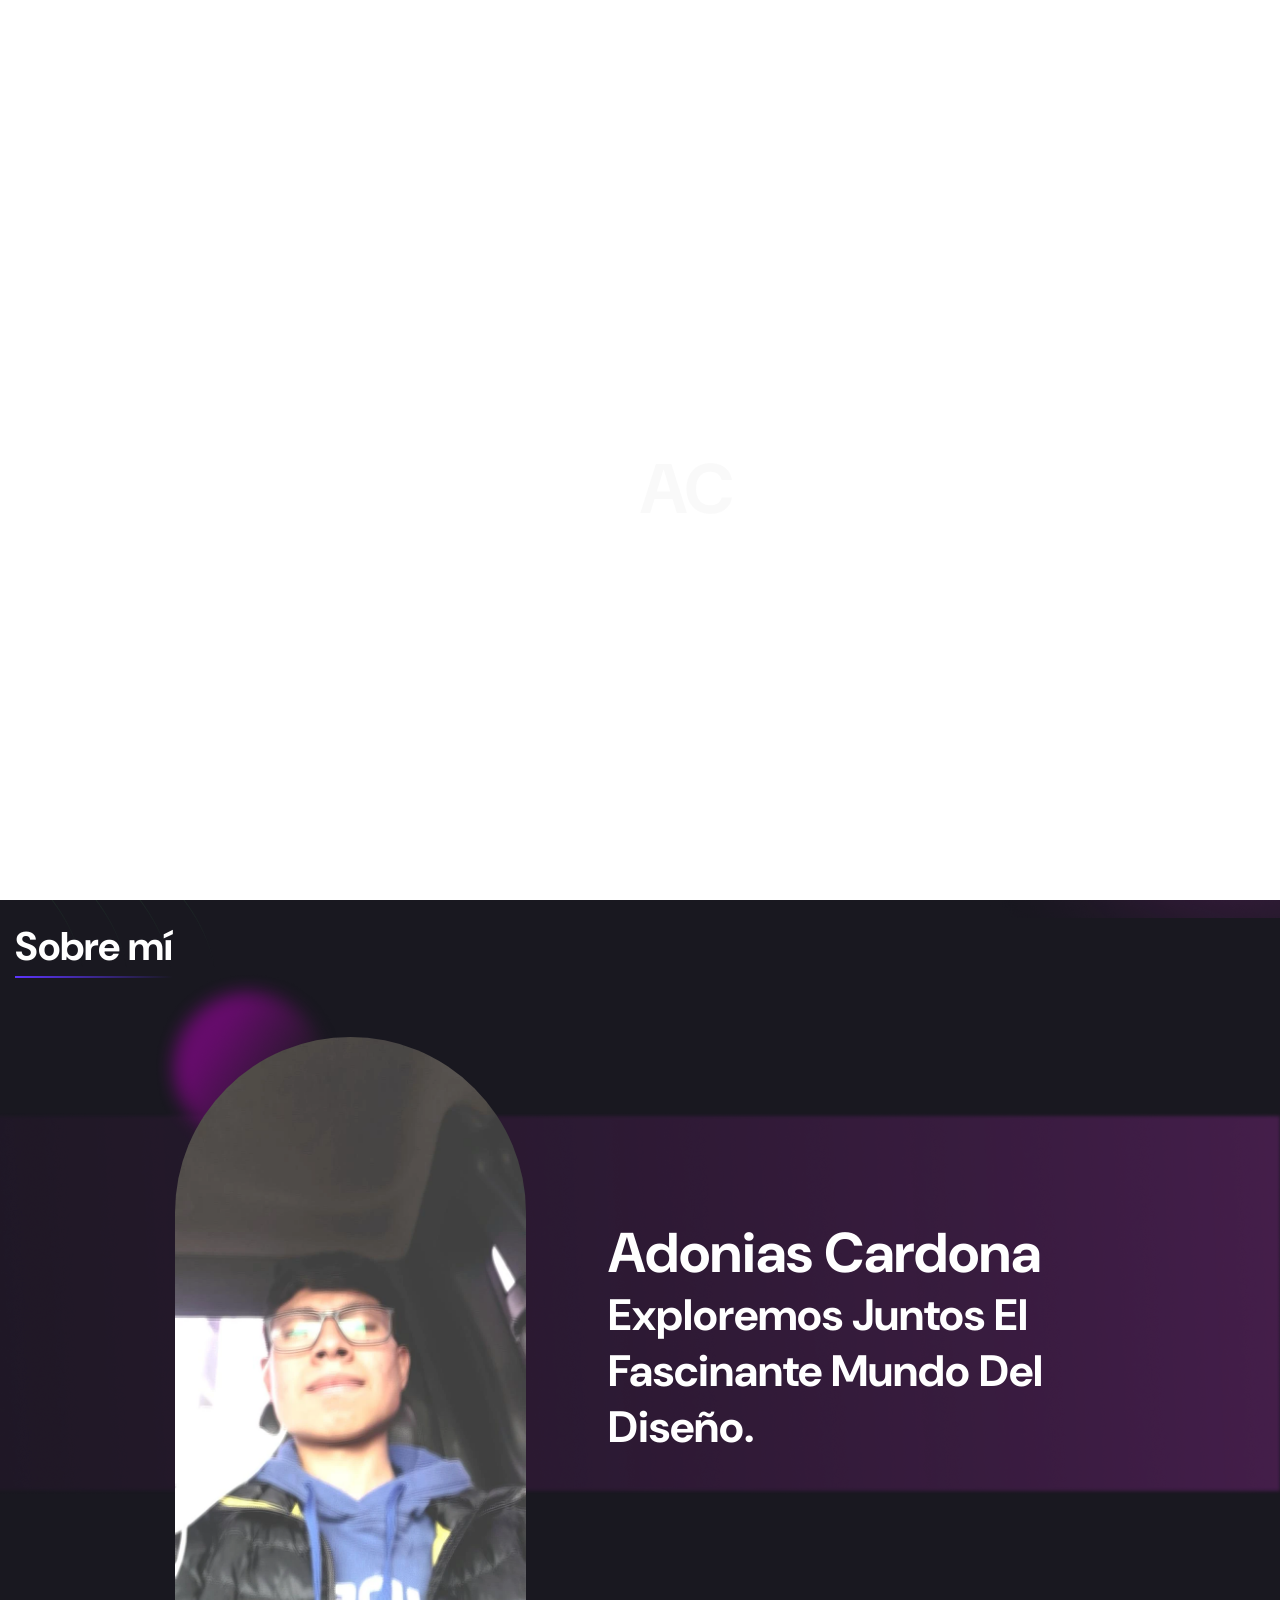
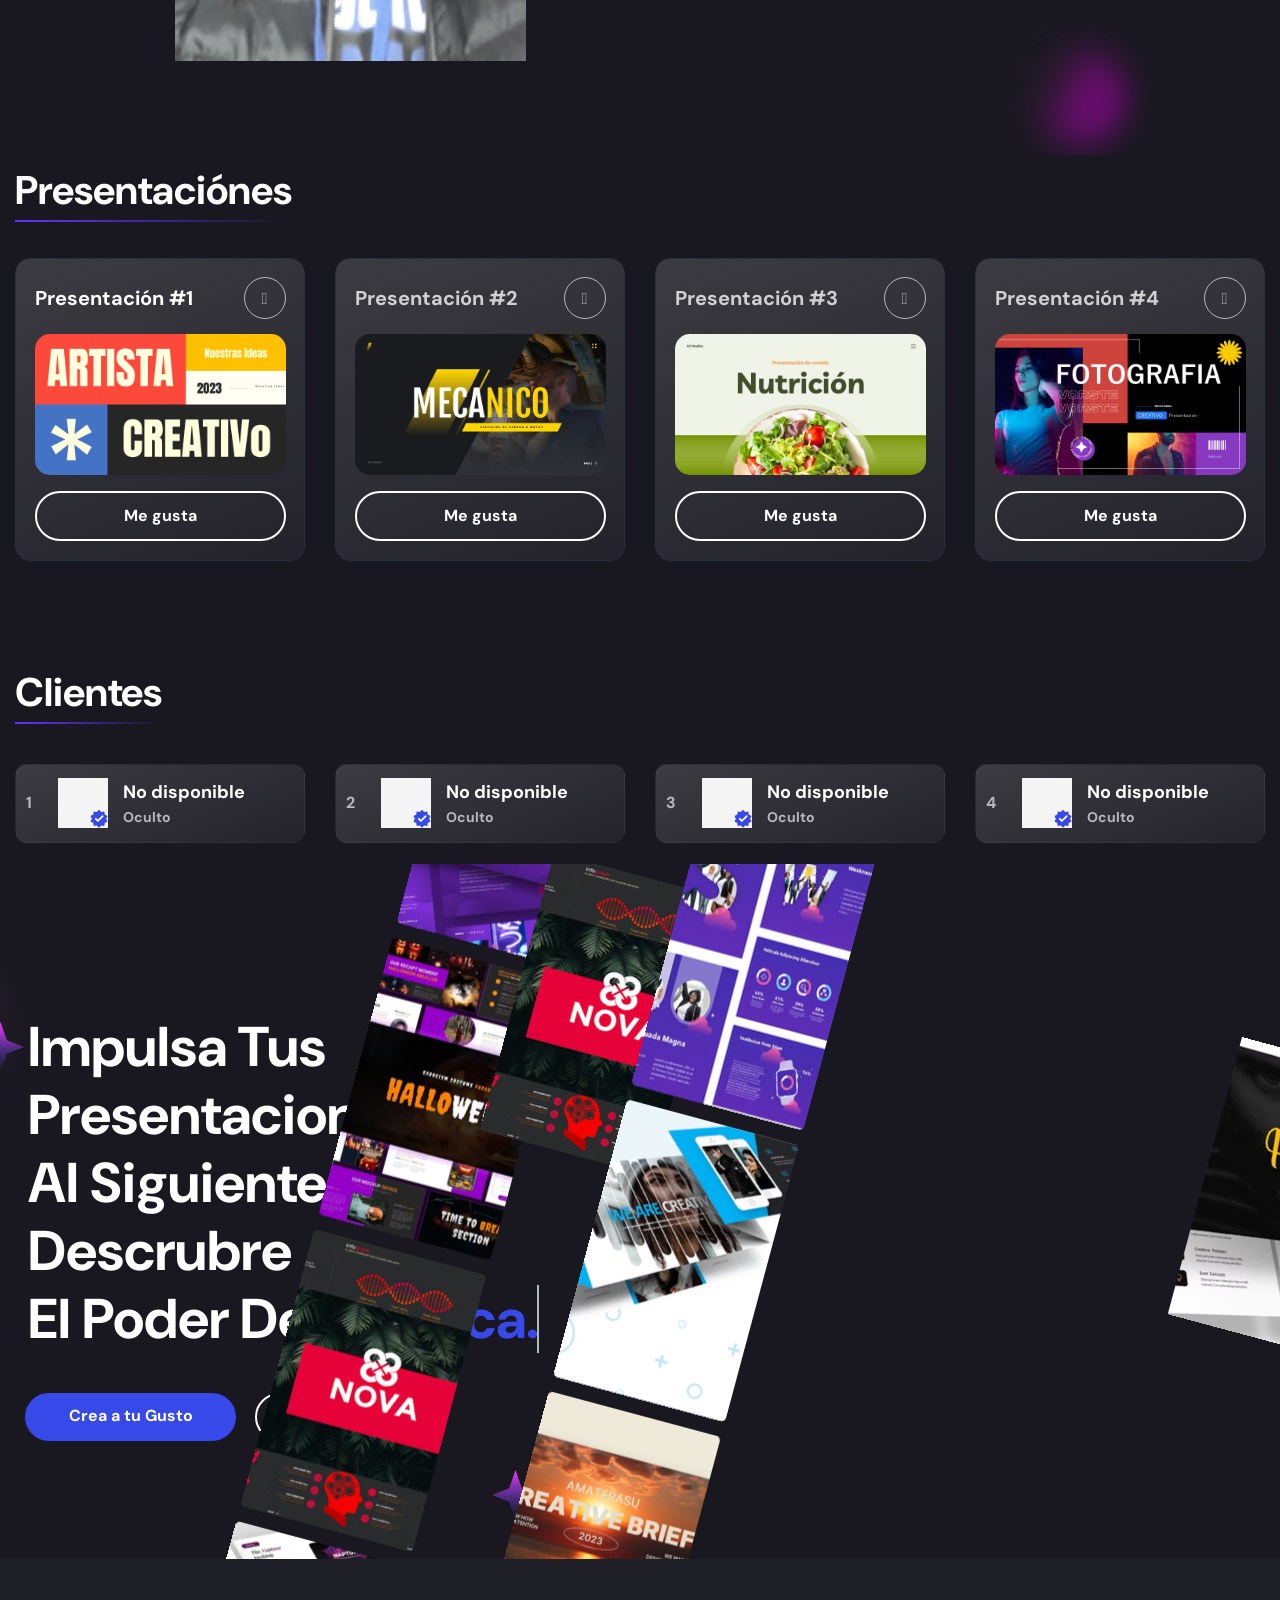
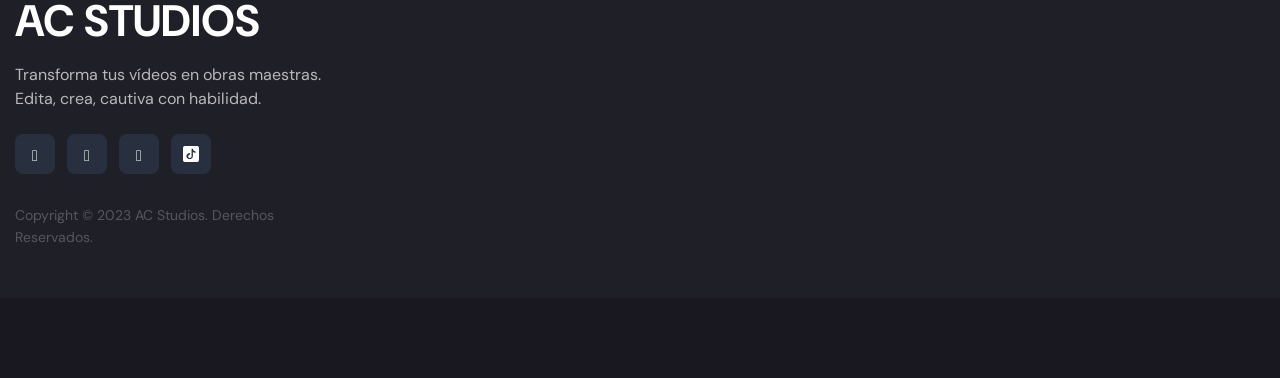
==== index.html @ 36c1ab11 "sadasd" ====
<!DOCTYPE html>
<!--[if IE 8 ]><html class="ie" xmlns="http://www.w3.org/1999/xhtml" xml:lang="en-US" lang="en-US"> <![endif]-->
<!--[if (gte IE 9)|!(IE)]><!-->
<html xmlns="http://www.w3.org/1999/xhtml" xml:lang="en-US" lang="en-US">
<!--<![endif]-->

<head>
    <!-- Basic Page Needs -->
    <meta charset="utf-8">
    <!--[if IE]><meta http-equiv='X-UA-Compatible' content='IE=edge,chrome=1'><![endif]-->
    <title>AC Studios</title>

    <meta name="author" content="themesflat.com">

    <!-- Mobile Specific Metas -->
    <meta name="viewport" content="width=device-width, initial-scale=1, maximum-scale=1">

    <!-- Theme Style -->
    <link rel="stylesheet" type="text/css" href="assets/css/style.css">

    <!-- Reponsive -->
    <link rel="stylesheet" type="text/css" href="assets/css/responsive.css">
    
    <!-- Favicon and Touch Icons  -->
    <link rel="shortcut icon" href="">
    <link rel="apple-touch-icon-precomposed" href="assets/icon/Favicon.png">

</head>

<body class="body header-fixed home-6">

    <!-- preloade -->
    <div class="preload preload-container">
        <div class="preload-logo"><h1>AC</h1></div>
    </div>
    <!-- /preload -->

    <div id="wrapper" class="wrapper-style">
        <div id="page" class="clearfix">
            <header class="header absolute" >
                <div class="tf-container">
                    <div class="row">
                        <div class="col-md-12">                              
                            <div id="site-header-inner" ;>                                 
                                <div id="site-logo" class="clearfix" >
                                    <div id="site-logo-inner">
                                        <a rel="home" class="main-logo"><p style="font-size: 34px; "><b>AC STUDIOS</b></p></a>
                                    </div>
                                </div>
                                
                               <div class="header-center" height="150px">
                                <nav id="main-nav" class="main-nav">
                                    <ul id="menu-primary-menu" class="menu" >
                                       
                                        
                                    </ul>
                                </nav><!-- /#main-nav -->
                               </div>

                                <div class="header-right">
                                   
                                    
                                        <path fill-rule="evenodd" clip-rule="evenodd" d="M7.60027 1.41683C5.59316 1.41683 3.96045 2.9574 3.96045 4.85029C3.96045 6.74318 5.59316 8.28374 7.60027 8.28374H7.6313C8.59632 8.27997 9.50527 7.92198 10.187 7.27307C10.8697 6.62605 11.2431 5.76556 11.2391 4.85312C11.2391 2.9574 9.60638 1.41683 7.60027 1.41683ZM7.60038 9.70058C4.76541 9.70058 2.45898 7.52432 2.45898 4.85029C2.45898 2.17625 4.76541 0 7.60038 0C10.4344 0 12.7408 2.17625 12.7408 4.85029C12.7468 6.13866 12.2172 7.35525 11.2522 8.27147C10.2892 9.18863 9.00286 9.69585 7.63442 9.70058H7.60038Z" fill="#B9B8BB"/>
                                        <path fill-rule="evenodd" clip-rule="evenodd" d="M14.4981 8.62571C14.1297 8.62571 13.8084 8.36973 13.7553 8.01553C13.6983 7.62826 13.9836 7.26933 14.394 7.21549C15.6433 7.05019 16.5863 6.02724 16.5883 4.83521C16.5883 3.65074 15.6893 2.6514 14.453 2.4606C14.0436 2.39637 13.7663 2.03272 13.8334 1.64639C13.9005 1.26007 14.2879 1.00032 14.6953 1.06172C16.6624 1.36586 18.0899 2.95366 18.0899 4.83616C18.0859 6.72999 16.5873 8.35651 14.6032 8.6191C14.5682 8.62382 14.5331 8.62571 14.4981 8.62571Z" fill="#B9B8BB"/>
                                        <mask id="mask1_2981_49321" style="mask-type:alpha" maskUnits="userSpaceOnUse" x="15" y="10" width="5" height="6">
                                        <path fill-rule="evenodd" clip-rule="evenodd" d="M15.8613 10.8457H19.9994V15.5473H15.8613V10.8457Z" fill="white"/>
                                        </mask>
                                        <g mask="url(#mask1_2981_49321)">
                                        <path fill-rule="evenodd" clip-rule="evenodd" d="M17.9138 15.5473C17.6104 15.5473 17.3251 15.3725 17.212 15.0901C17.0649 14.7245 17.2601 14.3146 17.6475 14.1767C18.4984 13.8726 18.4984 13.5013 18.4984 13.3427C18.4984 12.8071 17.8267 12.4406 16.5023 12.2545C16.0918 12.196 15.8085 11.8352 15.8696 11.4488C15.9317 11.0616 16.3211 10.8018 16.7235 10.8519C19.4323 11.2344 19.9999 12.4179 19.9999 13.3427C19.9999 14.0312 19.6846 14.9635 18.18 15.501C18.0929 15.5321 18.0028 15.5473 17.9138 15.5473Z" fill="#B9B8BB"/>
                                        </g>
                                        </svg>
                                        </span>
                                    <a href="#" onclick="switchTheme()" class="mode-switch">
                                        <img id="img-mode" src="assets/images/icon/moon.png" alt="Image">
                                    </a>
                                </div>  

                                <div class="mobile-button"><span></span></div><!-- /.mobile-button -->
                            </div>
                        </div>
                    </div>
                </div>
                
            </header>
                
            <section class="tf-slider">
                <div class="container-fluid">
                    <div class="row">
                        <div class="col-md-12">
                            <img src="assets/images/slider/bg-slider-2.png" alt="Image" class="img-slider-1">  
                            <div class="swiper-container slider-home ">
                                <div class="swiper-wrapper">
                                    <div class="swiper-slide">
                                        <div class="slider-item">
                                            <div class="tf-slider-item style-6">
                                                <div class="content-inner">
                                                    <h1 class="heading">
                                                        Convierte tus ideas en Presentaciones <span class="animationtext clip">
                                                            <span class="cd-words-wrapper">
                                                                <span class="item-text is-visible">Memorables.</span>
                                                                <span class="item-text is-hidden">Persuasivas.</span>
                                                                <span class="item-text is-hidden">Sorprendentes.</span>
                                                            </span>                                          
                                                        </span> 
                                                    </h1>
                                                    <p class="sub-heading">Descubre cómo puedo potenciar tu mensaje a través de diseños irresistibles.</p>
                                                    <div class="btn-slider ">
                                                        <a class="tf-button style-9"  aria-label="Contactar" href="https://wa.me/50256115760">Contactar</a>
                                                        
                                                    </div>
                                                </div>
                                                <div class="image ">
                                                    <div class="slider-card-img" >
                                                        <ul>
                                                            <li class="prev2" >
                                                                <div class="sc-product style1 ">
                                                                    <div class="features">
                                                                        <div class="product-media">
                                                                            <img src="assets/images/product/product1.jpg" alt="images">
                                                                        </div>
                                                                    </div>
                                                                    <div class="bottom">
                                                                        <div class="product-button">
                                                                            <a href="https://wa.me/50256115760?text=Me gusta esta plantilla." class="tf-button" >Elegir</a>
                                                                        </div>
                                                                    </div>
                                                                </div>
                                                            </li>
                                                            <li class="prev1" >
                                                                <div class="sc-product style1 ">
                                                                    <div class="features">
                                                                        <div class="product-media">
                                                                            <img src="assets/images/product/product2.jpg" alt="images">
                                                                        </div>
                                                                    </div>
                                                                    <div class="bottom">
                                                                        <div class="product-button">
                                                                            <a href="https://wa.me/50256115760?text=Me gusta esta plantilla." class="tf-button" >Elegir</a>
                                                                        </div>
                                                                    </div>
                                                                </div>
                                                            </li>
                                                            <li class="current" >
                                                                <div class="sc-product style1 ">
                                                                    <div class="features">
                                                                        <div class="product-media">
                                                                            <img src="assets/images/product/product3.jpg" alt="images">
                                                                        </div>
                                                                    </div>
                                                                    <div class="bottom">
                                                                        <div class="product-button">
                                                                            <a href="https://wa.me/50256115760?text=Me gusta esta plantilla." class="tf-button" >Elegir</a>
                                                                        </div>
                                                                    </div>
                                                                </div>
                                                            </li>
                                                            <li class="next1" >
                                                                <div class="sc-product style1 ">
                                                                    <div class="features">
                                                                        <div class="product-media">
                                                                            <img src="assets/images/product/product4.jpg" alt="images">
                                                                        </div>
                                                                    </div>
                                                                    <div class="bottom">
                                                                        <div class="product-button">
                                                                            <a href="https://wa.me/50256115760?text=Me gusta esta plantilla." class="tf-button" >Elegir</a>
                                                                        </div>
                            
                                                                    </div>
                                                                </div>
                                                            </li>
                                                            <li class="next2" >
                                                                <div class="sc-product style1 ">
                                                                    <div class="features">
                                                                        <div class="product-media">
                                                                            <img src="assets/images/product/product5.jpg" alt="images">
                                                                        </div>
                                                                    </div>
                                                                    <div class="bottom">
                                                                        <div class="product-button">
                                                                            <a href="https://wa.me/50256115760?text=Me gusta esta plantilla." class="tf-button" >Elegir</a>
                                                                        </div>
                                    
                                                                    </div>
                                                                </div>
                                                            </li>   
                                                        </ul>
                                                    </div>
                                                </div>
                                            </div>
                                        </div><!-- item-->
                                    </div>
                                    
                                </div>
                                
                            </div>
                            
                        </div>
                    </div>
                </div>
            </section>

            <section class="tf-section tf-artis collection-carousel2">
                <div class="tf-container">
                    <div class="row">
                        <div class="col-md-12">
                            <div class="tf-heading style-4 mb63 wow fadeInUp">
                                <h3 class="heading">Sobre mí</h3>
                                
                            </div>
                        </div>
                        <div class="col-md-12 wow fadeInUp">
                            <div  class="swiper slideThumb ">
                                <div class="swiper-wrapper">
                                  <div class="swiper-slide">
                                    <div class="content-thumb">
                                        <div class="avt">
                                            <img src="assets/images/banner/glr-2.jpg" alt="">
                                        </div>
                                        <div class="content">
                                            <h4>Adonias Cardona</h4>
                                            <h5>Exploremos juntos el fascinante mundo del diseño.</h5>
                                        </div>
                                    </div>
                                  </div>
<!--
                                  <div class="swiper-slide">
                                    <div class="content-thumb">
                                        <div class="avt">
                                            <img src="assets/images/banner/glr-2.jpg" alt="">
                                        </div>
                                        <div class="content">
                                            <h4>Hakunamatata</h4>
                                            <h5>100 ETH</h5>
                                        </div>
                                    </div>
                                  </div>
                                  <div class="swiper-slide">
                                    <div class="content-thumb">
                                        <div class="avt">
                                            <img src="assets/images/banner/glr-2.jpg" alt="">
                                        </div>
                                        <div class="content">
                                            <h4>Hakunamatata</h4>
                                            <h5>100 ETH</h5>
                                        </div>
                                    </div>
                                  </div>
                                  <div class="swiper-slide">
                                    <div class="content-thumb">
                                        <div class="avt">
                                            <img src="assets/images/banner/glr-2.jpg" alt="">
                                        </div>
                                        <div class="content">
                                            <h4>Hakunamatata</h4>
                                            <h5>100 ETH</h5>
                                        </div>
                                    </div>
                                  </div>

                                </div>
                              </div>
                            <div class="swiper slideThumbMain">
                            <div class="swiper-wrapper">
                                <div class="swiper-slide">
                                    <div class="content-glr">
                                        <img src="assets/images/banner/glr-1.jpg" alt="images">
                                        <a href="#">Hologloball</a>
                                    </div>
                                </div>
                                <div class="swiper-slide">
                                    <div class="content-glr">
                                        <img src="assets/images/banner/glr-3.jpg" alt="images">
                                        <a href="#">Hologloball</a>

                                    </div>
                                </div>
                                <div class="swiper-slide">
                                    <div class="content-glr">
                                        <img src="assets/images/banner/glr-4.jpg" alt="images">
                                        <a href="#">Hologloball</a>

                                    </div>
                                </div>
                                <div class="swiper-slide">
                                    <div class="content-glr">
                                        <img src="assets/images/banner/glr-3.jpg" alt="images">
                                        <a href="#">Hologloball</a>

                                    </div>
                                </div>
                              </div>
                              <div class="group-navigation">
                                  <div class="swiper-button-next swiper-button-next"></div>
                                  <div class="swiper-button-prev swiper-button-prev"></div>
                              </div>
                            </div>
  -->
                        </div>
                    </div>
                </div>
            </section>










            <section class="tf-section tf-live-auction">
                <div class="tf-container">
                    <div class="row">
                        <div class="col-md-12">
                            <div class="tf-heading style-4 mb40 wow fadeInUp">
                                <h3 class="heading">Presentaciónes</h3>
                            </div>
                        </div>
                        <div class="col-md-12">
                            <div class="swiper-container live-auction visible wow fadeInUp">
                                <div class="swiper-wrapper ">
                                    <div class="swiper-slide">
                                        <div class="slider-item">
                                            <div class="sc-product style1">
                                                <div class="top">
                                                    <a href="item-details.html" class="tag">Presentación #1</a>
                                                    <div class="wish-list">
                                                        <a href="#" class="heart-icon"></a>
                                                    </div>
                                                </div>
                                                <div class="features">
                                                    <div class="product-media">
                                                        <img src="assets/images/product/product1.jpg" alt="images">
                                                    </div>
                                                </div>
                                                <div class="bottom">
                                                    <div class="product-button">
                                                        <a href="https://wa.me/50256115760?text=Me gusta esta plantilla." class="tf-button">Me gusta</a>
                                                    </div>
                                                </div>
                                            </div>
                                        </div>
                                    </div>
                                    <!-- item-->
                                    <div class="swiper-slide">
                                        <div class="slider-item">
                                            <div class="sc-product style1">
                                                <div class="top">
                                                    <a class="tag">Presentación #2</a>
                                                    <div class="wish-list">
                                                        <a href="#" class="heart-icon"></a>
                                                    </div>
                                                </div>
                                                <div class="features">
                                                    <div class="product-media">
                                                        <img src="assets/images/product/product2.jpg" alt="images">
                                                    </div>
                                                </div>
                                                <div class="bottom">
                                                    <div class="product-button">
                                                        <a href="https://wa.me/50256115760?text=Me gusta esta plantilla." class="tf-button">Me gusta</a>
                                                    </div>
                
                                                </div>
                                            </div>
                                        </div>
                                    </div>
                                    <!-- item-->
                                    <div class="swiper-slide">
                                        <div class="slider-item">
                                            <div class="sc-product style1">
                                                <div class="top">
                                                    <a class="tag">Presentación #3</a>
                                                    <div class="wish-list">
                                                        <a href="#" class="heart-icon"></a>
                                                    </div>
                                                </div>
                                                <div class="features">
                                                    <div class="product-media">
                                                        <img src="assets/images/product/product3.jpg" alt="images">
                                                    </div>
                                                </div>
                                                <div class="bottom">
                                                    <div class="product-button">
                                                        <a href="https://wa.me/50256115760?text=Me gusta esta plantilla." class="tf-button">Me gusta</a>
                                                    </div>
                
                                                </div>
                                            </div>
                                        </div>
                                    </div>
                                    <!-- item-->
                                    <div class="swiper-slide">
                                        <div class="slider-item">
                                            <div class="sc-product style1">
                                                <div class="top">
                                                    <a class="tag">Presentación #4</a>
                                                    <div class="wish-list">
                                                        <a href="#" class="heart-icon"></a>
                                                    </div>
                                                </div>
                                                <div class="features">
                                                    <div class="product-media">
                                                        <img src="assets/images/product/product4.jpg" alt="images">
                                                    </div>
                                                </div>
                                                <div class="bottom">
                                                    <div class="product-button">
                                                        <a href="https://wa.me/50256115760?text=Me gusta esta plantilla." class="tf-button">Me gusta</a>
                                                    </div>
                
                                                </div>
                                            </div>
                                        </div>
                                    </div>
                                    <!-- item-->
                                    <div class="swiper-slide">
                                        <div class="slider-item">
                                            <div class="sc-product style1">
                                                <div class="top">
                                                    <a class="tag">Presentación #5</a>
                                                    <div class="wish-list">
                                                        <a href="#" class="heart-icon"></a>
                                                    </div>
                                                </div>
                                                <div class="features">
                                                    <div class="product-media">
                                                        <img src="assets/images/product/product5.jpg" alt="images">
                                                    </div>
                                                </div>
                                                <div class="bottom">
                                                    <div class="product-button">
                                                        <a href="https://wa.me/50256115760?text=Me gusta esta plantilla." class="tf-button">Me gusta</a>
                                                    </div>
                
                                                </div>
                                            </div>
                                        </div>
                                    </div>
                                    <!-- item-->
                                    <div class="swiper-slide">
                                        <div class="slider-item">
                                            <div class="sc-product style1">
                                                <div class="top">
                                                    <a class="tag">Presentación #6</a>
                                                    <div class="wish-list">
                                                        <a href="#" class="heart-icon"></a>
                                                    </div>
                                                </div>
                                                <div class="features">
                                                    <div class="product-media">
                                                        <img src="assets/images/product/product6.jpg" alt="images">
                                                    </div>
                                                </div>
                                                <div class="bottom">
                                                    <div class="product-button">
                                                        <a href="https://wa.me/50256115760?text=Me gusta esta plantilla." class="tf-button">Me gusta</a>
                                                    </div>
                                                </div>
                                            </div>
                                        </div>
                                    </div>
                                    <!-- item-->
                                    <div class="swiper-slide">
                                        <div class="slider-item">
                                            <div class="sc-product style1">
                                                <div class="top">
                                                    <a class="tag">Presentación #7</a>
                                                    <div class="wish-list">
                                                        <a href="#" class="heart-icon"></a>
                                                    </div>
                                                </div>
                                                <div class="features">
                                                    <div class="product-media">
                                                        <img src="assets/images/product/product7.jpg" alt="images">
                                                    </div>
                                                </div>
                                                <div class="bottom">
                                                    <div class="product-button">
                                                        <a href="https://wa.me/50256115760?text=Me gusta esta plantilla." class="tf-button">Me gusta</a>
                                                    </div>
                                                </div>
                                            </div>
                                        </div>
                                    </div>
                                    <!-- item-->
                                    <div class="swiper-slide">
                                        <div class="slider-item">
                                            <div class="sc-product style1">
                                                <div class="top">
                                                    <a class="tag">Presentación #8</a>
                                                    <div class="wish-list">
                                                        <a href="#" class="heart-icon"></a>
                                                    </div>
                                                </div>
                                                <div class="features">
                                                    <div class="product-media">
                                                        <img src="assets/images/product/product8.jpg" alt="images">
                                                    </div>
                                                </div>
                                                <div class="bottom">
                                                    <div class="product-button">
                                                        <a href="https://wa.me/50256115760?text=Me gusta esta plantilla." class="tf-button">Me gusta</a>
                                                    </div>
                                                </div>
                                            </div>
                                        </div>
                                    </div>
                                    <!-- item-->
                                    <div class="swiper-slide">
                                        <div class="slider-item">
                                            <div class="sc-product style1">
                                                <div class="top">
                                                    <a class="tag">Presentación #9</a>
                                                    <div class="wish-list">
                                                        <a href="#" class="heart-icon"></a>
                                                    </div>
                                                </div>
                                                <div class="features">
                                                    <div class="product-media">
                                                        <img src="assets/images/product/product9.jpg" alt="images">
                                                    </div>
                                                </div>
                                                <div class="bottom">
                                                    <div class="product-button">
                                                        <a href="https://wa.me/50256115760?text=Me gusta esta plantilla." class="tf-button">Me gusta</a>
                                                    </div>
                                                </div>
                                            </div>
                                        </div>
                                    </div>
                                    <!-- item-->
                                    <div class="swiper-slide">
                                        <div class="slider-item">
                                            <div class="sc-product style1">
                                                <div class="top">
                                                    <a class="tag">Presentación #10</a>
                                                    <div class="wish-list">
                                                        <a href="#" class="heart-icon"></a>
                                                    </div>
                                                </div>
                                                <div class="features">
                                                    <div class="product-media">
                                                        <img src="assets/images/product/product10.jpg" alt="images">
                                                    </div>
                                                </div>
                                                <div class="bottom">
                                                    <div class="product-button">
                                                        <a href="https://wa.me/50256115760?text=Me gusta esta plantilla." class="tf-button">Me gusta</a>
                                                    </div>
                                                </div>
                                            </div>
                                        </div>
                                    </div>
                                    <!-- item-->
                                    <div class="swiper-slide">
                                        <div class="slider-item">
                                            <div class="sc-product style1">
                                                <div class="top">
                                                    <a class="tag">Presentación #11</a>
                                                    <div class="wish-list">
                                                        <a href="#" class="heart-icon"></a>
                                                    </div>
                                                </div>
                                                <div class="features">
                                                    <div class="product-media">
                                                        <img src="assets/images/product/product7.jpg" alt="images">
                                                    </div>
                                                </div>
                                                <div class="bottom">
                                                    <div class="product-button">
                                                        <a href="https://wa.me/50256115760?text=Me gusta esta plantilla." class="tf-button">Me gusta</a>
                                                    </div>
                                                </div>
                                            </div>
                                        </div>
                                    </div>
                                    <!-- item-->
                                </div>
                            </div>
                        </div>
                    </div>
                </div>
            </section>  

        
<!-- 
            <section class="tf-section tf-hot-pick tf-filter">
                <div class="tf-container">
                    <div class="row ">
                        <div class="col-md-12">
                            <div class="tf-heading mb23 wow fadeInUp">
                                <h4 class="heading">Edición de Videos</h4>
                            </div>
                        </div>
                        <div class="col-md-12">
                            <div class="top-menu wow fadeInUp">
                                <ul class="filter-menu">
                                    <li class="active"><a href="#" data-filter=".3d">3D MODEL</a></li>
                                    <li><a href="#" data-filter=".anime">ANIME/MANGA</a></li>
                                    <li><a href="#" data-filter=".cyber">CYBER PUNK</a></li>
                                    <li><a href="#" data-filter=".pixel">PIXEL ART </a></li>
                                    <li><a href="#" data-filter=".music">MUSIC </a></li>
                                    <li><a href="#" data-filter=".abstract">ABSTRACT </a></li>
                                    <li><a href="#" data-filter=".2d">2D ARTS </a></li>
                                </ul>
                                
                            </div>
                        </div>
                    </div>
                    <div class="row tf-filter-container wow fadeInUp">
                        <div class="col-xl-3 col-lg-4 col-md-6 col-sm-6 tf-loadmore 3d cyber">
                            <div class="sc-product style2">
                                <div class="top">
                                    <a href="item-details.html" class="tag">Avidlines #14843</a>
                                    <div class="wish-list">
                                        <a href="#" class="heart-icon"></a>
                                    </div>
                                </div>
                                <div class="bottom">
                                    <div class="details-product">
                                        <div class="author">
                                            <div class="avatar">
                                                <img src="assets/images/author/author1.png" alt="images">
                                            </div>
                                            <div class="content">
                                                <div class="position">Creator</div>
                                                <div class="name"> <a href="#">Frank Stevens</a></div>
                                            </div>
                                        </div>
                                    </div>
                                </div>
                                <div class="features">
                                    <div class="product-media">
                                        <img src="assets/images/product/product74.jpg" alt="images">
                                    </div>
                                    <div class="rain-drop1"><img src="assets/images/icon/rain1.svg" alt="images"></div>
                                    <div class="rain-drop2"><img src="assets/images/icon/rain2.svg" alt="images"></div>
                                </div>
                                <div class="bottom-style2">
                                    <div class="price">
                                        <div class="icon"><img src="assets/images/icon/ethe.svg" alt="images"></div>
                                        <div class="content">
                                            <div class="name">ETH</div>
                                            <div class="cash">4.53</div>
                                        </div>
                                    </div>
                                    <div class="product-button">
                                        <a href="#" data-toggle="modal" data-target="#popup_bid" class="tf-button"> Purchase</a>
                                    </div>
                                </div>

                            </div>
                        </div>
                        <div class="col-xl-3 col-lg-4 col-md-6 col-sm-6 tf-loadmore 3d pixel">
                            <div class="sc-product style2">
                                <div class="top">
                                    <a href="item-details.html" class="tag">Archetype #597</a>
                                    <div class="wish-list">
                                        <a href="#" class="heart-icon"></a>
                                    </div>
                                </div>
                                <div class="bottom">
                                    <div class="details-product">
                                        <div class="author">
                                            <div class="avatar">
                                                <img src="assets/images/author/author14.png" alt="images">
                                            </div>
                                            <div class="content">
                                                <div class="position">Creator</div>
                                                <div class="name"> <a href="#">Buck Morrison</a></div>
                                            </div>
                                        </div>
                                    </div>
                                </div>
                                <div class="features">
                                    <div class="product-media">
                                        <img src="assets/images/product/product75.jpg" alt="images">
                                    </div>
                                    <div class="rain-drop1"><img src="assets/images/icon/rain1.svg" alt="images"></div>
                                    <div class="rain-drop2"><img src="assets/images/icon/rain2.svg" alt="images"></div>
                                </div>
                                <div class="bottom-style2">
                                    <div class="price">
                                        <div class="icon"><img src="assets/images/icon/ethe.svg" alt="images"></div>
                                        <div class="content">
                                            <div class="name">ETH</div>
                                            <div class="cash">4.53</div>
                                        </div>
                                    </div>
                                    <div class="product-button">
                                        <a href="#" data-toggle="modal" data-target="#popup_bid" class="tf-button"> Purchase</a>
                                    </div>
                                </div>

                            </div>
                        </div>
                        <div class="col-xl-3 col-lg-4 col-md-6 col-sm-6 tf-loadmore 3d music">
                            <div class="sc-product style2">
                                <div class="top">
                                    <a href="item-details.html" class="tag">Chimera #977</a>
                                    <div class="wish-list">
                                        <a href="#" class="heart-icon"></a>
                                    </div>
                                </div>
                                <div class="bottom">
                                    <div class="details-product">
                                        <div class="author">
                                            <div class="avatar">
                                                <img src="assets/images/author/author15.png" alt="images">
                                            </div>
                                            <div class="content">
                                                <div class="position">Creator</div>
                                                <div class="name"> <a href="#">Henrietta Collins</a></div>
                                            </div>
                                        </div>
                                    </div>
                                </div>
                                <div class="features">
                                    <div class="product-media">
                                        <img src="assets/images/product/product69.jpg" alt="images">
                                    </div>
                                    <div class="rain-drop1"><img src="assets/images/icon/rain1.svg" alt="images"></div>
                                    <div class="rain-drop2"><img src="assets/images/icon/rain2.svg" alt="images"></div>
                                </div>
                                <div class="bottom-style2">
                                    <div class="price">
                                        <div class="icon"><img src="assets/images/icon/ethe.svg" alt="images"></div>
                                        <div class="content">
                                            <div class="name">ETH</div>
                                            <div class="cash">4.53</div>
                                        </div>
                                    </div>
                                    <div class="product-button">
                                        <a href="#" data-toggle="modal" data-target="#popup_bid" class="tf-button"> Purchase</a>
                                    </div>
                                </div>

                            </div>
                        </div>
                        <div class="col-xl-3 col-lg-4 col-md-6 col-sm-6 tf-loadmore 3d 2d">
                            <div class="sc-product style2">
                                <div class="top">
                                    <a href="item-details.html" class="tag">Sweet Baby #1</a>
                                    <div class="wish-list">
                                        <a href="#" class="heart-icon"></a>
                                    </div>
                                </div>
                                <div class="bottom">
                                    <div class="details-product">
                                        <div class="author">
                                            <div class="avatar">
                                                <img src="assets/images/author/author16.png" alt="images">
                                            </div>
                                            <div class="content">
                                                <div class="position">Creator</div>
                                                <div class="name"> <a href="#">Samantha Keller</a></div>
                                            </div>
                                        </div>
                                    </div>
                                </div>
                                <div class="features">
                                    <div class="product-media">
                                        <img src="assets/images/product/product76.jpg" alt="images">
                                    </div>
                                    <div class="rain-drop1"><img src="assets/images/icon/rain1.svg" alt="images"></div>
                                    <div class="rain-drop2"><img src="assets/images/icon/rain2.svg" alt="images"></div>
                                </div>
                                <div class="bottom-style2">
                                    <div class="price">
                                        <div class="icon"><img src="assets/images/icon/ethe.svg" alt="images"></div>
                                        <div class="content">
                                            <div class="name">ETH</div>
                                            <div class="cash">4.53</div>
                                        </div>
                                    </div>
                                    <div class="product-button">
                                        <a href="#" data-toggle="modal" data-target="#popup_bid" class="tf-button"> Purchase</a>
                                    </div>
                                </div>

                            </div>
                        </div>
                        <div class="col-xl-3 col-lg-4 col-md-6 col-sm-6 tf-loadmore 3d anime">
                            <div class="sc-product style2">
                                <div class="top">
                                    <a href="item-details.html" class="tag">Cool Cat 3D #2538</a>
                                    <div class="wish-list">
                                        <a href="#" class="heart-icon"></a>
                                    </div>
                                </div>
                                <div class="bottom">
                                    <div class="details-product">
                                        <div class="author">
                                            <div class="avatar">
                                                <img src="assets/images/author/author17.png" alt="images">
                                            </div>
                                            <div class="content">
                                                <div class="position">Creator</div>
                                                <div class="name"> <a href="#">Theodore Woods</a></div>
                                            </div>
                                        </div>
                                    </div>
                                </div>
                                <div class="features">
                                    <div class="product-media">
                                        <img src="assets/images/product/product77.jpg" alt="images">
                                    </div>
                                    <div class="rain-drop1"><img src="assets/images/icon/rain1.svg" alt="images"></div>
                                    <div class="rain-drop2"><img src="assets/images/icon/rain2.svg" alt="images"></div>
                                </div>
                                <div class="bottom-style2">
                                    <div class="price">
                                        <div class="icon"><img src="assets/images/icon/ethe.svg" alt="images"></div>
                                        <div class="content">
                                            <div class="name">ETH</div>
                                            <div class="cash">4.53</div>
                                        </div>
                                    </div>
                                    <div class="product-button">
                                        <a href="#" data-toggle="modal" data-target="#popup_bid" class="tf-button"> Purchase</a>
                                    </div>
                                </div>

                            </div>
                        </div>
                        <div class="col-xl-3 col-lg-4 col-md-6 col-sm-6 tf-loadmore 3d abstract">
                            <div class="sc-product style2">
                                <div class="top">
                                    <a href="item-details.html" class="tag">Doodle #9972</a>
                                    <div class="wish-list">
                                        <a href="#" class="heart-icon"></a>
                                    </div>
                                </div>
                                <div class="bottom">
                                    <div class="details-product">
                                        <div class="author">
                                            <div class="avatar">
                                                <img src="assets/images/author/author18.png" alt="images">
                                            </div>
                                            <div class="content">
                                                <div class="position">Creator</div>
                                                <div class="name"> <a href="#">Lionel Romero</a></div>
                                            </div>
                                        </div>
                                    </div>
                                </div>
                                <div class="features">
                                    <div class="product-media">
                                        <img src="assets/images/product/product69.jpg" alt="images">
                                    </div>
                                    <div class="rain-drop1"><img src="assets/images/icon/rain1.svg" alt="images"></div>
                                    <div class="rain-drop2"><img src="assets/images/icon/rain2.svg" alt="images"></div>
                                </div>
                                <div class="bottom-style2">
                                    <div class="price">
                                        <div class="icon"><img src="assets/images/icon/ethe.svg" alt="images"></div>
                                        <div class="content">
                                            <div class="name">ETH</div>
                                            <div class="cash">4.53</div>
                                        </div>
                                    </div>
                                    <div class="product-button">
                                        <a href="#" data-toggle="modal" data-target="#popup_bid" class="tf-button"> Purchase</a>
                                    </div>
                                </div>

                            </div>
                        </div>
                        <div class="col-xl-3 col-lg-4 col-md-6 col-sm-6 tf-loadmore 3d abstract">
                            <div class="sc-product style2">
                                <div class="top">
                                    <a href="item-details.html" class="tag">Slow Mo #127</a>
                                    <div class="wish-list">
                                        <a href="#" class="heart-icon"></a>
                                    </div>
                                </div>
                                <div class="bottom">
                                    <div class="details-product">
                                        <div class="author">
                                            <div class="avatar">
                                                <img src="assets/images/author/author19.png" alt="images">
                                            </div>
                                            <div class="content">
                                                <div class="position">Creator</div>
                                                <div class="name"> <a href="#">Bryant Carpenter</a></div>
                                            </div>
                                        </div>
                                    </div>
                                </div>
                                <div class="features">
                                    <div class="product-media">
                                        <img src="assets/images/product/product78.jpg" alt="images">
                                    </div>
                                    <div class="rain-drop1"><img src="assets/images/icon/rain1.svg" alt="images"></div>
                                    <div class="rain-drop2"><img src="assets/images/icon/rain2.svg" alt="images"></div>
                                </div>
                                <div class="bottom-style2">
                                    <div class="price">
                                        <div class="icon"><img src="assets/images/icon/ethe.svg" alt="images"></div>
                                        <div class="content">
                                            <div class="name">ETH</div>
                                            <div class="cash">4.53</div>
                                        </div>
                                    </div>
                                    <div class="product-button">
                                        <a href="#" data-toggle="modal" data-target="#popup_bid" class="tf-button"> Purchase</a>
                                    </div>
                                </div>

                            </div>
                        </div>
                        <div class="col-xl-3 col-lg-4 col-md-6 col-sm-6 tf-loadmore 3d 2d">
                            <div class="sc-product style2">
                                <div class="top">
                                    <a href="item-details.html" class="tag">Kick Shock #1</a>
                                    <div class="wish-list">
                                        <a href="#" class="heart-icon"></a>
                                    </div>
                                </div>
                                <div class="bottom">
                                    <div class="details-product">
                                        <div class="author">
                                            <div class="avatar">
                                                <img src="assets/images/author/author20.png" alt="images">
                                            </div>
                                            <div class="content">
                                                <div class="position">Creator</div>
                                                <div class="name"> <a href="#">Bailey Quinn</a></div>
                                            </div>
                                        </div>
                                    </div>
                                </div>
                                <div class="features">
                                    <div class="product-media">
                                        <img src="assets/images/product/product70.jpg" alt="images">
                                    </div>
                                    <div class="rain-drop1"><img src="assets/images/icon/rain1.svg" alt="images"></div>
                                    <div class="rain-drop2"><img src="assets/images/icon/rain2.svg" alt="images"></div>
                                </div>
                                <div class="bottom-style2">
                                    <div class="price">
                                        <div class="icon"><img src="assets/images/icon/ethe.svg" alt="images"></div>
                                        <div class="content">
                                            <div class="name">ETH</div>
                                            <div class="cash">4.53</div>
                                        </div>
                                    </div>
                                    <div class="product-button">
                                        <a href="#" data-toggle="modal" data-target="#popup_bid" class="tf-button"> Purchase</a>
                                    </div>
                                </div>

                            </div>
                        </div>
                        <div class="col-xl-3 col-lg-4 col-md-6 col-sm-6 tf-loadmore anime 3d">
                            <div class="sc-product style2">
                                <div class="top">
                                    <a href="item-details.html" class="tag">Night ines #1243</a>
                                    <div class="wish-list">
                                        <a href="#" class="heart-icon"></a>
                                    </div>
                                </div>
                                <div class="bottom">
                                    <div class="details-product">
                                        <div class="author">
                                            <div class="avatar">
                                                <img src="assets/images/author/author21.png" alt="images">
                                            </div>
                                            <div class="content">
                                                <div class="position">Creator</div>
                                                <div class="name"> <a href="#">Roy Marshman</a></div>
                                            </div>
                                        </div>
                                    </div>
                                </div>
                                <div class="features">
                                    <div class="product-media">
                                        <img src="assets/images/product/product79.jpg" alt="images">
                                    </div>
                                    <div class="rain-drop1"><img src="assets/images/icon/rain1.svg" alt="images"></div>
                                    <div class="rain-drop2"><img src="assets/images/icon/rain2.svg" alt="images"></div>
                                </div>
                                <div class="bottom-style2">
                                    <div class="price">
                                        <div class="icon"><img src="assets/images/icon/ethe.svg" alt="images"></div>
                                        <div class="content">
                                            <div class="name">ETH</div>
                                            <div class="cash">4.53</div>
                                        </div>
                                    </div>
                                    <div class="product-button">
                                        <a href="#" data-toggle="modal" data-target="#popup_bid" class="tf-button"> Purchase</a>
                                    </div>
                                </div>

                            </div>
                        </div>
                        <div class="col-xl-3 col-lg-4 col-md-6 col-sm-6 tf-loadmore cyber 3d">
                            <div class="sc-product style2">
                                <div class="top">
                                    <a href="item-details.html" class="tag">Archetype #597</a>
                                    <div class="wish-list">
                                        <a href="#" class="heart-icon"></a>
                                    </div>
                                </div>
                                <div class="bottom">
                                    <div class="details-product">
                                        <div class="author">
                                            <div class="avatar">
                                                <img src="assets/images/author/author22.png" alt="images">
                                            </div>
                                            <div class="content">
                                                <div class="position">Creator</div>
                                                <div class="name"> <a href="#">Polly Graves</a></div>
                                            </div>
                                        </div>
                                    </div>
                                </div>
                                <div class="features">
                                    <div class="product-media">
                                        <img src="assets/images/product/product71.jpg" alt="images">
                                    </div>
                                    <div class="rain-drop1"><img src="assets/images/icon/rain1.svg" alt="images"></div>
                                    <div class="rain-drop2"><img src="assets/images/icon/rain2.svg" alt="images"></div>
                                </div>
                                <div class="bottom-style2">
                                    <div class="price">
                                        <div class="icon"><img src="assets/images/icon/ethe.svg" alt="images"></div>
                                        <div class="content">
                                            <div class="name">ETH</div>
                                            <div class="cash">4.53</div>
                                        </div>
                                    </div>
                                    <div class="product-button">
                                        <a href="#" data-toggle="modal" data-target="#popup_bid" class="tf-button"> Purchase</a>
                                    </div>
                                </div>

                            </div>
                        </div>
                        <div class="col-xl-3 col-lg-4 col-md-6 col-sm-6 tf-loadmore pixel 3d">
                            <div class="sc-product style2">
                                <div class="top">
                                    <a href="item-details.html" class="tag">Militaire Elec #527</a>
                                    <div class="wish-list">
                                        <a href="#" class="heart-icon"></a>
                                    </div>
                                </div>
                                <div class="bottom">
                                    <div class="details-product">
                                        <div class="author">
                                            <div class="avatar">
                                                <img src="assets/images/author/author23.png" alt="images">
                                            </div>
                                            <div class="content">
                                                <div class="position">Creator</div>
                                                <div class="name"> <a href="#">Kenneth Bailey</a></div>
                                            </div>
                                        </div>
                                    </div>
                                </div>
                                <div class="features">
                                    <div class="product-media">
                                        <img src="assets/images/product/product72.jpg" alt="images">
                                    </div>
                                    <div class="rain-drop1"><img src="assets/images/icon/rain1.svg" alt="images"></div>
                                    <div class="rain-drop2"><img src="assets/images/icon/rain2.svg" alt="images"></div>
                                </div>
                                <div class="bottom-style2">
                                    <div class="price">
                                        <div class="icon"><img src="assets/images/icon/ethe.svg" alt="images"></div>
                                        <div class="content">
                                            <div class="name">ETH</div>
                                            <div class="cash">4.53</div>
                                        </div>
                                    </div>
                                    <div class="product-button">
                                        <a href="#" data-toggle="modal" data-target="#popup_bid" class="tf-button"> Purchase</a>
                                    </div>
                                </div>

                            </div>
                        </div>
                        <div class="col-xl-3 col-lg-4 col-md-6 col-sm-6 tf-loadmore music 3d">
                            <div class="sc-product style2">
                                <div class="top">
                                    <a href="item-details.html" class="tag">Sweet Baby #1</a>
                                    <div class="wish-list">
                                        <a href="#" class="heart-icon"></a>
                                    </div>
                                </div>
                                <div class="bottom">
                                    <div class="details-product">
                                        <div class="author">
                                            <div class="avatar">
                                                <img src="assets/images/author/author24.png" alt="images">
                                            </div>
                                            <div class="content">
                                                <div class="position">Creator</div>
                                                <div class="name"> <a href="#">Sophia Sandoval</a></div>
                                            </div>
                                        </div>
                                    </div>
                                </div>
                                <div class="features">
                                    <div class="product-media">
                                        <img src="assets/images/product/product68.jpg" alt="images">
                                    </div>
                                    <div class="rain-drop1"><img src="assets/images/icon/rain1.svg" alt="images"></div>
                                    <div class="rain-drop2"><img src="assets/images/icon/rain2.svg" alt="images"></div>
                                </div>
                                <div class="bottom-style2">
                                    <div class="price">
                                        <div class="icon"><img src="assets/images/icon/ethe.svg" alt="images"></div>
                                        <div class="content">
                                            <div class="name">ETH</div>
                                            <div class="cash">4.53</div>
                                        </div>
                                    </div>
                                    <div class="product-button">
                                        <a href="#" data-toggle="modal" data-target="#popup_bid" class="tf-button"> Purchase</a>
                                    </div>
                                </div>

                            </div>
                        </div>
                        
                        
                    </div>
                    <div class="col-md-12">
                        <div class="btn-loadmore mt17 wow fadeInUp">
                            <a href="explore-grid.html" class="tf-button style-4 loadmore">Ver Más</a>
                        </div>
                    </div>
                </div>
            </section>
-->
            <section class="tf-section tf-top-seller">
                <div class="tf-container">
                    <div class="row wow fadeInUp">

                        <div class="col-md-12">
                            <div class="tf-heading style-4 mb44 ">
                                <h3 class="heading">Clientes</h3>
                               
                            </div>
                        </div>
                        <div class="col-xl-3 col-lg-4 col-md-6">                             
                            <div class="tf-author style-3">
                                <span class="number">1</span>
                                <div class="image">
                                    <img src="assets/images/author/author1.png" alt="Image">
                                    <svg width="18" height="19" viewBox="0 0 18 19" fill="none" xmlns="http://www.w3.org/2000/svg">
                                        <path d="M9 0.730469L11.1971 2.96846L14.2901 2.44932L14.7521 5.55132L17.5595 6.94932L16.11 9.73047L17.5595 12.5116L14.7521 13.9096L14.2901 17.0116L11.1971 16.4925L9 18.7305L6.80289 16.4925L3.70993 17.0116L3.24789 13.9096L0.440492 12.5116L1.89 9.73047L0.440492 6.94932L3.24789 5.55132L3.70993 2.44932L6.80289 2.96846L9 0.730469Z" fill="#3749E9"/>
                                        <path d="M8.17054 12.8131C8.08681 12.896 7.97263 12.9423 7.85397 12.9423C7.73531 12.9423 7.62113 12.896 7.5374 12.8131L5.00929 10.3226C4.7469 10.0641 4.7469 9.64516 5.00929 9.38716L5.32587 9.07535C5.58826 8.81691 6.01319 8.81691 6.27558 9.07535L7.85397 10.63L12.119 6.42918C12.3814 6.17074 12.8067 6.17074 13.0687 6.42918L13.3853 6.74099C13.6477 6.99943 13.6477 7.41841 13.3853 7.67641L8.17054 12.8131Z" fill="white"/>
                                    </svg>  
                                </div>
                                <div class="content">
                                    <div class="title">
                                        <a href="#">No disponible</a>
                                    </div>
                                    <div class="price">
                                        <span class="price-eth">Oculto</span>
                                    </div>
                                </div>
                            </div>                      
                        </div>
                        <div class="col-xl-3 col-lg-4 col-md-6">
                            <div class="tf-author style-3">
                                <span class="number">2</span>
                                <div class="image">
                                    <img src="assets/images/author/author14.png" alt="Image">
                                    <svg width="18" height="19" viewBox="0 0 18 19" fill="none" xmlns="http://www.w3.org/2000/svg">
                                        <path d="M9 0.730469L11.1971 2.96846L14.2901 2.44932L14.7521 5.55132L17.5595 6.94932L16.11 9.73047L17.5595 12.5116L14.7521 13.9096L14.2901 17.0116L11.1971 16.4925L9 18.7305L6.80289 16.4925L3.70993 17.0116L3.24789 13.9096L0.440492 12.5116L1.89 9.73047L0.440492 6.94932L3.24789 5.55132L3.70993 2.44932L6.80289 2.96846L9 0.730469Z" fill="#3749E9"/>
                                        <path d="M8.17054 12.8131C8.08681 12.896 7.97263 12.9423 7.85397 12.9423C7.73531 12.9423 7.62113 12.896 7.5374 12.8131L5.00929 10.3226C4.7469 10.0641 4.7469 9.64516 5.00929 9.38716L5.32587 9.07535C5.58826 8.81691 6.01319 8.81691 6.27558 9.07535L7.85397 10.63L12.119 6.42918C12.3814 6.17074 12.8067 6.17074 13.0687 6.42918L13.3853 6.74099C13.6477 6.99943 13.6477 7.41841 13.3853 7.67641L8.17054 12.8131Z" fill="white"/>
                                    </svg>  
                                </div>
                                <div class="content">
                                    <div class="title">
                                        <a href="#">No disponible</a>
                                    </div>
                                    <div class="price">
                                        <span class="price-eth">Oculto</span>
                                    </div>
                                </div>
                            </div>
                        </div>
                        <div class="col-xl-3 col-lg-4 col-md-6">
                            <div class="tf-author style-3">
                                <span class="number">3</span>
                                <div class="image">
                                    <img src="assets/images/author/author15.png" alt="Image">
                                    <svg width="18" height="19" viewBox="0 0 18 19" fill="none" xmlns="http://www.w3.org/2000/svg">
                                        <path d="M9 0.730469L11.1971 2.96846L14.2901 2.44932L14.7521 5.55132L17.5595 6.94932L16.11 9.73047L17.5595 12.5116L14.7521 13.9096L14.2901 17.0116L11.1971 16.4925L9 18.7305L6.80289 16.4925L3.70993 17.0116L3.24789 13.9096L0.440492 12.5116L1.89 9.73047L0.440492 6.94932L3.24789 5.55132L3.70993 2.44932L6.80289 2.96846L9 0.730469Z" fill="#3749E9"/>
                                        <path d="M8.17054 12.8131C8.08681 12.896 7.97263 12.9423 7.85397 12.9423C7.73531 12.9423 7.62113 12.896 7.5374 12.8131L5.00929 10.3226C4.7469 10.0641 4.7469 9.64516 5.00929 9.38716L5.32587 9.07535C5.58826 8.81691 6.01319 8.81691 6.27558 9.07535L7.85397 10.63L12.119 6.42918C12.3814 6.17074 12.8067 6.17074 13.0687 6.42918L13.3853 6.74099C13.6477 6.99943 13.6477 7.41841 13.3853 7.67641L8.17054 12.8131Z" fill="white"/>
                                    </svg>  
                                </div>
                                <div class="content">
                                    <div class="title">
                                        <a href="#">No disponible</a>
                                    </div>
                                    <div class="price">
                                        <span class="price-eth">Oculto</span>
                                    </div>
                                </div>
                            </div>
                        </div>
                        <div class="col-xl-3 col-lg-4 col-md-6">
                            <div class="tf-author style-3">
                                <span class="number">4</span>
                                <div class="image">
                                    <img src="assets/images/author/author16.png" alt="Image">
                                    <svg width="18" height="19" viewBox="0 0 18 19" fill="none" xmlns="http://www.w3.org/2000/svg">
                                        <path d="M9 0.730469L11.1971 2.96846L14.2901 2.44932L14.7521 5.55132L17.5595 6.94932L16.11 9.73047L17.5595 12.5116L14.7521 13.9096L14.2901 17.0116L11.1971 16.4925L9 18.7305L6.80289 16.4925L3.70993 17.0116L3.24789 13.9096L0.440492 12.5116L1.89 9.73047L0.440492 6.94932L3.24789 5.55132L3.70993 2.44932L6.80289 2.96846L9 0.730469Z" fill="#3749E9"/>
                                        <path d="M8.17054 12.8131C8.08681 12.896 7.97263 12.9423 7.85397 12.9423C7.73531 12.9423 7.62113 12.896 7.5374 12.8131L5.00929 10.3226C4.7469 10.0641 4.7469 9.64516 5.00929 9.38716L5.32587 9.07535C5.58826 8.81691 6.01319 8.81691 6.27558 9.07535L7.85397 10.63L12.119 6.42918C12.3814 6.17074 12.8067 6.17074 13.0687 6.42918L13.3853 6.74099C13.6477 6.99943 13.6477 7.41841 13.3853 7.67641L8.17054 12.8131Z" fill="white"/>
                                    </svg>  
                                </div>
                                <div class="content">
                                    <div class="title">
                                        <a href="#">No disponible</a>
                                    </div>
                                    <div class="price">
                                        <span class="price-eth">Oculto</span>
                                    </div>
                                </div>
                            </div>
                        </div>
                        







            <section class="tf-section tf-banner-create banner2 style2 slide">
                <div class="tf-container">
                    <div class="row vertical-middle">
                        <div class="col-md-6">
                            <div class="content-banner">
                                <h2 class="wow fadeInUp">Impulsa tus presentaciones<br> 
                                    al siguiente nivel descrubre<br>el poder de<span class="animationtext clip">
                                        <span class="cd-words-wrapper">
                                            <span class="item-text is-visible">Destaca.</span>
                                            <span class="item-text is-hidden">persuade.</span>
                                            <span class="item-text is-hidden">impacta.</span>
                                        </span>                                          
                                    </span>    </h2>
                                <p class="wow fadeInUp"></p>
                                <div class="group-btn wow fadeInUp">
                                    <a href="https://wa.me/50256115760" class="tf-button style-2 btn-1">Crea a tu Gusto</a>
                                    <a aria-label="Contactar" href="https://wa.me/50256115760"class="tf-button style-3 btn-2">Contactame</a>
                                </div>
                                <div class="star1 ani3">
                                    <svg xmlns="http://www.w3.org/2000/svg" width="202" height="202" viewBox="0 0 202 202" fill="none">
                                        <g opacity="0.7" filter="url(#filter0_f_1_100)">
                                        <circle cx="100.767" cy="100.766" r="75.5" transform="rotate(25.6898 100.767 100.766)" fill="url(#paint0_linear_1_100)" fill-opacity="0.6"/>
                                        </g>
                                        <path d="M161.5 94L167.847 112.248L185 119L167.847 125.752L161.5 144L155.153 125.752L138 119L155.153 112.248L161.5 94Z" fill="url(#paint1_linear_1_100)"/>
                                        <defs>
                                        <filter id="filter0_f_1_100" x="5.2495" y="5.24892" width="191.035" height="191.035" filterUnits="userSpaceOnUse" color-interpolation-filters="sRGB">
                                        <feFlood flood-opacity="0" result="BackgroundImageFix"/>
                                        <feBlend mode="normal" in="SourceGraphic" in2="BackgroundImageFix" result="shape"/>
                                        <feGaussianBlur stdDeviation="10" result="effect1_foregroundBlur_1_100"/>
                                        </filter>
                                        <linearGradient id="paint0_linear_1_100" x1="41.0879" y1="148.696" x2="150.232" y2="164.451" gradientUnits="userSpaceOnUse">
                                        <stop offset="0.0989583" stop-color="#F064F3" stop-opacity="0.9"/>
                                        <stop offset="0.760417" stop-color="#CB40CE" stop-opacity="0.1"/>
                                        </linearGradient>
                                        <linearGradient id="paint1_linear_1_100" x1="161.5" y1="94" x2="161.5" y2="144" gradientUnits="userSpaceOnUse">
                                        <stop offset="0" stop-color="#F738FB"/>
                                        <stop offset="1" stop-color="#3749E9" stop-opacity="0"/>
                                        </linearGradient>
                                        </defs>
                                        </svg>
                                </div>
                                <div class="star2 ani3">
                                    <svg xmlns="http://www.w3.org/2000/svg" width="47" height="50" viewBox="0 0 47 50" fill="none">
                                        <path d="M23.4994 0L29.8465 18.2477L46.9994 25L29.8465 31.7523L23.4994 50L17.1523 31.7523L-0.000610352 25L17.1523 18.2477L23.4994 0Z" fill="url(#paint0_linear_0_6)"/>
                                        <defs>
                                        <linearGradient id="paint0_linear_0_6" x1="23.4994" y1="0" x2="23.4994" y2="50" gradientUnits="userSpaceOnUse">
                                        <stop offset="0" stop-color="#F738FB"/>
                                        <stop offset="1" stop-color="#3749E9" stop-opacity="0"/>
                                        </linearGradient>
                                        </defs>
                                        </svg>
                                </div>
                            </div>
                            </div>
                            <div class="content-slide">
                                <div class="swiper-container swiper mySwiper swiper-h">
                                    <div class="swiper-wrapper">
                                      
                                      <div class="swiper-slide">
                                        <div class="swiper mySwiper1 swiper-v">
                                          <div class="swiper-wrapper">
                                            <div class="swiper-slide"><img src="assets/images/itemslide/sl1.jpg" alt="Image"></div>
                                            <div class="swiper-slide"><img src="assets/images/itemslide/sl2.jpg" alt="Image"></div>
                                            <div class="swiper-slide"><img src="assets/images/itemslide/sl3.jpg" alt="Image"></div>
                                            <div class="swiper-slide"><img src="assets/images/itemslide/sl4.jpg" alt="Image"></div>
                                          </div>
                                        </div>
                                      </div>
                                    </div>
                                </div>
                                <div class="swiper-container swiper mySwiper swiper-h">
                                    <div class="swiper-wrapper">
                                      
                                      <div class="swiper-slide">
                                        <div class="swiper mySwiper2 swiper-v">
                                          <div class="swiper-wrapper">
                                            <div class="swiper-slide"><img src="assets/images/itemslide/sl4.jpg" alt="Image"></div>
                                            <div class="swiper-slide"><img src="assets/images/itemslide/sl5.jpg" alt="Image"></div>
                                            <div class="swiper-slide"><img src="assets/images/itemslide/sl6.jpg" alt="Image"></div>
                                            <div class="swiper-slide"><img src="assets/images/itemslide/sl7.jpg" alt="Image"></div>
                                          </div>
                                          <div class="swiper-pagination"></div>
                                        </div>
                                      </div>
                                    </div>
                                </div>
                                <div class="swiper-container swiper mySwiper swiper-h">
                                    <div class="swiper-wrapper">
                                      
                                      <div class="swiper-slide">
                                        <div class="swiper mySwiper1 swiper-v">
                                          <div class="swiper-wrapper">
                                            <div class="swiper-slide"><img src="assets/images/itemslide/sl7.jpg" alt="Image"></div>
                                            <div class="swiper-slide"><img src="assets/images/itemslide/sl8.jpg" alt="Image"></div>
                                            <div class="swiper-slide"><img src="assets/images/itemslide/sl9.jpg" alt="Image"></div>
                                            <div class="swiper-slide"><img src="assets/images/itemslide/sl10.jpg" alt="Image"></div>
                                          </div>
                                          <div class="swiper-pagination"></div>
                                        </div>
                                      </div>
                                    </div>
                                </div>
                                <div class="swiper-container swiper mySwiper swiper-h end">
                                    <div class="swiper-wrapper">
                                      
                                      <div class="swiper-slide">
                                        <div class="swiper mySwiper2 swiper-v">
                                          <div class="swiper-wrapper">
                                            <div class="swiper-slide"><img src="assets/images/itemslide/sl10.jpg" alt="Image"></div>
                                            <div class="swiper-slide"><img src="assets/images/itemslide/sl8.jpg" alt="Image"></div>
                                            <div class="swiper-slide"><img src="assets/images/itemslide/sl2.jpg" alt="Image"></div>
                                            <div class="swiper-slide"><img src="assets/images/itemslide/sl1.jpg" alt="Image"></div>
                                          </div>
                                          <div class="swiper-pagination"></div>
                                        </div>
                                      </div>
                                    </div>
                                </div>
                            </div>
                    </div>
                </div>
            </section>


           <!-- Footer -->
           <footer class="footer">
                <div class="tf-container">
                    <div class="row">
                        <div class="col-xl-4 col-lg-3 col-md-3">
                            <div class="widget widget-infor">
                                <div class="logo">
                                    <a href="" style="font-size: 44px; "><b>AC STUDIOS</b></a>
                                </div>
                                <p class="content">Transforma tus vídeos en obras maestras. Edita, crea, cautiva con habilidad.</p>
                                <ul class="social-item">
                                   
                                    <li><a href="#"><i class="fab fa-facebook"></i></a></li>
                                    <li><a href="#"><i class="fab fa-telegram-plane"></i></a></li>
                                    <li><a href="#"><i class="fab fa-youtube"></i></a></li>
                                    <li><a href="#"><i class="icon-fl-tik-tok-2"></i></a></li>
                                    
                                </ul>
                                <p class="copy-right">Copyright © 2023 AC Studios. Derechos Reservados.

                                </p>
                            </div>
                        </div>
                        
                        
                    </div>
                </div>
           </footer>

        <!-- Bottom -->
        </div>
        <!-- /#page -->
    </div>
    <!-- /#wrapper -->


    <a id="scroll-top"></a>

    <!-- Javascript -->

    <script src="assets/js/jquery.min.js"></script>
    <script src="assets/js/jquery.easing.js"></script>
    <script src="assets/js/bootstrap.min.js"></script>
    <script src="assets/js/swiper-bundle.min.js"></script>
    <script src="assets/js/swiper.js"></script>
    <script src="assets/js/count-down.js"></script>
    <script src="assets/js/jquery.isotope.min.js"></script>
    <script src="assets/js/textanimation.js"></script>
    <script src="assets/js/switchmode.js"></script>
    <script src="assets/js/plugin.js"></script>
    <script src="assets/js/shortcodes.js"></script>
    <script src="assets/js/main.js"></script>
 

</body>

</html>
---- assets/css/style.css ----
/**
  * Name: Binasea | NFT Marketplace HTML Template
  * Version: 1.0.2
  * Author: Themesflat
  * Author URI: http://www.themesflat.com
*/
@import "shortcodes.css";
@import "responsive.css";
@import "animate.css";
@import "textanimation.css";
@import "jquery.fancybox.min.css";
@import "font-awesome.css";
@import "binasea.css";
@import "swiper-bundle.min.css";
@import url("https://fonts.googleapis.com/css2?family=DM+Sans:ital,wght@0,400;0,500;0,700;1,400;1,500;1,700&family=Inter:wght@100;200;300;400;500;600;700;800;900&family=Poppins:ital,wght@0,100;0,200;0,300;0,400;0,500;0,600;0,700;0,800;0,900;1,100;1,200;1,300;1,400;1,500;1,600;1,700;1,800;1,900&family=Rubik:ital,wght@0,300;0,400;0,500;0,600;0,700;0,800;0,900;1,300;1,400;1,500;1,600;1,700;1,800;1,900&family=Lato:wght@100;300;400;700;900&display=swap");
@import "bootstrap.css";
/**
  	* Reset Browsers
    * General
	* Elements
  	* Forms
	* Typography
	* Extra classes
	* link style
	* Root
	* Header
	* Site Logo
    * Menu
    * Header Fixed
    * Pagination
    * Scroll Top
    * Footer
    * Widget
    * PreLoad
    * side bar
    * up load
    * heading 
    * hover 
*/
/* Reset Browsers
-------------------------------------------------------------- */
html,
html,
body,
div,
span,
applet,
object,
iframe,
h1,
h2,
h3,
h4,
h5,
h6,
p,
blockquote,
pre,
a,
abbr,
acronym,
address,
big,
cite,
code,
del,
dfn,
em,
img,
ins,
kbd,
q,
s,
samp,
small,
strike,
strong,
sub,
sup,
tt,
var,
b,
u,
i,
center,
dl,
dt,
dd,
ol,
ul,
li,
fieldset,
form,
label,
legend,
table,
caption,
tbody,
tfoot,
thead,
tr,
th,
td,
article,
aside,
canvas,
details,
embed,
figure,
figcaption,
footer,
header,
hgroup,
menu,
nav,
output,
ruby,
section,
summary,
time,
mark,
audio,
video {
  margin: 0;
  padding: 0;
  border: 0;
  outline: 0;
  font-size: 100%;
  font: inherit;
  vertical-align: baseline;
  font-family: inherit;
  font-size: 100%;
  font-style: inherit;
  font-weight: inherit;
}

article,
aside,
details,
figcaption,
figure,
footer,
header,
hgroup,
menu,
nav,
section {
  display: block;
}

html {
  font-size: 62.5%;
  overflow-y: scroll;
  -webkit-text-size-adjust: 100%;
  -ms-text-size-adjust: 100%;
}

*,
*:before,
*:after {
  -webkit-box-sizing: border-box;
  -moz-box-sizing: border-box;
  box-sizing: border-box;
}

body {
  background: var(--background-body);
  color: var(--primary-color);
  font-size: 16px;
  line-height: 1;
}

article,
aside,
details,
figcaption,
figure,
footer,
header,
main,
nav,
section {
  display: block;
}

ol,
ul {
  list-style: none;
}

table {
  border-collapse: collapse;
  border-spacing: 0;
}

caption,
th,
td {
  font-weight: normal;
  text-align: left;
}

blockquote:before,
blockquote:after,
q:before,
q:after {
  content: "";
  content: none;
}

blockquote,
q {
  quotes: none;
}

a img {
  border: 0;
}

img {
  max-width: 100%;
  height: auto;
}

select {
  max-width: 100%;
}

/* General
-------------------------------------------------------------- */
body,
button,
input,
select,
textarea {
  font-family: "DM Sans", sans-serif;
  font-size: 16px;
  line-height: 24px;
  font-weight: 400;
  -webkit-font-smoothing: antialiased;
  -moz-osx-font-smoothing: grayscale;
  text-rendering: optimizeLegibility;
  overflow-x: hidden;
  overflow-y: auto;
}

img {
  height: auto;
  max-width: 100%;
  vertical-align: middle;
  -ms-interpolation-mode: bicubic;
}

.text-p,
p {
  font-weight: 400;
}

strong,
b,
cite {
  font-weight: bold;
}

dfn,
cite,
em,
i,
blockquote {
  font-style: italic;
}

abbr,
acronym {
  border-bottom: 1px dotted #e0e0e0;
  cursor: help;
}

mark,
ins {
  text-decoration: none;
}

sup,
sub {
  font-size: 75%;
  height: 0;
  line-height: 0;
  position: relative;
  vertical-align: baseline;
}

small {
  font-size: 75%;
}

big {
  font-size: 125%;
}

address {
  font-style: italic;
  margin: 0 0 20px;
}

code,
kbd,
tt,
var,
samp,
pre {
  margin: 20px 0;
  padding: 4px 12px;
  background: #f5f5f5;
  border: 1px solid #e0e0e0;
  overflow-x: auto;
  -webkit-hyphens: none;
  -moz-hyphens: none;
  hyphens: none;
  border-radius: 0;
  height: auto;
}

/* Elements
-------------------------------------------------------------- */
tml {
  -webkit-box-sizing: border-box;
  -moz-box-sizing: border-box;
  box-sizing: border-box;
}

*,
*:before,
*:after {
  -webkit-box-sizing: inherit;
  -moz-box-sizing: inherit;
  box-sizing: inherit;
}

hr {
  margin-bottom: 20px;
  border: dashed 1px #ccc;
}

/* List */
ul,
ol {
  padding: 0;
}

ul {
  list-style: disc;
}

ol {
  list-style: decimal;
}

li > ul,
li > ol {
  margin-bottom: 0;
}

li {
  list-style: none;
}

ul li,
ol li {
  padding: 0.1em 0;
}

dl,
dd {
  margin: 0 0 20px;
}

dt {
  font-weight: bold;
}

del,
.disable {
  text-decoration: line-through;
  filter: alpha(opacity=50);
  opacity: 0.5;
}

/* Table */
table,
th,
td {
  border: 1px solid #343444;
}

table {
  border-collapse: separate;
  border-spacing: 0;
  border-width: 1px 0 0 1px;
  margin: 0 0 30px;
  table-layout: fixed;
  width: 100%;
}

caption,
th,
td {
  font-weight: normal;
  text-align: left;
}

th {
  border-width: 0 1px 1px 0;
  font-weight: bold;
}

td {
  border-width: 0 1px 1px 0;
}

th,
td {
  padding: 8px 12px;
}

/* Media */
embed,
object,
video {
  margin-bottom: 20px;
  max-width: 100%;
  vertical-align: middle;
}

p > embed,
p > iframe,
p > object,
p > video {
  margin-bottom: 0;
}

/* Forms
-------------------------------------------------------------- */
/* Fixes */
button,
input {
  line-height: normal;
}

button,
input,
select,
textarea {
  font-size: 100%;
  line-height: inherit;
  margin: 0;
  vertical-align: baseline;
}

input,
textarea,
select {
  font-size: 14px;
  max-width: 100%;
  background-image: -webkit-linear-gradient(rgba(255, 255, 255, 0), rgba(255, 255, 255, 0));
  /* Removing the inner shadow on iOS inputs */
}

textarea {
  overflow: auto;
  /* Removes default vertical scrollbar in IE6/7/8/9 */
  vertical-align: top;
  height: 138px;
  /* Improves readability and alignment in all browsers */
}

input[type=checkbox] {
  display: inline;
}

button,
input[type=button],
input[type=reset],
input[type=submit] {
  line-height: 1;
  cursor: pointer;
  -webkit-appearance: button;
  border: 0;
}

input[type=checkbox],
input[type=radio] {
  padding: 0;
  width: 14px;
  height: 14px;
  margin-right: 11px;
  cursor: pointer;
  vertical-align: sub;
  /* Addresses excess padding in IE8/9 */
}

input[type=search] {
  -webkit-appearance: textfield;
  /* Addresses appearance set to searchfield in S5, Chrome */
}

input[type=search]::-webkit-search-decoration {
  /* Corrects inner padding displayed oddly in S5, Chrome on OSX */
  -webkit-appearance: none;
}

button::-moz-focus-inner,
input::-moz-focus-inner {
  border: 0;
  padding: 0;
}

/* Remove chrome yellow autofill */
input:-webkit-autofill {
  -webkit-box-shadow: 0 0 0px 1000px #f7f7f7 inset;
}

/* Reset search styling */
input[type=search] {
  outline: 0;
}

input[type=search]::-webkit-search-decoration,
input[type=search]::-webkit-search-cancel-button,
input[type=search]::-webkit-search-results-button,
input[type=search]::-webkit-search-results-decoration {
  display: none;
}

/* Contact Form 7 */
.wpcf7-form select,
.wpcf7-form textarea,
.wpcf7-form input {
  margin-bottom: 0;
}

select {
  -webkit-appearance: none;
  -moz-appearance: none;
  appearance: none;
  -ms-appearance: none;
}

.select {
  position: relative;
  overflow: hidden;
}
.select ::after {
  font-family: "Font Awesome 5 Pro";
  content: "\f078";
  font-size: 14px;
  right: 10px;
  font-weight: 600;
  color: #1F1F2C;
  display: block;
  position: absolute;
  background: 0 0;
  top: 50%;
  pointer-events: none;
  -webkit-transition: 0.25s all ease;
  -o-transition: 0.25s all ease;
  transition: 0.25s all ease;
  -webkit-transform: translateY(-50%);
  -ms-transform: translateY(-50%);
  -o-transform: translateY(-50%);
  transform: translateY(-50%);
}

select option {
  font-size: 15px;
  line-height: 24px;
  color: #1F1F2C;
}

textarea,
input[type=text],
input[type=password],
input[type=datetime],
input[type=datetime-local],
input[type=date],
input[type=month],
input[type=time],
input[type=week],
input[type=number],
input[type=email],
input[type=url],
input[type=search],
input[type=tel],
input[type=color] {
  border: 1px solid var(--primary-color21);
  outline: 0;
  -webkit-box-shadow: none;
  -moz-box-shadow: none;
  box-shadow: none;
  font-size: 18px;
  line-height: 26px;
  border-radius: 4px;
  padding: 15px;
  width: 100%;
  background-color: transparent;
  color: var(--primary-color2);
}

/* Input focus */
textarea:focus,
input[type=text]:focus,
input[type=password]:focus,
input[type=datetime]:focus,
input[type=datetime-local]:focus,
input[type=date]:focus,
input[type=month]:focus,
input[type=time]:focus,
input[type=week]:focus,
input[type=number]:focus,
input[type=email]:focus,
input[type=url]:focus,
input[type=search]:focus,
input[type=tel]:focus,
input[type=color]:focus {
  border: 1px solid #8A8AA0;
  outline: 0;
  -webkit-box-shadow: none;
  -moz-box-shadow: none;
  box-shadow: none;
}

textarea::placeholder,
input[type=text]::placeholder,
input[type=password]::placeholder,
input[type=datetime]::placeholder,
input[type=datetime-local]::placeholder,
input[type=date]::placeholder,
input[type=month]::placeholder,
input[type=time]::placeholder,
input[type=week]::placeholder,
input[type=number]::placeholder,
input[type=email]::placeholder,
input[type=url]::placeholder,
input[type=search]::placeholder,
input[type=tel]::placeholder,
input[type=color]::placeholder {
  font-size: 18px;
  font-weight: 400;
  line-height: 26px;
  color: var(--primary-color2);
}

/* Button */
button,
input[type=button],
input[type=reset],
input[type=submit] {
  font-weight: 700;
  font-size: 16px;
  line-height: 24px;
  background-color: #3749E9;
  color: #fff;
  border-radius: 50px;
  padding: 17px 50px;
  display: inline-block;
  -webkit-appearance: none;
  -webkit-transition: all 0.3s ease;
  -moz-transition: all 0.3s ease;
  -ms-transition: all 0.3s ease;
  -o-transition: all 0.3s ease;
  transition: all 0.3s ease;
}
button:focus, button:hover,
input[type=button]:focus,
input[type=button]:hover,
input[type=reset]:focus,
input[type=reset]:hover,
input[type=submit]:focus,
input[type=submit]:hover {
  outline: 0;
  background: #3749E9;
  color: #fff;
}

/* Placeholder color */
::-webkit-input-placeholder {
  color: var(--primary-color2);
}

:-moz-placeholder {
  color: var(--primary-color2);
}

::-moz-placeholder {
  color: var(--primary-color2);
  opacity: 1;
}

.error {
  font-size: 16px;
  color: red;
  margin-bottom: 10px;
  -webkit-transition: all ease 0.3s;
  -moz-transition: all ease 0.3s;
  transition: all ease 0.3s;
}

/* Since FF19 lowers the opacity of the placeholder by default */
:-ms-input-placeholder {
  color: var(--primary-color2);
}

/* Typography
-------------------------------------------------------------- */
h1,
h2,
h3,
h4,
h5,
h6 {
  font-weight: 700;
  text-rendering: optimizeLegibility;
}

h1 {
  font-size: 70px;
  line-height: 80px;
}

h2 {
  font-size: 44px;
  line-height: 56px;
}

h3 {
  font-size: 40px;
  line-height: 56px;
}

h4 {
  font-size: 36px;
  line-height: 44px;
}

h5 {
  font-size: 30px;
  line-height: 42px;
}

h6 {
  font-size: 24px;
  line-height: 32px;
}

/* Extra classes
-------------------------------------------------------------- */
.msg-success {
  background: linear-gradient(to right, #E250E5, #4B50E6, #E250E5);
  background-clip: text;
  -webkit-background-clip: text;
  font-weight: 700;
  background-size: 200% 200%;
  animation: rainbow 2s ease-in-out infinite;
  color: rgba(0, 0, 0, 0);
  transition: color 0.2s ease-in-out;
  font-size: 18px;
  font-weight: 400;
  line-height: 28px;
}

label.error {
  color: red;
}

.swiper-button-prev,
.swiper-button-next {
  width: 33.3px;
  height: 33.3px;
  top: 53%;
}
@media only screen and (max-width: 767px) {
  .swiper-button-prev,
.swiper-button-next {
    display: none;
  }
}

.swiper-button-next {
  right: -2px;
}

.swiper-button-prev {
  left: -2px;
}

.swiper-button-next:after,
.swiper-button-prev:after {
  font-family: "Font Awesome 5 Pro";
  font-size: 20px;
  width: 33.3px;
  height: 33.3px;
  background-color: #fff;
  color: #191820;
  border: 1.5px solid #E5E5E5;
  border-radius: 50%;
  display: flex;
  align-items: center;
  justify-content: center;
}

.swiper-button-next:after {
  content: "\f105";
}

.swiper-button-prev:after {
  content: "\f104";
}

.swiper-pagination-bullets {
  position: relative;
  margin-top: 13px;
  display: flex;
  display: -webkit-box;
  display: -moz-box;
  display: -ms-flexbox;
  display: -webkit-flex;
  justify-content: center;
  justify-items: center;
  padding-left: 15px;
}
.swiper-pagination-bullets .swiper-pagination-bullet {
  margin: 0 11px 0 5px;
  border: 1px solid var(--primary-color5);
  background: transparent;
  width: 8px;
  height: 8px;
  position: relative;
  opacity: 1;
}
.swiper-pagination-bullets .swiper-pagination-bullet-active {
  background: var(--primary-color5);
}
.swiper-pagination-bullets .swiper-pagination-bullet-active::before {
  position: absolute;
  transform: translate(-50%, -50%);
  top: 50%;
  left: 50%;
  border-radius: 50%;
  content: "";
  width: 16px;
  height: 16px;
  border: 1px solid var(--primary-color5);
  overflow: visible;
}

.tf-container {
  position: relative;
  margin-left: auto;
  margin-right: auto;
  padding-right: 15px;
  padding-left: 15px;
  width: 1440px;
  max-width: 100%;
}

.mb63 {
  margin-bottom: 63px;
}

.mb44 {
  margin-bottom: 44px;
}

.mb40 {
  margin-bottom: 40px;
}

.mb30 {
  margin-bottom: 40px;
}

.mb28 {
  margin-bottom: 28px;
}

.mb26 {
  margin-bottom: 26px;
}

.mb23 {
  margin-bottom: 23px;
}

.mb22 {
  margin-bottom: 22px;
}

.mt17 {
  margin-top: 17px;
}

.mt12 {
  margin-top: 12px;
}

.mt10 {
  margin-top: 10px;
}

.mt8 {
  margin-top: 8px;
}

.mt6 {
  margin-top: 6px;
}

.pt10 {
  padding-top: 10px;
}

.visible {
  overflow: visible !important;
}

/* link style
-------------------------------------------------------------- */
a {
  text-decoration: none;
  color: var(--primary-color5);
  -webkit-transition: all 0.3s ease;
  -moz-transition: all 0.3s ease;
  -ms-transition: all 0.3s ease;
  -o-transition: all 0.3s ease;
  transition: all 0.3s ease;
}
a:hover, a:focus {
  color: var(--primary-color3);
  text-decoration: none;
  outline: 0;
  -webkit-transition: all 0.3s ease;
  -moz-transition: all 0.3s ease;
  -ms-transition: all 0.3s ease;
  -o-transition: all 0.3s ease;
  transition: all 0.3s ease;
}

@keyframes rainbow {
  0% {
    background-position: left;
  }
  50% {
    background-position: right;
  }
  100% {
    background-position: left;
  }
}
/* Root
-------------------------------------------------------------- */
:root {
  /* color */
  --background-body: #fff;
  --primary-color: #565660;
  --primary-color2: rgba(86, 86, 96, 0.6);
  --primary-color3: #3749E9;
  --primary-color4: #E5E5E5;
  --primary-color5: #191820;
  --primary-color6: #fff;
  --primary-color7: #565660;
  --primary-color8: #565660;
  --primary-color9: #F7F7F7;
  --primary-color10: #B9B8BB;
  --primary-color11: #F7F7F7;
  --primary-color12: rgba(229, 229, 229, 0.5);
  --primary-color13: rgba(55, 73, 233, 0.1);
  --primary-color14: #3749E9;
  --primary-color15: #E5E5E5;
  --primary-color16: #191820;
  --primary-color17: #E5E5E5;
  --primary-color18: #565660;
  --primary-color19: #565660;
  --primary-color20: #191820;
  --primary-color21: #E5E5E5;
  --primary-color22: #F7F7F7;
  --primary-color23: rgba(86, 86, 96, 0.8);
  --primary-color24: rgba(55, 73, 233, 0.1);
  --primary-color25: rgba(55, 73, 233, 0.1);
  --primary-color26: #48BC65;
  --primary-color27:#fff;
  --primary-color28:#B9B9BF;
  --primary-color29:#F7F7F7;
  --primary-color30:#565660;
  --primary-color31: #B9B8BB;
  --primary-color32: #CCD2E3;
  --primary-color33: #3749E9;
  --primary-color34: #B9B8BB;
  --primary-color35:rgba(55, 73, 233, 0.1);
  --primary-color36: #E5E5E5;
  --primary-color37: #191820;
  --primary-color38: #E5E5E5;
  --primary-color39:#F7F7F7;
  --primary-color40: rgba(55, 73, 233, 0.1);
  --primary-color41: #F7F7F7;
  --primary-color42: #CFDBD5;
  --primary-color43: #3749E9;
  --primary-color44: #fff;
  --primary-color45: rgba(55, 73, 233, 0.1);
  --primary-color46: rgba(86, 86, 96,0.1);
  --primary-color47: #E5E5E5;
  --primary-color48: #3749E9;
  --primary-color49: #BBBAC2;
  --primary-color50: linear-gradient(141.18deg, rgba(0, 0, 0, 0) -1.4%, rgba(0, 0, 0, 0.0568) -1.38%, rgba(0, 0, 0, 0.0096) 113.47%);
  --primary-color51:#B9B8BB;
  --primary-color52:transparent;
  --product-color1: #E33B3B;
  --product-color2: #E5E5E5;
  --product-color3: #B9B8BB;
  --product-color4: #fff;
  --product-color5: #B9B8BB;
  --product-color6: #E5E5E5;
  --product-color7: #fff;
  --product-color8: #fff;
  --product-color9: rgba(86, 86, 96, 0.8);
  --product-color10: transparent;
  --product-color11: #E5E5E5;
  --product-color12: #B9B9BF;
  --product-color13: #fff;
  --product-color14: #fff;
  --product-color15: #E5E5E5;
  --product-color16: transparent;
  --product-color17: transparent;
  --product-color18: #E5E5E5;
  --product-color19: rgba(55, 73, 233, 0.1);
}

.is_dark {
  --background-body: #191820;
  --primary-color: rgb(247, 247, 247,0.8);
  --primary-color2: #8A8AA0;
  --primary-color3: #3749E9;
  --primary-color4: #28303F;
  --primary-color5: #fff;
  --primary-color6: #1F1F2C;
  --primary-color7: #fff;
  --primary-color8: #B9B8BB;
  --primary-color9: rgba(86, 86, 96, 0.1);
  --primary-color10: #565660;
  --primary-color11: #28303F;
  --primary-color12: rgba(229, 229, 229, 0.5);
  --primary-color13: rgba(55, 73, 233, 0.2);
  --primary-color14: #fff;
  --primary-color15: #1F1F2C;
  --primary-color16: #F7F7F7;
  --primary-color17: rgba(40, 48, 63, 0.6);
  --primary-color18: #F7F7F7;
  --primary-color19: #EBEBEB;
  --primary-color20: #EBEBEB;
  --primary-color21: #28303F;
  --primary-color22: #1F1F2C;
  --primary-color23: #EBEBEB;
  --primary-color24: rgba(0, 0, 0, 0);
  --primary-color25: #3749E9;
  --primary-color26: #3749E9;
  --primary-color27:#2B3F6C;
  --primary-color28:#fff;
  --primary-color29:rgba(255, 255, 255, 0.3);
  --primary-color30:#A9A9C2;
  --primary-color31: #F7F7F7;
  --primary-color32: #565660;
  --primary-color33: #1F1F2C;
  --primary-color34: #28303F;
  --primary-color35:#1F1F2C;
  --primary-color36: #565660;
  --primary-color37: #B9B8BB;
  --primary-color38: #3749E9;
  --primary-color39:rgba(255, 255, 255, 0.1);
  --primary-color40: rgba(255, 255, 255, 0.1);
  --primary-color41: transparent;
  --primary-color42: #CFDBD5;
  --primary-color43: #565660;
  --primary-color44: rgba(255, 255, 255, 0.1);
  --primary-color45: rgba(235, 240, 240, 0.1);
  --primary-color46: #565660;
  --primary-color47: rgba(86, 86, 96, 0.2);
  --primary-color48: #555ABE;
  --primary-color49: #B9B8BB;
  --primary-color50: linear-gradient(141.18deg, rgba(0, 0, 0, 0) -1.4%, rgba(0, 0, 0, 0.0568) -1.38%, rgba(0, 0, 0, 0.0096) 113.47%);
  --primary-color51:#A9A9C2;
  --primary-color52:#3749E9;
  --product-color2: #B9B8BB;
  --product-color4: linear-gradient(156.67deg, rgba(112, 112, 114, 0.4) 0.07%, rgba(100, 97, 113, 0.148) 99.07%);
  --product-color5: #fff;
  --product-color6: #fff;
  --product-color8: #1F1F2C;
  --product-color9: rgba(255, 255, 255, 0.1);
  --product-color10: rgba(255, 255, 255, 0.1);
  --product-color11: #56566046;
  --product-color12: #B9B8BB;
  --product-color13: #292831;
  --product-color14: #565660;
  --product-color15: transparent;
  --product-color16: #3749E9;
  --product-color17: #1F1F2C;
  --product-color18: rgba(207, 219, 213, 0.15);
  --product-color19: rgba(255, 255, 255, 0.1);
}

#page {
  overflow: hidden;
}

/* Header
-------------------------------------------------------------- */
header {
  border-bottom: 1px solid var(--primary-color4);
  padding-right: 0 !important;

}
header #site-header-inner {
  display: flex;
  display: -webkit-box;
  display: -moz-box;
  display: -ms-flexbox;
  display: -webkit-flex;
  align-items: center;
  justify-content: left;
}
header #site-header-inner #site-logo {
  flex-shrink: 0;
  margin-right: 14.7%;
}
header #site-header-inner #main-nav {
  flex-shrink: 1;
}
header #site-header-inner .header-right {
  margin-left: auto;
  display: inline-flex;
}
header #site-header-inner .header-right .tf-button, header #site-header-inner .header-right .user, header #site-header-inner .header-right .mode-switch {
  margin-right: 8px;
}
header #site-header-inner .header-right .user, header #site-header-inner .header-right .mode-switch {
  width: 48px;
  height: 48px;
  line-height: 46px;
  text-align: center;
  background-color: var(--primary-color6);
  border: 1px solid var(--primary-color4);
  border-radius: 50%;
  display: inline-block;
}
header #site-header-inner .header-right .user {
  display: inline-flex;
  align-items: center;
  justify-content: center;
}
header #site-header-inner .header-right .user svg path {
  fill: var(--primary-color8);
}
header #site-header-inner .header-right .mode-switch {
  margin-right: 0;
}
header #site-header-inner .header-right .tf-button {
  padding: 11px 35px 11px 37px;
  font-weight: 700;
  font-size: 16px;
}
header.absolute {
  position: absolute;
  width: 100%;
  border-bottom: none;
  z-index: 100;
}

/* Site Logo
-------------------------------------------------------------- */
/* Menu
-------------------------------------------------------------- */
/* Main Nav */
#main-nav ul {
  margin-top: 130px;
}
#main-nav ul li {
  position: relative;
  list-style: none;
}

#main-nav > ul > li {
  float: left;
  padding: 31px 30px 31px 13px;
}
#main-nav > ul > li > a {
  position: relative;
  font-size: 18px;
  line-height: 26px;
  font-weight: 700;
  display: block;
  color: var(--primary-color5);
  padding-right: 15.5px;
}
#main-nav > ul > li > a:hover {
  color: var(--primary-color3);
}
#main-nav > .menu > li.menu-item-has-children > a::after {
  content: "\f107";
  font-family: "Font Awesome 5 Pro";
  font-weight: 300;
  position: absolute;
  right: 0;
  top: 50%;
  -webkit-transform: translateY(-50%);
  -ms-transform: translateY(-50%);
  -o-transform: translateY(-50%);
  transform: translateY(-50%);
}

/* Sub Menu */
#main-nav .sub-menu {
  position: absolute;
  top: 100%;
  left: 0;
  width: 250px;
  background-color: var(--primary-color6);
  border: 1px solid var(--primary-color15);
  border-radius: 8px;
  z-index: 9999;
  opacity: 0;
  visibility: hidden;
  -webkit-transition: all 0.3s ease;
  -moz-transition: all 0.3s ease;
  -ms-transition: all 0.3s ease;
  -o-transition: all 0.3s ease;
  transition: all 0.3s ease;
  -webkit-transform: translateY(15px);
  -moz-transform: translateY(15px);
  -ms-transform: translateY(15px);
  -o-transform: translateY(15px);
  transform: translateY(15px);
}
#main-nav .sub-menu .sub-menu {
  left: 105%;
  top: 0%;
  opacity: 0 !important;
  visibility: hidden;
}
#main-nav .sub-menu .sub-menu::before {
  display: none;
}
#main-nav .sub-menu li:not(:last-child) a {
  border-bottom: 1px solid var(--primary-color4);
}
#main-nav .sub-menu li a {
  display: block;
  font-weight: 400;
  font-size: 14px;
  line-height: 18px;
  color: var(--primary-color5);
  padding: 10px 15px;
}
#main-nav .right-sub-menu {
  left: auto;
  right: 0;
}

#main-nav > ul > .current-menu-item .current-menu-item > a,
#main-nav > ul > .current-menu-item > a {
  color: var(--primary-color3);
}

#main-nav li:hover .sub-menu {
  opacity: 1;
  visibility: visible;
  -webkit-transform: translateY(0);
  -moz-transform: translateY(0);
  -ms-transform: translateY(0);
  -o-transform: translateY(0);
  transform: translateY(0);
}

#main-nav li .sub-menu li:hover .sub-menu {
  opacity: 1 !important;
  visibility: visible;
}

#main-nav .sub-menu li.current-item a,
#main-nav .sub-menu li a:hover {
  color: var(--primary-color3);
}

#main-nav > ul > li .sub-menu li {
  position: relative;
}
#main-nav > ul > li .sub-menu li a {
  transition: all 0.15s linear;
  -webkit-transition: all 0.15s linear;
  -moz-transition: all 0.15s linear;
  -o-transition: all 0.15s linear;
}
#main-nav > ul > li .sub-menu li a:hover {
  padding-left: 35px;
}
#main-nav > ul > li .sub-menu li a:hover::after {
  width: 12px;
}
#main-nav > ul > li .sub-menu li a::after {
  content: "";
  position: absolute;
  width: 0;
  height: 2px;
  background: var(--primary-color3);
  left: 15px;
  top: 50%;
  transform: translate(0%, -50%);
  -webkit-transition: all 0.3s ease;
  -moz-transition: all 0.3s ease;
  -ms-transition: all 0.3s ease;
  -o-transition: all 0.3s ease;
  transition: all 0.3s ease;
}
#main-nav > ul > li .sub-menu li.current-item a {
  padding-left: 35px;
}
#main-nav > ul > li .sub-menu li.current-item a::after {
  width: 12px;
}

/* Mobile Menu */
#main-nav-mobi {
  display: block;
  margin: 0 auto;
  width: 100%;
  position: absolute;
  top: 100%;
  left: 0;
  z-index: 999999;
  background-color: var(--primary-color6);
}
#main-nav-mobi ul {
  display: block;
  list-style: none;
  margin: 0;
  padding: 0;
}
#main-nav-mobi ul li {
  margin: 0;
  text-align: left;
  cursor: pointer;
  padding: 0;
  border-top: 1px solid var(--primary-color4);
  position: relative;
}
#main-nav-mobi ul li:first-child {
  border-top: 0px;
}

#main-nav-mobi ul > li > a {
  color: var(--primary-color5);
  display: inline-block;
  font-size: 16px;
  line-height: 48px;
  padding: 0 15px;
  font-weight: 500;
}
#main-nav-mobi ul > li.current-menu-item > a {
  color: var(--primary-color3);
}
#main-nav-mobi .sub-menu .menu-item a {
  margin-left: 15px;
}

#main-nav-mobi ul li > ul > li:first-child {
  border-top: 1px solid rgba(138, 138, 160, 0.3);
}

#main-nav-mobi .current-item > a,
#main-nav-mobi ul > li > a:hover {
  color: var(--primary-color3);
}

#main-nav-mobi .menu-item-has-children .arrow {
  cursor: pointer;
  display: inline-block;
  font-size: 20px;
  font-family: "FontAwesome";
  line-height: 48px;
  position: absolute;
  right: 15px;
  text-align: center;
  top: 0;
  width: 48px;
}
#main-nav-mobi .menu-item-has-children .arrow::before {
  font-family: "Font Awesome 5 Pro";
  content: "\f107";
  color: var(--primary-color2);
}

#main-nav-mobi .menu-item-has-children.current-menu-item .arrow:before {
  color: var(--primary-color3);
}

#main-nav-mobi .menu-item-has-children.current-menu-item .arrow:before {
  background: var(--primary-color3);
  -webkit-background-clip: text;
  -webkit-text-fill-color: transparent;
}

#main-nav-mobi .menu-item-has-children .arrow.active {
  -webkit-transform: rotate(180deg);
  -moz-transform: rotate(180deg);
  -o-transform: rotate(180deg);
  -ms-transform: rotate(180deg);
  transform: rotate(180deg);
  -webkit-transition: all 0.3s ease;
  -moz-transition: all 0.3s ease;
  -ms-transition: all 0.3s ease;
  -o-transition: all 0.3s ease;
  transition: all 0.3s ease;
}

#main-nav-mobi .menu-item-has-children .arrow.active:before {
  content: "\f107";
}

#main-nav-mobi ul ul li {
  background-color: var(--primary-color6);
  border-top: 1px solid var(--primary-color4);
}

/* Mobile Menu Button */
.mobile-button {
  display: none;
  position: absolute;
  width: 26px;
  height: 26px;
  float: right;
  top: 50%;
  right: 15px;
  background-color: transparent;
  cursor: pointer;
  -webkit-transition: all 0.3s ease;
  -moz-transition: all 0.3s ease;
  -ms-transition: all 0.3s ease;
  -o-transition: all 0.3s ease;
  transition: all 0.3s ease;
  -webkit-transform: translateY(-50%);
  -ms-transform: translateY(-50%);
  -o-transform: translateY(-50%);
  transform: translateY(-50%);
}
.mobile-button::before, .mobile-button::after,
.mobile-button span {
  background-color: var(--primary-color2);
  -webkit-transition: all ease 0.3s;
  -moz-transition: all ease 0.3s;
  transition: all ease 0.3s;
}
.mobile-button::before, .mobile-button::after {
  content: "";
  position: absolute;
  top: 0;
  height: 3px;
  width: 100%;
  left: 0;
  top: 50%;
  -webkit-transform-origin: 50% 50%;
  -ms-transform-origin: 50% 50%;
  transform-origin: 50% 50%;
}
.mobile-button span {
  position: absolute;
  width: 100%;
  height: 3px;
  left: 0;
  top: 50%;
  overflow: hidden;
  text-indent: 200%;
}
.mobile-button::before {
  -webkit-transform: translate3d(0, -7px, 0);
  -moz-transform: translate3d(0, -7px, 0);
  transform: translate3d(0, -7px, 0);
}
.mobile-button::after {
  -webkit-transform: translate3d(0, 7px, 0);
  -moz-transform: translate3d(0, 7px, 0);
  transform: translate3d(0, 7px, 0);
}
.mobile-button.active span {
  opacity: 0;
}
.mobile-button.active::before {
  -webkit-transform: rotate3d(0, 0, 1, 45deg);
  -moz-transform: rotate3d(0, 0, 1, 45deg);
  transform: rotate3d(0, 0, 1, 45deg);
}
.mobile-button.active::after {
  -webkit-transform: rotate3d(0, 0, 1, -45deg);
  -moz-transform: rotate3d(0, 0, 1, -45deg);
  transform: rotate3d(0, 0, 1, -45deg);
}

.tf-button-submit:hover {
  opacity: 0.9;
  color: #fff;
}

.is_dark .tf-button-submit:hover {
  color: #fff;
}

/* Header Fixed */
.header.is-fixed {
  position: fixed;
  top: -88px;
  left: 0;
  width: 100%;
  box-shadow: 1px 1px 5px 0px rgba(0, 0, 0, 0.3);
  z-index: 9999;
  background: var(--background-body);
  border: none;
  opacity: 1;
  -webkit-transition: all 0.5s ease;
  -moz-transition: all 0.5s ease;
  -ms-transition: all 0.5s ease;
  -o-transition: all 0.5s ease;
  transition: all 0.5s ease;
}
.header.is-fixed.is-small {
  top: 0;
}

.popup-user {
  display: inline-block;
  cursor: pointer;
  margin-right: 8px;
  position: relative;
}
.popup-user .avatar {
  height: 48px;
  width: 48px;
  border-radius: 50%;
  -o-object-fit: cover;
  object-fit: cover;
}
.popup-user .avatar_popup {
  position: absolute;
  z-index: 100;
  right: 0;
  padding: 31px 20px;
  top: 100%;
  margin-top: 20px;
  overflow: hidden;
  border-radius: 10px;
  border: 1px solid var(--primary-color15);
  background: var(--primary-color6);
  -webkit-transition: all 0.25s ease-in-out;
  transition: all 0.25s ease-in-out;
  visibility: hidden;
  opacity: 0;
  -webkit-transform: translateY(-1rem);
  transform: translateY(-1rem);
  font-size: 16px;
  width: 311px;
}
.popup-user .avatar_popup.visible {
  visibility: visible;
  opacity: 1;
  -webkit-transform: translateY(0);
  transform: translateY(0);
}
.popup-user .avatar_popup h6 {
  font-size: 20px;
  line-height: 26px;
  margin-bottom: 15px;
  color: var(--primary-color5);
}
.popup-user .avatar_popup .title {
  font-size: 14px;
  line-height: 22px;
  margin-bottom: 5px;
  color: var(--primary-color5);
}
.popup-user .avatar_popup .price {
  margin-bottom: 10px;
}
.popup-user .avatar_popup .price .style {
  font-weight: 700;
  font-size: 18px;
  line-height: 26px;
  color: #5142FC;
}
.popup-user .avatar_popup .code {
  display: flex;
  display: -webkit-box;
  display: -moz-box;
  display: -ms-flexbox;
  display: -webkit-flex;
  align-items: flex-start;
  justify-content: space-between;
  padding-bottom: 14px;
  margin-bottom: 20px;
  border-bottom: 1px solid var(--primary-color4);
}
.popup-user .avatar_popup .code p {
  font-size: 14px;
  line-height: 22px;
}
.popup-user .avatar_popup .code svg path {
  fill: var(--product-color5);
}
.popup-user .avatar_popup .links li {
  padding: 8px 0;
}
.popup-user .avatar_popup .links li:first-child {
  padding-top: 0;
}
.popup-user .avatar_popup .links li:last-child {
  padding-bottom: 0;
}
.popup-user .avatar_popup .links a {
  display: flex;
  display: -webkit-box;
  display: -moz-box;
  display: -ms-flexbox;
  display: -webkit-flex;
  align-items: center;
  justify-content: left;
}
.popup-user .avatar_popup .links a svg {
  margin-right: 13px;
}
.popup-user .avatar_popup .links a svg path {
  fill: var(--primary-color14);
}
.popup-user .avatar_popup .links a span {
  font-weight: 700;
  font-size: 15px;
  line-height: 22px;
}

/* Page Title  */
.tf-page-title {
  padding: 24px 0 0;
}
.tf-page-title.style-2 {
  padding: 24px 0 15px;
}
.tf-page-title .breadcrumbs {
  margin-bottom: 43px;
  width: 100%;
  display: flex;
  display: -webkit-box;
  display: -moz-box;
  display: -ms-flexbox;
  display: -webkit-flex;
  align-items: center;
  justify-content: left;
}
.tf-page-title .breadcrumbs li {
  font-weight: 700;
  display: inline-block;
  padding: 0 24px 0 0px;
  color: var(--primary-color3);
}
.tf-page-title .breadcrumbs li a {
  font-weight: 700;
  position: relative;
  color: var(--primary-color8);
  padding-right: 33px;
}
.tf-page-title .breadcrumbs li a::after {
  content: "\f105";
  font-family: "Font Awesome 5 Pro";
  position: absolute;
  color: #8A8AA0;
  right: 0;
}
.tf-page-title .page-title-heading {
  color: var(--primary-color5);
}
.tf-page-title.style-2 .breadcrumbs {
  margin-bottom: 0;
}

/* Pagination
-------------------------------------------------------------- */
.themesflat-pagination ul {
  margin-left: 2px;
  position: relative;
}
.themesflat-pagination ul li {
  display: inline-block;
  margin-right: 6.8px;
}
.themesflat-pagination ul li .page-numbers {
  display: inline-block;
  font-family: "Open Sans";
  font-size: 14px;
  font-weight: 600;
  color: #706C83;
  background: var(--primary-color10);
  text-align: center;
  width: 50px;
  height: 40px;
  border-radius: 5px;
  border: 1px solid var(--primary-color6);
  line-height: 40px;
  object-fit: cover;
}
.themesflat-pagination ul li .page-numbers:hover, .themesflat-pagination ul li .page-numbers.current {
  background-color: var(--primary-color3);
  color: #fff;
  border-color: var(--primary-color3);
}

/* Scroll Top
-------------------------------------------------------------- */
#scroll-top {
  position: fixed;
  display: block;
  width: 50px;
  height: 50px;
  line-height: 50px;
  border-radius: 4px;
  text-align: center;
  z-index: 1;
  right: 14px;
  bottom: 23px;
  border-radius: 50%;
  -webkit-border-radius: 50%;
  -moz-border-radius: 50%;
  -ms-border-radius: 50%;
  -o-border-radius: 50%;
  opacity: 0;
  visibility: hidden;
  cursor: pointer;
  overflow: hidden;
}
#scroll-top.show {
  right: 15px;
  opacity: 1;
  visibility: visible;
}
#scroll-top::before, #scroll-top::after {
  content: "";
  position: absolute;
  top: 0;
  left: 0;
  width: 100%;
  height: 100%;
  -webkit-transition: all 0.3s ease;
  -moz-transition: all 0.3s ease;
  -ms-transition: all 0.3s ease;
  -o-transition: all 0.3s ease;
  transition: all 0.3s ease;
}
#scroll-top::before {
  z-index: -1;
  background-color: var(--primary-color3);
}
#scroll-top::after {
  content: "\f077";
  font-family: "Font Awesome 5 Pro";
  font-size: 18px;
  color: #ffffff;
  font-weight: 600;
}
#scroll-top:hover {
  transform: translateY(-7%);
}

.is_dark #scroll-top::before {
  z-index: -1;
  background-color: #fff;
}
.is_dark #scroll-top::after {
  color: #5142FC;
}

/* Footer
-------------------------------------------------------------- */
.footer {
  padding: 50px 0;
  background-color: var(--primary-color9);
}
.footer .widget {
  margin-top: 60px;
}
.footer .widget.widget-infor {
  padding-right: 30%;
  margin-top: 0;
}
.footer .widget.widget-infor .logo {
  margin-bottom: 20px;
}
.footer .widget.widget-infor .content {
  margin-bottom: 23px;
  color: var(--primary-color8);
}
.footer .widget.widget-infor .social-item {
  display: flex;
  display: -webkit-box;
  display: -moz-box;
  display: -ms-flexbox;
  display: -webkit-flex;
  margin-bottom: 30px;
}
.footer .widget.widget-infor .social-item li {
  width: 40px;
  height: 40px;
  line-height: 40px;
  text-align: center;
  background-color: var(--primary-color11);
  border-radius: 8px;
  margin-right: 12px;
}
.footer .widget.widget-infor .social-item li:last-child {
  margin-right: 0;
}
.footer .widget.widget-infor .copy-right {
  color: var(--primary-color10);
  font-size: 14px;
  line-height: 22px;
}
.footer .widget.widget-menu {
  display: flex;
  display: -webkit-box;
  display: -moz-box;
  display: -ms-flexbox;
  display: -webkit-flex;
}
.footer .widget.widget-menu .menu ul li {
  padding-bottom: 11px;
}
.footer .widget.widget-menu .menu ul li a {
  color: var(--primary-color8);
  font-size: 14px;
  line-height: 22px;
}
.footer .widget.widget-menu .menu ul li a:hover {
  color: var(--primary-color3);
}
.footer .widget.widget-menu .menu ul li:last-child {
  padding-bottom: 0;
}
.footer .widget.widget-menu .menu.menu-1 {
  margin-left: 15px;
}
.footer .widget.widget-menu .menu.menu-2 {
  margin-left: 61px;
}
.footer .widget.widget-menu .menu.menu-3 {
  margin-left: 60px;
}
.footer .widget.widget-menu .menu.menu-4 {
  margin-left: 63px;
}
.footer .widget.widget-subcribe {
  margin-left: 20px;
  margin-top: 62px;
}
.footer .widget.widget-subcribe .content {
  margin-bottom: 16px;
  font-size: 14px;
  line-height: 22px;
  color: var(--primary-color8);
  letter-spacing: -0.2px;
  padding-right: 5px;
}
.footer .widget.widget-subcribe #subscribe-form {
  position: relative;
}
.footer .widget.widget-subcribe #subscribe-form input {
  border: 1px solid var(--primary-color12);
  border-radius: 43px;
  width: 100%;
  padding: 12px 46px 12px 20px;
  font-size: 14px;
  line-height: 22px;
  color: var(--primary-color8);
}
.footer .widget.widget-subcribe #subscribe-form input::placeholder {
  font-size: 14px;
  color: var(--primary-color8);
}
.footer .widget.widget-subcribe #subscribe-form input:focus {
  border-color: var(--primary-color3);
}
.footer .widget.widget-subcribe #subscribe-form .tf-button {
  right: 0;
  position: absolute;
  height: 100%;
  width: 46px;
  padding: 0;
  background-color: #3749E9;
  border: 1px solid #3749E9;
  color: #fff;
  border-radius: 0px 40px 40px 0px;
}
.footer .widget .widget-title {
  font-size: 18px;
  line-height: 24px;
  color: var(--primary-color5);
  margin-bottom: 20px;
}

/* PreLoad
-------------------------------------------------------------- */
.preload {
  overflow: hidden;
}

.preload-container {
  position: relative;
  width: 100%;
  height: 100%;
  background: #fff;
  position: fixed;
  top: 0;
  bottom: 0;
  right: 0;
  left: 0;
  z-index: 99999999999;
  display: block;
  overflow: hidden;
}

.preload-logo {
  text-align: center;
  position: absolute;
  top: 50%;
  left: 50%;
  width: auto;
  height: 400px;
  z-index: 100;
  background: #000000;
  background:center center no-repeat;
  animation: preload 1s linear infinite alternate;
  -webkit-animation-name: bounceIn;
  animation-name: bounceIn;
}

.preload-logo .h1 {
  text-align: center;
  color: black;
  font-size: 48px;
  font-weight: bold;
}

@keyframes spin {
  100% {
    transform: rotate(360deg);
  }
}
.tf-blog {
  padding: 28px 0 80px 0;
}
.tf-blog .tf-blog-item {
  box-sizing: border-box;
  padding: 24px 24px 32px 24px;
  background: #fff;
  border-radius: 20px;
  margin-bottom: 30px;
  border: 1px solid #E5E5E5;
}
.tf-blog .tf-blog-item .image {
  border-radius: 20px;
  overflow: hidden;
  margin-bottom: 28px;
}
.tf-blog .tf-blog-item .image img {
  width: 100%;
}
.tf-blog .tf-blog-item .title {
  margin-bottom: 20px;
  display: flex;
  display: -webkit-box;
  display: -moz-box;
  display: -ms-flexbox;
  display: -webkit-flex;
  align-items: left;
  justify-content: space-between;
}
.tf-blog .tf-blog-item .title .tf-button {
  padding: 8px 9px;
  border-radius: 20px;
  background: #3749E9;
  color: #fff;
}
.tf-blog .tf-blog-item .content {
  margin-bottom: 20px;
  font-size: 18px;
  line-height: 26px;
}
.tf-blog .tf-blog-item .meta > span {
  margin-right: 26px;
  font-size: 18px;
  line-height: 26px;
}
.tf-blog .tf-blog-item .meta > span i {
  margin-right: 7px;
  color: var(--primary-color3);
}
.tf-blog .tf-blog-item .meta .admin i {
  font-size: 15px;
  margin-left: 2px;
}
.tf-blog .tf-blog-item.is_dark {
  background: linear-gradient(156.67deg, rgba(112, 112, 114, 0.1) 0.07%, rgba(100, 97, 113, 0.037) 99.07%);
  background: #FFFFFF;
  border: 1px solid #E5E5E5;
}
.tf-blog .tf-blog-item.style-2 {
  padding: 24px 24px 30px 24px;
}
.tf-blog .tf-blog-item.style-2 .title {
  margin-bottom: 18px;
}
.tf-blog .tf-blog-item.style-2 .content {
  font-size: 16px;
  line-height: 24px;
  margin-bottom: 15px;
}
.tf-blog .load-more {
  text-align: center;
  margin-top: 10px;
}
.tf-blog .load-more .tf-button {
  border-radius: 50px;
  font-size: 14px;
  padding: 10px 23px;
  background-color: var(--primary-color24);
  border: 1px solid var(--primary-color25);
  color: var(--primary-color14);
  font-weight: 700;
}
.tf-blog .load-more .tf-button:hover {
  background-color: #3749E9;
  border-color: #3749E9;
  color: #fff;
}
.tf-blog .load-more.style-2 {
  display: block;
  margin-top: 40px;
}
.tf-blog .main-content {
  margin-right: 50px;
}
.tf-blog .side-bar .widget {
  margin-bottom: 30px;
  padding: 24px;
  background-color: var(--primary-color6);
  border-radius: 16px;
  border: 1px solid var(--primary-color15);
}
.tf-blog .side-bar .widget .widget-title {
  padding: 16px;
  background-color: var(--primary-color13);
  color: var(--primary-color14);
  margin-bottom: 30px;
  border-radius: 12px;
}
.tf-blog .side-bar .widget:last-child {
  margin-bottom: 0;
}
.tf-blog .side-bar .widget.widget-category li {
  display: flex;
  display: -webkit-box;
  display: -moz-box;
  display: -ms-flexbox;
  display: -webkit-flex;
  padding-bottom: 24px;
  padding-top: 24px;
  border-bottom: 1px solid var(--primary-color17);
}
.tf-blog .side-bar .widget.widget-category li span {
  margin-left: auto;
  color: var(--primary-color16);
  font-size: 18px;
  line-height: 26px;
}
.tf-blog .side-bar .widget.widget-category li a {
  font-size: 18px;
  line-height: 26px;
  color: var(--primary-color16);
}
.tf-blog .side-bar .widget.widget-category li a:hover {
  color: var(--primary-color3);
}
.tf-blog .side-bar .widget.widget-category li:first-child {
  padding-top: 0;
}
.tf-blog .side-bar .widget.widget-category li:last-child {
  padding-bottom: 0;
  border: none;
}
.tf-blog .side-bar .widget.widget-recent-post li {
  display: flex;
  display: -webkit-box;
  display: -moz-box;
  display: -ms-flexbox;
  display: -webkit-flex;
  padding-bottom: 19px;
  padding-top: 19px;
  border-bottom: 1px solid var(--primary-color17);
}
.tf-blog .side-bar .widget.widget-recent-post li:first-child {
  padding-top: 0;
}
.tf-blog .side-bar .widget.widget-recent-post li:last-child {
  padding-bottom: 0;
  border: none;
}
.tf-blog .side-bar .widget.widget-recent-post li .post-img {
  flex-shrink: 0;
  border-radius: 8px;
  overflow: hidden;
  margin-right: 16px;
}
.tf-blog .side-bar .widget.widget-recent-post li .post-img img {
  border-radius: 8px;
}
.tf-blog .side-bar .widget.widget-recent-post li .post-content .title {
  font-size: 18px;
  line-height: 26px;
  margin-bottom: 8px;
}
.tf-blog .side-bar .widget.widget-recent-post li .post-content .title a {
  color: var(--primary-color16);
}
.tf-blog .side-bar .widget.widget-recent-post li .post-content .title a:hover {
  color: var(--primary-color3);
}
.tf-blog .side-bar .widget.widget-recent-post li .post-content .post-category {
  font-size: 14px;
  line-height: 22px;
  color: var(--primary-color8);
}
.tf-blog .side-bar .widget.widget-tag .widget-title {
  margin-bottom: 28px;
}
.tf-blog .side-bar .widget.widget-tag ul {
  display: flex;
  display: -webkit-box;
  display: -moz-box;
  display: -ms-flexbox;
  display: -webkit-flex;
  flex-wrap: wrap;
  margin-right: -8px;
}
.tf-blog .side-bar .widget.widget-tag ul li {
  margin-right: 8px;
  margin-bottom: 11px;
}
.tf-blog .side-bar .widget.widget-tag ul li a {
  padding: 0 11px;
  border-radius: 20px;
  display: flex;
  display: -webkit-box;
  display: -moz-box;
  display: -ms-flexbox;
  display: -webkit-flex;
  align-items: center;
  justify-content: center;
  color: var(--primary-color7);
  border: 1px solid var(--primary-color4);
  line-height: 35px;
  font-weight: 700;
}
.tf-blog .side-bar .widget.widget-tag ul li a:hover {
  background-color: var(--primary-color3);
  color: #fff;
}
.tf-blog .side-bar .widget.widget-tag ul li:nth-child(2) a {
  padding: 0 20px;
}
.tf-blog .side-bar .widget.widget-tag ul li:nth-child(3) a {
  padding: 0 20px;
}
.tf-blog .side-bar .widget.widget-tag ul li:nth-child(4) a {
  padding: 0 9px;
}
.tf-blog .side-bar .widget.widget-tag ul li:nth-child(5) a {
  padding: 0 19px;
}
.tf-blog .side-bar .widget.widget-tag ul li:nth-child(6) a {
  padding: 0 10px;
}
.tf-blog .side-bar .widget.widget-tag ul li:nth-child(7) a {
  padding: 0 20px;
}
.tf-blog .side-bar .widget.widget-tag ul li:nth-child(8) a {
  padding: 0 20px;
}
.tf-blog .side-bar .widget.widget-tag ul li:nth-child(9) {
  margin-right: 0;
}
.tf-blog .side-bar .widget.widget-tag ul li:nth-child(9) a {
  padding: 0 14px;
}

.is_dark .tf-blog-item {
  background: linear-gradient(156.67deg, rgba(112, 112, 114, 0.1) 0.07%, rgba(100, 97, 113, 0.037) 99.07%);
  border: 1px solid transparent;
}

.tf-blog-detail {
  padding: 28px 0 102px 0;
}

.detail-inner .content-top {
  text-align: center;
  margin-bottom: 24px;
}
.detail-inner .content-top .title {
  margin-bottom: 24px;
  color: var(--primary-color5);
  padding: 0 40px;
}
.detail-inner .content-top .author-infor {
  display: flex;
  display: -webkit-box;
  display: -moz-box;
  display: -ms-flexbox;
  display: -webkit-flex;
  align-items: center;
  justify-content: center;
}
.detail-inner .content-top .author-infor .image {
  border-radius: 50%;
  overflow: hidden;
  margin-bottom: 0;
  margin-right: 12px;
}
.detail-inner .content-top .author-infor span, .detail-inner .content-top .author-infor a {
  margin-right: 5px;
}
.detail-inner .content-top .author-infor a {
  margin-right: 9px;
}
.detail-inner .content-top .author-infor .mr9 {
  margin-right: 9px;
}
.detail-inner .image {
  margin-bottom: 32px;
}
.detail-inner .image.style-2 {
  margin-right: -20px;
}
.detail-inner .image.style-2 img.mr20 {
  margin-right: 17px;
}
.detail-inner .content-inner {
  margin-bottom: 32px;
}
.detail-inner .content-inner .title {
  margin-bottom: 16px;
  color: var(--primary-color5);
}
.detail-inner .content-inner p {
  color: var(--primary-color18);
  font-size: 18px;
  line-height: 26px;
}
.detail-inner .content-bottom {
  display: flex;
  display: -webkit-box;
  display: -moz-box;
  display: -ms-flexbox;
  display: -webkit-flex;
  align-items: center;
  justify-content: space-between;
  align-items: center;
  padding-bottom: 38px;
  margin-top: -7px;
  border-bottom: 1px solid var(--primary-color21);
  margin-bottom: 40px;
}
.detail-inner .content-bottom .widget {
  display: flex;
  display: -webkit-box;
  display: -moz-box;
  display: -ms-flexbox;
  display: -webkit-flex;
  align-items: center;
  justify-content: space-between;
}
.detail-inner .content-bottom .widget .widget-title {
  font-size: 18px;
  line-height: 26px;
  margin-right: 14px;
  color: var(--primary-color5);
}
.detail-inner .content-bottom .widget ul {
  display: flex;
  display: -webkit-box;
  display: -moz-box;
  display: -ms-flexbox;
  display: -webkit-flex;
}
.detail-inner .content-bottom .widget ul li {
  margin-right: 11px;
}
.detail-inner .content-bottom .widget ul li a {
  color: var(--primary-color19);
}
.detail-inner .content-bottom .widget ul li a:hover {
  color: var(--primary-color3);
}
.detail-inner .content-bottom .widget.widget-socical ul li:nth-child(2) a {
  font-size: 12px;
}
.detail-inner .content-bottom .widget.widget-tag ul li {
  margin-right: 0px;
}
.detail-inner .content-bottom .widget.widget-tag ul li a {
  margin-right: 4px;
  color: var(--primary-color20);
}
.detail-inner .content-bottom .widget.widget-tag ul li a:hover {
  color: var(--primary-color3);
}
.detail-inner .content-bottom .widget.widget-tag ul li:last-child a {
  margin-right: 0;
}
.detail-inner #comments .heading {
  margin-bottom: 24px;
}
.detail-inner #comments .comment-form fieldset {
  float: left;
  width: 50%;
  margin-bottom: 20px;
}
.detail-inner #comments .comment-form fieldset.name {
  padding-right: 10px;
}
.detail-inner #comments .comment-form fieldset.email {
  padding-left: 10px;
}
.detail-inner #comments .comment-form fieldset.message {
  width: 100%;
  margin-bottom: 23px;
}
.detail-inner #comments .comment-form .tf-button {
  border-radius: 50px;
  background-color: #3749E9;
  color: #fff;
  border: none;
  padding: 12px 26px;
}

.detail-wrap {
  display: flex;
  display: -webkit-box;
  display: -moz-box;
  display: -ms-flexbox;
  display: -webkit-flex;
}
.detail-wrap .detail-inner {
  width: 74.47%;
  padding-right: 60px;
}
.detail-wrap .detail-inner .content-top {
  text-align: left;
  margin-bottom: 30px;
}
.detail-wrap .detail-inner .content-top .title {
  padding: 0 0 23px 0;
  margin-bottom: 17px;
  border-bottom: 1px solid var(--primary-color21);
}
.detail-wrap .detail-inner .content-top .meta-blog {
  display: flex;
  display: -webkit-box;
  display: -moz-box;
  display: -ms-flexbox;
  display: -webkit-flex;
  align-items: center;
  justify-content: space-between;
}
.detail-wrap .detail-inner .content-top .meta-blog .meta.meta-right {
  display: flex;
  display: -webkit-box;
  display: -moz-box;
  display: -ms-flexbox;
  display: -webkit-flex;
  align-items: center;
  justify-content: space-between;
}
.detail-wrap .detail-inner .content-top .meta-blog .meta.meta-right .meta-inner:first-child {
  padding-right: 24px;
  border-right: 1px solid var(--primary-color3);
}
.detail-wrap .detail-inner .content-top .meta-blog .meta.meta-right .meta-inner:last-child {
  padding-left: 23px;
}
.detail-wrap .detail-inner .content-top .meta-blog .meta h6 {
  font-size: 16px;
  line-height: 24px;
  color: var(--primary-color20);
}
.detail-wrap .detail-inner .content-top .meta-blog .meta p {
  color: var(--primary-color8);
  font-size: 12px;
  line-height: 20px;
}
.detail-wrap .detail-inner .content-bottom {
  margin-top: -6px;
  padding-bottom: 40px;
}
.detail-wrap .side-bar {
  width: 25.53%;
}
.detail-wrap .side-bar .widget {
  padding: 0;
  background-color: transparent;
  border: none;
  margin-bottom: 36px;
}
.detail-wrap .side-bar .widget .widget-title {
  background-color: transparent;
  padding: 0;
  color: var(--primary-color5);
  margin-bottom: 23px;
}
.detail-wrap .side-bar .widget.widget-recent-post li {
  align-items: center;
  background-color: var(--primary-color22);
  padding: 10px;
  border-bottom: none;
  margin-bottom: 12px;
  border-radius: 8px;
}
.detail-wrap .side-bar .widget.widget-recent-post li:first-child {
  padding-top: 8px;
}
.detail-wrap .side-bar .widget.widget-recent-post li:last-child {
  margin-bottom: 0;
  padding-bottom: 12px;
}
.detail-wrap .side-bar .widget.widget-recent-post li .post-img {
  flex-shrink: 0;
  margin-right: 13px;
}
.detail-wrap .side-bar .widget.widget-recent-post li .post-content {
  width: 86%;
}
.detail-wrap .side-bar .widget.widget-recent-post li .post-content .title {
  font-size: 14px;
  line-height: 22px;
  margin-bottom: 4px;
}
.detail-wrap .side-bar .widget.widget-recent-post li .post-content .post-meta {
  display: flex;
  display: -webkit-box;
  display: -moz-box;
  display: -ms-flexbox;
  display: -webkit-flex;
  align-items: center;
  justify-content: space-between;
}
.detail-wrap .side-bar .widget.widget-recent-post li .post-content .post-meta span {
  font-size: 12px;
  line-height: 20px;
  color: var(--primary-color23);
}
.detail-wrap .side-bar .widget.widget-tag .widget-title {
  margin-bottom: 24px;
}
.detail-wrap .side-bar .widget.widget-tag ul li a {
  font-size: 14px;
  line-height: 34px;
  font-weight: 400;
  padding: 0 12px;
  background-color: var(--primary-color22);
  border: none;
}
.detail-wrap .side-bar .widget.widget-tag ul li:nth-child(2) a, .detail-wrap .side-bar .widget.widget-tag ul li:nth-child(3) a {
  padding: 0 20px;
}
.detail-wrap .side-bar .widget.widget-tag ul li:nth-child(4) a {
  padding: 0 10px;
}
.detail-wrap .side-bar .widget.widget-tag ul li:nth-child(9) a {
  padding: 0 18px;
}
.detail-wrap .side-bar .widget.widget-tag ul li:nth-child(6) a {
  padding: 0 12px;
}

.button-slide-home-3-next,
.button-slide-home-3-prev {
  top: 38%;
}
@media only screen and (max-width: 1200px) {
  .button-slide-home-3-next,
.button-slide-home-3-prev {
    display: none;
  }
}

.button-slide-home-3-next.swiper-button-disabled,
.button-slide-home-3-prev.swiper-button-disabled {
  opacity: 1;
  pointer-events: visible;
  cursor: pointer;
}

.button-slide-home-3-next {
  right: 15px;
}

.button-slide-home-3-prev {
  left: 15px;
}

/*# sourceMappingURL=style.css.map */
---- assets/css/responsive.css ----
/* Media Queries
-------------------------------------------------------------- */
@media only screen and (max-width: 1600px) {
  .header #site-header-inner #site-logo {
    margin-right: 30px;
  }
  .tf-item-detail-inner .image {
    width: 40%;
    margin-right: 30px;
  }
  .tf-item-detail-inner.style-2 .current-bid {
    margin-right: 0;
  }
  .tf-slider-item .image .card-infor {
    margin-left: 15%;
  }
  .tf-slider-item.style-6 {
    padding-left: 15px;
  }
}
@media only screen and (max-width: 1366px) {
  .tf-slider-item.style-6 .image {
    padding: 0 90px;
  }
  .tf-slider-item.style-6 .image .slider-card-img {
    padding: 40px 100px 60px;
    margin-left: -80px;
  }
  #main-nav > ul > li {
    padding: 31px 15px 31px 15px;
  }
  .header #site-header-inner .header-right .tf-button {
    padding: 11px 15px;
  }
  .tf-blog .tf-blog-item .title {
    flex-wrap: wrap;
  }
  .detail-inner .image.style-2 {
    margin-right: 0;
  }
  .detail-inner .image.style-2 img {
    width: 100%;
    margin-bottom: 20px;
  }
  .detail-wrap .detail-inner {
    width: 65%;
    padding-right: 30px;
  }
  .detail-wrap .side-bar {
    width: 35%;
  }
  .dashboard-user {
    margin-bottom: 50px;
  }
  .tf-explore-sidebar-wrap .sc-product {
    width: calc(50% - 30px);
  }
  .sidebar.sidebar-explore {
    padding-right: 0px;
  }
  .tf-explore-sidebar-wrap.style-2 .sc-product {
    width: calc(50% - 30px);
    margin-left: 30px;
  }
  .banner-liver-auction-wrap .image .img1 {
    right: 0;
  }
  .tf-slider-item.style-2 .content-inner,
.tf-slider-item .content-inner {
    padding-top: 0;
    width: 50%;
  }
  .tf-slider-item .image {
    width: 50%;
    margin-left: 8px;
  }
  .tf-slider-item.style-6 .image {
    margin-left: 0px;
  }
  .tf-slider-item.style-6 .image .slider-card {
    padding: 30px 0%;
  }
  .tf-slider-item.style-6 .image .slider-card .swiper-slide {
    width: 205px !important;
  }
  .tf-slider-item .image .img-slider-main {
    width: 70%;
  }
  .tf-slider-item .image .card-infor {
    margin-left: 0%;
    padding: 15px;
  }
  .tf-slider-item.style-5 .image {
    margin-left: 0px;
  }
  .tf-slider-item.style-5 .image .img-slider {
    width: 40%;
  }
  .tf-slider-item.style-5 .image .slider-card-product .swiper-button-next {
    right: 50px;
  }
  .tf-slider-item.style-5 .image .slider-card-product .swiper-button-prev {
    right: 90px;
    left: auto;
  }
  .tf-slider-item.style-6 {
    padding: 150px 15px 124px 15px;
  }
}
@media only screen and (max-width: 1199px) {
  .header #site-header-inner .header-right .user {
    display: none;
  }
  .footer .widget.widget-infor {
    padding-right: 0;
  }
  .footer .widget.widget-infor .social-item {
    flex-wrap: wrap;
  }
  .footer .widget.widget-infor .social-item li {
    margin-bottom: 10px;
  }
  .footer .widget.widget-menu .menu {
    margin-left: 0 !important;
    margin-right: 40px;
  }
  .footer .widget.widget-menu .menu:last-child {
    margin-right: 0;
  }
  .footer .widget.widget-subcribe {
    margin-left: 0;
  }
  .tf-blog .main-content {
    margin-right: 0;
  }
  .tf-banner-create .content-banner {
    margin-left: 0;
  }
  .tf-banner-create.banner2 .content-banner p,
.tf-banner-create.banner2 .content-banner h2,
.tf-banner-create.banner3 .content-banner,
.tf-banner-create.banner3 .content-banner p,
.tf-banner-create.banner2.style2 .content-banner p {
    margin-right: 0;
  }
  .tf-banner-create.banner2 .content-banner .star {
    left: 0;
  }
  .tf-banner-create.slide .content-slide {
    right: -9.5%;
  }
  .add-nft-inner {
    padding-right: 0px;
  }
  .filter-menu li {
    padding: 7.5px 10px;
    margin-right: 5px;
  }
  .tf-slider-item.style-4 .content-inner {
    padding-top: 0;
  }
  .tf-slider-item.style-4 .content-inner form {
    margin-right: 0;
  }
  .tf-slider-item.style-4 .content-inner .sub-heading {
    padding-right: 0;
  }
}
@media only screen and (max-width: 1100px) {
  .header #site-header-inner .header-right .tf-button {
    display: none;
  }
  .footer .widget.widget-menu {
    flex-wrap: wrap;
  }
  .footer .widget.widget-menu .menu {
    width: 50%;
    margin-right: 0;
    margin-bottom: 20px;
  }
  .top-menu {
    flex-wrap: wrap;
  }
  .top-menu .filter-menu li {
    margin-bottom: 20px;
  }
  .tf-baner-live-auction.style-2 .banner-liver-auction-wrap .image .img1 {
    bottom: 0%;
    right: 0%;
    width: 29%;
  }
  .tf-item-detail-inner.style-2 .current-bid {
    flex-wrap: wrap;
  }
  .countdown.style-2 {
    margin-bottom: 20px;
  }
  .tf-ranking {
    overflow-x: auto;
    -ms-overflow-style: -ms-autohiding-scrollbar;
  }
  .tf-ranking .content-ranking, .tf-ranking .title-ranking {
    width: 1100px;
  }
  .slider-home-3.swiper-container {
    width: 100% !important;
  }
  .tf-slider-item.style-6 {
    display: block;
  }
  .tf-slider-item.style-6 .content-inner {
    padding-top: 0;
    width: 100%;
    margin-bottom: 0px;
  }
  .tf-slider-item.style-6 .image {
    display: none;
  }
  .tf-slider-item.style-6 .content-inner .heading {
    max-width: 100%;
  }
  .tf-slider-item.style-6 .image .sc-product {
    width: 35%;
  }
  .tf-slider-item.style-6 {
    padding: 150px 0px 124px 0px;
  }
  .tf-slider-item.style-6 .content-inner .btn-slider {
    margin-left: 0;
  }
}
@media only screen and (max-width: 991px) {
  .dashboard-user.is-fixed {
    position: unset;
    width: unset;
    height: unset;
    top: unset;
    background: var(--product-color8);
    border: 1px solid var(--product-color15);
    border-radius: 18px;
    padding: 24px 24px 24px 24px;
    margin-top: -131px;
  }
  .dashboard-content .inner-content.profile {
    padding-left: 0px;
  }
  .tf-slider-item .content-inner .heading span {
    color: var(--primary-color5);
  }
  .mobile-button {
    display: block;
  }
  .header #site-header-inner {
    padding: 20px 0;
  }
  .header #site-header-inner .header-right {
    margin-right: 40px;
  }
  .tf-blog .main-content {
    margin-bottom: 50px;
  }
  .tf-blog .side-bar .widget {
    padding: 15px;
  }
  .detail-inner .content-top .title {
    padding: 0;
  }
  .detail-wrap .side-bar .widget {
    padding: 0;
  }
  .dashboard-content .inner-content.wallet .wallet-list .tf-wallet,
.dashboard-content .inner-content.follow .content-follow .card-author {
    width: calc(50% - 30px);
  }
  .history-filter .history-content,
.history-filter .history-sidebar {
    width: calc(100% - 30px);
    margin-left: 30px;
  }
  .history-filter .history-content {
    order: 1;
  }
  .history-filter .history-sidebar {
    margin-bottom: 50px;
  }
  .tf-banner-create .content-banner h2 {
    font-size: 50px;
  }
  .tf-banner-create.banner2 .content-banner h2 {
    font-size: 47px;
  }
  .tf-banner-create .content-banner .company,
.tf-banner-create .content-banner h2,
.tf-banner-create .content-banner p {
    margin-bottom: 15px;
  }
  .tf-banner-create .content-banner p {
    margin-bottom: 25px;
  }
  .tf-banner-create .content-banner .group-btn a.btn-1,
.tf-banner-create .content-banner .group-btn a.btn-2,
.tf-banner-create.banner2 .content-banner .group-btn a.btn-2 {
    padding: 9px 30px 11px 30px;
    margin-right: 15px;
    margin-bottom: 15px;
  }
  .tf-banner-create.slide .content-slide .swiper-container .swiper-wrapper .swiper-slide .swiper-container-vertical {
    height: 540px;
  }
  .tf-banner-create.slide .content-slide .swiper-container .swiper-wrapper .swiper-slide .swiper-container-vertical img {
    width: 70%;
  }
  .tf-banner-create.banner2 .content-banner {
    margin-left: 0;
  }
  .add-nft-inner {
    margin-bottom: 50px;
  }
  .filter-menu {
    flex-wrap: wrap;
    margin-bottom: 0;
  }
  .filter-menu li {
    margin-bottom: 20px;
  }
  .tf-baner-live-auction .banner-liver-auction-wrap .image {
    display: none;
  }
  .tf-explore-sidebar .top-option {
    flex-wrap: wrap;
  }
  .tf-explore-sidebar .top-option .left-option {
    margin-bottom: 20px;
  }
  .tf-create-wrap .tf-create.style-2 {
    width: calc(50% - 27px);
  }
  .tf-create-and-sell .tf-create {
    margin-bottom: 20px;
  }
  .tf-slider-item.style-2 .image {
    width: 50%;
  }
  .sidebar.sidebar-explore.is-fixed {
    width: 25%;
  }
}
@media only screen and (max-width: 830px) {
  .tf-slider-item .image {
    display: none;
  }
  .tf-slider-item.style-4 .content-inner,
.tf-slider-item.style-2 .content-inner,
.tf-slider-item .content-inner {
    width: 100%;
  }
  .tf-slider-item .content-inner .heading,
.tf-slider-item .content-inner .sub-heading {
    max-width: 100%;
  }
  .tf-slider-item.style-5 .image {
    display: block;
  }
  .tf-slider-item.style-5 .image .img-slider {
    width: 100%;
  }
  .tf-slider-item.style-5 .image .card-product {
    max-width: 100%;
  }
}
@media only screen and (max-width: 767px) {
  .sidebar.sidebar-explore.is-fixed {
    position: unset;
    width: unset;
    height: unset;
    top: unset;
    overflow: unset;
  }
  .detail-wrap {
    flex-wrap: wrap;
  }
  .detail-wrap .detail-inner {
    width: 100%;
    padding-right: 0px;
  }
  .detail-wrap .side-bar {
    width: 100%;
  }
  .footer {
    padding: 60px 0px;
  }
  .footer .widget.widget-subcribe,
.footer .widget {
    margin-top: 30px;
  }
  .footer .widget.widget-menu .menu.menu-3,
.footer .widget.widget-menu .menu.menu-4 {
    margin-bottom: 0;
  }
  .footer .widget.widget-infor .social-item {
    margin-bottom: 10px;
  }
  .dashboard-content .inner-content.wallet .wallet-list .tf-wallet,
.dashboard-content .inner-content.follow .content-follow .card-author {
    width: calc(100% - 30px);
  }
  .history-filter .history-content .inner .history-details .category-filter,
.tf-banner-create.slide .content-slide {
    display: none;
  }
  .dashboard-content .inner-content.inventory {
    width: 250%;
  }
  .overflow-table {
    overflow-x: auto;
    overflow-y: auto;
  }
  .tf-banner-create .thumb-banner {
    margin-bottom: 80px;
  }
  .tf-banner-create.banner2 .content-banner {
    margin-left: 0;
    margin-bottom: 60px;
  }
  .tf-banner-create.banner2 .thumb-image .thumb-1 {
    margin-left: 0px;
  }
  .tf-banner-create.banner3 .content-right .thumb .details-thumb3 {
    left: 0px;
  }
  .tf-banner-create.banner3 .content-right .thumb .details-thumb2 {
    right: -75px;
  }
  .tf-contact .image {
    margin-bottom: 50px;
  }
  .tf-create-wrap .tf-create.style-2 {
    width: calc(100% - 27px);
  }
  .tf-explore-sidebar-wrap.style-2 .sc-product,
.tf-explore-sidebar-wrap .sc-product {
    width: calc(100% - 30px);
  }
  .tf-item-detail-inner {
    flex-wrap: wrap;
  }
  .tf-item-detail-inner .image {
    width: 100%;
    margin-bottom: 50px;
  }
  .tab-history {
    padding-right: 10px;
  }
  .tf-heading {
    flex-wrap: wrap;
  }
  .tf-artis .slideThumbMain {
    margin-left: 0;
    margin-top: 0;
  }
  .tf-artis .content-thumb .avt {
    margin-right: 20px;
  }
  .dashboard-content .inner-content.profile {
    padding-left: 0;
  }
  .tf-slider-item.style-6 .image .sc-product:last-child {
    margin-bottom: 0;
  }
  .tf-section {
    padding-bottom: 60px !important;
  }
  .tf-banner-create.slide {
    padding: 0 0 60px;
  }
  .tf-banner-create.banner3 .content-banner {
    margin-top: 0;
  }
  .tf-slider-item.style-5 {
    padding: 120px 0 60px;
  }
  .tf-slider-item.style-6 .content-inner .heading {
    font-size: 56px;
    line-height: 65px;
  }
  .tf-slider-item.style-5 .content-inner .heading {
    font-size: 60px;
  }
  .tf-slider-item.style-5 .content-inner .img-star.star-1 {
    top: -3%;
  }
  .tf-slider-item.style-6 .image .sc-product:first-child,
.tf-slider-item.style-5 .image .card-product {
    margin-top: 50px;
  }
  .tf-slider-item.style-6,
.tf-slider-item.style-2,
.tf-slider-item,
.tf-slider-item.style-4 {
    padding: 100px 0 60px 0;
  }
}
@media only screen and (max-width: 600px) {
  .add-nft-inner .set-item fieldset,
.add-nft-inner .create-collection li,
.add-nft-inner .create-button li {
    width: calc(100% - 30px);
  }
  .add-nft-inner .bottom-button .tf-button.active {
    margin-bottom: 20px;
  }
  .banner-collection-inner .button-top {
    top: 5px;
  }
  .banner-collection-inner .button-top .btn-wishlish {
    padding: 7px 15px;
    font-size: 12px;
  }
  .banner-collection-inner .button-top .btn-collect, .banner-collection-inner .button-top .btn-option {
    width: 30px;
    height: 30px;
  }
  .banner-collection-inner .img-banner {
    bottom: -15px;
  }
  .tf-explore-sidebar .top-option .right-option {
    flex-wrap: wrap;
  }
  .tf-explore-sidebar .top-option .right-option .dropdown > a {
    min-width: 148px;
  }
  .tf-explore-sidebar .top-option .right-option .dropdown {
    margin-bottom: 20px;
  }
  .banner-liver-auction-wrap {
    padding: 30px;
  }
  .banner-liver-auction-wrap .content .heading {
    flex-wrap: wrap;
  }
  .banner-liver-auction-wrap .content .heading .title {
    margin-bottom: 20px;
  }
  .tf-account-wrap .tf-account {
    width: calc(100% - 30px);
    margin-bottom: 20px;
  }
  .tf-login .title-login::before, .tf-login .title-login::after {
    width: 23%;
  }
  .tf-slider-item.style-5 .image .card-product .infor-price {
    display: block;
  }
  .tf-slider-item.style-5 .image .btn-button .tf-button {
    margin-bottom: 20px;
  }
  .modal .modal-dialog .modal-content .modal-body {
    padding: 30px 20px;
  }
  .tf-artis .content-thumb {
    display: block;
  }
  .tf-artis .content-thumb .avt {
    margin-bottom: 30px;
  }
  .tf-artis .content-thumb .content h4 {
    font-size: 46px;
  }
  .tf-heading .button {
    margin-top: 15px;
  }
}
@media only screen and (max-width: 520px) {
  .add-nft-inner .blockchain-button li {
    width: calc(50% - 12px);
  }
  .tf-slider-item .content-inner .tf-button {
    margin-bottom: 20px;
  }
  .tf-slider-item.style-5 .image .card-product {
    padding: 30px;
  }
  .tf-slider-item.style-5 .image .slider-card-product .swiper-button-next {
    right: 20px;
  }
  .tf-slider-item.style-5 .image .slider-card-product .swiper-button-prev {
    right: 60px;
  }
  .tf-slider-item.style-6 .content-inner .heading {
    font-size: 59px;
  }
}
@media only screen and (max-width: 400px) {
  .tf-slider-item.style-6 .content-inner .heading {
    font-size: 56px;
  }
}
@media only screen and (max-width: 385px) {
  .tf-slider-item.style-6 .content-inner .heading {
    font-size: 53px;
  }
}

/*# sourceMappingURL=responsive.css.map */
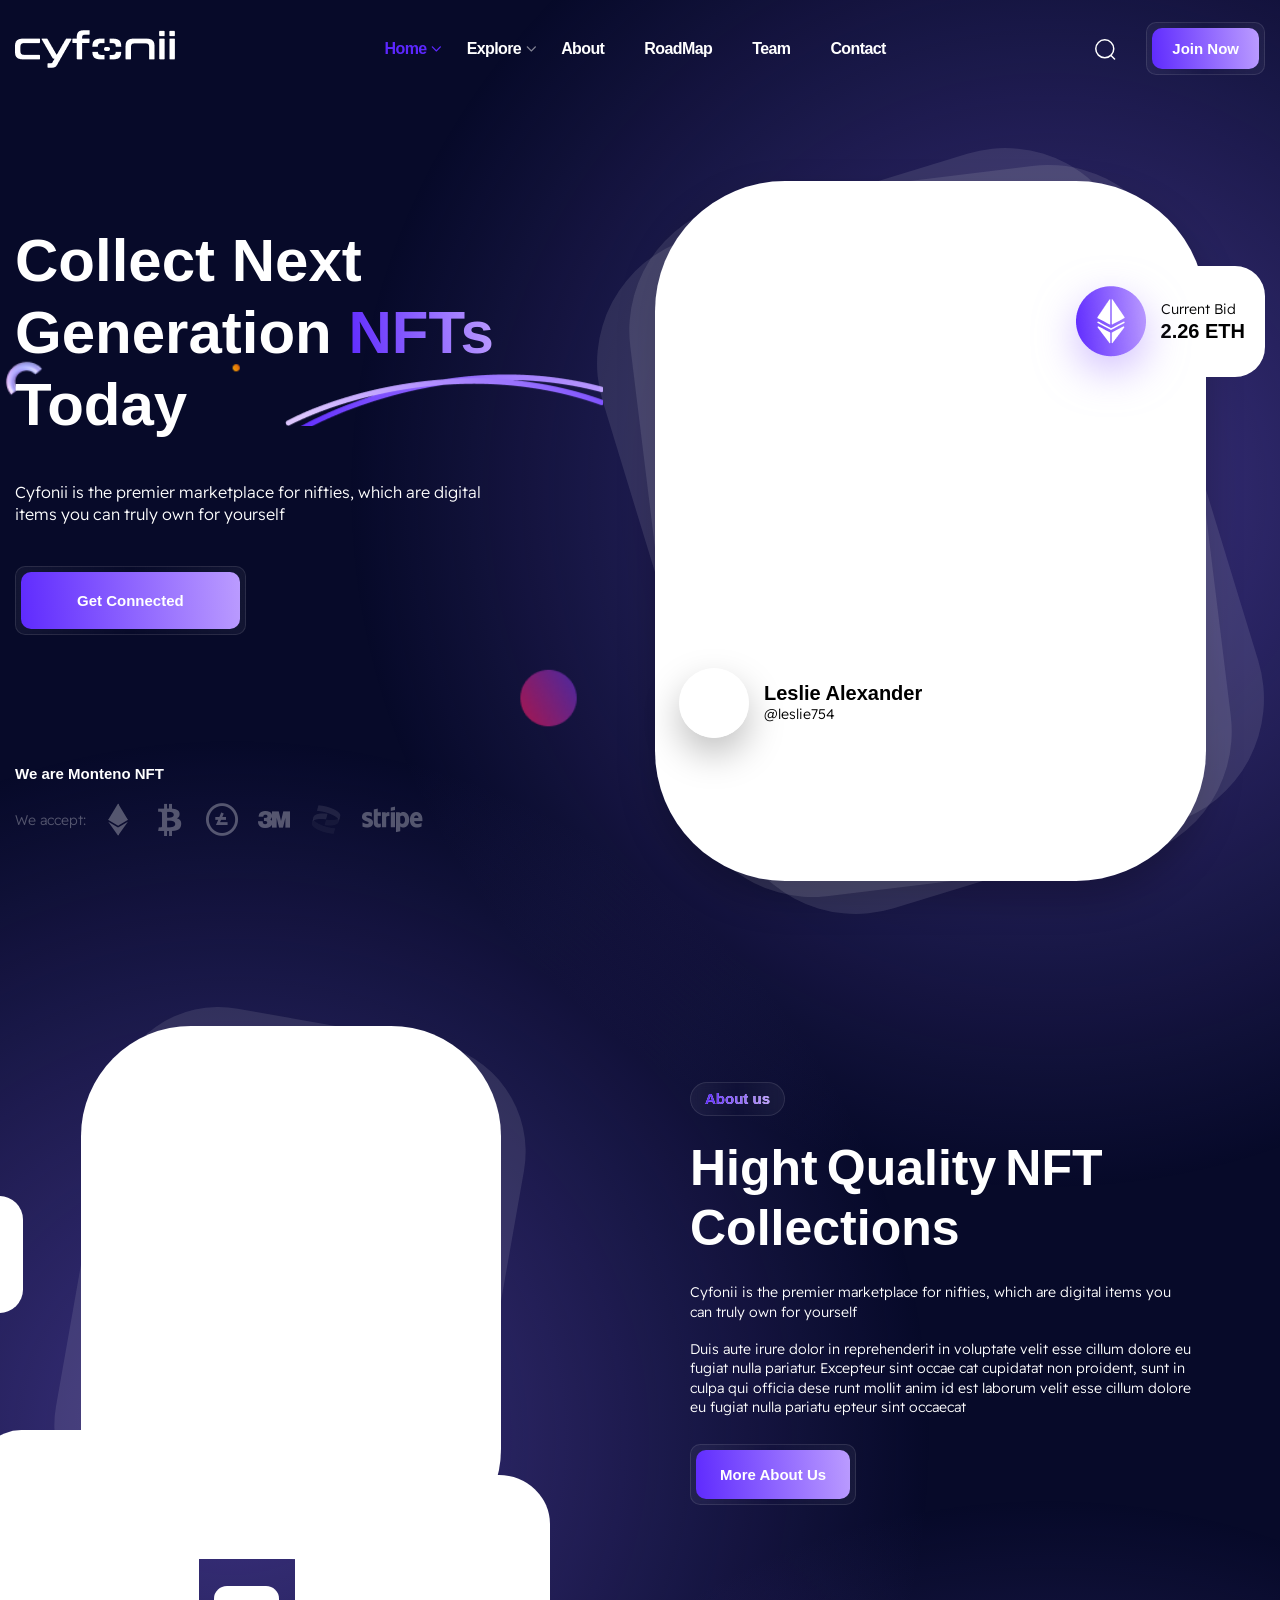
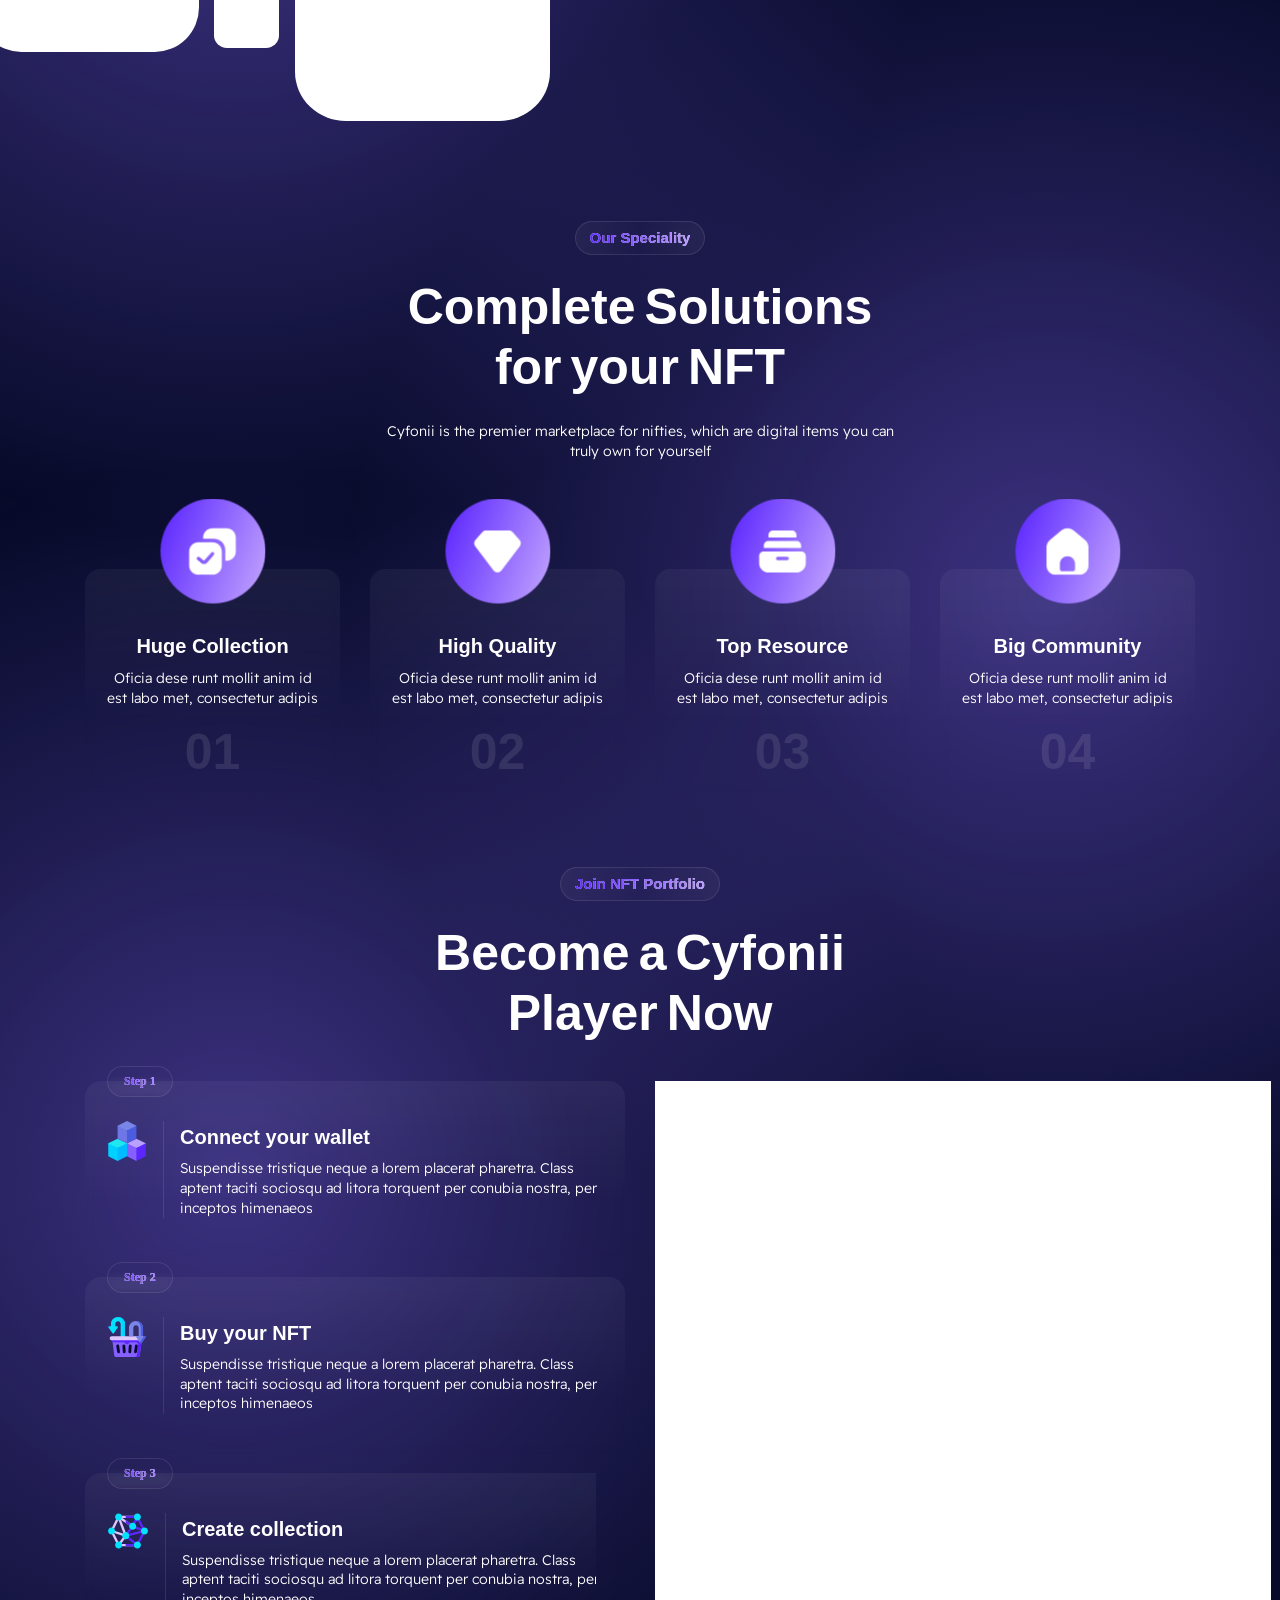
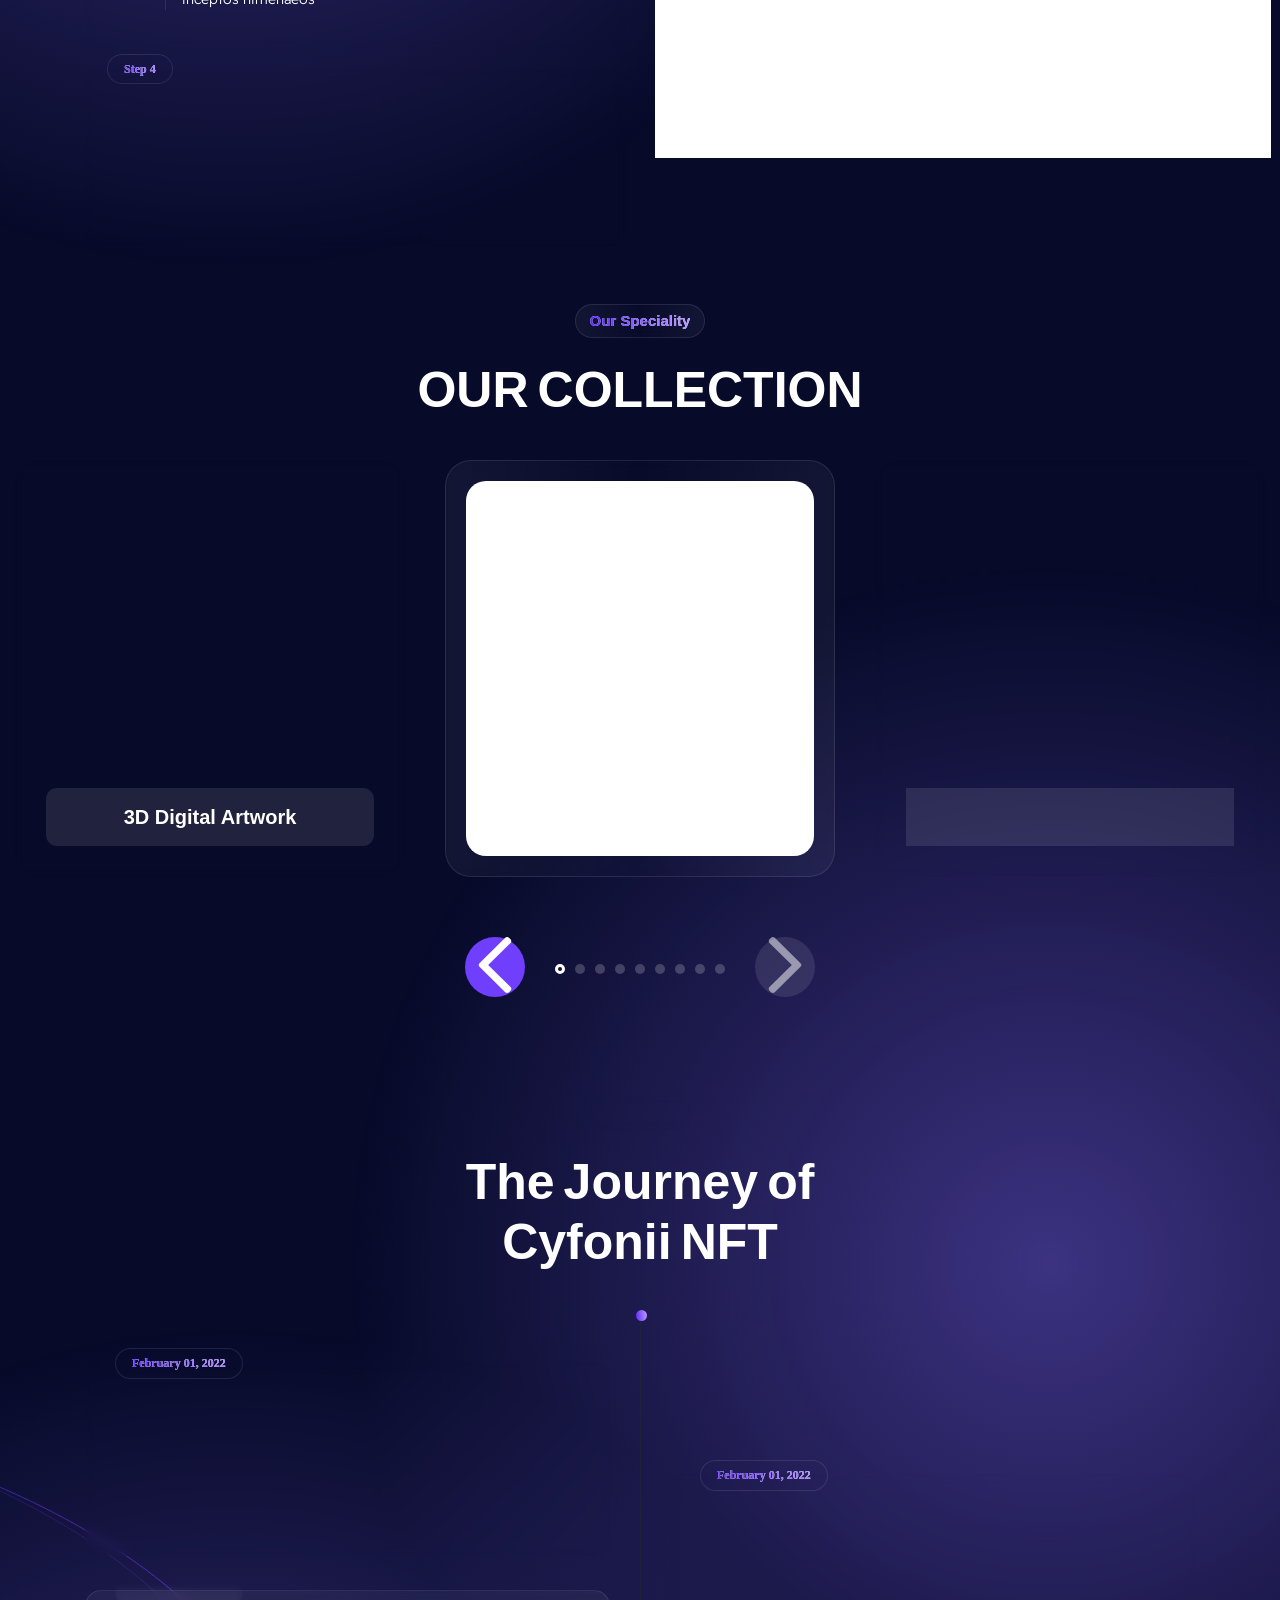
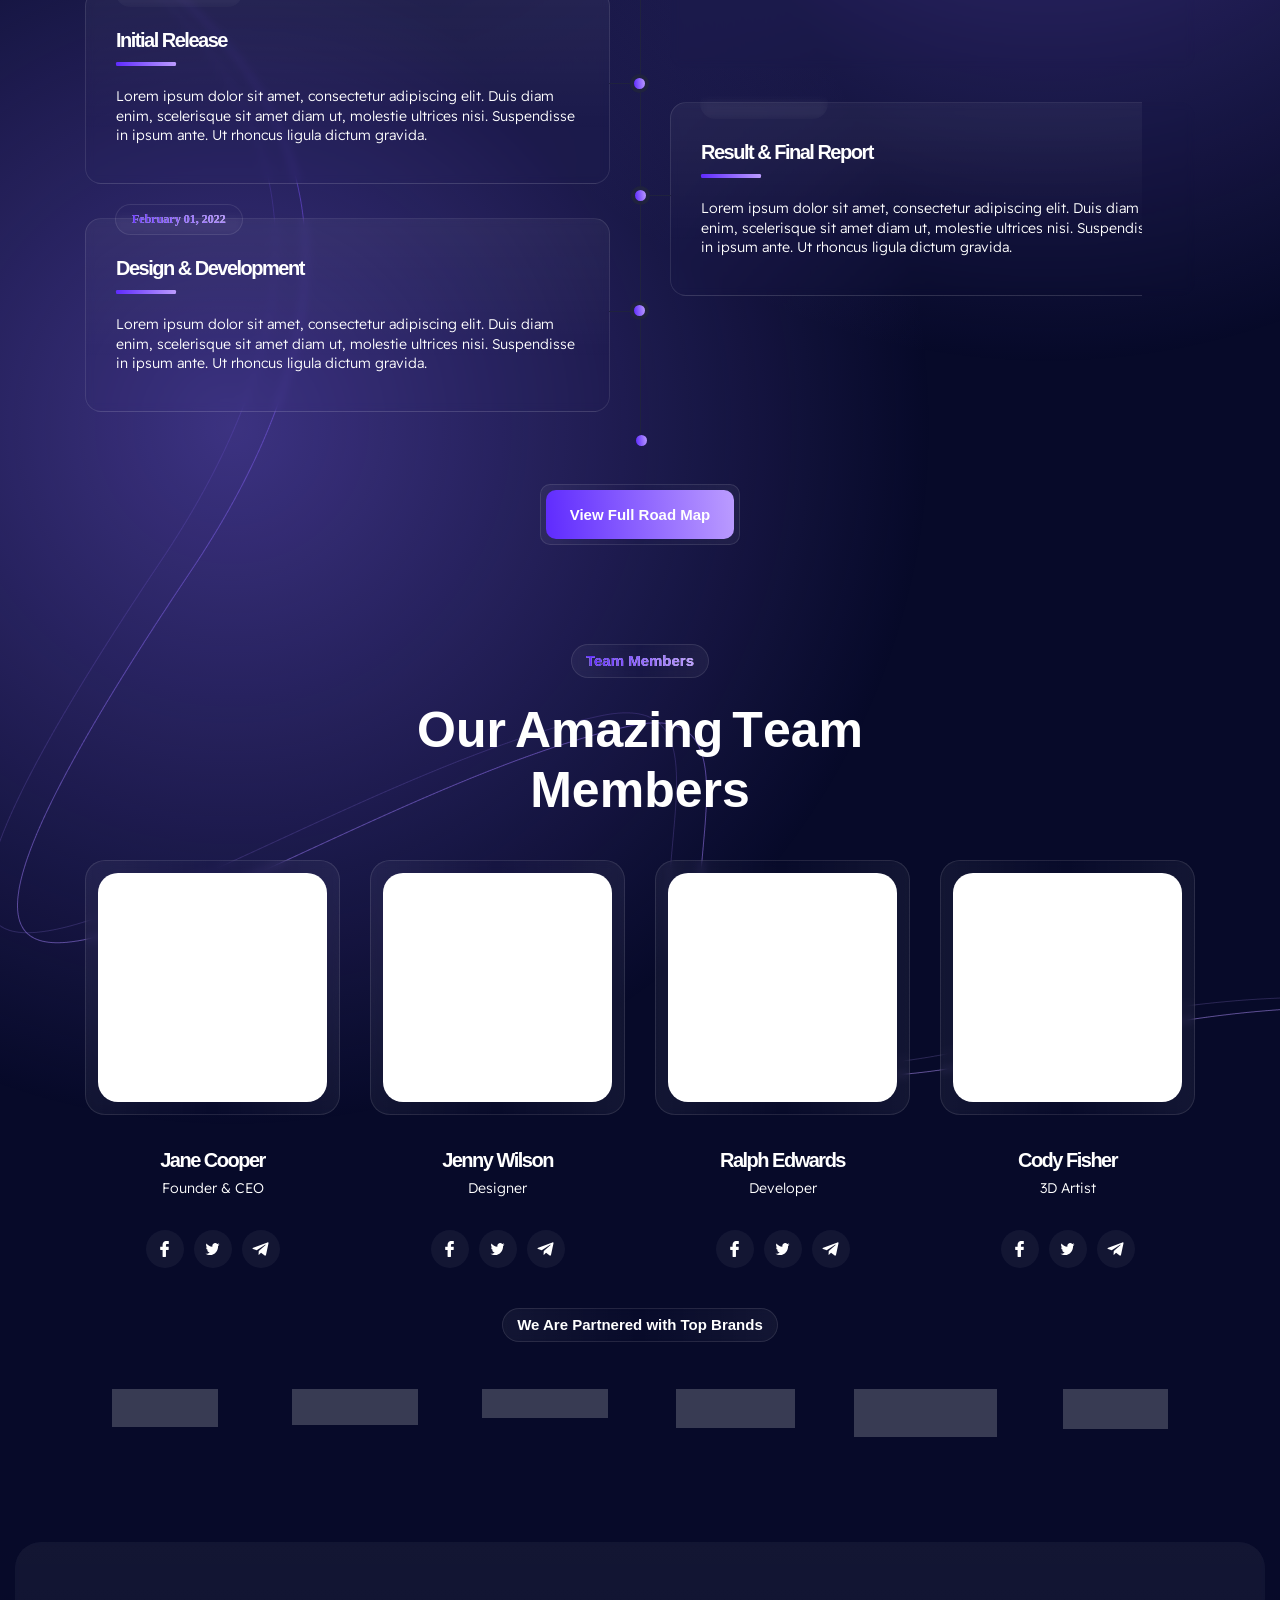
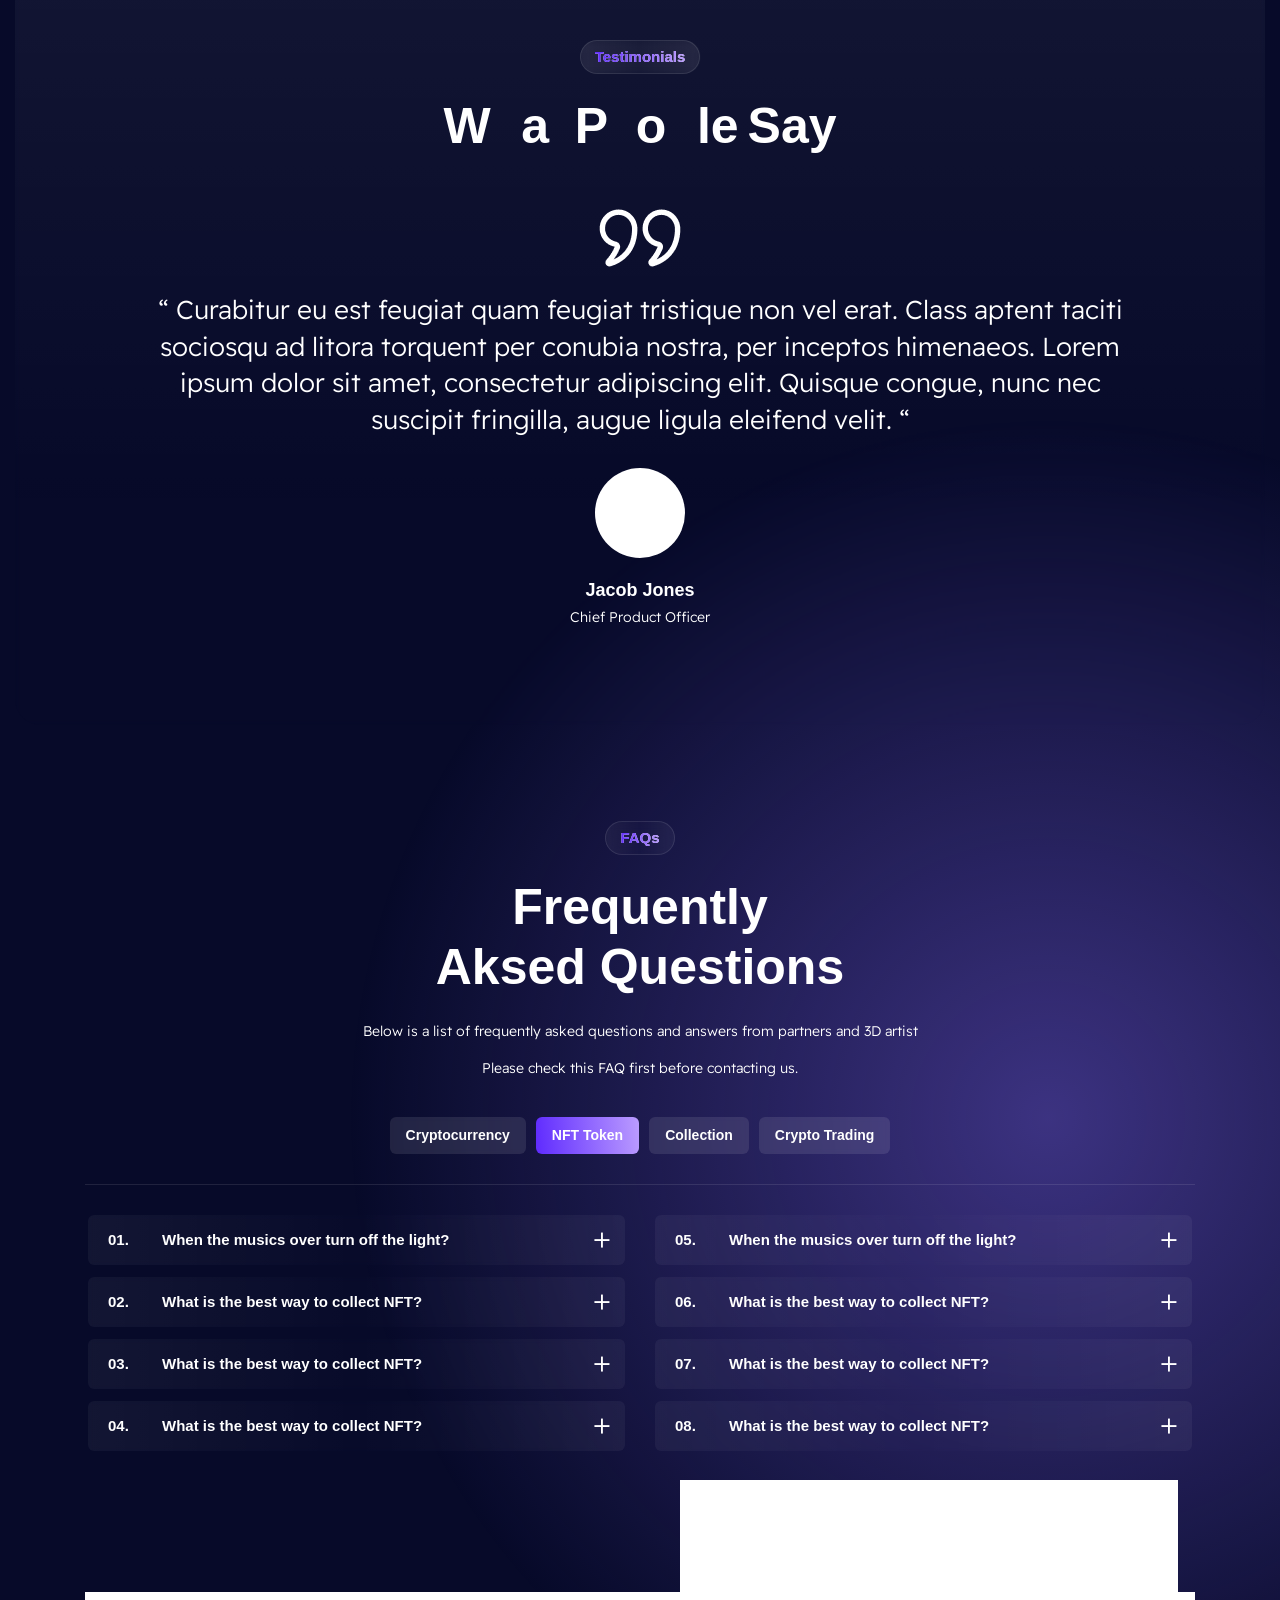
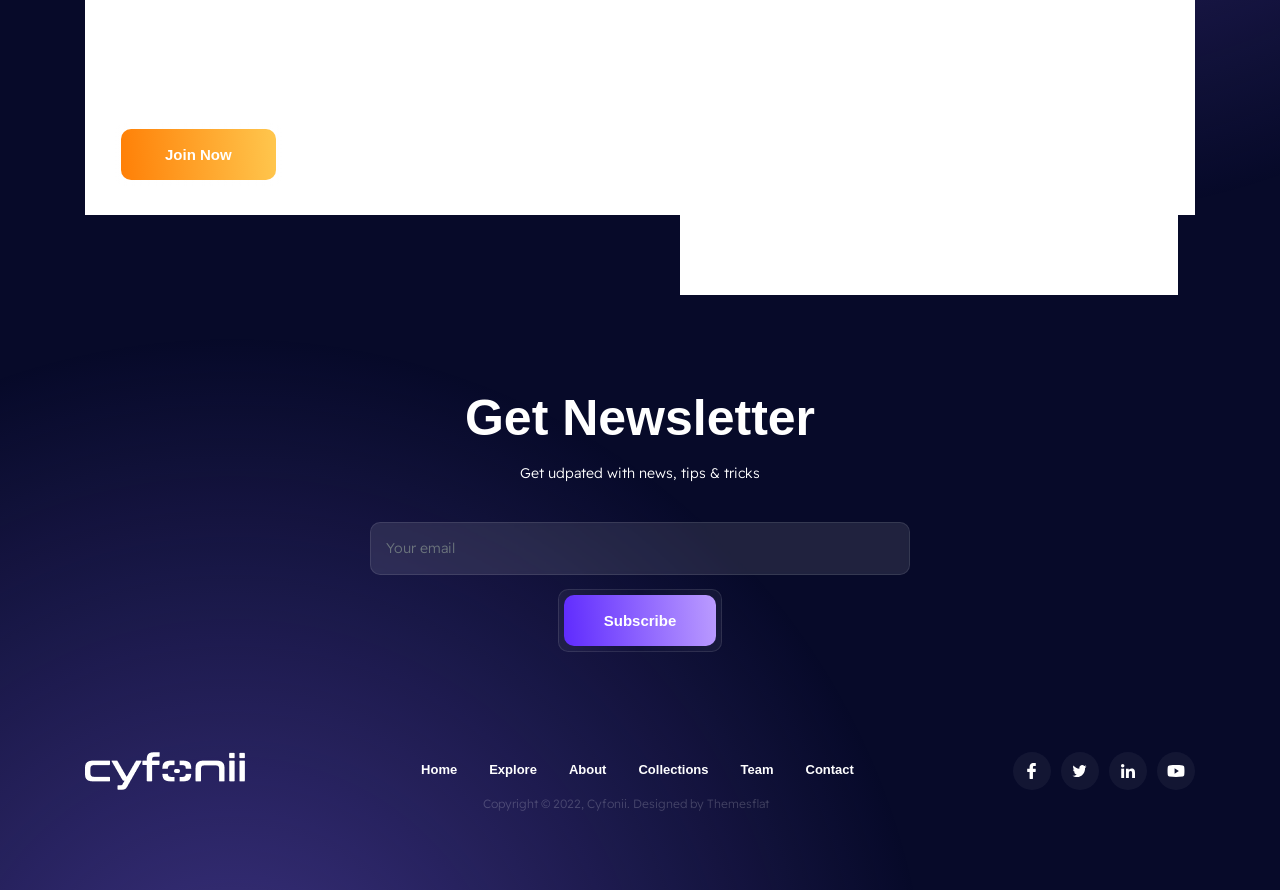
==== commit ccff8e5b: "asdsad" ====
--- a/index.html
+++ b/index.html
@@ -1,1419 +1,1483 @@
 <!DOCTYPE html>
-<!--[if IE 8 ]><html class="ie" xmlns="http://www.w3.org/1999/xhtml" xml:lang="en-US" lang="en-US"> <![endif]-->
-<!--[if (gte IE 9)|!(IE)]><!-->
-<html xmlns="http://www.w3.org/1999/xhtml" xml:lang="en-US" lang="en-US">
-<!--<![endif]-->
-
+<html lang="en">
 <head>
-    <!-- Basic Page Needs -->
-    <meta charset="utf-8">
-    <!--[if IE]><meta http-equiv='X-UA-Compatible' content='IE=edge,chrome=1'><![endif]-->
-    <title>AC Studios</title>
-
-    <meta name="author" content="themesflat.com">
-
-    <!-- Mobile Specific Metas -->
-    <meta name="viewport" content="width=device-width, initial-scale=1, maximum-scale=1">
-
-    <!-- Theme Style -->
-    <link rel="stylesheet" type="text/css" href="assets/css/style.css">
-
-    <!-- Reponsive -->
-    <link rel="stylesheet" type="text/css" href="assets/css/responsive.css">
+    <meta charset="UTF-8">
+    <meta http-equiv="X-UA-Compatible" content="IE=edge">
+    <meta name="viewport" content="width=device-width, initial-scale=1.0">
+    <title>Cyfonii - NFT Portfolio and Landing Page HTML Template</title>
+
+    <!-- Styles -->
+
+    <link
+      rel="stylesheet"
+      href="https://cdn.jsdelivr.net/npm/swiper/swiper-bundle.min.css"
+    />
+
+    <link rel="stylesheet" href="app/dist/aos.css">
+    <link rel="stylesheet" href="app/dist/animate.css">
+    <link rel="stylesheet" href="app/dist/app.css">
+    <!-- end Styles -->
+
+    <!-- Favicon and Touch Icons  -->
+    <link rel="shortcut icon" href="assets/images/logo/favicon.png">
+    <link rel="apple-touch-icon-precomposed" href="assets/images/logo/favicon.png">
+
+</head>
+<body class="home-main header-fixed">
+
+    <div class="wrapper">
+
+        <div class="preloader">
+            <div class="clear-loading loading-effect-2">
+            <span></span>
+            </div>
+        </div>
+
+    <!-- Header -->
+    <header id="header_main" class="header">
+        <div class="container big">
+            <div class="row">
+                <div class="col-12">
+                    <div class="header__body">
+                        <div class="header__logo">
+                            <a href="index.html">
+                                <img id="site-logo" src="assets/images/logo/logo.png"
+                                alt="Peson" width="160" height="38"
+                                data-retina="assets/images/logo/logo@2x.png" data-width="160"
+                                data-height="38">
+                            </a>
+                        </div>
+
+                        <div class="header__right">
+                            <nav id="main-nav" class="main-nav">
+                                <ul id="menu-primary-menu" class="menu">
+
+                                    <li class="menu-item menu-item-has-children menu-current-item">
+                                        <a href="#">Home</a>
+                                        <ul class="sub-menu">
+                                            <li class="menu-item current-item"><a href="index.html">Home v1</a></li>
+                                            <li class="menu-item"><a href="home-v2.html">Home v2</a></li>
+                                            <li class="menu-item"><a href="home-v3.html">Home v3</a></li>
+                                            <li class="menu-item"><a href="cardcarousel.html">Card Carousel</a></li>
+                                            <li class="menu-item"><a href="zigzagcarousel.html">Zigzag Carousel</a></li>
+                                            <li class="menu-item"><a href="coverflowcarousel.html">Coverflow Carousel</a></li>
+                                            <li class="menu-item"><a href="itemcarousel.html">Item Carousel</a></li>
+                                            <li class="menu-item"><a href="3dcarousel.html">3D Carousel</a></li>
+
+                                        </ul>
+                                    </li>
+                                    <li class="menu-item menu-item-has-children">
+                                        <a href="#">Explore</a>
+                                        <ul class="sub-menu">
+                                            <li class="menu-item"><a href="nft.html">NFTs</a></li>
+                                            <li class="menu-item"><a href="blog.html">Blog List</a></li>
+                                            <li class="menu-item"><a href="blog-details.html">Blog Details</a></li>
+                                            
+                                            <li class="menu-item"><a href="vision-mission.html">Visions & Mission</a></li>
+                                            <li class="menu-item"><a href="help-center.html">Help Center</a></li>
+                                            <li class="menu-item"><a href="parti-asset.html">Participants & Assets</a></li>
+                                            <li class="menu-item"><a href="advisor.html">Advisors & Backers</a></li>
+                                            <li class="menu-item"><a href="partner.html">Partners & Investors</a></li>
+
+                                        </ul>
+                                    </li>
+                                    <li class="menu-item">
+                                        <a href="about.html">About</a>
+                                    </li>
+                                    <li class="menu-item">
+                                        <a href="roadmap.html">RoadMap</a>
+                                    </li>
+                                    <li class="menu-item">
+                                        <a href="team.html">Team</a>
+                                    </li>
+                                    <li class="menu-item">
+                                        <a href="contact.html">Contact</a>
+                                    </li>                                     
+                                </ul>
+                            </nav>
+                            <div class="mobile-button"><span></span></div>
+                        </div>
+
+                        <div class="header__action">
+                            <a href="#" class="search-btn">
+                                <svg width="21" height="21" viewBox="0 0 21 21" fill="none" xmlns="http://www.w3.org/2000/svg">
+                                    <circle cx="9.7659" cy="9.76639" r="8.98856" stroke="white" stroke-width="1.5" stroke-linecap="round" stroke-linejoin="round"/>
+                                    <path d="M16.0176 16.4849L19.5416 19.9997" stroke="white" stroke-width="1.5" stroke-linecap="round" stroke-linejoin="round"/>
+                                </svg>                                    
+                            </a>
+                            <a href="contact.html" class="action-btn"><span>Join Now</span></a>
+                        </div>
+                    </div>
+                </div>
+            </div>
+        </div>
+    </header>
+    <!-- end Header -->
+
+    <!-- Banner -->
+    <section class="banner">
+        <div class="shape right"></div>
+        <div class="container big">
+            <div class="row">
+                <div class="col-xl-6 col-md-12">
+                    <div class="banner__left">
+                        <div class="block-text">
+                            <h2 class="heading">Collect Next
+                                Generation <span class="s1 arlo_tm_animation_text_word"></span> <br>
+                                Today</h2>
+                            <p class="desc">Cyfonii is the premier marketplace for nifties, which are digital items you can truly own for yourself</p>
+
+                            <a href="contact.html" class="action-btn"><span>Get Connected</span></a>
+                        </div>
+
+                        <div class="pay">
+                            <h6>We are Monteno NFT</h6>
+
+                            <div class="list">
+                                <p>We accept:</p>
+
+                                <ul>
+                                    <li><a href="#"><span class="icon-logo-01"></span></a></li>
+                                    <li><a href="#"><span class="icon-logo-02"></span></a></li>
+                                    <li><a href="#"><span class="icon-logo-03"></span></a></li>
+                                    <li><a href="#"><span class="icon-logo-04"></span></a></li>
+                                    <li><a href="#"><span class="icon-logo-05"><span class="path1"></span><span class="path2"></span><span class="path3"></span><span class="path4"></span></span></a></li>
+                                    <li><a href="#"><span class="icon-logo-06"></span></a></li>
+                                </ul>
+                            </div>
+                        </div>
+                    </div>
+                </div>
+                <div class="col-xl-6 col-md-12">
+
+                    <div class="banner__right">
+                        <div class="image">
+                            <img src="assets/images/layouts/banner.png" alt="">
+                        </div>
+
+                        <div class="price">
+                            <div class="icon">
+                                <img src="assets/images/icon/icon-01.png" alt="">
+                            </div>
+                            <div class="content">
+                                <p>Current Bid</p>
+                                <h5>2.26 ETH</h5>
+                            </div>
+                        </div>
+
+                        <div class="owner">
+                            <div class="image">
+                                <img src="assets/images/layouts/avt-01.png" alt="">
+                            </div>
+                            <div class="content">
+                                <h5>Leslie Alexander</h5>
+                                <p>@leslie754</p>
+                            </div>
+                        </div>
+                    </div>
+                </div>
+            </div>
+        </div>
+    </section>
+    <!-- End Banner -->
+
+    <!-- About -->
+    <section class="about">
+        <div class="shape"></div>
+        <div class="container">
+            <div class="row rev">
+                <div class="col-xl-6 col-md-12">
+                    <div class="about__right">
+                        <div class="images">
+                            <img class="img1" src="assets/images/layouts/about-01.png" alt="">
+                            <img class="img2" src="assets/images/layouts/about-02.png" alt="">
+                            <img class="img3" src="assets/images/layouts/about-03.png" alt="">
+                            <img class="img4" src="assets/images/layouts/about-04.png" alt="">
+                            <img class="img5" src="assets/images/layouts/about-05.png" alt="">
+                        </div>
+                    </div>
+                </div>
+                <div class="col-xl-6 col-md-12">
+                    <div class="block-text" >
+                        <h6 class="sub-heading"><span>About us</span></h6>
+                        <h3 class="heading wow" data-splitting>Hight Quality
+                            NFT Collections</h3>
+                            <p class="mb-17">Cyfonii is the premier marketplace for nifties, which are digital items you can truly own for yourself</p>
+                            <p class="mb-26">Duis aute irure dolor in reprehenderit in voluptate velit esse cillum dolore eu fugiat nulla pariatur. Excepteur sint occae cat cupidatat non proident, sunt in culpa qui officia dese runt mollit anim id est laborum velit esse cillum dolore eu fugiat nulla pariatu epteur sint occaecat</p>
+                            <a href="about.html" class="action-btn"><span>More About Us</span></a>
+                    </div>
+                </div>
+            </div>
+        </div>
+    </section>
+    <!-- End About -->
+
+    <section class="speciality">
+        <div class="shape right"></div>
+        <div class="container">
+            <div class="row">
+                <div class="col-12">
+                    <div class="block-text center">
+                        <h6 class="sub-heading"><span>Our Speciality</span></h6>
+                        <h3 class="heading wow" data-splitting>Complete Solutions <br>
+                            for your NFT</h3>
+                            <p class="">Cyfonii is the premier marketplace for nifties, which are digital items you can truly own for yourself</p>
+                            
+                    </div>
+                </div>
+                <div class="col-xl-3 col-md-6">
+                    <div class="speciality-box" data-aos="fade-up" data-aos-duration="2000">
+                        <div class="icon">
+                            <svg width="48" height="48" viewBox="0 0 48 48" fill="none" xmlns="http://www.w3.org/2000/svg">
+                                <path fill-rule="evenodd" clip-rule="evenodd" d="M25.4995 11.1667H14.666V10.0001C14.666 4.84542 18.8447 0.666748 23.9994 0.666748H37.9994C43.1539 0.666748 47.3327 4.84542 47.3327 10.0001V24.0001C47.3327 29.1546 43.1539 33.3334 37.9994 33.3334H36.8327V22.5C36.8327 16.2409 31.7586 11.1667 25.4995 11.1667ZM9.99935 47.3334H23.9994C29.1539 47.3334 33.3327 43.1547 33.3327 38.0001V24.0001C33.3327 18.8454 29.1539 14.6667 23.9994 14.6667H9.99935C4.84469 14.6667 0.666016 18.8454 0.666016 24.0001V38.0001C0.666016 43.1547 4.84469 47.3334 9.99935 47.3334ZM25.1518 25.0165C25.8791 25.6528 25.9528 26.7586 25.3163 27.4859L18.6199 35.139C17.181 36.7835 14.7024 37.0035 12.996 35.6385L8.90614 32.3667C8.15142 31.7628 8.02906 30.6615 8.63283 29.9069C9.23658 29.1521 10.3378 29.0298 11.0926 29.6337L15.1825 32.9055C15.4262 33.1006 15.7803 33.069 15.9859 32.8341L22.6824 25.181C23.3187 24.4537 24.4243 24.3799 25.1518 25.0165Z" fill="url(#paint0_linear_939_616)"/>
+                                <defs>
+                                <linearGradient id="paint0_linear_939_616" x1="23.9993" y1="0.666748" x2="23.9993" y2="47.3334" gradientUnits="userSpaceOnUse">
+                                <stop offset="1" stop-color="white"/>
+                                <stop offset="1" stop-color="white" stop-opacity="0.5"/>
+                                </linearGradient>
+                                </defs>
+                            </svg>
+                        </div>
+                        <h5 class="title">Huge Collection</h5>
+                        <p>Oficia dese runt mollit anim id est labo met, consectetur adipis</p>
+                        <h3 class="number">01</h3>
+                    </div>
+                </div>
+                <div class="col-xl-3 col-md-6">
+                    <div class="speciality-box" data-aos="fade-up" data-aos-duration="2400">
+                        <div class="icon">
+                            <svg width="48" height="42" viewBox="0 0 48 42" fill="none" xmlns="http://www.w3.org/2000/svg">
+                                <path d="M39.2612 1.68623L46.0794 9.45348C47.6617 11.256 47.7559 13.9428 46.3037 15.8544L27.9319 40.0393C25.9458 42.6536 22.0529 42.6536 20.0667 40.0393L1.6949 15.8544C0.242769 13.9428 0.33692 11.256 1.91922 9.45348L8.73743 1.68623C9.67896 0.613667 11.0285 0 12.4457 0H19.5891H28.9607H35.5531C36.9701 0 38.3197 0.613667 39.2612 1.68623Z" fill="url(#paint0_linear_939_5927)"/>
+                                <defs>
+                                <linearGradient id="paint0_linear_939_5927" x1="23.9993" y1="0" x2="23.9993" y2="42" gradientUnits="userSpaceOnUse">
+                                <stop offset="1" stop-color="white"/>
+                                <stop offset="1" stop-color="white" stop-opacity="0.5"/>
+                                </linearGradient>
+                                </defs>
+                            </svg>
+                        </div>
+                        <h5 class="title">High Quality</h5>
+                        <p>Oficia dese runt mollit anim id est labo met, consectetur adipis</p>
+                        <h3 class="number">02</h3>
+                    </div>
+                </div>
+                <div class="col-xl-3 col-md-6">
+                    <div class="speciality-box" data-aos="fade-up" data-aos-duration="2800">
+                        <div class="icon">
+                            <svg width="48" height="42" viewBox="0 0 48 42" fill="none" xmlns="http://www.w3.org/2000/svg">
+                                <path fill-rule="evenodd" clip-rule="evenodd" d="M9.99935 4.66667C9.99935 2.08934 12.0887 0 14.666 0H33.3327C35.9101 0 37.9994 2.08934 37.9994 4.66667V7H9.99935V4.66667ZM5.33268 15.1667C5.33268 12.5893 7.42202 10.5 9.99935 10.5H37.9994C40.5768 10.5 42.666 12.5893 42.666 15.1667V17.5H5.33268V15.1667ZM0.666016 25.6667C0.666016 23.0893 2.75535 21 5.33268 21H42.666C45.2434 21 47.3327 23.0893 47.3327 25.6667V32.6667C47.3327 37.8212 43.1539 42 37.9994 42H9.99935C4.84469 42 0.666016 37.8212 0.666016 32.6667V25.6667ZM17.5827 28C17.5827 27.0335 18.3662 26.25 19.3327 26.25H28.666C29.6325 26.25 30.416 27.0335 30.416 28C30.416 28.9665 29.6325 29.75 28.666 29.75H19.3327C18.3662 29.75 17.5827 28.9665 17.5827 28Z" fill="url(#paint0_linear_939_156)"/>
+                                <defs>
+                                <linearGradient id="paint0_linear_939_156" x1="23.9993" y1="0" x2="23.9993" y2="42" gradientUnits="userSpaceOnUse">
+                                <stop offset="1" stop-color="white"/>
+                                <stop offset="1" stop-color="white" stop-opacity="0.5"/>
+                                </linearGradient>
+                                </defs>
+                            </svg>    
+                        </div>
+                        <h5 class="title">Top Resource</h5>
+                        <p>Oficia dese runt mollit anim id est labo met, consectetur adipis</p>
+                        <h3 class="number">03</h3>
+                    </div>
+                </div>
+                <div class="col-xl-3 col-md-6">
+                    <div class="speciality-box" data-aos="fade-up" data-aos-duration="3000">
+                        <div class="icon">
+                            <svg width="42" height="48" viewBox="0 0 42 48" fill="none" xmlns="http://www.w3.org/2000/svg">
+                                <path fill-rule="evenodd" clip-rule="evenodd" d="M42 19.6841V37.9226C42 43.1201 37.8212 47.3334 32.6667 47.3334H9.33333C4.17867 47.3334 0 43.1201 0 37.9226V19.6841C0 16.8586 1.25916 14.1826 3.42967 12.3953L15.0963 2.78856C18.532 -0.0405116 23.468 -0.040535 26.9036 2.78856L38.5702 12.3953C40.7409 14.1826 42 16.8586 42 19.6841ZM28.5833 36.2501V41.5001C28.5833 42.7888 27.5387 43.8334 26.25 43.8334H15.75C14.4613 43.8334 13.4167 42.7888 13.4167 41.5001V36.2501C13.4167 32.062 16.8119 28.6667 21 28.6667C25.1881 28.6667 28.5833 32.062 28.5833 36.2501Z" fill="url(#paint0_linear_939_899)"/>
+                                <defs>
+                                <linearGradient id="paint0_linear_939_899" x1="21" y1="0.666748" x2="21" y2="47.3334" gradientUnits="userSpaceOnUse">
+                                <stop offset="1" stop-color="white"/>
+                                <stop offset="1" stop-color="white" stop-opacity="0.5"/>
+                                </linearGradient>
+                                </defs>
+                            </svg>    
+                        </div>
+                        <h5 class="title">Big Community</h5>
+                        <p>Oficia dese runt mollit anim id est labo met, consectetur adipis</p>
+                        <h3 class="number">04</h3>
+                    </div>
+                </div>
+            </div>
+        </div>
+    </section>
+
+    <section class="portfolio">
+        <div class="shape"></div>
+        <div class="container">
+            <div class="row">
+                <div class="col-12">
+                    <div class="block-text center">
+                        <h6 class="sub-heading"><span>Join NFT Portfolio</span></h6>
+                        <h3 class="heading wow" data-splitting>Become a Cyfonii <br>
+                            Player Now</h3>
+                            
+                    </div>
+                </div>
+                <div class="col-xl-6 col-md-6">
+                    <div class="portfolio__left">
+                        <div class="portfolio-box">
+                            <div class="step">Step 1</div>
+                            <div class="icon">
+                                <svg width="38" height="40" viewBox="0 0 38 40" fill="none" xmlns="http://www.w3.org/2000/svg">
+                                    <path d="M9.625 27.0312L1.11516 25.1201L0.25 22.3438L9.625 17.6562L19 22.3438L18.0232 25.1759L9.625 27.0312Z" fill="#1DE8F1"/>
+                                    <path d="M9.625 40L0.25 35.3125V22.3438L9.625 27.0312L11.9688 30.4808V36.632L9.625 40Z" fill="#00D0FF"/>
+                                    <path d="M19 35.3125L9.625 40V27.0312L19 22.3438V35.3125Z" fill="#00BBFF"/>
+                                    <path d="M28.375 27.0312L19.8652 25.1201L19 22.3438L28.375 17.6562L37.75 22.3438L36.7732 25.1759L28.375 27.0312Z" fill="#B9A2FF"/>
+                                    <path d="M28.375 40L19 35.3125V22.3438L28.375 27.0312L30.7188 30.4808V36.632L28.375 40Z" fill="#865FFF"/>
+                                    <path d="M37.75 35.3125L28.375 40V27.0312L37.75 22.3438V35.3125Z" fill="#5C27FE"/>
+                                    <path d="M19 9.375L10.4902 7.46383L9.625 4.6875L19 0L28.375 4.6875L27.3982 7.51961L19 9.375Z" fill="#7986E8"/>
+                                    <path d="M19 22.3438L9.625 17.6562V4.6875L19 9.375L21.3438 12.7464V18.9757L19 22.3438Z" fill="#6E77E5"/>
+                                    <path d="M28.375 17.6562L19 22.3438V9.375L28.375 4.6875V17.6562Z" fill="#4C5CE1"/>
+                                    </svg>
+                                    
+                            </div>
+                            <div class="content">
+                                <h5 class="title">Connect your wallet</h5>
+                                <p>Suspendisse tristique neque a lorem placerat pharetra. Class aptent taciti sociosqu ad litora torquent per conubia nostra, per inceptos himenaeos</p>
+                            </div>
+                        </div>
+                        <div class="portfolio-box">
+                            <div class="step">Step 2</div>
+                            <div class="icon">
+                                <svg width="38" height="40" viewBox="0 0 38 40" fill="none" xmlns="http://www.w3.org/2000/svg">
+                                    <path d="M2.95254 7.0368V9.32914H1.1348C0.494411 9.32914 0.120349 10.0513 0.489802 10.5744L4.47918 16.2224C4.79379 16.6679 5.45457 16.6679 5.76918 16.2224L9.75855 10.5744C10.128 10.0513 9.75394 9.32914 9.11355 9.32914H7.29582V7.0368C7.29582 5.55156 8.50418 4.3432 9.98949 4.3432C11.4748 4.3432 12.683 5.55156 12.683 7.0368V20.1065H17.0262V7.0368C17.0262 3.15672 13.8695 0 9.98941 0C6.10933 0 2.95254 3.15672 2.95254 7.0368Z" fill="#00E3FF"/>
+                                    <path d="M17.0255 7.03664V20.1062H14.6336V7.03664C14.6336 3.56461 12.1056 0.67125 8.79297 0.102266C9.18172 0.0346094 9.58086 0 9.98898 0C13.8691 0 17.0255 3.15656 17.0255 7.03664Z" fill="#00D0FF"/>
+                                    <path d="M30.2029 39.9999H7.79977C7.00305 39.9999 6.33133 39.4059 6.23398 38.6151L4.24609 22.467H33.7565L31.7687 38.6151C31.6713 39.4059 30.9996 39.9999 30.2029 39.9999Z" fill="#865FFF"/>
+                                    <path d="M4.24609 22.4673L4.59867 25.3306H15.8534C16.4356 25.3306 16.9819 25.6428 17.2505 26.1592C17.5791 26.7913 18.2398 27.2229 19.0013 27.2229C19.763 27.2229 20.4236 26.7913 20.7522 26.1592C21.0208 25.6428 21.567 25.3306 22.1492 25.3306H27.9644C29.2641 25.3306 30.2705 26.4685 30.1117 27.7585L28.7753 38.6148C28.6775 39.406 28.0063 39.9999 27.2095 39.9999H30.203C30.9998 39.9999 31.671 39.406 31.7688 38.6148L33.7566 22.4673H4.24609Z" fill="#5C27FE"/>
+                                    <path d="M16.3707 36.3227C15.5938 36.377 14.92 35.7913 14.8656 35.0144L14.4488 29.0537C14.3945 28.2769 14.9802 27.603 15.7572 27.5487C16.534 27.4944 17.2079 28.0801 17.2622 28.857L17.679 34.8176C17.7333 35.5945 17.1476 36.2683 16.3707 36.3227Z" fill="#070A29"/>
+                                    <path d="M10.7584 36.2906C9.98717 36.399 9.27413 35.8617 9.16577 35.0905L8.33421 29.1734C8.22585 28.4022 8.76311 27.6891 9.53436 27.5808C10.3056 27.4724 11.0187 28.0097 11.127 28.7809L11.9586 34.698C12.0669 35.4691 11.5296 36.1823 10.7584 36.2906Z" fill="#070A29"/>
+                                    <path d="M21.7025 36.3227C22.4793 36.377 23.1532 35.7913 23.2075 35.0144L23.6243 29.0537C23.6786 28.2769 23.0929 27.603 22.316 27.5487C21.5391 27.4944 20.8653 28.0801 20.8109 28.857L20.3941 34.8176C20.3399 35.5945 20.9256 36.2683 21.7025 36.3227Z" fill="#070A29"/>
+                                    <path d="M27.3156 36.2906C28.0869 36.399 28.7999 35.8617 28.9083 35.0905L29.7398 29.1734C29.8482 28.4022 29.3109 27.6891 28.5397 27.5808C27.7685 27.4724 27.0554 28.0097 26.947 28.7809L26.1155 34.698C26.007 35.4691 26.5444 36.1823 27.3156 36.2906Z" fill="#070A29"/>
+                                    <path d="M34.2805 23.359H3.72273C2.59875 23.359 1.6875 22.4479 1.6875 21.3238C1.6875 20.1998 2.59867 19.2886 3.72273 19.2886H34.2805C35.4045 19.2886 36.3158 20.1997 36.3158 21.3238C36.3158 22.4479 35.4045 23.359 34.2805 23.359Z" fill="#DEC7FF"/>
+                                    <path d="M36.315 21.3237C36.315 21.8861 36.087 22.394 35.7187 22.7624C35.3511 23.1308 34.8416 23.3587 34.2799 23.3587H31.4766C32.0382 23.3587 32.5477 23.1308 32.9153 22.7624C33.2837 22.394 33.5116 21.8861 33.5116 21.3237C33.5116 20.1996 32.6005 19.2886 31.4766 19.2886H34.2799C35.4039 19.2886 36.315 20.1997 36.315 21.3237Z" fill="#FCA863"/>
+                                    <path d="M35.0425 11.061V18.9871H36.8602C37.5006 18.9871 37.8747 19.7093 37.5052 20.2324L33.5159 25.8804C33.2013 26.3259 32.5405 26.3259 32.2259 25.8804L28.2365 20.2324C27.867 19.7093 28.2411 18.9871 28.8815 18.9871H30.6992V11.061C30.6992 9.57573 29.4909 8.36737 28.0055 8.36737C26.5202 8.36737 25.312 9.57573 25.312 11.061V19.2885H20.9688V11.061C20.9688 7.18081 24.1255 4.02417 28.0055 4.02417C31.8856 4.02417 35.0425 7.18089 35.0425 11.061Z" fill="#7986E8"/>
+                                    <path d="M37.5033 20.2325L33.5138 25.88C33.1991 26.3259 32.5391 26.3259 32.2244 25.88L31.7793 25.2498L35.323 20.2326C35.6923 19.7095 35.319 18.9867 34.6783 18.9867H33.665C33.2205 18.9867 32.8602 18.6264 32.8602 18.1819V11.0608C32.8602 7.55172 30.2783 4.63422 26.9141 4.10868C27.3525 4.04024 27.8032 4.01211 28.263 4.02891C32.0615 4.16735 35.0404 7.35094 35.0404 11.152V18.9866H36.8585C37.4984 18.9866 37.8727 19.7094 37.5033 20.2325Z" fill="#4C5CE1"/>
+                                    </svg>
+                                    
+                            </div>
+                            <div class="content">
+                                <h5 class="title">Buy your NFT</h5>
+                                <p>Suspendisse tristique neque a lorem placerat pharetra. Class aptent taciti sociosqu ad litora torquent per conubia nostra, per inceptos himenaeos</p>
+                            </div>
+                        </div>
+                        <div class="portfolio-box">
+                            <div class="step">Step 3</div>
+                            <div class="icon">
+                                <svg width="40" height="36" viewBox="0 0 40 36" fill="none" xmlns="http://www.w3.org/2000/svg">
+                                    <path d="M28.2031 32.0625C28.2031 32.7187 27.6876 33.2344 27.0312 33.2344H12.9688C12.3124 33.2344 11.7969 32.7187 11.7969 32.0625C11.7969 31.4062 12.3124 30.8906 12.9688 30.8906H27.0312C27.6876 30.8906 28.2031 31.4062 28.2031 32.0625Z" fill="#DEC7FF"/>
+                                    <path d="M28.2031 32.0625C28.2031 32.7187 27.6876 33.2344 27.0312 33.2344H17.6562V30.8906H27.0312C27.6876 30.8906 28.2031 31.4062 28.2031 32.0625Z" fill="#5C27FE"/>
+                                    <path d="M28.2031 3.9375C28.2031 4.59367 27.6876 5.10938 27.0312 5.10938H12.9688C12.3124 5.10938 11.7969 4.59367 11.7969 3.9375C11.7969 3.28117 12.3124 2.76562 12.9688 2.76562H27.0312C27.6876 2.76562 28.2031 3.28117 28.2031 3.9375Z" fill="#DEC7FF"/>
+                                    <path d="M35.3582 17.0753C34.9279 17.0753 34.5147 16.8384 34.3087 16.4276L29.374 6.55821C29.0845 5.97915 29.3191 5.27532 29.8982 4.98579C30.4761 4.69743 31.1811 4.9297 31.4706 5.50993L36.4053 15.3793C36.6948 15.9584 36.4602 16.6622 35.8811 16.9517C35.7129 17.0352 35.5344 17.0753 35.3582 17.0753Z" fill="#5C27FE"/>
+                                    <path d="M30.4207 31.1379C30.2445 31.1379 30.0659 31.0978 29.8977 31.0143C29.4869 30.8094 29.25 30.3951 29.25 29.966C29.25 29.7897 29.2901 29.6101 29.3736 29.4418L34.3083 19.5725C34.599 18.9934 35.3005 18.7611 35.8807 19.0483C36.2916 19.2532 36.5284 19.6675 36.5284 20.0966C36.5284 20.2729 36.4884 20.4526 36.4048 20.6208L31.4702 30.4901C31.2641 30.901 30.851 31.1379 30.4207 31.1379Z" fill="#5C27FE"/>
+                                    <path d="M4.63989 17.0753C4.46364 17.0753 4.28513 17.0352 4.11693 16.9517C3.53786 16.6622 3.30325 15.9584 3.59278 15.3793L8.52747 5.50993C8.81817 4.9297 9.51966 4.69743 10.0999 4.98579C10.679 5.27532 10.9136 5.97915 10.624 6.55821L5.68935 16.4276C5.48333 16.8384 5.07021 17.0753 4.63989 17.0753Z" fill="#DEC7FF"/>
+                                    <path d="M9.57692 31.1379C9.14661 31.1379 8.73349 30.901 8.52747 30.4901L3.59278 20.6208C3.30325 20.0417 3.53786 19.3379 4.11693 19.0483C4.69482 18.7611 5.39982 18.9934 5.68935 19.5725L10.624 29.4418C10.9136 30.0209 10.679 30.7247 10.0999 31.0143C9.93169 31.0978 9.75317 31.1379 9.57692 31.1379Z" fill="#DEC7FF"/>
+                                    <path d="M34.3108 18.1237C34.1838 18.1237 34.0556 18.1031 33.9297 18.0597L26.4041 15.4687C25.7918 15.2582 25.4668 14.591 25.6774 13.9798C25.8879 13.3676 26.5563 13.0437 27.1663 13.2531L34.6919 15.844C35.3042 16.0546 35.6292 16.7218 35.4186 17.3329C35.2515 17.8194 34.7972 18.1237 34.3108 18.1237Z" fill="#5C27FE"/>
+                                    <path d="M25.2567 12.2105C25.0164 12.2105 24.7726 12.1361 24.5632 11.9827C24.0425 11.5994 23.9303 10.8658 24.3137 10.3439L27.8637 5.51679C28.247 4.99608 28.9783 4.88507 29.5025 5.26733C30.0232 5.65069 30.1354 6.38429 29.7519 6.90616L26.202 11.7333C25.9719 12.0456 25.6172 12.2105 25.2567 12.2105Z" fill="#5C27FE"/>
+                                    <path d="M23.7027 12.6561C23.4917 13.0078 23.1168 13.1953 22.7417 13.1953C22.5074 13.1953 22.2964 13.1249 22.0855 12.9843L17.6558 10.0311L11.9136 6.21083C11.3746 5.85935 11.234 5.13279 11.6089 4.59365C11.9604 4.05466 12.687 3.91404 13.2261 4.2656L17.6557 7.21857L23.3979 11.0389C23.937 11.3906 24.0776 12.1172 23.7027 12.6561Z" fill="#DEC7FF"/>
+                                    <path d="M19.0616 21.9848C18.8167 21.9848 18.5707 21.9082 18.3601 21.7502C17.8417 21.3623 17.7364 20.6276 18.1255 20.1103L22.3438 14.4844C22.7328 13.9659 23.4676 13.863 23.9837 14.2498C24.5021 14.6377 24.6074 15.3724 24.2183 15.8897L20 21.5156C19.77 21.8234 19.4187 21.9848 19.0616 21.9848Z" fill="#5C27FE"/>
+                                    <path d="M15.4355 23.1179C15.3131 23.1179 15.1884 23.0984 15.0648 23.0572L5.44945 19.8529C4.83601 19.6492 4.50414 18.9854 4.70898 18.3708C4.91265 17.7586 5.57187 17.4221 6.19101 17.6304L15.8063 20.8347C16.4198 21.0384 16.7516 21.7022 16.5468 22.3168C16.3831 22.8077 15.9265 23.1179 15.4355 23.1179Z" fill="#DEC7FF"/>
+                                    <path d="M27.5422 31.7708C27.2859 31.7708 27.0272 31.6873 26.811 31.5145L18.7521 25.0669C18.2474 24.6617 18.165 23.9248 18.5689 23.4189C18.9752 22.9154 19.7111 22.8307 20.2169 23.2358L28.2758 29.6834C28.7805 30.0885 28.8629 30.8255 28.4589 31.3313C28.2265 31.6197 27.8867 31.7708 27.5422 31.7708Z" fill="#5C27FE"/>
+                                    <path d="M12.0303 31.3598C11.7854 31.3598 11.5394 31.2832 11.3289 31.1252C10.8104 30.7373 10.7052 30.0026 11.0942 29.4853L15.3125 23.8594C15.7028 23.3409 16.4352 23.238 16.9525 23.6248C17.4709 24.0127 17.5761 24.7474 17.1871 25.2647L12.9688 30.8906C12.7388 31.1984 12.3875 31.3598 12.0303 31.3598Z" fill="#DEC7FF"/>
+                                    <path d="M16.8312 21.6644C16.3574 21.6644 15.9099 21.3749 15.7337 20.9045L10.3481 6.54441C10.1215 5.93785 10.4281 5.26269 11.0335 5.03496C11.6377 4.80839 12.3152 5.11394 12.543 5.72042L17.9286 20.0805C18.1552 20.6871 17.8485 21.3622 17.2431 21.59C17.107 21.6404 16.9685 21.6644 16.8312 21.6644Z" fill="#DEC7FF"/>
+                                    <path d="M19.9286 23.2907C19.4033 23.2907 18.9261 22.936 18.7934 22.4027C18.6355 21.7756 19.0177 21.1393 19.646 20.9825L33.8481 17.4325C34.4741 17.2735 35.1115 17.6557 35.2683 18.2851C35.4262 18.9122 35.044 19.5486 34.4158 19.7053L20.2136 23.2553C20.1186 23.2793 20.0225 23.2907 19.9286 23.2907Z" fill="#5C27FE"/>
+                                    <path d="M27.0312 5.10938H17.6562V2.76562H27.0312C27.6876 2.76562 28.2031 3.28117 28.2031 3.9375C28.2031 4.59367 27.6876 5.10938 27.0312 5.10938Z" fill="#5C27FE"/>
+                                    <path d="M23.7031 12.6562C23.4921 13.0079 23.1172 13.1954 22.7421 13.1954C22.5078 13.1954 22.2968 13.125 22.0859 12.9844L17.6562 10.0312V7.21875L23.3984 11.0391C23.9374 11.3907 24.078 12.1173 23.7031 12.6562Z" fill="#5C27FE"/>
+                                    <path d="M17.6562 19.1719C15.7109 19.1719 14.1406 20.7421 14.1406 22.6875C14.1406 24.6327 15.7109 26.2031 17.6562 26.2031C19.6016 26.2031 21.1719 24.6327 21.1719 22.6875C21.1719 20.7421 19.6016 19.1719 17.6562 19.1719Z" fill="#00E3FF"/>
+                                    <path d="M21.1719 22.6875C21.1719 24.6327 19.6016 26.2031 17.6562 26.2031V19.1719C19.6016 19.1719 21.1719 20.7421 21.1719 22.6875Z" fill="#00E3FF"/>
+                                    <path d="M36.4062 21.5156C34.4677 21.5156 32.8906 19.9386 32.8906 18C32.8906 16.0614 34.4677 14.4844 36.4062 14.4844C38.3448 14.4844 40 16.0614 40 18C40 19.9386 38.3448 21.5156 36.4062 21.5156Z" fill="#00E3FF"/>
+                                    <path d="M29.375 7.45312C27.4364 7.45312 25.8594 5.87609 25.8594 3.9375C25.8594 1.99891 27.4364 0.421875 29.375 0.421875C31.3136 0.421875 32.8906 1.99891 32.8906 3.9375C32.8906 5.87609 31.3136 7.45312 29.375 7.45312Z" fill="#00E3FF"/>
+                                    <path d="M24.6875 16.8281C22.7489 16.8281 21.1719 15.2511 21.1719 13.3125C21.1719 11.3739 22.7489 9.79688 24.6875 9.79688C26.6261 9.79688 28.2031 11.3739 28.2031 13.3125C28.2031 15.2511 26.6261 16.8281 24.6875 16.8281Z" fill="#00E3FF"/>
+                                    <path d="M29.375 35.5781C27.4364 35.5781 25.8594 34.0011 25.8594 32.0625C25.8594 30.1239 27.4364 28.5469 29.375 28.5469C31.3136 28.5469 32.8906 30.1239 32.8906 32.0625C32.8906 34.0011 31.3136 35.5781 29.375 35.5781Z" fill="#00E3FF"/>
+                                    <path d="M3.59375 21.5156C1.65516 21.5156 0 19.9386 0 18C0 16.0614 1.65516 14.4844 3.59375 14.4844C5.53234 14.4844 7.10938 16.0614 7.10938 18C7.10938 19.9386 5.53234 21.5156 3.59375 21.5156Z" fill="#00E3FF"/>
+                                    <path d="M10.625 7.45312C8.68641 7.45312 7.10938 5.87609 7.10938 3.9375C7.10938 1.99891 8.68641 0.421875 10.625 0.421875C12.5636 0.421875 14.1406 1.99891 14.1406 3.9375C14.1406 5.87609 12.5636 7.45312 10.625 7.45312Z" fill="#00E3FF"/>
+                                    <path d="M10.625 35.5781C8.68641 35.5781 7.10938 34.0011 7.10938 32.0625C7.10938 30.1239 8.68641 28.5469 10.625 28.5469C12.5636 28.5469 14.1406 30.1239 14.1406 32.0625C14.1406 34.0011 12.5636 35.5781 10.625 35.5781Z" fill="#00E3FF"/>
+                                    </svg>
+                                    
+                            </div>
+                            <div class="content">
+                                <h5 class="title">Create collection</h5>
+                                <p>Suspendisse tristique neque a lorem placerat pharetra. Class aptent taciti sociosqu ad litora torquent per conubia nostra, per inceptos himenaeos</p>
+                            </div>
+                        </div>
+                        <div class="portfolio-box">
+                            <div class="step">Step 4</div>
+                            <div class="icon">
+                                <svg width="40" height="40" viewBox="0 0 40 40" fill="none" xmlns="http://www.w3.org/2000/svg">
+                                    <path d="M1.17188 32.9688C0.524141 32.9688 0 32.4446 0 31.7969V27.1094C0 26.4616 0.524141 25.9375 1.17188 25.9375C1.81961 25.9375 2.34375 26.4616 2.34375 27.1094V31.7969C2.34375 32.4446 1.81961 32.9688 1.17188 32.9688Z" fill="#00D0FF"/>
+                                    <path d="M38.8281 32.9688C38.1804 32.9688 37.6562 32.4446 37.6562 31.7969V27.1094C37.6562 26.4616 38.1804 25.9375 38.8281 25.9375C39.4759 25.9375 40 26.4616 40 27.1094V31.7969C40 32.4446 39.4759 32.9688 38.8281 32.9688Z" fill="#00BBFF"/>
+                                    <path d="M39.25 30.6952L20.4219 23.664C20.2812 23.6172 20.1406 23.5938 20 23.5938C19.8594 23.5938 19.7188 23.6172 19.5781 23.664L0.75 30.6952C0.304688 30.8593 0 31.3046 0 31.7969C0 32.289 0.304688 32.7343 0.75 32.8984L19.5781 39.9296C19.7188 39.9766 19.8594 40 20 40C20.1406 40 20.2812 39.9766 20.4219 39.9296L39.25 32.8984C39.6953 32.7343 40 32.289 40 31.7969C40 31.3046 39.6953 30.8593 39.25 30.6952Z" fill="#00E3FF"/>
+                                    <path d="M40 31.7969C40 32.289 39.6953 32.7343 39.25 32.8984L20.4219 39.9296C20.2812 39.9766 20.1406 40 20 40V23.5938C20.1406 23.5938 20.2812 23.6172 20.4219 23.664L39.25 30.6952C39.6953 30.8593 40 31.3046 40 31.7969Z" fill="#00D0FF"/>
+                                    <path d="M20.0001 26.0077L4.5 31.7968L20.0001 37.5858L35.5002 31.7968L20.0001 26.0077Z" fill="#00D0FF"/>
+                                    <path d="M35.5001 31.7968L20 37.5858V26.0077L35.5001 31.7968Z" fill="#00BBFF"/>
+                                    <path d="M27.6406 5.14844L21.4453 7.55523L20 10.7031L17.6562 11.875V17.7344L20 21.0859C20.1876 21.0859 20.3749 21.039 20.5625 20.9453L30.0156 15.7188C30.3907 15.5078 30.625 15.1329 30.625 14.7109V5.42969L27.6406 5.14844Z" fill="#4C5CE1"/>
+                                    <path d="M12.3594 5.14844L9.375 5.42969V14.7109C9.375 15.1329 9.6093 15.5078 9.98438 15.7188L19.4375 20.9453C19.6251 21.039 19.8124 21.0859 20 21.0859V10.7031L18.8502 7.52344L12.3594 5.14844Z" fill="#6E77E5"/>
+                                    <path d="M32.993 33.039L29.665 31.7969L32.993 30.5546C33.6024 30.3203 33.9071 29.6406 33.6727 29.0313C33.4384 28.4453 32.782 28.1406 32.1727 28.3515L26.2586 30.5546L23.3289 29.4531L26.6571 28.2109C27.2663 27.9766 27.5711 27.2968 27.3367 26.6875C27.1257 26.1016 26.4461 25.7969 25.8367 26.0078L20.0008 28.2109L14.1648 26.0078C13.5555 25.7969 12.8758 26.1016 12.6648 26.6875C12.4306 27.2967 12.7352 27.9766 13.3445 28.2109L16.6728 29.4531L13.7431 30.5546L7.82907 28.3515C7.21969 28.1172 6.53993 28.4453 6.32907 29.0313C6.09461 29.6405 6.3993 30.3203 7.00867 30.5546L10.3367 31.7969L7.00867 33.039C6.3993 33.2735 6.09461 33.9531 6.32907 34.5625C6.56336 35.1485 7.21969 35.4531 7.82907 35.2421L13.7431 33.039L16.6728 34.1406L13.3446 35.3828C12.7354 35.6172 12.4306 36.2968 12.665 36.9063C12.876 37.4922 13.5556 37.7969 14.165 37.5859L20.0009 35.3828L25.8369 37.5859C25.9775 37.6328 26.1181 37.6563 26.2588 37.6563C26.7275 37.6563 27.1728 37.375 27.337 36.9063C27.5713 36.2969 27.2666 35.6172 26.6573 35.3828L23.3289 34.1406L26.2586 33.039L32.1727 35.2421C32.3133 35.2891 32.4305 35.3125 32.5712 35.3125C33.0633 35.3125 33.5086 35.0313 33.6727 34.5625C33.9072 33.9531 33.6025 33.2735 32.993 33.039ZM20.0009 32.8984L17.0946 31.7969L20.0009 30.6953L22.9071 31.7969L20.0009 32.8984Z" fill="#00E3FF"/>
+                                    <path d="M1.17188 16.5625C0.524141 16.5625 0 16.0384 0 15.3906V13.0469C0 12.3991 0.524141 11.875 1.17188 11.875C1.81961 11.875 2.34375 12.3991 2.34375 13.0469V15.3906C2.34375 16.0384 1.81961 16.5625 1.17188 16.5625Z" fill="#00D0FF"/>
+                                    <path d="M1.17188 23.5938C0.524141 23.5938 0 23.0696 0 22.4219V20.0781C0 19.4304 0.524141 18.9062 1.17188 18.9062C1.81961 18.9062 2.34375 19.4304 2.34375 20.0781V22.4219C2.34375 23.0696 1.81961 23.5938 1.17188 23.5938Z" fill="#00D0FF"/>
+                                    <path d="M1.17188 9.53125C0.524141 9.53125 0 9.00711 0 8.35938V6.01562C0 5.36789 0.524141 4.84375 1.17188 4.84375C1.81961 4.84375 2.34375 5.36789 2.34375 6.01562V8.35938C2.34375 9.00711 1.81961 9.53125 1.17188 9.53125Z" fill="#00D0FF"/>
+                                    <path d="M38.8281 16.5625C38.1804 16.5625 37.6562 16.0384 37.6562 15.3906V13.0469C37.6562 12.3991 38.1804 11.875 38.8281 11.875C39.4759 11.875 40 12.3991 40 13.0469V15.3906C40 16.0384 39.4759 16.5625 38.8281 16.5625Z" fill="#00BBFF"/>
+                                    <path d="M38.8281 23.5938C38.1804 23.5938 37.6562 23.0696 37.6562 22.4219V20.0781C37.6562 19.4304 38.1804 18.9062 38.8281 18.9062C39.4759 18.9062 40 19.4304 40 20.0781V22.4219C40 23.0696 39.4759 23.5938 38.8281 23.5938Z" fill="#00BBFF"/>
+                                    <path d="M38.8281 9.53125C38.1804 9.53125 37.6562 9.00711 37.6562 8.35938V6.01562C37.6562 5.36789 38.1804 4.84375 38.8281 4.84375C39.4759 4.84375 40 5.36789 40 6.01562V8.35938C40 9.00711 39.4759 9.53125 38.8281 9.53125Z" fill="#00BBFF"/>
+                                    <path d="M5.85938 11.875C5.21164 11.875 4.6875 11.3509 4.6875 10.7031V8.35938C4.6875 7.71164 5.21164 7.1875 5.85938 7.1875C6.50711 7.1875 7.03125 7.71164 7.03125 8.35938V10.7031C7.03125 11.3509 6.50711 11.875 5.85938 11.875Z" fill="#00D0FF"/>
+                                    <path d="M5.85938 18.9062C5.21164 18.9062 4.6875 18.3821 4.6875 17.7344V15.3906C4.6875 14.7429 5.21164 14.2188 5.85938 14.2188C6.50711 14.2188 7.03125 14.7429 7.03125 15.3906V17.7344C7.03125 18.3821 6.50711 18.9062 5.85938 18.9062Z" fill="#00D0FF"/>
+                                    <path d="M5.85938 25.9375C5.21164 25.9375 4.6875 25.4134 4.6875 24.7656V22.4219C4.6875 21.7741 5.21164 21.25 5.85938 21.25C6.50711 21.25 7.03125 21.7741 7.03125 22.4219V24.7656C7.03125 25.4134 6.50711 25.9375 5.85938 25.9375Z" fill="#00D0FF"/>
+                                    <path d="M5.85938 4.84375C5.21164 4.84375 4.6875 4.31961 4.6875 3.67188V1.17188C4.6875 0.524141 5.21164 0 5.85938 0C6.50711 0 7.03125 0.524141 7.03125 1.17188V3.67188C7.03125 4.31961 6.50711 4.84375 5.85938 4.84375Z" fill="#00D0FF"/>
+                                    <path d="M34.1406 11.875C33.4929 11.875 32.9688 11.3509 32.9688 10.7031V8.35938C32.9688 7.71164 33.4929 7.1875 34.1406 7.1875C34.7884 7.1875 35.3125 7.71164 35.3125 8.35938V10.7031C35.3125 11.3509 34.7884 11.875 34.1406 11.875Z" fill="#00BBFF"/>
+                                    <path d="M34.1406 18.9062C33.4929 18.9062 32.9688 18.3821 32.9688 17.7344V15.3906C32.9688 14.7429 33.4929 14.2188 34.1406 14.2188C34.7884 14.2188 35.3125 14.7429 35.3125 15.3906V17.7344C35.3125 18.3821 34.7884 18.9062 34.1406 18.9062Z" fill="#00BBFF"/>
+                                    <path d="M34.1406 25.9375C33.4929 25.9375 32.9688 25.4134 32.9688 24.7656V22.4219C32.9688 21.7741 33.4929 21.25 34.1406 21.25C34.7884 21.25 35.3125 21.7741 35.3125 22.4219V24.7656C35.3125 25.4134 34.7884 25.9375 34.1406 25.9375Z" fill="#00BBFF"/>
+                                    <path d="M34.1406 4.84375C33.4929 4.84375 32.9688 4.31961 32.9688 3.67188V1.17188C32.9688 0.524141 33.4929 0 34.1406 0C34.7884 0 35.3125 0.524141 35.3125 1.17188V3.67188C35.3125 4.31961 34.7884 4.84375 34.1406 4.84375Z" fill="#00BBFF"/>
+                                    <path d="M30.625 5.42969L20 10.7031L9.375 5.42969L20 0L30.625 5.42969Z" fill="#7986E8"/>
+                                    <path d="M33.672 34.5625C33.508 35.0313 33.0627 35.3125 32.5705 35.3125C32.4299 35.3125 32.3127 35.2891 32.172 35.2421L26.258 33.039L23.3282 34.1406L26.6564 35.3828C27.2656 35.6172 27.5704 36.2968 27.336 36.9063C27.172 37.375 26.7266 37.6563 26.2578 37.6563C26.1172 37.6563 25.9766 37.6328 25.8359 37.5859L20 35.3828V32.8984L22.9064 31.7969L20.0002 30.6953V28.2109L25.8361 26.0078C26.4455 25.7969 27.1252 26.1016 27.3361 26.6875C27.5704 27.2967 27.2657 27.9766 26.6565 28.2109L23.3282 29.4531L26.2579 30.5546L32.172 28.3515C32.7813 28.1406 33.4377 28.4453 33.672 29.0313C33.9064 29.6405 33.6017 30.3203 32.9923 30.5546L29.6643 31.7969L32.9923 33.039C33.6018 33.2735 33.9065 33.9531 33.672 34.5625Z" fill="#00D0FF"/>
+                                    </svg>
+                                    
+                            </div>
+                            <div class="content">
+                                <h5 class="title">Sell your NFT</h5>
+                                <p>Suspendisse tristique neque a lorem placerat pharetra. Class aptent taciti sociosqu ad litora torquent per conubia nostra, per inceptos himenaeos</p>
+                            </div>
+                        </div>
+                    </div>
+                </div>
+
+                <div class="col-xl-6 col-md-6">
+                    <div class="portfolio__right">
+                        <div class="image" data-aos="fade-left" data-aos-duration="2000">
+                            <img src="assets/images/layouts/portfolio.png" alt="">
+                        </div>
+                    </div>
+                </div>
+            </div>
+        </div>
+    </section>
+
+    <section class="project">
+        <div class="shape right"></div>
+        <div class="container">
+            <div class="row">
+                <div class="col-12">
+                    <div class="block-text center">
+                        <h6 class="sub-heading"><span>Our Speciality</span></h6>
+                        <h3 class="heading wow" data-splitting>OUR COLLECTION</h3>
+                    </div>
+
+                    <div class="swiper project-swiper">
+                        <div class="swiper-wrapper">
+                          <div class="swiper-slide">
+                            <div class="project-box">
+                                <div class="image">
+                                    <a href="nft.html">
+                                        <img src="assets/images/layouts/project-01.png" alt="">
+                                    </a>
+                                </div>
+                                <div class="content">
+                                    <a href="nft.html" class="h5 title">3D Digital Artwork</a>
+                                </div>
+                            </div>
+                          </div>
+                          <div class="swiper-slide">
+                            <div class="project-box">
+                                <div class="image">
+                                    <a href="nft.html">
+                                        <img src="assets/images/layouts/project-02.png" alt="">
+                                    </a>
+                                </div>
+                                <div class="content">
+                                    <a href="nft.html" class="h5 title">King Of Pirates</a>
+                                </div>
+                            </div>
+                          </div>
+                          <div class="swiper-slide">
+                            <div class="project-box">
+                                <div class="image">
+                                    <a href="nft.html">
+                                        <img src="assets/images/layouts/project-03.png" alt="">
+                                    </a>
+                                </div>
+                                <div class="content">
+                                    <a href="nft.html" class="h5 title">Pomeranian Doge</a>
+                                </div>
+                            </div>
+                          </div>
+                          <div class="swiper-slide">
+                            <div class="project-box">
+                                <div class="image">
+                                    <a href="nft.html">
+                                        <img src="assets/images/layouts/project-04.png" alt="">
+                                    </a>
+                                </div>
+                                <div class="content">
+                                    <a href="nft.html" class="h5 title">Nintendo Switch</a>
+                                </div>
+                            </div>
+                          </div>
+                          <div class="swiper-slide">
+                            <div class="project-box">
+                                <div class="image">
+                                    <a href="nft.html">
+                                        <img src="assets/images/layouts/project-05.png" alt="">
+                                    </a>
+                                </div>
+                                <div class="content">
+                                    <a href="nft.html" class="h5 title">The Strange Art</a>
+                                </div>
+                            </div>
+                          </div>
+                          <div class="swiper-slide">
+                            <div class="project-box">
+                                <div class="image">
+                                    <a href="nft.html">
+                                        <img src="assets/images/layouts/project-03.png" alt="">
+                                    </a>
+                                </div>
+                                <div class="content">
+                                    <a href="nft.html" class="h5 title">3D Digital Artwork</a>
+                                </div>
+                            </div>
+                          </div>
+                          <div class="swiper-slide">
+                            <div class="project-box">
+                                <div class="image">
+                                    <a href="nft.html">
+                                        <img src="assets/images/layouts/project-04.png" alt="">
+                                    </a>
+                                </div>
+                                <div class="content">
+                                    <a href="nft.html" class="h5 title">3D Digital Artwork</a>
+                                </div>
+                            </div>
+                          </div>
+                          <div class="swiper-slide">
+                            <div class="project-box">
+                                <div class="image">
+                                    <a href="nft.html">
+                                        <img src="assets/images/layouts/project-05.png" alt="">
+                                    </a>
+                                </div>
+                                <div class="content">
+                                    <a href="nft.html" class="h5 title">3D Digital Artwork</a>
+                                </div>
+                            </div>
+                          </div>
+                          <div class="swiper-slide">
+                            <div class="project-box">
+                                <div class="image">
+                                    <a href="nft.html">
+                                        <img src="assets/images/layouts/project-03.png" alt="">
+                                    </a>
+                                </div>
+                                <div class="content">
+                                    <a href="nft.html" class="h5 title">3D Digital Artwork</a>
+                                </div>
+                            </div>
+                          </div>
+                        </div>
+                        <div class="swiper-pagination"></div>
+                        <div class="swiper-button-next">
+                            <svg width="10" height="15" viewBox="0 0 10 15" fill="none" xmlns="http://www.w3.org/2000/svg">
+                                <path d="M8.8788 7.46543L2.43654 13.8092C2.1795 14.0662 1.76387 14.0662 1.50683 13.8092L1.11856 13.4209C0.861521 13.1639 0.861521 12.7482 1.11856 12.4912L6.7131 7.00059L1.12402 1.50997C0.866998 1.25293 0.866998 0.837303 1.12402 0.580281L1.51231 0.191991C1.76933 -0.0650311 2.18496 -0.0650311 2.442 0.191991L8.88422 6.53574C9.1357 6.79278 9.1357 7.20841 8.8788 7.46543Z" fill="white" fill-opacity="0.5"/>
+                            </svg>                                
+                        </div>
+                        <div class="swiper-button-prev">
+                            <svg width="10" height="15" viewBox="0 0 10 15" fill="none" xmlns="http://www.w3.org/2000/svg">
+                                <path d="M1.1212 7.46543L7.56346 13.8092C7.8205 14.0662 8.23613 14.0662 8.49317 13.8092L8.88144 13.4209C9.13848 13.1639 9.13848 12.7482 8.88144 12.4912L3.2869 7.00059L8.87598 1.50997C9.133 1.25293 9.133 0.837303 8.87598 0.580281L8.48769 0.191991C8.23067 -0.0650311 7.81504 -0.0650311 7.558 0.191991L1.11578 6.53574C0.864303 6.79278 0.864302 7.20841 1.1212 7.46543Z" fill="white"/>
+                            </svg>
+                        </div>
+                      </div>
+                </div>
+
+            </div>
+        </div>
+    </section>
+
+    <section class="roadmap">
+        <img src="assets/images/background/line.png" alt="" class="img-line">
+        <div class="shape"></div>
+        <div class="container">
+            <div class="row">
+                <div class="col-12">
+                    <div class="block-text center">
+                        <h6 class="sub-heading"><span>Road Map</span></h6>
+                        <h3 class="heading wow" data-splitting>The Journey of <br>
+                            Cyfonii NFT</h3>
+                    </div>
+
+                    <div class="roadmap__main" data-aos="fade-up" data-aos-duration="2000">
+                        <div class="roadmap-box" >
+                            <div class="time">February 01, 2022</div>
+                            <div class="content">
+                                <h5 class="title">Idea Generation</h5>
+                                <p class="text">Lorem ipsum dolor sit amet, consectetur adipiscing elit. Duis diam enim, scelerisque sit amet diam ut, molestie ultrices nisi. Suspendisse in ipsum ante. Ut rhoncus ligula dictum gravida.</p>
+                            </div>
+                        </div>
+                        <div class="roadmap-box right" >
+                            <div class="time">February 01, 2022</div>
+                            <div class="content">
+                                <h5 class="title">Design & Development</h5>
+                                <p class="text">Lorem ipsum dolor sit amet, consectetur adipiscing elit. Duis diam enim, scelerisque sit amet diam ut, molestie ultrices nisi. Suspendisse in ipsum ante. Ut rhoncus ligula dictum gravida.</p>
+                            </div>
+                        </div>
+                        <div class="roadmap-box" >
+                            <div class="time">February 01, 2022</div>
+                            <div class="content">
+                                <h5 class="title">Initial Release</h5>
+                                <p class="text">Lorem ipsum dolor sit amet, consectetur adipiscing elit. Duis diam enim, scelerisque sit amet diam ut, molestie ultrices nisi. Suspendisse in ipsum ante. Ut rhoncus ligula dictum gravida.</p>
+                            </div>
+                        </div>
+                        <div class="roadmap-box right">
+                            <div class="time">February 01, 2022</div>
+                            <div class="content">
+                                <h5 class="title">Result & Final Report</h5>
+                                <p class="text">Lorem ipsum dolor sit amet, consectetur adipiscing elit. Duis diam enim, scelerisque sit amet diam ut, molestie ultrices nisi. Suspendisse in ipsum ante. Ut rhoncus ligula dictum gravida.</p>
+                            </div>
+                        </div>
+                        <div class="roadmap-box">
+                            <div class="time">February 01, 2022</div>
+                            <div class="content">
+                                <h5 class="title">Design & Development</h5>
+                                <p class="text">Lorem ipsum dolor sit amet, consectetur adipiscing elit. Duis diam enim, scelerisque sit amet diam ut, molestie ultrices nisi. Suspendisse in ipsum ante. Ut rhoncus ligula dictum gravida.</p>
+                            </div>
+                        </div>
+                        <div class="icon"></div>
+                        <div class="icon bottom"></div>
+
+                        
+                    </div>
+                    <div class="button">
+                        <a href="roadmap.html" class="action-btn"><span>View Full Road Map</span></a>
+                    </div>
+
+                </div>
+
+            </div>
+        </div>
+    </section>
+
+    <section class="team">
+        <div class="container">
+            <div class="row">
+                <div class="col-12">
+                    <div class="block-text center">
+                        <h6 class="sub-heading"><span>Team Members</span></h6>
+                        <h3 class="heading wow" data-splitting>Our Amazing Team
+                            <br>
+                            Members</h3>
+                    </div>
+
+                    <div class="swiper team-swiper">
+                        <div class="swiper-wrapper">
+                          <div class="swiper-slide">
+                            <div class="team-box">
+                                <div class="image">
+                                    <a href="team.html">
+                                        <img src="assets/images/layouts/team-01.png" alt="">
+                                    </a>
+                                </div>
+                                <div class="content">
+                                    <a href="team.html" class="h5 name">Jane Cooper</a>
+                                    <p class="postion">
+                                        Founder & CEO
+                                    </p>
+
+                                    <ul class="list-social">
+                                        <li><a href="#">
+                                            <svg width="9" height="16" viewBox="0 0 9 16" fill="none" xmlns="http://www.w3.org/2000/svg">
+                                                <path d="M2.57969 9.03953C2.51969 9.03953 1.19969 9.03953 0.599688 9.03953C0.279688 9.03953 0.179688 8.91953 0.179688 8.61953C0.179688 7.81953 0.179688 6.99953 0.179688 6.19953C0.179688 5.87953 0.299688 5.77953 0.599688 5.77953H2.57969C2.57969 5.71953 2.57969 4.55953 2.57969 4.01953C2.57969 3.21953 2.71969 2.45953 3.11969 1.75953C3.53969 1.03953 4.13969 0.559531 4.89969 0.279531C5.39969 0.0995311 5.89969 0.0195312 6.43969 0.0195312H8.39969C8.67969 0.0195312 8.79969 0.139531 8.79969 0.419531V2.69953C8.79969 2.97953 8.67969 3.09953 8.39969 3.09953C7.85969 3.09953 7.31969 3.09953 6.77969 3.11953C6.23969 3.11953 5.95969 3.37953 5.95969 3.93953C5.93969 4.53953 5.95969 5.11953 5.95969 5.73953H8.27969C8.59969 5.73953 8.71969 5.85953 8.71969 6.17953V8.59953C8.71969 8.91953 8.61969 9.01953 8.27969 9.01953C7.55969 9.01953 6.01969 9.01953 5.95969 9.01953V15.5395C5.95969 15.8795 5.85969 15.9995 5.49969 15.9995C4.65969 15.9995 3.83969 15.9995 2.99969 15.9995C2.69969 15.9995 2.57969 15.8795 2.57969 15.5795C2.57969 13.4795 2.57969 9.09953 2.57969 9.03953Z" fill="white"/>
+                                            </svg>    
+                                        </a></li>
+                                        <li><a href="#">
+                                            <svg width="15" height="12" viewBox="0 0 15 12" fill="none" xmlns="http://www.w3.org/2000/svg">
+                                                <path d="M14.5 1.42062C13.9794 1.66154 13.4246 1.82123 12.8462 1.89877C13.4412 1.524 13.8954 0.935077 14.1089 0.225231C13.5541 0.574154 12.9416 0.820615 12.2889 0.958154C11.7621 0.366462 11.0114 0 10.1924 0C8.60337 0 7.32412 1.36062 7.32412 3.02862C7.32412 3.26862 7.34338 3.49938 7.39062 3.71908C5.0045 3.59631 2.89313 2.38985 1.47475 0.552C1.22712 1.00523 1.08188 1.524 1.08188 2.08246C1.08188 3.13108 1.59375 4.06062 2.35675 4.59877C1.89562 4.58954 1.44325 4.44831 1.06 4.22585C1.06 4.23508 1.06 4.24708 1.06 4.25908C1.06 5.73046 2.05487 6.95262 3.3595 7.23415C3.12587 7.30154 2.87125 7.33385 2.607 7.33385C2.42325 7.33385 2.23775 7.32277 2.06362 7.28215C2.4355 8.48123 3.49075 9.36277 4.7455 9.39138C3.769 10.1972 2.52912 10.6828 1.18688 10.6828C0.9515 10.6828 0.72575 10.6717 0.5 10.6412C1.77137 11.5062 3.27813 12 4.903 12C10.1845 12 13.072 7.38462 13.072 3.384C13.072 3.25015 13.0676 3.12092 13.0615 2.99262C13.6311 2.56615 14.1097 2.03354 14.5 1.42062Z" fill="white"/>
+                                            </svg> 
+                                        </a></li>
+                                        <li><a href="#">
+                                            <svg width="17" height="14" viewBox="0 0 17 14" fill="none" xmlns="http://www.w3.org/2000/svg">
+                                                <path d="M6.77846 9.12109L6.51378 12.844C6.89246 12.844 7.05647 12.6813 7.25315 12.4859L9.02858 10.7892L12.7074 13.4833C13.3821 13.8593 13.8575 13.6613 14.0395 12.8626L16.4543 1.54734L16.455 1.54668C16.669 0.54929 16.0943 0.159269 15.4369 0.403949L1.24283 5.83824C0.274106 6.21426 0.288774 6.75429 1.07815 6.99897L4.70701 8.1277L13.1361 2.85341C13.5328 2.59073 13.8935 2.73607 13.5968 2.99876L6.77846 9.12109Z" fill="white"/>
+                                            </svg>
+                                        </a></li>
+                                    </ul>
+                                </div>
+                            </div>
+                          </div>
+                          <div class="swiper-slide">
+                            <div class="team-box">
+                                <div class="image">
+                                    <a href="team.html">
+                                        <img src="assets/images/layouts/team-02.png" alt="">
+                                    </a>
+                                </div>
+                                <div class="content">
+                                    <a href="team.html" class="h5 name">Jenny Wilson</a>
+                                    <p class="postion">
+                                        Designer
+                                    </p>
+
+                                    <ul class="list-social">
+                                        <li><a href="#">
+                                            <svg width="9" height="16" viewBox="0 0 9 16" fill="none" xmlns="http://www.w3.org/2000/svg">
+                                                <path d="M2.57969 9.03953C2.51969 9.03953 1.19969 9.03953 0.599688 9.03953C0.279688 9.03953 0.179688 8.91953 0.179688 8.61953C0.179688 7.81953 0.179688 6.99953 0.179688 6.19953C0.179688 5.87953 0.299688 5.77953 0.599688 5.77953H2.57969C2.57969 5.71953 2.57969 4.55953 2.57969 4.01953C2.57969 3.21953 2.71969 2.45953 3.11969 1.75953C3.53969 1.03953 4.13969 0.559531 4.89969 0.279531C5.39969 0.0995311 5.89969 0.0195312 6.43969 0.0195312H8.39969C8.67969 0.0195312 8.79969 0.139531 8.79969 0.419531V2.69953C8.79969 2.97953 8.67969 3.09953 8.39969 3.09953C7.85969 3.09953 7.31969 3.09953 6.77969 3.11953C6.23969 3.11953 5.95969 3.37953 5.95969 3.93953C5.93969 4.53953 5.95969 5.11953 5.95969 5.73953H8.27969C8.59969 5.73953 8.71969 5.85953 8.71969 6.17953V8.59953C8.71969 8.91953 8.61969 9.01953 8.27969 9.01953C7.55969 9.01953 6.01969 9.01953 5.95969 9.01953V15.5395C5.95969 15.8795 5.85969 15.9995 5.49969 15.9995C4.65969 15.9995 3.83969 15.9995 2.99969 15.9995C2.69969 15.9995 2.57969 15.8795 2.57969 15.5795C2.57969 13.4795 2.57969 9.09953 2.57969 9.03953Z" fill="white"/>
+                                            </svg>    
+                                        </a></li>
+                                        <li><a href="#">
+                                            <svg width="15" height="12" viewBox="0 0 15 12" fill="none" xmlns="http://www.w3.org/2000/svg">
+                                                <path d="M14.5 1.42062C13.9794 1.66154 13.4246 1.82123 12.8462 1.89877C13.4412 1.524 13.8954 0.935077 14.1089 0.225231C13.5541 0.574154 12.9416 0.820615 12.2889 0.958154C11.7621 0.366462 11.0114 0 10.1924 0C8.60337 0 7.32412 1.36062 7.32412 3.02862C7.32412 3.26862 7.34338 3.49938 7.39062 3.71908C5.0045 3.59631 2.89313 2.38985 1.47475 0.552C1.22712 1.00523 1.08188 1.524 1.08188 2.08246C1.08188 3.13108 1.59375 4.06062 2.35675 4.59877C1.89562 4.58954 1.44325 4.44831 1.06 4.22585C1.06 4.23508 1.06 4.24708 1.06 4.25908C1.06 5.73046 2.05487 6.95262 3.3595 7.23415C3.12587 7.30154 2.87125 7.33385 2.607 7.33385C2.42325 7.33385 2.23775 7.32277 2.06362 7.28215C2.4355 8.48123 3.49075 9.36277 4.7455 9.39138C3.769 10.1972 2.52912 10.6828 1.18688 10.6828C0.9515 10.6828 0.72575 10.6717 0.5 10.6412C1.77137 11.5062 3.27813 12 4.903 12C10.1845 12 13.072 7.38462 13.072 3.384C13.072 3.25015 13.0676 3.12092 13.0615 2.99262C13.6311 2.56615 14.1097 2.03354 14.5 1.42062Z" fill="white"/>
+                                            </svg> 
+                                        </a></li>
+                                        <li><a href="#">
+                                            <svg width="17" height="14" viewBox="0 0 17 14" fill="none" xmlns="http://www.w3.org/2000/svg">
+                                                <path d="M6.77846 9.12109L6.51378 12.844C6.89246 12.844 7.05647 12.6813 7.25315 12.4859L9.02858 10.7892L12.7074 13.4833C13.3821 13.8593 13.8575 13.6613 14.0395 12.8626L16.4543 1.54734L16.455 1.54668C16.669 0.54929 16.0943 0.159269 15.4369 0.403949L1.24283 5.83824C0.274106 6.21426 0.288774 6.75429 1.07815 6.99897L4.70701 8.1277L13.1361 2.85341C13.5328 2.59073 13.8935 2.73607 13.5968 2.99876L6.77846 9.12109Z" fill="white"/>
+                                            </svg>
+                                        </a></li>
+                                    </ul>
+                                </div>
+                            </div>
+                          </div>
+                          <div class="swiper-slide">
+                            <div class="team-box">
+                                <div class="image">
+                                    <a href="team.html">
+                                        <img src="assets/images/layouts/team-03.png" alt="">
+                                    </a>
+                                </div>
+                                <div class="content">
+                                    <a href="team.html" class="h5 name">Ralph Edwards</a>
+                                    <p class="postion">
+                                        Developer
+                                    </p>
+
+                                    <ul class="list-social">
+                                        <li><a href="#">
+                                            <svg width="9" height="16" viewBox="0 0 9 16" fill="none" xmlns="http://www.w3.org/2000/svg">
+                                                <path d="M2.57969 9.03953C2.51969 9.03953 1.19969 9.03953 0.599688 9.03953C0.279688 9.03953 0.179688 8.91953 0.179688 8.61953C0.179688 7.81953 0.179688 6.99953 0.179688 6.19953C0.179688 5.87953 0.299688 5.77953 0.599688 5.77953H2.57969C2.57969 5.71953 2.57969 4.55953 2.57969 4.01953C2.57969 3.21953 2.71969 2.45953 3.11969 1.75953C3.53969 1.03953 4.13969 0.559531 4.89969 0.279531C5.39969 0.0995311 5.89969 0.0195312 6.43969 0.0195312H8.39969C8.67969 0.0195312 8.79969 0.139531 8.79969 0.419531V2.69953C8.79969 2.97953 8.67969 3.09953 8.39969 3.09953C7.85969 3.09953 7.31969 3.09953 6.77969 3.11953C6.23969 3.11953 5.95969 3.37953 5.95969 3.93953C5.93969 4.53953 5.95969 5.11953 5.95969 5.73953H8.27969C8.59969 5.73953 8.71969 5.85953 8.71969 6.17953V8.59953C8.71969 8.91953 8.61969 9.01953 8.27969 9.01953C7.55969 9.01953 6.01969 9.01953 5.95969 9.01953V15.5395C5.95969 15.8795 5.85969 15.9995 5.49969 15.9995C4.65969 15.9995 3.83969 15.9995 2.99969 15.9995C2.69969 15.9995 2.57969 15.8795 2.57969 15.5795C2.57969 13.4795 2.57969 9.09953 2.57969 9.03953Z" fill="white"/>
+                                            </svg>    
+                                        </a></li>
+                                        <li><a href="#">
+                                            <svg width="15" height="12" viewBox="0 0 15 12" fill="none" xmlns="http://www.w3.org/2000/svg">
+                                                <path d="M14.5 1.42062C13.9794 1.66154 13.4246 1.82123 12.8462 1.89877C13.4412 1.524 13.8954 0.935077 14.1089 0.225231C13.5541 0.574154 12.9416 0.820615 12.2889 0.958154C11.7621 0.366462 11.0114 0 10.1924 0C8.60337 0 7.32412 1.36062 7.32412 3.02862C7.32412 3.26862 7.34338 3.49938 7.39062 3.71908C5.0045 3.59631 2.89313 2.38985 1.47475 0.552C1.22712 1.00523 1.08188 1.524 1.08188 2.08246C1.08188 3.13108 1.59375 4.06062 2.35675 4.59877C1.89562 4.58954 1.44325 4.44831 1.06 4.22585C1.06 4.23508 1.06 4.24708 1.06 4.25908C1.06 5.73046 2.05487 6.95262 3.3595 7.23415C3.12587 7.30154 2.87125 7.33385 2.607 7.33385C2.42325 7.33385 2.23775 7.32277 2.06362 7.28215C2.4355 8.48123 3.49075 9.36277 4.7455 9.39138C3.769 10.1972 2.52912 10.6828 1.18688 10.6828C0.9515 10.6828 0.72575 10.6717 0.5 10.6412C1.77137 11.5062 3.27813 12 4.903 12C10.1845 12 13.072 7.38462 13.072 3.384C13.072 3.25015 13.0676 3.12092 13.0615 2.99262C13.6311 2.56615 14.1097 2.03354 14.5 1.42062Z" fill="white"/>
+                                            </svg> 
+                                        </a></li>
+                                        <li><a href="#">
+                                            <svg width="17" height="14" viewBox="0 0 17 14" fill="none" xmlns="http://www.w3.org/2000/svg">
+                                                <path d="M6.77846 9.12109L6.51378 12.844C6.89246 12.844 7.05647 12.6813 7.25315 12.4859L9.02858 10.7892L12.7074 13.4833C13.3821 13.8593 13.8575 13.6613 14.0395 12.8626L16.4543 1.54734L16.455 1.54668C16.669 0.54929 16.0943 0.159269 15.4369 0.403949L1.24283 5.83824C0.274106 6.21426 0.288774 6.75429 1.07815 6.99897L4.70701 8.1277L13.1361 2.85341C13.5328 2.59073 13.8935 2.73607 13.5968 2.99876L6.77846 9.12109Z" fill="white"/>
+                                            </svg>
+                                        </a></li>
+                                    </ul>
+                                </div>
+                            </div>
+                          </div>
+                          <div class="swiper-slide">
+                            <div class="team-box">
+                                <div class="image">
+                                    <a href="team.html">
+                                        <img src="assets/images/layouts/team-04.png" alt="">
+                                    </a>
+                                </div>
+                                <div class="content">
+                                    <a href="team.html" class="h5 name">Cody Fisher</a>
+                                    <p class="postion">
+                                        3D Artist
+                                    </p>
+
+                                    <ul class="list-social">
+                                        <li><a href="#">
+                                            <svg width="9" height="16" viewBox="0 0 9 16" fill="none" xmlns="http://www.w3.org/2000/svg">
+                                                <path d="M2.57969 9.03953C2.51969 9.03953 1.19969 9.03953 0.599688 9.03953C0.279688 9.03953 0.179688 8.91953 0.179688 8.61953C0.179688 7.81953 0.179688 6.99953 0.179688 6.19953C0.179688 5.87953 0.299688 5.77953 0.599688 5.77953H2.57969C2.57969 5.71953 2.57969 4.55953 2.57969 4.01953C2.57969 3.21953 2.71969 2.45953 3.11969 1.75953C3.53969 1.03953 4.13969 0.559531 4.89969 0.279531C5.39969 0.0995311 5.89969 0.0195312 6.43969 0.0195312H8.39969C8.67969 0.0195312 8.79969 0.139531 8.79969 0.419531V2.69953C8.79969 2.97953 8.67969 3.09953 8.39969 3.09953C7.85969 3.09953 7.31969 3.09953 6.77969 3.11953C6.23969 3.11953 5.95969 3.37953 5.95969 3.93953C5.93969 4.53953 5.95969 5.11953 5.95969 5.73953H8.27969C8.59969 5.73953 8.71969 5.85953 8.71969 6.17953V8.59953C8.71969 8.91953 8.61969 9.01953 8.27969 9.01953C7.55969 9.01953 6.01969 9.01953 5.95969 9.01953V15.5395C5.95969 15.8795 5.85969 15.9995 5.49969 15.9995C4.65969 15.9995 3.83969 15.9995 2.99969 15.9995C2.69969 15.9995 2.57969 15.8795 2.57969 15.5795C2.57969 13.4795 2.57969 9.09953 2.57969 9.03953Z" fill="white"/>
+                                            </svg>    
+                                        </a></li>
+                                        <li><a href="#">
+                                            <svg width="15" height="12" viewBox="0 0 15 12" fill="none" xmlns="http://www.w3.org/2000/svg">
+                                                <path d="M14.5 1.42062C13.9794 1.66154 13.4246 1.82123 12.8462 1.89877C13.4412 1.524 13.8954 0.935077 14.1089 0.225231C13.5541 0.574154 12.9416 0.820615 12.2889 0.958154C11.7621 0.366462 11.0114 0 10.1924 0C8.60337 0 7.32412 1.36062 7.32412 3.02862C7.32412 3.26862 7.34338 3.49938 7.39062 3.71908C5.0045 3.59631 2.89313 2.38985 1.47475 0.552C1.22712 1.00523 1.08188 1.524 1.08188 2.08246C1.08188 3.13108 1.59375 4.06062 2.35675 4.59877C1.89562 4.58954 1.44325 4.44831 1.06 4.22585C1.06 4.23508 1.06 4.24708 1.06 4.25908C1.06 5.73046 2.05487 6.95262 3.3595 7.23415C3.12587 7.30154 2.87125 7.33385 2.607 7.33385C2.42325 7.33385 2.23775 7.32277 2.06362 7.28215C2.4355 8.48123 3.49075 9.36277 4.7455 9.39138C3.769 10.1972 2.52912 10.6828 1.18688 10.6828C0.9515 10.6828 0.72575 10.6717 0.5 10.6412C1.77137 11.5062 3.27813 12 4.903 12C10.1845 12 13.072 7.38462 13.072 3.384C13.072 3.25015 13.0676 3.12092 13.0615 2.99262C13.6311 2.56615 14.1097 2.03354 14.5 1.42062Z" fill="white"/>
+                                            </svg> 
+                                        </a></li>
+                                        <li><a href="#">
+                                            <svg width="17" height="14" viewBox="0 0 17 14" fill="none" xmlns="http://www.w3.org/2000/svg">
+                                                <path d="M6.77846 9.12109L6.51378 12.844C6.89246 12.844 7.05647 12.6813 7.25315 12.4859L9.02858 10.7892L12.7074 13.4833C13.3821 13.8593 13.8575 13.6613 14.0395 12.8626L16.4543 1.54734L16.455 1.54668C16.669 0.54929 16.0943 0.159269 15.4369 0.403949L1.24283 5.83824C0.274106 6.21426 0.288774 6.75429 1.07815 6.99897L4.70701 8.1277L13.1361 2.85341C13.5328 2.59073 13.8935 2.73607 13.5968 2.99876L6.77846 9.12109Z" fill="white"/>
+                                            </svg>
+                                        </a></li>
+                                    </ul>
+                                </div>
+                            </div>
+                          </div>
+
+                        </div>
+                        <div class="swiper-button-next">
+                            <svg width="10" height="15" viewBox="0 0 10 15" fill="none" xmlns="http://www.w3.org/2000/svg">
+                                <path d="M8.8788 7.46543L2.43654 13.8092C2.1795 14.0662 1.76387 14.0662 1.50683 13.8092L1.11856 13.4209C0.861521 13.1639 0.861521 12.7482 1.11856 12.4912L6.7131 7.00059L1.12402 1.50997C0.866998 1.25293 0.866998 0.837303 1.12402 0.580281L1.51231 0.191991C1.76933 -0.0650311 2.18496 -0.0650311 2.442 0.191991L8.88422 6.53574C9.1357 6.79278 9.1357 7.20841 8.8788 7.46543Z" fill="white" fill-opacity="0.5"/>
+                            </svg>                                
+                        </div>
+                        <div class="swiper-button-prev">
+                            <svg width="10" height="15" viewBox="0 0 10 15" fill="none" xmlns="http://www.w3.org/2000/svg">
+                                <path d="M1.1212 7.46543L7.56346 13.8092C7.8205 14.0662 8.23613 14.0662 8.49317 13.8092L8.88144 13.4209C9.13848 13.1639 9.13848 12.7482 8.88144 12.4912L3.2869 7.00059L8.87598 1.50997C9.133 1.25293 9.133 0.837303 8.87598 0.580281L8.48769 0.191991C8.23067 -0.0650311 7.81504 -0.0650311 7.558 0.191991L1.11578 6.53574C0.864303 6.79278 0.864302 7.20841 1.1212 7.46543Z" fill="white"/>
+                            </svg>
+                        </div>
+                      </div>
+
+                      <div class="brands block-text center" data-aos="fade-up" data-aos-duration="2000">
+                        <h6 class="sub-heading"><span>We Are Partnered with Top Brands</span></h6>
+
+                        <div class="swiper brands-swiper">
+                            <div class="swiper-wrapper">
+                              <div class="swiper-slide">
+                                <a href="#"><img src="assets/images/logo/brand-01.png" alt=""></a>
+                              </div>
+                              <div class="swiper-slide">
+                                <a href="#"><img src="assets/images/logo/brand-02.png" alt=""></a>
+                              </div>
+                              <div class="swiper-slide">
+                                <a href="#"><img src="assets/images/logo/brand-03.png" alt=""></a>
+                              </div>
+                              <div class="swiper-slide">
+                                <a href="#"><img src="assets/images/logo/brand-04.png" alt=""></a>
+                              </div>
+                              <div class="swiper-slide">
+                                <a href="#"><img src="assets/images/logo/brand-05.png" alt=""></a>
+                              </div>
+                              <div class="swiper-slide">
+                                <a href="#"><img src="assets/images/logo/brand-06.png" alt=""></a>
+                              </div>
+                              
     
-    <!-- Favicon and Touch Icons  -->
-    <link rel="shortcut icon" href="">
-    <link rel="apple-touch-icon-precomposed" href="assets/icon/Favicon.png">
-
-</head>
-
-<body class="body header-fixed home-6">
-
-    <!-- preloade -->
-    <div class="preload preload-container">
-        <div class="preload-logo"><h1>AC</h1></div>
-    </div>
-    <!-- /preload -->
-
-    <div id="wrapper" class="wrapper-style">
-        <div id="page" class="clearfix">
-            <header class="header absolute" >
-                <div class="tf-container">
-                    <div class="row">
-                        <div class="col-md-12">                              
-                            <div id="site-header-inner" ;>                                 
-                                <div id="site-logo" class="clearfix" >
-                                    <div id="site-logo-inner">
-                                        <a rel="home" class="main-logo"><p style="font-size: 34px; "><b>AC STUDIOS</b></p></a>
+                            </div>
+                          </div>
+                      </div>
+
+                </div>
+
+            </div>
+        </div>
+    </section>
+
+    <section class="testimonials">
+
+        <div class="container">
+            <div class="row">
+                <div class="col-md-12">
+                    <div class="testimonials__main">
+                        <div class="block-text center">
+                            <h6 class="sub-heading"><span>Testimonials</span></h6>
+                            <h3 class="heading wow" data-splitting>What People Say
+                                </h3>
+                        </div>
+
+                        <div class="swiper testimonials-swiper">
+                            <div class="swiper-wrapper">
+                                <div class="swiper-slide">
+                                    <div class="box-testimonial center">
+                                        <img src="assets/images/icon/quote.png" alt="">
+                                        <p class="text">“ Curabitur eu est feugiat quam feugiat tristique non vel erat. Class aptent taciti sociosqu ad litora torquent per conubia nostra, per inceptos himenaeos. Lorem ipsum dolor sit amet, consectetur adipiscing elit. Quisque congue, nunc nec suscipit fringilla, augue ligula eleifend velit. “</p>
+                                        <div class="info">
+                                            <img src="assets/images/layouts/avt-02.png" alt="">
+                                            <h5 class="name">Jacob Jones</h5>
+                                            <p>Chief Product Officer</p>
+                                        </div>
                                     </div>
                                 </div>
+                                <div class="swiper-slide">
+                                    <div class="box-testimonial center">
+                                        <img src="assets/images/icon/quote.png" alt="">
+                                        <p class="text">“ Curabitur eu est feugiat quam feugiat tristique non vel erat. Class aptent taciti sociosqu ad litora torquent per conubia nostra, per inceptos himenaeos. Lorem ipsum dolor sit amet, consectetur adipiscing elit. Quisque congue, nunc nec suscipit fringilla, augue ligula eleifend velit. “</p>
+                                        <div class="info">
+                                            <img src="assets/images/layouts/avt-03.png" alt="">
+                                            <h5 class="name">Jacob Jones</h5>
+                                            <p>Chief Product Officer</p>
+                                        </div>
+                                    </div>
+                                </div>
+                                <div class="swiper-slide">
+                                    <div class="box-testimonial center">
+                                        <img src="assets/images/icon/quote.png" alt="">
+                                        <p class="text">“ Curabitur eu est feugiat quam feugiat tristique non vel erat. Class aptent taciti sociosqu ad litora torquent per conubia nostra, per inceptos himenaeos. Lorem ipsum dolor sit amet, consectetur adipiscing elit. Quisque congue, nunc nec suscipit fringilla, augue ligula eleifend velit. “</p>
+                                        <div class="info">
+                                            <img src="assets/images/layouts/avt-04.png" alt="">
+                                            <h5 class="name">Jacob Jones</h5>
+                                            <p>Chief Product Officer</p>
+                                        </div>
+                                    </div>
+                                </div>
                                 
-                               <div class="header-center" height="150px">
-                                <nav id="main-nav" class="main-nav">
-                                    <ul id="menu-primary-menu" class="menu" >
-                                       
-                                        
-                                    </ul>
-                                </nav><!-- /#main-nav -->
-                               </div>
-
-                                <div class="header-right">
-                                   
-                                    
-                                        <path fill-rule="evenodd" clip-rule="evenodd" d="M7.60027 1.41683C5.59316 1.41683 3.96045 2.9574 3.96045 4.85029C3.96045 6.74318 5.59316 8.28374 7.60027 8.28374H7.6313C8.59632 8.27997 9.50527 7.92198 10.187 7.27307C10.8697 6.62605 11.2431 5.76556 11.2391 4.85312C11.2391 2.9574 9.60638 1.41683 7.60027 1.41683ZM7.60038 9.70058C4.76541 9.70058 2.45898 7.52432 2.45898 4.85029C2.45898 2.17625 4.76541 0 7.60038 0C10.4344 0 12.7408 2.17625 12.7408 4.85029C12.7468 6.13866 12.2172 7.35525 11.2522 8.27147C10.2892 9.18863 9.00286 9.69585 7.63442 9.70058H7.60038Z" fill="#B9B8BB"/>
-                                        <path fill-rule="evenodd" clip-rule="evenodd" d="M14.4981 8.62571C14.1297 8.62571 13.8084 8.36973 13.7553 8.01553C13.6983 7.62826 13.9836 7.26933 14.394 7.21549C15.6433 7.05019 16.5863 6.02724 16.5883 4.83521C16.5883 3.65074 15.6893 2.6514 14.453 2.4606C14.0436 2.39637 13.7663 2.03272 13.8334 1.64639C13.9005 1.26007 14.2879 1.00032 14.6953 1.06172C16.6624 1.36586 18.0899 2.95366 18.0899 4.83616C18.0859 6.72999 16.5873 8.35651 14.6032 8.6191C14.5682 8.62382 14.5331 8.62571 14.4981 8.62571Z" fill="#B9B8BB"/>
-                                        <mask id="mask1_2981_49321" style="mask-type:alpha" maskUnits="userSpaceOnUse" x="15" y="10" width="5" height="6">
-                                        <path fill-rule="evenodd" clip-rule="evenodd" d="M15.8613 10.8457H19.9994V15.5473H15.8613V10.8457Z" fill="white"/>
-                                        </mask>
-                                        <g mask="url(#mask1_2981_49321)">
-                                        <path fill-rule="evenodd" clip-rule="evenodd" d="M17.9138 15.5473C17.6104 15.5473 17.3251 15.3725 17.212 15.0901C17.0649 14.7245 17.2601 14.3146 17.6475 14.1767C18.4984 13.8726 18.4984 13.5013 18.4984 13.3427C18.4984 12.8071 17.8267 12.4406 16.5023 12.2545C16.0918 12.196 15.8085 11.8352 15.8696 11.4488C15.9317 11.0616 16.3211 10.8018 16.7235 10.8519C19.4323 11.2344 19.9999 12.4179 19.9999 13.3427C19.9999 14.0312 19.6846 14.9635 18.18 15.501C18.0929 15.5321 18.0028 15.5473 17.9138 15.5473Z" fill="#B9B8BB"/>
-                                        </g>
-                                        </svg>
-                                        </span>
-                                    <a href="#" onclick="switchTheme()" class="mode-switch">
-                                        <img id="img-mode" src="assets/images/icon/moon.png" alt="Image">
-                                    </a>
-                                </div>  
-
-                                <div class="mobile-button"><span></span></div><!-- /.mobile-button -->
-                            </div>
-                        </div>
-                    </div>
-                </div>
-                
-            </header>
-                
-            <section class="tf-slider">
-                <div class="container-fluid">
-                    <div class="row">
-                        <div class="col-md-12">
-                            <img src="assets/images/slider/bg-slider-2.png" alt="Image" class="img-slider-1">  
-                            <div class="swiper-container slider-home ">
-                                <div class="swiper-wrapper">
-                                    <div class="swiper-slide">
-                                        <div class="slider-item">
-                                            <div class="tf-slider-item style-6">
-                                                <div class="content-inner">
-                                                    <h1 class="heading">
-                                                        Convierte tus ideas en Presentaciones <span class="animationtext clip">
-                                                            <span class="cd-words-wrapper">
-                                                                <span class="item-text is-visible">Memorables.</span>
-                                                                <span class="item-text is-hidden">Persuasivas.</span>
-                                                                <span class="item-text is-hidden">Sorprendentes.</span>
-                                                            </span>                                          
-                                                        </span> 
-                                                    </h1>
-                                                    <p class="sub-heading">Descubre cómo puedo potenciar tu mensaje a través de diseños irresistibles.</p>
-                                                    <div class="btn-slider ">
-                                                        <a class="tf-button style-9"  aria-label="Contactar" href="https://wa.me/50256115760">Contactar</a>
-                                                        
-                                                    </div>
-                                                </div>
-                                                <div class="image ">
-                                                    <div class="slider-card-img" >
-                                                        <ul>
-                                                            <li class="prev2" >
-                                                                <div class="sc-product style1 ">
-                                                                    <div class="features">
-                                                                        <div class="product-media">
-                                                                            <img src="assets/images/product/product1.jpg" alt="images">
-                                                                        </div>
-                                                                    </div>
-                                                                    <div class="bottom">
-                                                                        <div class="product-button">
-                                                                            <a href="https://wa.me/50256115760?text=Me gusta esta plantilla." class="tf-button" >Elegir</a>
-                                                                        </div>
-                                                                    </div>
-                                                                </div>
-                                                            </li>
-                                                            <li class="prev1" >
-                                                                <div class="sc-product style1 ">
-                                                                    <div class="features">
-                                                                        <div class="product-media">
-                                                                            <img src="assets/images/product/product2.jpg" alt="images">
-                                                                        </div>
-                                                                    </div>
-                                                                    <div class="bottom">
-                                                                        <div class="product-button">
-                                                                            <a href="https://wa.me/50256115760?text=Me gusta esta plantilla." class="tf-button" >Elegir</a>
-                                                                        </div>
-                                                                    </div>
-                                                                </div>
-                                                            </li>
-                                                            <li class="current" >
-                                                                <div class="sc-product style1 ">
-                                                                    <div class="features">
-                                                                        <div class="product-media">
-                                                                            <img src="assets/images/product/product3.jpg" alt="images">
-                                                                        </div>
-                                                                    </div>
-                                                                    <div class="bottom">
-                                                                        <div class="product-button">
-                                                                            <a href="https://wa.me/50256115760?text=Me gusta esta plantilla." class="tf-button" >Elegir</a>
-                                                                        </div>
-                                                                    </div>
-                                                                </div>
-                                                            </li>
-                                                            <li class="next1" >
-                                                                <div class="sc-product style1 ">
-                                                                    <div class="features">
-                                                                        <div class="product-media">
-                                                                            <img src="assets/images/product/product4.jpg" alt="images">
-                                                                        </div>
-                                                                    </div>
-                                                                    <div class="bottom">
-                                                                        <div class="product-button">
-                                                                            <a href="https://wa.me/50256115760?text=Me gusta esta plantilla." class="tf-button" >Elegir</a>
-                                                                        </div>
-                            
-                                                                    </div>
-                                                                </div>
-                                                            </li>
-                                                            <li class="next2" >
-                                                                <div class="sc-product style1 ">
-                                                                    <div class="features">
-                                                                        <div class="product-media">
-                                                                            <img src="assets/images/product/product5.jpg" alt="images">
-                                                                        </div>
-                                                                    </div>
-                                                                    <div class="bottom">
-                                                                        <div class="product-button">
-                                                                            <a href="https://wa.me/50256115760?text=Me gusta esta plantilla." class="tf-button" >Elegir</a>
-                                                                        </div>
-                                    
-                                                                    </div>
-                                                                </div>
-                                                            </li>   
-                                                        </ul>
-                                                    </div>
-                                                </div>
-                                            </div>
-                                        </div><!-- item-->
+                            </div>
+                        </div>
+
+                    </div>
+                    
+                </div>
+            </div>
+        </div>
+    </section>
+
+    <section class="faq">
+        <div class="shape right"></div>
+        <div class="container">
+            <div class="row">
+                <div class="col-12">
+                    <div class="block-text center" data-aos="fade-down" data-aos-duration="3000">
+                        <h6 class="sub-heading"><span>FAQs</span></h6>
+                        <h3 class="heading">Frequently
+                            <br>
+                            Aksed Questions</h3>
+                            <p class="mb-17">Below is a list of frequently asked questions and answers from partners and 3D artist</p>
+                            <p>Please check this FAQ first before contacting us.</p> 
+                    </div>
+
+                    <div class="faq__main flat-tabs">
+                        <ul class="menu-tab">
+                            <li><h6 class="fs-14">Cryptocurrency</h6></li>
+                            <li class="active"> <h6 class="fs-14">NFT Token</h6></li>
+                            <li><h6 class="fs-14">Collection</h6></li>
+                            <li ><h6 class="fs-14">Crypto Trading</h6></li>
+                        </ul>
+                        <div class="content-tab">
+                            <div class="content-inner">
+                                <div class="flat-accordion row">
+                                    <div class="col-md-6 col-sm-12">
+                                        <div class="flat-toggle">
+                                            <h6 class="toggle-title"><span>01.</span> When the musics over turn off the light? <span class="icon-plus"></span></h6>
+                                            <div class="toggle-content">
+                                              <p>
+                                                Lorem ipsum dolor sit amet, consectetur adipiscing elit.
+                                                Tellus aliquam parturient erat id vel, condimentum a,
+                                                hendrerit egestas. Auctor cras diam, dui pulvinar elit.
+                                                Egestas feugiat gravida in imperdiet facilisi tortor ac
+                                                ultrices venenatis.
+                                              </p>
+                                            </div>
+                                        </div>
+                                        <div class="flat-toggle">
+                                            <h6 class="toggle-title"><span>02.</span> What is the best way to collect NFT?<span class="icon-plus"></span></h6>
+                                            <div class="toggle-content">
+                                              <p>
+                                                Lorem ipsum dolor sit amet, consectetur adipiscing elit.
+                                                Tellus aliquam parturient erat id vel, condimentum a,
+                                                hendrerit egestas. Auctor cras diam, dui pulvinar elit.
+                                                Egestas feugiat gravida in imperdiet facilisi tortor ac
+                                                ultrices venenatis.
+                                              </p>
+                                            </div>
+                                        </div>
+                                        <div class="flat-toggle">
+                                            <h6 class="toggle-title"><span>03.</span> What is the best way to collect NFT?<span class="icon-plus"></span></h6>
+                                            <div class="toggle-content">
+                                              <p>
+                                                Lorem ipsum dolor sit amet, consectetur adipiscing elit.
+                                                Tellus aliquam parturient erat id vel, condimentum a,
+                                                hendrerit egestas. Auctor cras diam, dui pulvinar elit.
+                                                Egestas feugiat gravida in imperdiet facilisi tortor ac
+                                                ultrices venenatis.
+                                              </p>
+                                            </div>
+                                        </div>
+                                        <div class="flat-toggle">
+                                            <h6 class="toggle-title"><span>04.</span> What is the best way to collect NFT?<span class="icon-plus"></span></h6>
+                                            <div class="toggle-content">
+                                              <p>
+                                                Lorem ipsum dolor sit amet, consectetur adipiscing elit.
+                                                Tellus aliquam parturient erat id vel, condimentum a,
+                                                hendrerit egestas. Auctor cras diam, dui pulvinar elit.
+                                                Egestas feugiat gravida in imperdiet facilisi tortor ac
+                                                ultrices venenatis.
+                                              </p>
+                                            </div>
+                                        </div>
+                                    </div>
+
+                                    <div class="col-md-6 col-sm-12">
+                                        <div class="flat-toggle">
+                                            <h6 class="toggle-title"><span>05.</span> When the musics over turn off the light? <span class="icon-plus"></span></h6>
+                                            <div class="toggle-content">
+                                              <p>
+                                                Lorem ipsum dolor sit amet, consectetur adipiscing elit.
+                                                Tellus aliquam parturient erat id vel, condimentum a,
+                                                hendrerit egestas. Auctor cras diam, dui pulvinar elit.
+                                                Egestas feugiat gravida in imperdiet facilisi tortor ac
+                                                ultrices venenatis.
+                                              </p>
+                                            </div>
+                                          </div>
+                                          <div class="flat-toggle">
+                                            <h6 class="toggle-title"><span>06.</span> What is the best way to collect NFT?<span class="icon-plus"></span></h6>
+                                            <div class="toggle-content">
+                                              <p>
+                                                Lorem ipsum dolor sit amet, consectetur adipiscing elit.
+                                                Tellus aliquam parturient erat id vel, condimentum a,
+                                                hendrerit egestas. Auctor cras diam, dui pulvinar elit.
+                                                Egestas feugiat gravida in imperdiet facilisi tortor ac
+                                                ultrices venenatis.
+                                              </p>
+                                            </div>
+                                        </div>
+                                        <div class="flat-toggle">
+                                            <h6 class="toggle-title"><span>07.</span> What is the best way to collect NFT?<span class="icon-plus"></span></h6>
+                                            <div class="toggle-content">
+                                              <p>
+                                                Lorem ipsum dolor sit amet, consectetur adipiscing elit.
+                                                Tellus aliquam parturient erat id vel, condimentum a,
+                                                hendrerit egestas. Auctor cras diam, dui pulvinar elit.
+                                                Egestas feugiat gravida in imperdiet facilisi tortor ac
+                                                ultrices venenatis.
+                                              </p>
+                                            </div>
+                                        </div>
+                                        <div class="flat-toggle">
+                                            <h6 class="toggle-title"><span>08.</span> What is the best way to collect NFT?<span class="icon-plus"></span></h6>
+                                            <div class="toggle-content">
+                                              <p>
+                                                Lorem ipsum dolor sit amet, consectetur adipiscing elit.
+                                                Tellus aliquam parturient erat id vel, condimentum a,
+                                                hendrerit egestas. Auctor cras diam, dui pulvinar elit.
+                                                Egestas feugiat gravida in imperdiet facilisi tortor ac
+                                                ultrices venenatis.
+                                              </p>
+                                            </div>
+                                        </div>
                                     </div>
                                     
-                                </div>
+    
+                                  </div>
+                            </div>
+                            <div class="content-inner">
+                                <div class="flat-accordion row">
+                                    <div class="col-md-6 col-sm-12">
+                                        <div class="flat-toggle">
+                                            <h6 class="toggle-title"><span>01.</span> When the musics over turn off the light? <span class="icon-plus"></span></h6>
+                                            <div class="toggle-content">
+                                              <p>
+                                                Lorem ipsum dolor sit amet, consectetur adipiscing elit.
+                                                Tellus aliquam parturient erat id vel, condimentum a,
+                                                hendrerit egestas. Auctor cras diam, dui pulvinar elit.
+                                                Egestas feugiat gravida in imperdiet facilisi tortor ac
+                                                ultrices venenatis.
+                                              </p>
+                                            </div>
+                                        </div>
+                                        <div class="flat-toggle">
+                                            <h6 class="toggle-title"><span>02.</span> What is the best way to collect NFT?<span class="icon-plus"></span></h6>
+                                            <div class="toggle-content">
+                                              <p>
+                                                Lorem ipsum dolor sit amet, consectetur adipiscing elit.
+                                                Tellus aliquam parturient erat id vel, condimentum a,
+                                                hendrerit egestas. Auctor cras diam, dui pulvinar elit.
+                                                Egestas feugiat gravida in imperdiet facilisi tortor ac
+                                                ultrices venenatis.
+                                              </p>
+                                            </div>
+                                        </div>
+                                        <div class="flat-toggle">
+                                            <h6 class="toggle-title"><span>03.</span> What is the best way to collect NFT?<span class="icon-plus"></span></h6>
+                                            <div class="toggle-content">
+                                              <p>
+                                                Lorem ipsum dolor sit amet, consectetur adipiscing elit.
+                                                Tellus aliquam parturient erat id vel, condimentum a,
+                                                hendrerit egestas. Auctor cras diam, dui pulvinar elit.
+                                                Egestas feugiat gravida in imperdiet facilisi tortor ac
+                                                ultrices venenatis.
+                                              </p>
+                                            </div>
+                                        </div>
+                                        <div class="flat-toggle">
+                                            <h6 class="toggle-title"><span>04.</span> What is the best way to collect NFT?<span class="icon-plus"></span></h6>
+                                            <div class="toggle-content">
+                                              <p>
+                                                Lorem ipsum dolor sit amet, consectetur adipiscing elit.
+                                                Tellus aliquam parturient erat id vel, condimentum a,
+                                                hendrerit egestas. Auctor cras diam, dui pulvinar elit.
+                                                Egestas feugiat gravida in imperdiet facilisi tortor ac
+                                                ultrices venenatis.
+                                              </p>
+                                            </div>
+                                        </div>
+                                    </div>
+
+                                    <div class="col-md-6 col-sm-12">
+                                        <div class="flat-toggle">
+                                            <h6 class="toggle-title"><span>05.</span> When the musics over turn off the light? <span class="icon-plus"></span></h6>
+                                            <div class="toggle-content">
+                                              <p>
+                                                Lorem ipsum dolor sit amet, consectetur adipiscing elit.
+                                                Tellus aliquam parturient erat id vel, condimentum a,
+                                                hendrerit egestas. Auctor cras diam, dui pulvinar elit.
+                                                Egestas feugiat gravida in imperdiet facilisi tortor ac
+                                                ultrices venenatis.
+                                              </p>
+                                            </div>
+                                          </div>
+                                          <div class="flat-toggle">
+                                            <h6 class="toggle-title"><span>06.</span> What is the best way to collect NFT?<span class="icon-plus"></span></h6>
+                                            <div class="toggle-content">
+                                              <p>
+                                                Lorem ipsum dolor sit amet, consectetur adipiscing elit.
+                                                Tellus aliquam parturient erat id vel, condimentum a,
+                                                hendrerit egestas. Auctor cras diam, dui pulvinar elit.
+                                                Egestas feugiat gravida in imperdiet facilisi tortor ac
+                                                ultrices venenatis.
+                                              </p>
+                                            </div>
+                                        </div>
+                                        <div class="flat-toggle">
+                                            <h6 class="toggle-title"><span>07.</span> What is the best way to collect NFT?<span class="icon-plus"></span></h6>
+                                            <div class="toggle-content">
+                                              <p>
+                                                Lorem ipsum dolor sit amet, consectetur adipiscing elit.
+                                                Tellus aliquam parturient erat id vel, condimentum a,
+                                                hendrerit egestas. Auctor cras diam, dui pulvinar elit.
+                                                Egestas feugiat gravida in imperdiet facilisi tortor ac
+                                                ultrices venenatis.
+                                              </p>
+                                            </div>
+                                        </div>
+                                        <div class="flat-toggle">
+                                            <h6 class="toggle-title"><span>08.</span> What is the best way to collect NFT?<span class="icon-plus"></span></h6>
+                                            <div class="toggle-content">
+                                              <p>
+                                                Lorem ipsum dolor sit amet, consectetur adipiscing elit.
+                                                Tellus aliquam parturient erat id vel, condimentum a,
+                                                hendrerit egestas. Auctor cras diam, dui pulvinar elit.
+                                                Egestas feugiat gravida in imperdiet facilisi tortor ac
+                                                ultrices venenatis.
+                                              </p>
+                                            </div>
+                                        </div>
+                                    </div>
+                                    
+    
+                                  </div>
+                            </div>
+                            <div class="content-inner">
+                                <div class="flat-accordion row">
+                                    <div class="col-md-6 col-sm-12">
+                                        <div class="flat-toggle">
+                                            <h6 class="toggle-title"><span>01.</span> When the musics over turn off the light? <span class="icon-plus"></span></h6>
+                                            <div class="toggle-content">
+                                              <p>
+                                                Lorem ipsum dolor sit amet, consectetur adipiscing elit.
+                                                Tellus aliquam parturient erat id vel, condimentum a,
+                                                hendrerit egestas. Auctor cras diam, dui pulvinar elit.
+                                                Egestas feugiat gravida in imperdiet facilisi tortor ac
+                                                ultrices venenatis.
+                                              </p>
+                                            </div>
+                                        </div>
+                                        <div class="flat-toggle">
+                                            <h6 class="toggle-title"><span>02.</span> What is the best way to collect NFT?<span class="icon-plus"></span></h6>
+                                            <div class="toggle-content">
+                                              <p>
+                                                Lorem ipsum dolor sit amet, consectetur adipiscing elit.
+                                                Tellus aliquam parturient erat id vel, condimentum a,
+                                                hendrerit egestas. Auctor cras diam, dui pulvinar elit.
+                                                Egestas feugiat gravida in imperdiet facilisi tortor ac
+                                                ultrices venenatis.
+                                              </p>
+                                            </div>
+                                        </div>
+                                        <div class="flat-toggle">
+                                            <h6 class="toggle-title"><span>03.</span> What is the best way to collect NFT?<span class="icon-plus"></span></h6>
+                                            <div class="toggle-content">
+                                              <p>
+                                                Lorem ipsum dolor sit amet, consectetur adipiscing elit.
+                                                Tellus aliquam parturient erat id vel, condimentum a,
+                                                hendrerit egestas. Auctor cras diam, dui pulvinar elit.
+                                                Egestas feugiat gravida in imperdiet facilisi tortor ac
+                                                ultrices venenatis.
+                                              </p>
+                                            </div>
+                                        </div>
+                                        <div class="flat-toggle">
+                                            <h6 class="toggle-title"><span>04.</span> What is the best way to collect NFT?<span class="icon-plus"></span></h6>
+                                            <div class="toggle-content">
+                                              <p>
+                                                Lorem ipsum dolor sit amet, consectetur adipiscing elit.
+                                                Tellus aliquam parturient erat id vel, condimentum a,
+                                                hendrerit egestas. Auctor cras diam, dui pulvinar elit.
+                                                Egestas feugiat gravida in imperdiet facilisi tortor ac
+                                                ultrices venenatis.
+                                              </p>
+                                            </div>
+                                        </div>
+                                    </div>
+
+                                    <div class="col-md-6 col-sm-12">
+                                        <div class="flat-toggle">
+                                            <h6 class="toggle-title"><span>05.</span> When the musics over turn off the light? <span class="icon-plus"></span></h6>
+                                            <div class="toggle-content">
+                                              <p>
+                                                Lorem ipsum dolor sit amet, consectetur adipiscing elit.
+                                                Tellus aliquam parturient erat id vel, condimentum a,
+                                                hendrerit egestas. Auctor cras diam, dui pulvinar elit.
+                                                Egestas feugiat gravida in imperdiet facilisi tortor ac
+                                                ultrices venenatis.
+                                              </p>
+                                            </div>
+                                          </div>
+                                          <div class="flat-toggle">
+                                            <h6 class="toggle-title"><span>06.</span> What is the best way to collect NFT?<span class="icon-plus"></span></h6>
+                                            <div class="toggle-content">
+                                              <p>
+                                                Lorem ipsum dolor sit amet, consectetur adipiscing elit.
+                                                Tellus aliquam parturient erat id vel, condimentum a,
+                                                hendrerit egestas. Auctor cras diam, dui pulvinar elit.
+                                                Egestas feugiat gravida in imperdiet facilisi tortor ac
+                                                ultrices venenatis.
+                                              </p>
+                                            </div>
+                                        </div>
+                                        <div class="flat-toggle">
+                                            <h6 class="toggle-title"><span>07.</span> What is the best way to collect NFT?<span class="icon-plus"></span></h6>
+                                            <div class="toggle-content">
+                                              <p>
+                                                Lorem ipsum dolor sit amet, consectetur adipiscing elit.
+                                                Tellus aliquam parturient erat id vel, condimentum a,
+                                                hendrerit egestas. Auctor cras diam, dui pulvinar elit.
+                                                Egestas feugiat gravida in imperdiet facilisi tortor ac
+                                                ultrices venenatis.
+                                              </p>
+                                            </div>
+                                        </div>
+                                        <div class="flat-toggle">
+                                            <h6 class="toggle-title"><span>08.</span> What is the best way to collect NFT?<span class="icon-plus"></span></h6>
+                                            <div class="toggle-content">
+                                              <p>
+                                                Lorem ipsum dolor sit amet, consectetur adipiscing elit.
+                                                Tellus aliquam parturient erat id vel, condimentum a,
+                                                hendrerit egestas. Auctor cras diam, dui pulvinar elit.
+                                                Egestas feugiat gravida in imperdiet facilisi tortor ac
+                                                ultrices venenatis.
+                                              </p>
+                                            </div>
+                                        </div>
+                                    </div>
+                                    
+    
+                                  </div>
+                            </div>
+                            <div class="content-inner">
+                                <div class="flat-accordion row">
+                                    <div class="col-md-6 col-sm-12">
+                                        <div class="flat-toggle">
+                                            <h6 class="toggle-title"><span>01.</span> When the musics over turn off the light? <span class="icon-plus"></span></h6>
+                                            <div class="toggle-content">
+                                              <p>
+                                                Lorem ipsum dolor sit amet, consectetur adipiscing elit.
+                                                Tellus aliquam parturient erat id vel, condimentum a,
+                                                hendrerit egestas. Auctor cras diam, dui pulvinar elit.
+                                                Egestas feugiat gravida in imperdiet facilisi tortor ac
+                                                ultrices venenatis.
+                                              </p>
+                                            </div>
+                                        </div>
+                                        <div class="flat-toggle">
+                                            <h6 class="toggle-title"><span>02.</span> What is the best way to collect NFT?<span class="icon-plus"></span></h6>
+                                            <div class="toggle-content">
+                                              <p>
+                                                Lorem ipsum dolor sit amet, consectetur adipiscing elit.
+                                                Tellus aliquam parturient erat id vel, condimentum a,
+                                                hendrerit egestas. Auctor cras diam, dui pulvinar elit.
+                                                Egestas feugiat gravida in imperdiet facilisi tortor ac
+                                                ultrices venenatis.
+                                              </p>
+                                            </div>
+                                        </div>
+                                        <div class="flat-toggle">
+                                            <h6 class="toggle-title"><span>03.</span> What is the best way to collect NFT?<span class="icon-plus"></span></h6>
+                                            <div class="toggle-content">
+                                              <p>
+                                                Lorem ipsum dolor sit amet, consectetur adipiscing elit.
+                                                Tellus aliquam parturient erat id vel, condimentum a,
+                                                hendrerit egestas. Auctor cras diam, dui pulvinar elit.
+                                                Egestas feugiat gravida in imperdiet facilisi tortor ac
+                                                ultrices venenatis.
+                                              </p>
+                                            </div>
+                                        </div>
+                                        <div class="flat-toggle">
+                                            <h6 class="toggle-title"><span>04.</span> What is the best way to collect NFT?<span class="icon-plus"></span></h6>
+                                            <div class="toggle-content">
+                                              <p>
+                                                Lorem ipsum dolor sit amet, consectetur adipiscing elit.
+                                                Tellus aliquam parturient erat id vel, condimentum a,
+                                                hendrerit egestas. Auctor cras diam, dui pulvinar elit.
+                                                Egestas feugiat gravida in imperdiet facilisi tortor ac
+                                                ultrices venenatis.
+                                              </p>
+                                            </div>
+                                        </div>
+                                    </div>
+
+                                    <div class="col-md-6 col-sm-12">
+                                        <div class="flat-toggle">
+                                            <h6 class="toggle-title"><span>05.</span> When the musics over turn off the light? <span class="icon-plus"></span></h6>
+                                            <div class="toggle-content">
+                                              <p>
+                                                Lorem ipsum dolor sit amet, consectetur adipiscing elit.
+                                                Tellus aliquam parturient erat id vel, condimentum a,
+                                                hendrerit egestas. Auctor cras diam, dui pulvinar elit.
+                                                Egestas feugiat gravida in imperdiet facilisi tortor ac
+                                                ultrices venenatis.
+                                              </p>
+                                            </div>
+                                          </div>
+                                          <div class="flat-toggle">
+                                            <h6 class="toggle-title"><span>06.</span> What is the best way to collect NFT?<span class="icon-plus"></span></h6>
+                                            <div class="toggle-content">
+                                              <p>
+                                                Lorem ipsum dolor sit amet, consectetur adipiscing elit.
+                                                Tellus aliquam parturient erat id vel, condimentum a,
+                                                hendrerit egestas. Auctor cras diam, dui pulvinar elit.
+                                                Egestas feugiat gravida in imperdiet facilisi tortor ac
+                                                ultrices venenatis.
+                                              </p>
+                                            </div>
+                                        </div>
+                                        <div class="flat-toggle">
+                                            <h6 class="toggle-title"><span>07.</span> What is the best way to collect NFT?<span class="icon-plus"></span></h6>
+                                            <div class="toggle-content">
+                                              <p>
+                                                Lorem ipsum dolor sit amet, consectetur adipiscing elit.
+                                                Tellus aliquam parturient erat id vel, condimentum a,
+                                                hendrerit egestas. Auctor cras diam, dui pulvinar elit.
+                                                Egestas feugiat gravida in imperdiet facilisi tortor ac
+                                                ultrices venenatis.
+                                              </p>
+                                            </div>
+                                        </div>
+                                        <div class="flat-toggle">
+                                            <h6 class="toggle-title"><span>08.</span> What is the best way to collect NFT?<span class="icon-plus"></span></h6>
+                                            <div class="toggle-content">
+                                              <p>
+                                                Lorem ipsum dolor sit amet, consectetur adipiscing elit.
+                                                Tellus aliquam parturient erat id vel, condimentum a,
+                                                hendrerit egestas. Auctor cras diam, dui pulvinar elit.
+                                                Egestas feugiat gravida in imperdiet facilisi tortor ac
+                                                ultrices venenatis.
+                                              </p>
+                                            </div>
+                                        </div>
+                                    </div>
+                                    
+    
+                                  </div>
+                            </div>
+                        </div>
+                    </div>
+                </div>
+
+            </div>
+        </div>
+    </section>
+
+    <section class="create">
+        <div class="container">
+            <div class="row">
+                <div class="col-12">
+                    <div class="create__main">
+                        <div class="content">
+                            <h4 class="heading">Create your NFT portfolio</h4>
+                            <p>Get udpated with news, tips & tricks</p>
+                            <a href="contact.html" class="action-btn"><span>Join Now</span></a>
+                        
+                        </div>
+                        <img src="assets/images/layouts/create.png" alt="">
+                    </div>
+                </div>
+            </div>
+        </div>
+    </section>
+
+    <footer class="footer">
+        
+        <div class="shape"></div>
+        <div class="container">
+            <div class="row">
+                <div class="col-md-12">
+                    <div class="footer__main">
+                        <div class="block-text center">
+
+                            <h3 class="heading">Get Newsletter</h3>
+                            <p >Get udpated with news, tips & tricks</p>
+           
                                 
-                            </div>
-                            
-                        </div>
-                    </div>
-                </div>
-            </section>
-
-            <section class="tf-section tf-artis collection-carousel2">
-                <div class="tf-container">
-                    <div class="row">
-                        <div class="col-md-12">
-                            <div class="tf-heading style-4 mb63 wow fadeInUp">
-                                <h3 class="heading">Sobre mí</h3>
+                        </div>
+                        <form action="#" class="form">
+                            <div class="form-group">
+                                <input type="email" class="form-control" placeholder="Your email">
                                 
                             </div>
-                        </div>
-                        <div class="col-md-12 wow fadeInUp">
-                            <div  class="swiper slideThumb ">
-                                <div class="swiper-wrapper">
-                                  <div class="swiper-slide">
-                                    <div class="content-thumb">
-                                        <div class="avt">
-                                            <img src="assets/images/banner/glr-2.jpg" alt="">
-                                        </div>
-                                        <div class="content">
-                                            <h4>Adonias Cardona</h4>
-                                            <h5>Exploremos juntos el fascinante mundo del diseño.</h5>
-                                        </div>
-                                    </div>
-                                  </div>
-<!--
-                                  <div class="swiper-slide">
-                                    <div class="content-thumb">
-                                        <div class="avt">
-                                            <img src="assets/images/banner/glr-2.jpg" alt="">
-                                        </div>
-                                        <div class="content">
-                                            <h4>Hakunamatata</h4>
-                                            <h5>100 ETH</h5>
-                                        </div>
-                                    </div>
-                                  </div>
-                                  <div class="swiper-slide">
-                                    <div class="content-thumb">
-                                        <div class="avt">
-                                            <img src="assets/images/banner/glr-2.jpg" alt="">
-                                        </div>
-                                        <div class="content">
-                                            <h4>Hakunamatata</h4>
-                                            <h5>100 ETH</h5>
-                                        </div>
-                                    </div>
-                                  </div>
-                                  <div class="swiper-slide">
-                                    <div class="content-thumb">
-                                        <div class="avt">
-                                            <img src="assets/images/banner/glr-2.jpg" alt="">
-                                        </div>
-                                        <div class="content">
-                                            <h4>Hakunamatata</h4>
-                                            <h5>100 ETH</h5>
-                                        </div>
-                                    </div>
-                                  </div>
-
-                                </div>
-                              </div>
-                            <div class="swiper slideThumbMain">
-                            <div class="swiper-wrapper">
-                                <div class="swiper-slide">
-                                    <div class="content-glr">
-                                        <img src="assets/images/banner/glr-1.jpg" alt="images">
-                                        <a href="#">Hologloball</a>
-                                    </div>
-                                </div>
-                                <div class="swiper-slide">
-                                    <div class="content-glr">
-                                        <img src="assets/images/banner/glr-3.jpg" alt="images">
-                                        <a href="#">Hologloball</a>
-
-                                    </div>
-                                </div>
-                                <div class="swiper-slide">
-                                    <div class="content-glr">
-                                        <img src="assets/images/banner/glr-4.jpg" alt="images">
-                                        <a href="#">Hologloball</a>
-
-                                    </div>
-                                </div>
-                                <div class="swiper-slide">
-                                    <div class="content-glr">
-                                        <img src="assets/images/banner/glr-3.jpg" alt="images">
-                                        <a href="#">Hologloball</a>
-
-                                    </div>
-                                </div>
-                              </div>
-                              <div class="group-navigation">
-                                  <div class="swiper-button-next swiper-button-next"></div>
-                                  <div class="swiper-button-prev swiper-button-prev"></div>
-                              </div>
-                            </div>
-  -->
-                        </div>
-                    </div>
-                </div>
-            </section>
-
-
-
-
-
-
-
-
-
-
-            <section class="tf-section tf-live-auction">
-                <div class="tf-container">
-                    <div class="row">
-                        <div class="col-md-12">
-                            <div class="tf-heading style-4 mb40 wow fadeInUp">
-                                <h3 class="heading">Presentaciónes</h3>
-                            </div>
-                        </div>
-                        <div class="col-md-12">
-                            <div class="swiper-container live-auction visible wow fadeInUp">
-                                <div class="swiper-wrapper ">
-                                    <div class="swiper-slide">
-                                        <div class="slider-item">
-                                            <div class="sc-product style1">
-                                                <div class="top">
-                                                    <a href="item-details.html" class="tag">Presentación #1</a>
-                                                    <div class="wish-list">
-                                                        <a href="#" class="heart-icon"></a>
-                                                    </div>
-                                                </div>
-                                                <div class="features">
-                                                    <div class="product-media">
-                                                        <img src="assets/images/product/product1.jpg" alt="images">
-                                                    </div>
-                                                </div>
-                                                <div class="bottom">
-                                                    <div class="product-button">
-                                                        <a href="https://wa.me/50256115760?text=Me gusta esta plantilla." class="tf-button">Me gusta</a>
-                                                    </div>
-                                                </div>
-                                            </div>
-                                        </div>
-                                    </div>
-                                    <!-- item-->
-                                    <div class="swiper-slide">
-                                        <div class="slider-item">
-                                            <div class="sc-product style1">
-                                                <div class="top">
-                                                    <a class="tag">Presentación #2</a>
-                                                    <div class="wish-list">
-                                                        <a href="#" class="heart-icon"></a>
-                                                    </div>
-                                                </div>
-                                                <div class="features">
-                                                    <div class="product-media">
-                                                        <img src="assets/images/product/product2.jpg" alt="images">
-                                                    </div>
-                                                </div>
-                                                <div class="bottom">
-                                                    <div class="product-button">
-                                                        <a href="https://wa.me/50256115760?text=Me gusta esta plantilla." class="tf-button">Me gusta</a>
-                                                    </div>
-                
-                                                </div>
-                                            </div>
-                                        </div>
-                                    </div>
-                                    <!-- item-->
-                                    <div class="swiper-slide">
-                                        <div class="slider-item">
-                                            <div class="sc-product style1">
-                                                <div class="top">
-                                                    <a class="tag">Presentación #3</a>
-                                                    <div class="wish-list">
-                                                        <a href="#" class="heart-icon"></a>
-                                                    </div>
-                                                </div>
-                                                <div class="features">
-                                                    <div class="product-media">
-                                                        <img src="assets/images/product/product3.jpg" alt="images">
-                                                    </div>
-                                                </div>
-                                                <div class="bottom">
-                                                    <div class="product-button">
-                                                        <a href="https://wa.me/50256115760?text=Me gusta esta plantilla." class="tf-button">Me gusta</a>
-                                                    </div>
-                
-                                                </div>
-                                            </div>
-                                        </div>
-                                    </div>
-                                    <!-- item-->
-                                    <div class="swiper-slide">
-                                        <div class="slider-item">
-                                            <div class="sc-product style1">
-                                                <div class="top">
-                                                    <a class="tag">Presentación #4</a>
-                                                    <div class="wish-list">
-                                                        <a href="#" class="heart-icon"></a>
-                                                    </div>
-                                                </div>
-                                                <div class="features">
-                                                    <div class="product-media">
-                                                        <img src="assets/images/product/product4.jpg" alt="images">
-                                                    </div>
-                                                </div>
-                                                <div class="bottom">
-                                                    <div class="product-button">
-                                                        <a href="https://wa.me/50256115760?text=Me gusta esta plantilla." class="tf-button">Me gusta</a>
-                                                    </div>
-                
-                                                </div>
-                                            </div>
-                                        </div>
-                                    </div>
-                                    <!-- item-->
-                                    <div class="swiper-slide">
-                                        <div class="slider-item">
-                                            <div class="sc-product style1">
-                                                <div class="top">
-                                                    <a class="tag">Presentación #5</a>
-                                                    <div class="wish-list">
-                                                        <a href="#" class="heart-icon"></a>
-                                                    </div>
-                                                </div>
-                                                <div class="features">
-                                                    <div class="product-media">
-                                                        <img src="assets/images/product/product5.jpg" alt="images">
-                                                    </div>
-                                                </div>
-                                                <div class="bottom">
-                                                    <div class="product-button">
-                                                        <a href="https://wa.me/50256115760?text=Me gusta esta plantilla." class="tf-button">Me gusta</a>
-                                                    </div>
-                
-                                                </div>
-                                            </div>
-                                        </div>
-                                    </div>
-                                    <!-- item-->
-                                    <div class="swiper-slide">
-                                        <div class="slider-item">
-                                            <div class="sc-product style1">
-                                                <div class="top">
-                                                    <a class="tag">Presentación #6</a>
-                                                    <div class="wish-list">
-                                                        <a href="#" class="heart-icon"></a>
-                                                    </div>
-                                                </div>
-                                                <div class="features">
-                                                    <div class="product-media">
-                                                        <img src="assets/images/product/product6.jpg" alt="images">
-                                                    </div>
-                                                </div>
-                                                <div class="bottom">
-                                                    <div class="product-button">
-                                                        <a href="https://wa.me/50256115760?text=Me gusta esta plantilla." class="tf-button">Me gusta</a>
-                                                    </div>
-                                                </div>
-                                            </div>
-                                        </div>
-                                    </div>
-                                    <!-- item-->
-                                    <div class="swiper-slide">
-                                        <div class="slider-item">
-                                            <div class="sc-product style1">
-                                                <div class="top">
-                                                    <a class="tag">Presentación #7</a>
-                                                    <div class="wish-list">
-                                                        <a href="#" class="heart-icon"></a>
-                                                    </div>
-                                                </div>
-                                                <div class="features">
-                                                    <div class="product-media">
-                                                        <img src="assets/images/product/product7.jpg" alt="images">
-                                                    </div>
-                                                </div>
-                                                <div class="bottom">
-                                                    <div class="product-button">
-                                                        <a href="https://wa.me/50256115760?text=Me gusta esta plantilla." class="tf-button">Me gusta</a>
-                                                    </div>
-                                                </div>
-                                            </div>
-                                        </div>
-                                    </div>
-                                    <!-- item-->
-                                    <div class="swiper-slide">
-                                        <div class="slider-item">
-                                            <div class="sc-product style1">
-                                                <div class="top">
-                                                    <a class="tag">Presentación #8</a>
-                                                    <div class="wish-list">
-                                                        <a href="#" class="heart-icon"></a>
-                                                    </div>
-                                                </div>
-                                                <div class="features">
-                                                    <div class="product-media">
-                                                        <img src="assets/images/product/product8.jpg" alt="images">
-                                                    </div>
-                                                </div>
-                                                <div class="bottom">
-                                                    <div class="product-button">
-                                                        <a href="https://wa.me/50256115760?text=Me gusta esta plantilla." class="tf-button">Me gusta</a>
-                                                    </div>
-                                                </div>
-                                            </div>
-                                        </div>
-                                    </div>
-                                    <!-- item-->
-                                    <div class="swiper-slide">
-                                        <div class="slider-item">
-                                            <div class="sc-product style1">
-                                                <div class="top">
-                                                    <a class="tag">Presentación #9</a>
-                                                    <div class="wish-list">
-                                                        <a href="#" class="heart-icon"></a>
-                                                    </div>
-                                                </div>
-                                                <div class="features">
-                                                    <div class="product-media">
-                                                        <img src="assets/images/product/product9.jpg" alt="images">
-                                                    </div>
-                                                </div>
-                                                <div class="bottom">
-                                                    <div class="product-button">
-                                                        <a href="https://wa.me/50256115760?text=Me gusta esta plantilla." class="tf-button">Me gusta</a>
-                                                    </div>
-                                                </div>
-                                            </div>
-                                        </div>
-                                    </div>
-                                    <!-- item-->
-                                    <div class="swiper-slide">
-                                        <div class="slider-item">
-                                            <div class="sc-product style1">
-                                                <div class="top">
-                                                    <a class="tag">Presentación #10</a>
-                                                    <div class="wish-list">
-                                                        <a href="#" class="heart-icon"></a>
-                                                    </div>
-                                                </div>
-                                                <div class="features">
-                                                    <div class="product-media">
-                                                        <img src="assets/images/product/product10.jpg" alt="images">
-                                                    </div>
-                                                </div>
-                                                <div class="bottom">
-                                                    <div class="product-button">
-                                                        <a href="https://wa.me/50256115760?text=Me gusta esta plantilla." class="tf-button">Me gusta</a>
-                                                    </div>
-                                                </div>
-                                            </div>
-                                        </div>
-                                    </div>
-                                    <!-- item-->
-                                    <div class="swiper-slide">
-                                        <div class="slider-item">
-                                            <div class="sc-product style1">
-                                                <div class="top">
-                                                    <a class="tag">Presentación #11</a>
-                                                    <div class="wish-list">
-                                                        <a href="#" class="heart-icon"></a>
-                                                    </div>
-                                                </div>
-                                                <div class="features">
-                                                    <div class="product-media">
-                                                        <img src="assets/images/product/product7.jpg" alt="images">
-                                                    </div>
-                                                </div>
-                                                <div class="bottom">
-                                                    <div class="product-button">
-                                                        <a href="https://wa.me/50256115760?text=Me gusta esta plantilla." class="tf-button">Me gusta</a>
-                                                    </div>
-                                                </div>
-                                            </div>
-                                        </div>
-                                    </div>
-                                    <!-- item-->
-                                </div>
-                            </div>
-                        </div>
-                    </div>
-                </div>
-            </section>  
-
-        
-<!-- 
-            <section class="tf-section tf-hot-pick tf-filter">
-                <div class="tf-container">
-                    <div class="row ">
-                        <div class="col-md-12">
-                            <div class="tf-heading mb23 wow fadeInUp">
-                                <h4 class="heading">Edición de Videos</h4>
-                            </div>
-                        </div>
-                        <div class="col-md-12">
-                            <div class="top-menu wow fadeInUp">
-                                <ul class="filter-menu">
-                                    <li class="active"><a href="#" data-filter=".3d">3D MODEL</a></li>
-                                    <li><a href="#" data-filter=".anime">ANIME/MANGA</a></li>
-                                    <li><a href="#" data-filter=".cyber">CYBER PUNK</a></li>
-                                    <li><a href="#" data-filter=".pixel">PIXEL ART </a></li>
-                                    <li><a href="#" data-filter=".music">MUSIC </a></li>
-                                    <li><a href="#" data-filter=".abstract">ABSTRACT </a></li>
-                                    <li><a href="#" data-filter=".2d">2D ARTS </a></li>
-                                </ul>
-                                
-                            </div>
-                        </div>
-                    </div>
-                    <div class="row tf-filter-container wow fadeInUp">
-                        <div class="col-xl-3 col-lg-4 col-md-6 col-sm-6 tf-loadmore 3d cyber">
-                            <div class="sc-product style2">
-                                <div class="top">
-                                    <a href="item-details.html" class="tag">Avidlines #14843</a>
-                                    <div class="wish-list">
-                                        <a href="#" class="heart-icon"></a>
-                                    </div>
-                                </div>
-                                <div class="bottom">
-                                    <div class="details-product">
-                                        <div class="author">
-                                            <div class="avatar">
-                                                <img src="assets/images/author/author1.png" alt="images">
-                                            </div>
-                                            <div class="content">
-                                                <div class="position">Creator</div>
-                                                <div class="name"> <a href="#">Frank Stevens</a></div>
-                                            </div>
-                                        </div>
-                                    </div>
-                                </div>
-                                <div class="features">
-                                    <div class="product-media">
-                                        <img src="assets/images/product/product74.jpg" alt="images">
-                                    </div>
-                                    <div class="rain-drop1"><img src="assets/images/icon/rain1.svg" alt="images"></div>
-                                    <div class="rain-drop2"><img src="assets/images/icon/rain2.svg" alt="images"></div>
-                                </div>
-                                <div class="bottom-style2">
-                                    <div class="price">
-                                        <div class="icon"><img src="assets/images/icon/ethe.svg" alt="images"></div>
-                                        <div class="content">
-                                            <div class="name">ETH</div>
-                                            <div class="cash">4.53</div>
-                                        </div>
-                                    </div>
-                                    <div class="product-button">
-                                        <a href="#" data-toggle="modal" data-target="#popup_bid" class="tf-button"> Purchase</a>
-                                    </div>
-                                </div>
-
-                            </div>
-                        </div>
-                        <div class="col-xl-3 col-lg-4 col-md-6 col-sm-6 tf-loadmore 3d pixel">
-                            <div class="sc-product style2">
-                                <div class="top">
-                                    <a href="item-details.html" class="tag">Archetype #597</a>
-                                    <div class="wish-list">
-                                        <a href="#" class="heart-icon"></a>
-                                    </div>
-                                </div>
-                                <div class="bottom">
-                                    <div class="details-product">
-                                        <div class="author">
-                                            <div class="avatar">
-                                                <img src="assets/images/author/author14.png" alt="images">
-                                            </div>
-                                            <div class="content">
-                                                <div class="position">Creator</div>
-                                                <div class="name"> <a href="#">Buck Morrison</a></div>
-                                            </div>
-                                        </div>
-                                    </div>
-                                </div>
-                                <div class="features">
-                                    <div class="product-media">
-                                        <img src="assets/images/product/product75.jpg" alt="images">
-                                    </div>
-                                    <div class="rain-drop1"><img src="assets/images/icon/rain1.svg" alt="images"></div>
-                                    <div class="rain-drop2"><img src="assets/images/icon/rain2.svg" alt="images"></div>
-                                </div>
-                                <div class="bottom-style2">
-                                    <div class="price">
-                                        <div class="icon"><img src="assets/images/icon/ethe.svg" alt="images"></div>
-                                        <div class="content">
-                                            <div class="name">ETH</div>
-                                            <div class="cash">4.53</div>
-                                        </div>
-                                    </div>
-                                    <div class="product-button">
-                                        <a href="#" data-toggle="modal" data-target="#popup_bid" class="tf-button"> Purchase</a>
-                                    </div>
-                                </div>
-
-                            </div>
-                        </div>
-                        <div class="col-xl-3 col-lg-4 col-md-6 col-sm-6 tf-loadmore 3d music">
-                            <div class="sc-product style2">
-                                <div class="top">
-                                    <a href="item-details.html" class="tag">Chimera #977</a>
-                                    <div class="wish-list">
-                                        <a href="#" class="heart-icon"></a>
-                                    </div>
-                                </div>
-                                <div class="bottom">
-                                    <div class="details-product">
-                                        <div class="author">
-                                            <div class="avatar">
-                                                <img src="assets/images/author/author15.png" alt="images">
-                                            </div>
-                                            <div class="content">
-                                                <div class="position">Creator</div>
-                                                <div class="name"> <a href="#">Henrietta Collins</a></div>
-                                            </div>
-                                        </div>
-                                    </div>
-                                </div>
-                                <div class="features">
-                                    <div class="product-media">
-                                        <img src="assets/images/product/product69.jpg" alt="images">
-                                    </div>
-                                    <div class="rain-drop1"><img src="assets/images/icon/rain1.svg" alt="images"></div>
-                                    <div class="rain-drop2"><img src="assets/images/icon/rain2.svg" alt="images"></div>
-                                </div>
-                                <div class="bottom-style2">
-                                    <div class="price">
-                                        <div class="icon"><img src="assets/images/icon/ethe.svg" alt="images"></div>
-                                        <div class="content">
-                                            <div class="name">ETH</div>
-                                            <div class="cash">4.53</div>
-                                        </div>
-                                    </div>
-                                    <div class="product-button">
-                                        <a href="#" data-toggle="modal" data-target="#popup_bid" class="tf-button"> Purchase</a>
-                                    </div>
-                                </div>
-
-                            </div>
-                        </div>
-                        <div class="col-xl-3 col-lg-4 col-md-6 col-sm-6 tf-loadmore 3d 2d">
-                            <div class="sc-product style2">
-                                <div class="top">
-                                    <a href="item-details.html" class="tag">Sweet Baby #1</a>
-                                    <div class="wish-list">
-                                        <a href="#" class="heart-icon"></a>
-                                    </div>
-                                </div>
-                                <div class="bottom">
-                                    <div class="details-product">
-                                        <div class="author">
-                                            <div class="avatar">
-                                                <img src="assets/images/author/author16.png" alt="images">
-                                            </div>
-                                            <div class="content">
-                                                <div class="position">Creator</div>
-                                                <div class="name"> <a href="#">Samantha Keller</a></div>
-                                            </div>
-                                        </div>
-                                    </div>
-                                </div>
-                                <div class="features">
-                                    <div class="product-media">
-                                        <img src="assets/images/product/product76.jpg" alt="images">
-                                    </div>
-                                    <div class="rain-drop1"><img src="assets/images/icon/rain1.svg" alt="images"></div>
-                                    <div class="rain-drop2"><img src="assets/images/icon/rain2.svg" alt="images"></div>
-                                </div>
-                                <div class="bottom-style2">
-                                    <div class="price">
-                                        <div class="icon"><img src="assets/images/icon/ethe.svg" alt="images"></div>
-                                        <div class="content">
-                                            <div class="name">ETH</div>
-                                            <div class="cash">4.53</div>
-                                        </div>
-                                    </div>
-                                    <div class="product-button">
-                                        <a href="#" data-toggle="modal" data-target="#popup_bid" class="tf-button"> Purchase</a>
-                                    </div>
-                                </div>
-
-                            </div>
-                        </div>
-                        <div class="col-xl-3 col-lg-4 col-md-6 col-sm-6 tf-loadmore 3d anime">
-                            <div class="sc-product style2">
-                                <div class="top">
-                                    <a href="item-details.html" class="tag">Cool Cat 3D #2538</a>
-                                    <div class="wish-list">
-                                        <a href="#" class="heart-icon"></a>
-                                    </div>
-                                </div>
-                                <div class="bottom">
-                                    <div class="details-product">
-                                        <div class="author">
-                                            <div class="avatar">
-                                                <img src="assets/images/author/author17.png" alt="images">
-                                            </div>
-                                            <div class="content">
-                                                <div class="position">Creator</div>
-                                                <div class="name"> <a href="#">Theodore Woods</a></div>
-                                            </div>
-                                        </div>
-                                    </div>
-                                </div>
-                                <div class="features">
-                                    <div class="product-media">
-                                        <img src="assets/images/product/product77.jpg" alt="images">
-                                    </div>
-                                    <div class="rain-drop1"><img src="assets/images/icon/rain1.svg" alt="images"></div>
-                                    <div class="rain-drop2"><img src="assets/images/icon/rain2.svg" alt="images"></div>
-                                </div>
-                                <div class="bottom-style2">
-                                    <div class="price">
-                                        <div class="icon"><img src="assets/images/icon/ethe.svg" alt="images"></div>
-                                        <div class="content">
-                                            <div class="name">ETH</div>
-                                            <div class="cash">4.53</div>
-                                        </div>
-                                    </div>
-                                    <div class="product-button">
-                                        <a href="#" data-toggle="modal" data-target="#popup_bid" class="tf-button"> Purchase</a>
-                                    </div>
-                                </div>
-
-                            </div>
-                        </div>
-                        <div class="col-xl-3 col-lg-4 col-md-6 col-sm-6 tf-loadmore 3d abstract">
-                            <div class="sc-product style2">
-                                <div class="top">
-                                    <a href="item-details.html" class="tag">Doodle #9972</a>
-                                    <div class="wish-list">
-                                        <a href="#" class="heart-icon"></a>
-                                    </div>
-                                </div>
-                                <div class="bottom">
-                                    <div class="details-product">
-                                        <div class="author">
-                                            <div class="avatar">
-                                                <img src="assets/images/author/author18.png" alt="images">
-                                            </div>
-                                            <div class="content">
-                                                <div class="position">Creator</div>
-                                                <div class="name"> <a href="#">Lionel Romero</a></div>
-                                            </div>
-                                        </div>
-                                    </div>
-                                </div>
-                                <div class="features">
-                                    <div class="product-media">
-                                        <img src="assets/images/product/product69.jpg" alt="images">
-                                    </div>
-                                    <div class="rain-drop1"><img src="assets/images/icon/rain1.svg" alt="images"></div>
-                                    <div class="rain-drop2"><img src="assets/images/icon/rain2.svg" alt="images"></div>
-                                </div>
-                                <div class="bottom-style2">
-                                    <div class="price">
-                                        <div class="icon"><img src="assets/images/icon/ethe.svg" alt="images"></div>
-                                        <div class="content">
-                                            <div class="name">ETH</div>
-                                            <div class="cash">4.53</div>
-                                        </div>
-                                    </div>
-                                    <div class="product-button">
-                                        <a href="#" data-toggle="modal" data-target="#popup_bid" class="tf-button"> Purchase</a>
-                                    </div>
-                                </div>
-
-                            </div>
-                        </div>
-                        <div class="col-xl-3 col-lg-4 col-md-6 col-sm-6 tf-loadmore 3d abstract">
-                            <div class="sc-product style2">
-                                <div class="top">
-                                    <a href="item-details.html" class="tag">Slow Mo #127</a>
-                                    <div class="wish-list">
-                                        <a href="#" class="heart-icon"></a>
-                                    </div>
-                                </div>
-                                <div class="bottom">
-                                    <div class="details-product">
-                                        <div class="author">
-                                            <div class="avatar">
-                                                <img src="assets/images/author/author19.png" alt="images">
-                                            </div>
-                                            <div class="content">
-                                                <div class="position">Creator</div>
-                                                <div class="name"> <a href="#">Bryant Carpenter</a></div>
-                                            </div>
-                                        </div>
-                                    </div>
-                                </div>
-                                <div class="features">
-                                    <div class="product-media">
-                                        <img src="assets/images/product/product78.jpg" alt="images">
-                                    </div>
-                                    <div class="rain-drop1"><img src="assets/images/icon/rain1.svg" alt="images"></div>
-                                    <div class="rain-drop2"><img src="assets/images/icon/rain2.svg" alt="images"></div>
-                                </div>
-                                <div class="bottom-style2">
-                                    <div class="price">
-                                        <div class="icon"><img src="assets/images/icon/ethe.svg" alt="images"></div>
-                                        <div class="content">
-                                            <div class="name">ETH</div>
-                                            <div class="cash">4.53</div>
-                                        </div>
-                                    </div>
-                                    <div class="product-button">
-                                        <a href="#" data-toggle="modal" data-target="#popup_bid" class="tf-button"> Purchase</a>
-                                    </div>
-                                </div>
-
-                            </div>
-                        </div>
-                        <div class="col-xl-3 col-lg-4 col-md-6 col-sm-6 tf-loadmore 3d 2d">
-                            <div class="sc-product style2">
-                                <div class="top">
-                                    <a href="item-details.html" class="tag">Kick Shock #1</a>
-                                    <div class="wish-list">
-                                        <a href="#" class="heart-icon"></a>
-                                    </div>
-                                </div>
-                                <div class="bottom">
-                                    <div class="details-product">
-                                        <div class="author">
-                                            <div class="avatar">
-                                                <img src="assets/images/author/author20.png" alt="images">
-                                            </div>
-                                            <div class="content">
-                                                <div class="position">Creator</div>
-                                                <div class="name"> <a href="#">Bailey Quinn</a></div>
-                                            </div>
-                                        </div>
-                                    </div>
-                                </div>
-                                <div class="features">
-                                    <div class="product-media">
-                                        <img src="assets/images/product/product70.jpg" alt="images">
-                                    </div>
-                                    <div class="rain-drop1"><img src="assets/images/icon/rain1.svg" alt="images"></div>
-                                    <div class="rain-drop2"><img src="assets/images/icon/rain2.svg" alt="images"></div>
-                                </div>
-                                <div class="bottom-style2">
-                                    <div class="price">
-                                        <div class="icon"><img src="assets/images/icon/ethe.svg" alt="images"></div>
-                                        <div class="content">
-                                            <div class="name">ETH</div>
-                                            <div class="cash">4.53</div>
-                                        </div>
-                                    </div>
-                                    <div class="product-button">
-                                        <a href="#" data-toggle="modal" data-target="#popup_bid" class="tf-button"> Purchase</a>
-                                    </div>
-                                </div>
-
-                            </div>
-                        </div>
-                        <div class="col-xl-3 col-lg-4 col-md-6 col-sm-6 tf-loadmore anime 3d">
-                            <div class="sc-product style2">
-                                <div class="top">
-                                    <a href="item-details.html" class="tag">Night ines #1243</a>
-                                    <div class="wish-list">
-                                        <a href="#" class="heart-icon"></a>
-                                    </div>
-                                </div>
-                                <div class="bottom">
-                                    <div class="details-product">
-                                        <div class="author">
-                                            <div class="avatar">
-                                                <img src="assets/images/author/author21.png" alt="images">
-                                            </div>
-                                            <div class="content">
-                                                <div class="position">Creator</div>
-                                                <div class="name"> <a href="#">Roy Marshman</a></div>
-                                            </div>
-                                        </div>
-                                    </div>
-                                </div>
-                                <div class="features">
-                                    <div class="product-media">
-                                        <img src="assets/images/product/product79.jpg" alt="images">
-                                    </div>
-                                    <div class="rain-drop1"><img src="assets/images/icon/rain1.svg" alt="images"></div>
-                                    <div class="rain-drop2"><img src="assets/images/icon/rain2.svg" alt="images"></div>
-                                </div>
-                                <div class="bottom-style2">
-                                    <div class="price">
-                                        <div class="icon"><img src="assets/images/icon/ethe.svg" alt="images"></div>
-                                        <div class="content">
-                                            <div class="name">ETH</div>
-                                            <div class="cash">4.53</div>
-                                        </div>
-                                    </div>
-                                    <div class="product-button">
-                                        <a href="#" data-toggle="modal" data-target="#popup_bid" class="tf-button"> Purchase</a>
-                                    </div>
-                                </div>
-
-                            </div>
-                        </div>
-                        <div class="col-xl-3 col-lg-4 col-md-6 col-sm-6 tf-loadmore cyber 3d">
-                            <div class="sc-product style2">
-                                <div class="top">
-                                    <a href="item-details.html" class="tag">Archetype #597</a>
-                                    <div class="wish-list">
-                                        <a href="#" class="heart-icon"></a>
-                                    </div>
-                                </div>
-                                <div class="bottom">
-                                    <div class="details-product">
-                                        <div class="author">
-                                            <div class="avatar">
-                                                <img src="assets/images/author/author22.png" alt="images">
-                                            </div>
-                                            <div class="content">
-                                                <div class="position">Creator</div>
-                                                <div class="name"> <a href="#">Polly Graves</a></div>
-                                            </div>
-                                        </div>
-                                    </div>
-                                </div>
-                                <div class="features">
-                                    <div class="product-media">
-                                        <img src="assets/images/product/product71.jpg" alt="images">
-                                    </div>
-                                    <div class="rain-drop1"><img src="assets/images/icon/rain1.svg" alt="images"></div>
-                                    <div class="rain-drop2"><img src="assets/images/icon/rain2.svg" alt="images"></div>
-                                </div>
-                                <div class="bottom-style2">
-                                    <div class="price">
-                                        <div class="icon"><img src="assets/images/icon/ethe.svg" alt="images"></div>
-                                        <div class="content">
-                                            <div class="name">ETH</div>
-                                            <div class="cash">4.53</div>
-                                        </div>
-                                    </div>
-                                    <div class="product-button">
-                                        <a href="#" data-toggle="modal" data-target="#popup_bid" class="tf-button"> Purchase</a>
-                                    </div>
-                                </div>
-
-                            </div>
-                        </div>
-                        <div class="col-xl-3 col-lg-4 col-md-6 col-sm-6 tf-loadmore pixel 3d">
-                            <div class="sc-product style2">
-                                <div class="top">
-                                    <a href="item-details.html" class="tag">Militaire Elec #527</a>
-                                    <div class="wish-list">
-                                        <a href="#" class="heart-icon"></a>
-                                    </div>
-                                </div>
-                                <div class="bottom">
-                                    <div class="details-product">
-                                        <div class="author">
-                                            <div class="avatar">
-                                                <img src="assets/images/author/author23.png" alt="images">
-                                            </div>
-                                            <div class="content">
-                                                <div class="position">Creator</div>
-                                                <div class="name"> <a href="#">Kenneth Bailey</a></div>
-                                            </div>
-                                        </div>
-                                    </div>
-                                </div>
-                                <div class="features">
-                                    <div class="product-media">
-                                        <img src="assets/images/product/product72.jpg" alt="images">
-                                    </div>
-                                    <div class="rain-drop1"><img src="assets/images/icon/rain1.svg" alt="images"></div>
-                                    <div class="rain-drop2"><img src="assets/images/icon/rain2.svg" alt="images"></div>
-                                </div>
-                                <div class="bottom-style2">
-                                    <div class="price">
-                                        <div class="icon"><img src="assets/images/icon/ethe.svg" alt="images"></div>
-                                        <div class="content">
-                                            <div class="name">ETH</div>
-                                            <div class="cash">4.53</div>
-                                        </div>
-                                    </div>
-                                    <div class="product-button">
-                                        <a href="#" data-toggle="modal" data-target="#popup_bid" class="tf-button"> Purchase</a>
-                                    </div>
-                                </div>
-
-                            </div>
-                        </div>
-                        <div class="col-xl-3 col-lg-4 col-md-6 col-sm-6 tf-loadmore music 3d">
-                            <div class="sc-product style2">
-                                <div class="top">
-                                    <a href="item-details.html" class="tag">Sweet Baby #1</a>
-                                    <div class="wish-list">
-                                        <a href="#" class="heart-icon"></a>
-                                    </div>
-                                </div>
-                                <div class="bottom">
-                                    <div class="details-product">
-                                        <div class="author">
-                                            <div class="avatar">
-                                                <img src="assets/images/author/author24.png" alt="images">
-                                            </div>
-                                            <div class="content">
-                                                <div class="position">Creator</div>
-                                                <div class="name"> <a href="#">Sophia Sandoval</a></div>
-                                            </div>
-                                        </div>
-                                    </div>
-                                </div>
-                                <div class="features">
-                                    <div class="product-media">
-                                        <img src="assets/images/product/product68.jpg" alt="images">
-                                    </div>
-                                    <div class="rain-drop1"><img src="assets/images/icon/rain1.svg" alt="images"></div>
-                                    <div class="rain-drop2"><img src="assets/images/icon/rain2.svg" alt="images"></div>
-                                </div>
-                                <div class="bottom-style2">
-                                    <div class="price">
-                                        <div class="icon"><img src="assets/images/icon/ethe.svg" alt="images"></div>
-                                        <div class="content">
-                                            <div class="name">ETH</div>
-                                            <div class="cash">4.53</div>
-                                        </div>
-                                    </div>
-                                    <div class="product-button">
-                                        <a href="#" data-toggle="modal" data-target="#popup_bid" class="tf-button"> Purchase</a>
-                                    </div>
-                                </div>
-
-                            </div>
-                        </div>
-                        
-                        
-                    </div>
-                    <div class="col-md-12">
-                        <div class="btn-loadmore mt17 wow fadeInUp">
-                            <a href="explore-grid.html" class="tf-button style-4 loadmore">Ver Más</a>
-                        </div>
-                    </div>
-                </div>
-            </section>
--->
-            <section class="tf-section tf-top-seller">
-                <div class="tf-container">
-                    <div class="row wow fadeInUp">
-
-                        <div class="col-md-12">
-                            <div class="tf-heading style-4 mb44 ">
-                                <h3 class="heading">Clientes</h3>
-                               
-                            </div>
-                        </div>
-                        <div class="col-xl-3 col-lg-4 col-md-6">                             
-                            <div class="tf-author style-3">
-                                <span class="number">1</span>
-                                <div class="image">
-                                    <img src="assets/images/author/author1.png" alt="Image">
-                                    <svg width="18" height="19" viewBox="0 0 18 19" fill="none" xmlns="http://www.w3.org/2000/svg">
-                                        <path d="M9 0.730469L11.1971 2.96846L14.2901 2.44932L14.7521 5.55132L17.5595 6.94932L16.11 9.73047L17.5595 12.5116L14.7521 13.9096L14.2901 17.0116L11.1971 16.4925L9 18.7305L6.80289 16.4925L3.70993 17.0116L3.24789 13.9096L0.440492 12.5116L1.89 9.73047L0.440492 6.94932L3.24789 5.55132L3.70993 2.44932L6.80289 2.96846L9 0.730469Z" fill="#3749E9"/>
-                                        <path d="M8.17054 12.8131C8.08681 12.896 7.97263 12.9423 7.85397 12.9423C7.73531 12.9423 7.62113 12.896 7.5374 12.8131L5.00929 10.3226C4.7469 10.0641 4.7469 9.64516 5.00929 9.38716L5.32587 9.07535C5.58826 8.81691 6.01319 8.81691 6.27558 9.07535L7.85397 10.63L12.119 6.42918C12.3814 6.17074 12.8067 6.17074 13.0687 6.42918L13.3853 6.74099C13.6477 6.99943 13.6477 7.41841 13.3853 7.67641L8.17054 12.8131Z" fill="white"/>
-                                    </svg>  
-                                </div>
-                                <div class="content">
-                                    <div class="title">
-                                        <a href="#">No disponible</a>
-                                    </div>
-                                    <div class="price">
-                                        <span class="price-eth">Oculto</span>
-                                    </div>
-                                </div>
-                            </div>                      
-                        </div>
-                        <div class="col-xl-3 col-lg-4 col-md-6">
-                            <div class="tf-author style-3">
-                                <span class="number">2</span>
-                                <div class="image">
-                                    <img src="assets/images/author/author14.png" alt="Image">
-                                    <svg width="18" height="19" viewBox="0 0 18 19" fill="none" xmlns="http://www.w3.org/2000/svg">
-                                        <path d="M9 0.730469L11.1971 2.96846L14.2901 2.44932L14.7521 5.55132L17.5595 6.94932L16.11 9.73047L17.5595 12.5116L14.7521 13.9096L14.2901 17.0116L11.1971 16.4925L9 18.7305L6.80289 16.4925L3.70993 17.0116L3.24789 13.9096L0.440492 12.5116L1.89 9.73047L0.440492 6.94932L3.24789 5.55132L3.70993 2.44932L6.80289 2.96846L9 0.730469Z" fill="#3749E9"/>
-                                        <path d="M8.17054 12.8131C8.08681 12.896 7.97263 12.9423 7.85397 12.9423C7.73531 12.9423 7.62113 12.896 7.5374 12.8131L5.00929 10.3226C4.7469 10.0641 4.7469 9.64516 5.00929 9.38716L5.32587 9.07535C5.58826 8.81691 6.01319 8.81691 6.27558 9.07535L7.85397 10.63L12.119 6.42918C12.3814 6.17074 12.8067 6.17074 13.0687 6.42918L13.3853 6.74099C13.6477 6.99943 13.6477 7.41841 13.3853 7.67641L8.17054 12.8131Z" fill="white"/>
-                                    </svg>  
-                                </div>
-                                <div class="content">
-                                    <div class="title">
-                                        <a href="#">No disponible</a>
-                                    </div>
-                                    <div class="price">
-                                        <span class="price-eth">Oculto</span>
-                                    </div>
-                                </div>
-                            </div>
-                        </div>
-                        <div class="col-xl-3 col-lg-4 col-md-6">
-                            <div class="tf-author style-3">
-                                <span class="number">3</span>
-                                <div class="image">
-                                    <img src="assets/images/author/author15.png" alt="Image">
-                                    <svg width="18" height="19" viewBox="0 0 18 19" fill="none" xmlns="http://www.w3.org/2000/svg">
-                                        <path d="M9 0.730469L11.1971 2.96846L14.2901 2.44932L14.7521 5.55132L17.5595 6.94932L16.11 9.73047L17.5595 12.5116L14.7521 13.9096L14.2901 17.0116L11.1971 16.4925L9 18.7305L6.80289 16.4925L3.70993 17.0116L3.24789 13.9096L0.440492 12.5116L1.89 9.73047L0.440492 6.94932L3.24789 5.55132L3.70993 2.44932L6.80289 2.96846L9 0.730469Z" fill="#3749E9"/>
-                                        <path d="M8.17054 12.8131C8.08681 12.896 7.97263 12.9423 7.85397 12.9423C7.73531 12.9423 7.62113 12.896 7.5374 12.8131L5.00929 10.3226C4.7469 10.0641 4.7469 9.64516 5.00929 9.38716L5.32587 9.07535C5.58826 8.81691 6.01319 8.81691 6.27558 9.07535L7.85397 10.63L12.119 6.42918C12.3814 6.17074 12.8067 6.17074 13.0687 6.42918L13.3853 6.74099C13.6477 6.99943 13.6477 7.41841 13.3853 7.67641L8.17054 12.8131Z" fill="white"/>
-                                    </svg>  
-                                </div>
-                                <div class="content">
-                                    <div class="title">
-                                        <a href="#">No disponible</a>
-                                    </div>
-                                    <div class="price">
-                                        <span class="price-eth">Oculto</span>
-                                    </div>
-                                </div>
-                            </div>
-                        </div>
-                        <div class="col-xl-3 col-lg-4 col-md-6">
-                            <div class="tf-author style-3">
-                                <span class="number">4</span>
-                                <div class="image">
-                                    <img src="assets/images/author/author16.png" alt="Image">
-                                    <svg width="18" height="19" viewBox="0 0 18 19" fill="none" xmlns="http://www.w3.org/2000/svg">
-                                        <path d="M9 0.730469L11.1971 2.96846L14.2901 2.44932L14.7521 5.55132L17.5595 6.94932L16.11 9.73047L17.5595 12.5116L14.7521 13.9096L14.2901 17.0116L11.1971 16.4925L9 18.7305L6.80289 16.4925L3.70993 17.0116L3.24789 13.9096L0.440492 12.5116L1.89 9.73047L0.440492 6.94932L3.24789 5.55132L3.70993 2.44932L6.80289 2.96846L9 0.730469Z" fill="#3749E9"/>
-                                        <path d="M8.17054 12.8131C8.08681 12.896 7.97263 12.9423 7.85397 12.9423C7.73531 12.9423 7.62113 12.896 7.5374 12.8131L5.00929 10.3226C4.7469 10.0641 4.7469 9.64516 5.00929 9.38716L5.32587 9.07535C5.58826 8.81691 6.01319 8.81691 6.27558 9.07535L7.85397 10.63L12.119 6.42918C12.3814 6.17074 12.8067 6.17074 13.0687 6.42918L13.3853 6.74099C13.6477 6.99943 13.6477 7.41841 13.3853 7.67641L8.17054 12.8131Z" fill="white"/>
-                                    </svg>  
-                                </div>
-                                <div class="content">
-                                    <div class="title">
-                                        <a href="#">No disponible</a>
-                                    </div>
-                                    <div class="price">
-                                        <span class="price-eth">Oculto</span>
-                                    </div>
-                                </div>
-                            </div>
-                        </div>
-                        
-
-
-
-
-
-
-
-            <section class="tf-section tf-banner-create banner2 style2 slide">
-                <div class="tf-container">
-                    <div class="row vertical-middle">
-                        <div class="col-md-6">
-                            <div class="content-banner">
-                                <h2 class="wow fadeInUp">Impulsa tus presentaciones<br> 
-                                    al siguiente nivel descrubre<br>el poder de<span class="animationtext clip">
-                                        <span class="cd-words-wrapper">
-                                            <span class="item-text is-visible">Destaca.</span>
-                                            <span class="item-text is-hidden">persuade.</span>
-                                            <span class="item-text is-hidden">impacta.</span>
-                                        </span>                                          
-                                    </span>    </h2>
-                                <p class="wow fadeInUp"></p>
-                                <div class="group-btn wow fadeInUp">
-                                    <a href="https://wa.me/50256115760" class="tf-button style-2 btn-1">Crea a tu Gusto</a>
-                                    <a aria-label="Contactar" href="https://wa.me/50256115760"class="tf-button style-3 btn-2">Contactame</a>
-                                </div>
-                                <div class="star1 ani3">
-                                    <svg xmlns="http://www.w3.org/2000/svg" width="202" height="202" viewBox="0 0 202 202" fill="none">
-                                        <g opacity="0.7" filter="url(#filter0_f_1_100)">
-                                        <circle cx="100.767" cy="100.766" r="75.5" transform="rotate(25.6898 100.767 100.766)" fill="url(#paint0_linear_1_100)" fill-opacity="0.6"/>
-                                        </g>
-                                        <path d="M161.5 94L167.847 112.248L185 119L167.847 125.752L161.5 144L155.153 125.752L138 119L155.153 112.248L161.5 94Z" fill="url(#paint1_linear_1_100)"/>
-                                        <defs>
-                                        <filter id="filter0_f_1_100" x="5.2495" y="5.24892" width="191.035" height="191.035" filterUnits="userSpaceOnUse" color-interpolation-filters="sRGB">
-                                        <feFlood flood-opacity="0" result="BackgroundImageFix"/>
-                                        <feBlend mode="normal" in="SourceGraphic" in2="BackgroundImageFix" result="shape"/>
-                                        <feGaussianBlur stdDeviation="10" result="effect1_foregroundBlur_1_100"/>
-                                        </filter>
-                                        <linearGradient id="paint0_linear_1_100" x1="41.0879" y1="148.696" x2="150.232" y2="164.451" gradientUnits="userSpaceOnUse">
-                                        <stop offset="0.0989583" stop-color="#F064F3" stop-opacity="0.9"/>
-                                        <stop offset="0.760417" stop-color="#CB40CE" stop-opacity="0.1"/>
-                                        </linearGradient>
-                                        <linearGradient id="paint1_linear_1_100" x1="161.5" y1="94" x2="161.5" y2="144" gradientUnits="userSpaceOnUse">
-                                        <stop offset="0" stop-color="#F738FB"/>
-                                        <stop offset="1" stop-color="#3749E9" stop-opacity="0"/>
-                                        </linearGradient>
-                                        </defs>
-                                        </svg>
-                                </div>
-                                <div class="star2 ani3">
-                                    <svg xmlns="http://www.w3.org/2000/svg" width="47" height="50" viewBox="0 0 47 50" fill="none">
-                                        <path d="M23.4994 0L29.8465 18.2477L46.9994 25L29.8465 31.7523L23.4994 50L17.1523 31.7523L-0.000610352 25L17.1523 18.2477L23.4994 0Z" fill="url(#paint0_linear_0_6)"/>
-                                        <defs>
-                                        <linearGradient id="paint0_linear_0_6" x1="23.4994" y1="0" x2="23.4994" y2="50" gradientUnits="userSpaceOnUse">
-                                        <stop offset="0" stop-color="#F738FB"/>
-                                        <stop offset="1" stop-color="#3749E9" stop-opacity="0"/>
-                                        </linearGradient>
-                                        </defs>
-                                        </svg>
-                                </div>
-                            </div>
-                            </div>
-                            <div class="content-slide">
-                                <div class="swiper-container swiper mySwiper swiper-h">
-                                    <div class="swiper-wrapper">
-                                      
-                                      <div class="swiper-slide">
-                                        <div class="swiper mySwiper1 swiper-v">
-                                          <div class="swiper-wrapper">
-                                            <div class="swiper-slide"><img src="assets/images/itemslide/sl1.jpg" alt="Image"></div>
-                                            <div class="swiper-slide"><img src="assets/images/itemslide/sl2.jpg" alt="Image"></div>
-                                            <div class="swiper-slide"><img src="assets/images/itemslide/sl3.jpg" alt="Image"></div>
-                                            <div class="swiper-slide"><img src="assets/images/itemslide/sl4.jpg" alt="Image"></div>
-                                          </div>
-                                        </div>
-                                      </div>
-                                    </div>
-                                </div>
-                                <div class="swiper-container swiper mySwiper swiper-h">
-                                    <div class="swiper-wrapper">
-                                      
-                                      <div class="swiper-slide">
-                                        <div class="swiper mySwiper2 swiper-v">
-                                          <div class="swiper-wrapper">
-                                            <div class="swiper-slide"><img src="assets/images/itemslide/sl4.jpg" alt="Image"></div>
-                                            <div class="swiper-slide"><img src="assets/images/itemslide/sl5.jpg" alt="Image"></div>
-                                            <div class="swiper-slide"><img src="assets/images/itemslide/sl6.jpg" alt="Image"></div>
-                                            <div class="swiper-slide"><img src="assets/images/itemslide/sl7.jpg" alt="Image"></div>
-                                          </div>
-                                          <div class="swiper-pagination"></div>
-                                        </div>
-                                      </div>
-                                    </div>
-                                </div>
-                                <div class="swiper-container swiper mySwiper swiper-h">
-                                    <div class="swiper-wrapper">
-                                      
-                                      <div class="swiper-slide">
-                                        <div class="swiper mySwiper1 swiper-v">
-                                          <div class="swiper-wrapper">
-                                            <div class="swiper-slide"><img src="assets/images/itemslide/sl7.jpg" alt="Image"></div>
-                                            <div class="swiper-slide"><img src="assets/images/itemslide/sl8.jpg" alt="Image"></div>
-                                            <div class="swiper-slide"><img src="assets/images/itemslide/sl9.jpg" alt="Image"></div>
-                                            <div class="swiper-slide"><img src="assets/images/itemslide/sl10.jpg" alt="Image"></div>
-                                          </div>
-                                          <div class="swiper-pagination"></div>
-                                        </div>
-                                      </div>
-                                    </div>
-                                </div>
-                                <div class="swiper-container swiper mySwiper swiper-h end">
-                                    <div class="swiper-wrapper">
-                                      
-                                      <div class="swiper-slide">
-                                        <div class="swiper mySwiper2 swiper-v">
-                                          <div class="swiper-wrapper">
-                                            <div class="swiper-slide"><img src="assets/images/itemslide/sl10.jpg" alt="Image"></div>
-                                            <div class="swiper-slide"><img src="assets/images/itemslide/sl8.jpg" alt="Image"></div>
-                                            <div class="swiper-slide"><img src="assets/images/itemslide/sl2.jpg" alt="Image"></div>
-                                            <div class="swiper-slide"><img src="assets/images/itemslide/sl1.jpg" alt="Image"></div>
-                                          </div>
-                                          <div class="swiper-pagination"></div>
-                                        </div>
-                                      </div>
-                                    </div>
-                                </div>
-                            </div>
-                    </div>
-                </div>
-            </section>
-
-
-           <!-- Footer -->
-           <footer class="footer">
-                <div class="tf-container">
-                    <div class="row">
-                        <div class="col-xl-4 col-lg-3 col-md-3">
-                            <div class="widget widget-infor">
-                                <div class="logo">
-                                    <a href="" style="font-size: 44px; "><b>AC STUDIOS</b></a>
-                                </div>
-                                <p class="content">Transforma tus vídeos en obras maestras. Edita, crea, cautiva con habilidad.</p>
-                                <ul class="social-item">
-                                   
-                                    <li><a href="#"><i class="fab fa-facebook"></i></a></li>
-                                    <li><a href="#"><i class="fab fa-telegram-plane"></i></a></li>
-                                    <li><a href="#"><i class="fab fa-youtube"></i></a></li>
-                                    <li><a href="#"><i class="icon-fl-tik-tok-2"></i></a></li>
+                            <button class="action-btn"><span>Subscribe</span></button>
+                        </form>
+                    </div>
+
+                    <div class="footer__bottom">
+                        <a href="index.html" class="logo"><img src="assets/images/logo/logo.png" alt=""></a>
+
+                        <div class="center mb--30">
+                            <ul class="list">
+                                <li><a href="index.html">Home</a></li>
+                                <li><a href="nft.html">Explore</a></li>
+                                <li><a href="about.html">About</a></li>
+                                <li><a href="nft.html">Collections</a></li>
+                                <li><a href="team.html">Team</a></li>
+                                <li><a href="contact.html">Contact</a></li>
+                            </ul>
+                            <p>Copyright © 2022, Cyfonii. Designed by Themesflat</p>
+                        </div>
+                        <ul class="list-social">
+                            <li><a href="#">
+                                <svg width="9" height="16" viewBox="0 0 9 16" fill="none" xmlns="http://www.w3.org/2000/svg">
+                                    <path d="M2.57969 9.03953C2.51969 9.03953 1.19969 9.03953 0.599688 9.03953C0.279688 9.03953 0.179688 8.91953 0.179688 8.61953C0.179688 7.81953 0.179688 6.99953 0.179688 6.19953C0.179688 5.87953 0.299688 5.77953 0.599688 5.77953H2.57969C2.57969 5.71953 2.57969 4.55953 2.57969 4.01953C2.57969 3.21953 2.71969 2.45953 3.11969 1.75953C3.53969 1.03953 4.13969 0.559531 4.89969 0.279531C5.39969 0.0995311 5.89969 0.0195312 6.43969 0.0195312H8.39969C8.67969 0.0195312 8.79969 0.139531 8.79969 0.419531V2.69953C8.79969 2.97953 8.67969 3.09953 8.39969 3.09953C7.85969 3.09953 7.31969 3.09953 6.77969 3.11953C6.23969 3.11953 5.95969 3.37953 5.95969 3.93953C5.93969 4.53953 5.95969 5.11953 5.95969 5.73953H8.27969C8.59969 5.73953 8.71969 5.85953 8.71969 6.17953V8.59953C8.71969 8.91953 8.61969 9.01953 8.27969 9.01953C7.55969 9.01953 6.01969 9.01953 5.95969 9.01953V15.5395C5.95969 15.8795 5.85969 15.9995 5.49969 15.9995C4.65969 15.9995 3.83969 15.9995 2.99969 15.9995C2.69969 15.9995 2.57969 15.8795 2.57969 15.5795C2.57969 13.4795 2.57969 9.09953 2.57969 9.03953Z" fill="white"/>
+                                </svg>    
+                            </a></li>
+                            <li><a href="#">
+                                <svg width="15" height="12" viewBox="0 0 15 12" fill="none" xmlns="http://www.w3.org/2000/svg">
+                                    <path d="M14.5 1.42062C13.9794 1.66154 13.4246 1.82123 12.8462 1.89877C13.4412 1.524 13.8954 0.935077 14.1089 0.225231C13.5541 0.574154 12.9416 0.820615 12.2889 0.958154C11.7621 0.366462 11.0114 0 10.1924 0C8.60337 0 7.32412 1.36062 7.32412 3.02862C7.32412 3.26862 7.34338 3.49938 7.39062 3.71908C5.0045 3.59631 2.89313 2.38985 1.47475 0.552C1.22712 1.00523 1.08188 1.524 1.08188 2.08246C1.08188 3.13108 1.59375 4.06062 2.35675 4.59877C1.89562 4.58954 1.44325 4.44831 1.06 4.22585C1.06 4.23508 1.06 4.24708 1.06 4.25908C1.06 5.73046 2.05487 6.95262 3.3595 7.23415C3.12587 7.30154 2.87125 7.33385 2.607 7.33385C2.42325 7.33385 2.23775 7.32277 2.06362 7.28215C2.4355 8.48123 3.49075 9.36277 4.7455 9.39138C3.769 10.1972 2.52912 10.6828 1.18688 10.6828C0.9515 10.6828 0.72575 10.6717 0.5 10.6412C1.77137 11.5062 3.27813 12 4.903 12C10.1845 12 13.072 7.38462 13.072 3.384C13.072 3.25015 13.0676 3.12092 13.0615 2.99262C13.6311 2.56615 14.1097 2.03354 14.5 1.42062Z" fill="white"/>
+                                </svg> 
+                            </a></li>
+                            <li><a href="#">
+                                <svg width="14" height="14" viewBox="0 0 14 14" fill="none" xmlns="http://www.w3.org/2000/svg">
+                                    <path d="M14.0006 14V8.87249C14.0006 6.35249 13.4581 4.42749 10.5181 4.42749C9.10062 4.42749 8.15563 5.19749 7.77063 5.93249H7.73563V4.65499H4.95312V14H7.85813V9.36249C7.85813 8.13749 8.08563 6.96499 9.59063 6.96499C11.0781 6.96499 11.0956 8.34749 11.0956 9.43249V13.9825H14.0006V14Z" fill="white"/>
+                                    <path d="M0.226562 4.65479H3.13156V13.9998H0.226562V4.65479Z" fill="white"/>
+                                    <path d="M1.68 0C0.7525 0 0 0.7525 0 1.68C0 2.6075 0.7525 3.3775 1.68 3.3775C2.6075 3.3775 3.36 2.6075 3.36 1.68C3.36 0.7525 2.6075 0 1.68 0Z" fill="white"/>
+                                    </svg>
                                     
-                                </ul>
-                                <p class="copy-right">Copyright © 2023 AC Studios. Derechos Reservados.
-
-                                </p>
-                            </div>
-                        </div>
-                        
-                        
-                    </div>
-                </div>
-           </footer>
-
-        <!-- Bottom -->
+                            </a></li>
+                            <li><a href="#">
+                                <svg width="18" height="12" viewBox="0 0 18 12" fill="none" xmlns="http://www.w3.org/2000/svg">
+                                    <path d="M17.2347 1.9639C17.1458 1.22216 16.4468 0.510897 15.7154 0.415609C11.2555 -0.138536 6.7457 -0.138536 2.28731 0.415609C1.55533 0.51069 0.856308 1.22216 0.76739 1.9639C0.452537 4.68236 0.452537 7.31818 0.76739 10.036C0.856308 10.7778 1.55533 11.4897 2.28731 11.5843C6.7457 12.1384 11.2557 12.1384 15.7154 11.5843C16.4468 11.4898 17.1458 10.7778 17.2347 10.036C17.5496 7.31842 17.5496 4.68236 17.2347 1.9639ZM7.58931 8.82375V3.17703L11.8243 6.00049L7.58931 8.82375Z" fill="white"/>
+                                </svg>    
+                            </a></li>
+                        </ul>
+                    </div>
+
+                    
+                </div>
+            </div>
         </div>
-        <!-- /#page -->
+    </footer>
+
+
+
+    <a id="scroll-top"><span class="icon-arrow-top"></span></a>
+    
     </div>
-    <!-- /#wrapper -->
-
-
-    <a id="scroll-top"></a>
-
-    <!-- Javascript -->
-
-    <script src="assets/js/jquery.min.js"></script>
-    <script src="assets/js/jquery.easing.js"></script>
-    <script src="assets/js/bootstrap.min.js"></script>
-    <script src="assets/js/swiper-bundle.min.js"></script>
-    <script src="assets/js/swiper.js"></script>
-    <script src="assets/js/count-down.js"></script>
-    <script src="assets/js/jquery.isotope.min.js"></script>
-    <script src="assets/js/textanimation.js"></script>
-    <script src="assets/js/switchmode.js"></script>
-    <script src="assets/js/plugin.js"></script>
-    <script src="assets/js/shortcodes.js"></script>
-    <script src="assets/js/main.js"></script>
- 
+    
+    
+
+
+
+    <script src="app/js/jquery.min.js"></script>
+    <script src="app/js/jquery.easing.js"></script>
+    <script src="app/js/jquery-migrate.min.js"></script>
+    <script src="app/js/plugins.js"></script>
+    <script src="app/js/countto.js"></script>
+    <script src="app/js/wow.min.js"></script>
+
+    <script src="app/js/app.js"></script>
+    <script src="app/js/count-down.js"></script>
+
+    <script src="app/js/aos.js"></script>
+
+
+      <script src="app/js/swiper-bundle.min.js"></script>
+      <script src="app/js/swiper.js"></script>
+
+    <!-- Initialize Swiper -->
+
 
 </body>
-
 </html>
--- a/app/dist/app.css
+++ b/app/dist/app.css
@@ -0,0 +1,5540 @@
+/**
+  * Name: Cyfonii - NFT Portfolio and Landing Page HTML Template
+  * Version: 1.0.4
+  * Author: Themesflat
+  * Author URI: http://www.themesflat.com
+*/
+@import '../bootstrap/css/bootstrap.min.css';
+@import '../../assets/style.css';
+@import url("https://fonts.cdnfonts.com/css/conthrax");
+@import url("https://fonts.googleapis.com/css2?family=Readex+Pro:wght@200;300;400;500;600;700&display=swap");
+* {
+  margin: 0;
+  padding: 0;
+  box-sizing: border-box;
+}
+
+body {
+  font-family: "Readex Pro", sans-serif;
+  font-size: 14px;
+  font-weight: 300;
+  line-height: 1.4;
+  color: #FFFFFF;
+  background: #070A29;
+  position: relative;
+  overflow-x: hidden;
+  color: #FFFFFF;
+}
+
+:root {
+  --primary-color: #5C27FE;
+}
+
+ul, li {
+  list-style-type: none;
+  margin: 0;
+  padding: 0;
+}
+
+p {
+  margin-bottom: 0;
+}
+
+a, button {
+  font-family: "Conthrax", sans-serif;
+  font-size: 15px;
+  text-decoration: none;
+  color: unset;
+  transition: all 0.5s ease-in-out;
+  cursor: pointer;
+  display: inline-block;
+  color: #fff;
+}
+a:hover, button:hover {
+  transition: all 0.3s;
+  color: var(--primary-color);
+}
+
+.boild {
+  font-weight: 700;
+}
+
+h1,
+.h1,
+h2,
+.h2,
+h3,
+.h3,
+h4,
+.h4,
+h5,
+.h5,
+h6,
+.h6 {
+  font-family: "Conthrax", sans-serif;
+  font-weight: 700;
+  line-height: 1.2;
+  color: #fff;
+  margin-bottom: 0;
+}
+
+h2,
+.h2 {
+  font-size: 60px;
+}
+@media only screen and (max-width: 767px) {
+  h2,
+.h2 {
+    font-size: 40px;
+  }
+}
+
+h3,
+.h3 {
+  font-size: 50px;
+}
+@media only screen and (max-width: 1024px) {
+  h3,
+.h3 {
+    font-size: 30px;
+  }
+}
+
+h4,
+.h4 {
+  font-size: 40px;
+}
+@media only screen and (max-width: 767px) {
+  h4,
+.h4 {
+    font-size: 30px;
+  }
+}
+
+h5,
+.h5 {
+  font-size: 20px;
+}
+
+h6,
+.h6 {
+  font-size: 15px;
+}
+
+.fs-14 {
+  font-size: 14px;
+}
+
+.fs-16 {
+  font-size: 16px;
+}
+
+.fs-17 {
+  font-size: 17px;
+}
+
+.fs-18 {
+  font-size: 18px;
+  line-height: 1.7;
+}
+
+.fs-20 {
+  font-size: 20px;
+}
+
+.fs-21 {
+  font-size: 21px;
+}
+
+.fs-24 {
+  font-size: 24px;
+}
+
+.fs-30 {
+  font-size: 30px;
+}
+
+.fs-36 {
+  font-size: 36px;
+}
+
+.fs-42 {
+  font-size: 42px;
+}
+
+.mr-0 {
+  margin-right: 0;
+}
+
+.pt-128 {
+  padding-top: 128px;
+}
+
+.mt--16 {
+  margin-top: -16px;
+}
+
+.mt-15 {
+  margin-top: 15px;
+}
+
+.mt-17 {
+  margin-top: 17px;
+}
+
+.mb--30 {
+  margin-bottom: -30px;
+}
+
+.mt--23 {
+  margin-top: -23px;
+}
+
+.mt-5 {
+  margin-top: 5px !important;
+}
+
+.mt-9 {
+  margin-top: 9px;
+}
+
+.mt-12 {
+  margin-top: 12px;
+}
+
+.mt-16 {
+  margin-top: 16px !important;
+}
+
+.mt-19 {
+  margin-top: 19px;
+}
+
+.mt-21 {
+  margin-top: 21px;
+}
+
+.mt-24 {
+  margin-top: 24px;
+}
+
+.mt-25 {
+  margin-top: 25px;
+}
+
+.mt-27 {
+  margin-top: 27px;
+}
+
+.mt-28 {
+  margin-top: 28px;
+}
+
+.mt-29 {
+  margin-top: 29px;
+}
+
+.mt-37 {
+  margin-top: 37px;
+}
+
+.mt-42 {
+  margin-top: 42px;
+}
+
+.mt-48 {
+  margin-top: 48px;
+}
+
+.mt-45 {
+  margin-top: 45px;
+}
+
+.mt-50 {
+  margin-top: 50px;
+}
+
+.mt-51 {
+  margin-top: 51px;
+}
+
+.mt-52 {
+  margin-top: 52px;
+}
+
+.mt-53 {
+  margin-top: 53px;
+}
+
+.mt-61 {
+  margin-top: 61px;
+}
+
+.mt-67 {
+  margin-top: 67px;
+}
+
+.mt-104 {
+  margin-top: 104px;
+}
+
+.mt-107 {
+  margin-top: 107px;
+}
+
+.mt-200 {
+  margin-top: 200px;
+}
+
+.mt-223 {
+  margin-top: 223px;
+}
+
+.mb-0 {
+  margin-bottom: 0;
+}
+
+.pd-0 {
+  padding: 0 !important;
+}
+
+.mb-6 {
+  margin-bottom: 6px !important;
+}
+
+.mb-7 {
+  margin-bottom: 7px;
+}
+
+.mb-10 {
+  margin-bottom: 10px;
+}
+
+.mb-13 {
+  margin-bottom: 13px;
+}
+
+.mb-14 {
+  margin-bottom: 14px;
+}
+
+.mb-15 {
+  margin-bottom: 15px;
+}
+
+.mb-17 {
+  margin-bottom: 17px;
+}
+
+.mb-19 {
+  margin-bottom: 19px;
+}
+
+.mb-20 {
+  margin-bottom: 20px;
+}
+
+.mb-26 {
+  margin-bottom: 26px;
+}
+
+.mb-28 {
+  margin-bottom: 28px;
+}
+
+.mb-29 {
+  margin-bottom: 29px;
+}
+
+.mb-30 {
+  margin-bottom: 30px;
+}
+
+.mb-31 {
+  margin-bottom: 31px;
+}
+
+.mb-33 {
+  margin-bottom: 33px;
+}
+
+.mb-34 {
+  margin-bottom: 34px;
+}
+
+.mb-37 {
+  margin-bottom: 37px;
+}
+
+.mb-41 {
+  margin-bottom: 41px;
+}
+
+.mb-43 {
+  margin-bottom: 43px;
+}
+
+.mb-46 {
+  margin-bottom: 46px;
+}
+
+.mb-50 {
+  margin-bottom: 50px;
+}
+
+.mb-53 {
+  margin-bottom: 53px;
+}
+
+.mb-58 {
+  margin-bottom: 58px;
+}
+
+.mr-28 {
+  margin-right: 28px;
+}
+
+.pt-12 {
+  padding-top: 12px;
+}
+
+.pt-24 {
+  padding-top: 24px;
+}
+
+@media only screen and (max-width: 1024px) {
+  .pd-0 {
+    padding: 0;
+  }
+}
+
+.pb-team {
+  padding: 0 150px;
+  margin-top: 38px;
+}
+@media only screen and (max-width: 1024px) {
+  .pb-team {
+    padding: 0;
+    margin-top: 0;
+  }
+}
+
+.line-h17 {
+  line-height: 1.7;
+}
+
+.container {
+  max-width: 1140px;
+  width: 100%;
+  margin: auto;
+}
+
+.container.big {
+  max-width: 1650px;
+}
+
+.row > * {
+  padding-left: 15px;
+  padding-right: 15px;
+}
+
+.wrapper {
+  height: 100%;
+  overflow: hidden;
+  width: 100%;
+}
+@media only screen and (max-width: 1200px) {
+  .wrapper {
+    background: none !important;
+  }
+}
+
+@media only screen and (max-width: 1200px) {
+  .rev {
+    flex-direction: column-reverse;
+  }
+}
+
+.center {
+  text-align: center;
+}
+
+.bg-1 {
+  background: #130F40;
+}
+
+.bg-2 {
+  background: #010F33;
+}
+
+@keyframes move5 {
+  0% {
+    -webkit-transform: translateY(0);
+    transform: translateY(0);
+  }
+  50% {
+    -webkit-transform: translateY(-30px);
+    transform: translateY(-30px);
+  }
+  100% {
+    -webkit-transform: translateY(0);
+    transform: translateY(0);
+  }
+}
+.mouse-cursor {
+  position: fixed;
+  left: 0;
+  top: 0;
+  pointer-events: none;
+  border-radius: 50%;
+  -webkit-transform: translateZ(0);
+  transform: translateZ(0);
+  visibility: hidden;
+}
+
+.cursor-inner {
+  margin-left: -3px;
+  margin-top: -3px;
+  width: 6px;
+  height: 6px;
+  z-index: 100;
+  background-color: var(--primary-color);
+  -webkit-transition: width 0.3s ease-in-out, height 0.3s ease-in-out, margin 0.3s ease-in-out, opacity 0.3s ease-in-out;
+  transition: width 0.3s ease-in-out, height 0.3s ease-in-out, margin 0.3s ease-in-out, opacity 0.3s ease-in-out;
+}
+
+.cursor-inner.cursor-hover {
+  margin-left: -20px;
+  margin-top: -20px;
+  width: 40px;
+  height: 40px;
+  background-color: var(--primary-color);
+  opacity: 0.3;
+}
+
+.cursor-outer {
+  margin-left: -15px;
+  margin-top: -15px;
+  width: 30px;
+  height: 30px;
+  border: 2px solid var(--primary-color);
+  -webkit-box-sizing: border-box;
+  box-sizing: border-box;
+  z-index: 100;
+  opacity: 0.5;
+  -webkit-transition: all 0.08s ease-out;
+  transition: all 0.08s ease-out;
+}
+
+.cursor-outer.cursor-hover {
+  opacity: 0;
+}
+
+body[data-magic-cursor=hide] .mouse-cursor {
+  display: none;
+  opacity: 0;
+  visibility: hidden;
+  position: absolute;
+  z-index: -1111;
+}
+
+@keyframes animate-1 {
+  0%, 100% {
+    transform: translateY(0vh) translateX(0vmin);
+  }
+  50% {
+    transform: translateY(-1.5vh) translateX(5vmin);
+  }
+}
+@keyframes animate-2 {
+  0%, 100% {
+    transform: translateY(0px);
+  }
+  50% {
+    transform: translateY(-15vmin);
+  }
+}
+@keyframes animate-3 {
+  0%, 100% {
+    transform: translateY(0vh);
+  }
+  50% {
+    transform: translateY(-5vmin);
+  }
+}
+@keyframes animate-4 {
+  0%, 100% {
+    transform: translateY(0vh);
+  }
+  50% {
+    transform: translateY(10vmin);
+  }
+}
+@keyframes animate-5 {
+  0%, 100% {
+    transform: translateY(0vh) translateX(0vmin);
+  }
+  50% {
+    transform: translateY(-1.5vh) translateX(5vmin);
+  }
+}
+.shape {
+  content: "";
+  position: absolute;
+  width: 2000px;
+  height: 2000px;
+  top: -70%;
+  left: -60%;
+  z-index: -1;
+  background: radial-gradient(34.98% 34.98% at 50% 50%, #725BDA 0%, rgba(6, 19, 45, 0) 100%);
+  opacity: 0.5;
+}
+.shape.right {
+  left: auto;
+  right: -60%;
+}
+.shape.s3 {
+  z-index: -2;
+  width: 800px;
+  height: 800px;
+  background: linear-gradient(239.67deg, #0057FF -10.29%, #7FF805 197.14%);
+  opacity: 0.6;
+  mix-blend-mode: normal;
+  filter: blur(150px);
+  left: auto !important;
+  top: 15% !important;
+  right: -20%;
+}
+
+/* ====================== [Start Text Animation] ====================== */
+span,
+a {
+  display: inline-block;
+  text-decoration: none;
+}
+
+.splitting.animated .char {
+  -webkit-animation: fadeInUp 0.4s cubic-bezier(0.3, 0, 0.7, 1) both;
+  animation: fadeInUp 0.4s cubic-bezier(0.3, 0, 0.7, 1) both;
+  -webkit-animation-delay: calc(30ms * var(--char-index));
+  animation-delay: calc(30ms * var(--char-index));
+}
+
+.splitting .whitespace {
+  width: 9px;
+}
+
+@-webkit-keyframes fadeInUp {
+  0% {
+    opacity: 0;
+    -webkit-transform: translateY(50px);
+    transform: translateY(30px);
+  }
+  100% {
+    opacity: 1;
+    -webkit-transform: translateY(0);
+    transform: translateY(0);
+  }
+}
+@keyframes fadeInUp {
+  0% {
+    opacity: 0;
+    -webkit-transform: translateY(30px);
+    transform: translateY(30px);
+  }
+  100% {
+    opacity: 1;
+    -webkit-transform: translateY(0);
+    transform: translateY(0);
+  }
+}
+.splitting.text.animated .char {
+  -webkit-animation: fadeIn 0.3s cubic-bezier(0.3, 0, 0.7, 1) both;
+  animation: fadeIn 0.3s cubic-bezier(0.3, 0, 0.7, 1) both;
+  -webkit-animation-delay: calc(10ms * var(--char-index));
+  animation-delay: calc(10ms * var(--char-index));
+}
+
+.splitting.text .whitespace {
+  width: 4px;
+}
+
+@-webkit-keyframes fadeIn {
+  0% {
+    opacity: 0;
+  }
+  100% {
+    opacity: 1;
+  }
+}
+@keyframes fadeIn {
+  0% {
+    opacity: 0;
+  }
+  100% {
+    opacity: 1;
+  }
+}
+.imgio {
+  position: relative;
+}
+
+.imgio .cimgio {
+  position: absolute;
+  height: 100%;
+  width: 100%;
+  bottom: 0;
+  right: 0;
+  background: #fff;
+  visibility: visible !important;
+  -webkit-transition: all 0.5s linear;
+  -o-transition: all 0.5s linear;
+  transition: all 0.5s linear;
+  -webkit-transition-delay: 0.2s;
+  -o-transition-delay: 0.2s;
+  transition-delay: 0.2s;
+}
+
+.imgio .animated {
+  height: 0;
+}
+
+.cimgio[data-delay="100"] {
+  -webkit-transition-delay: 0.1s;
+  -o-transition-delay: 0.1s;
+  transition-delay: 0.1s;
+}
+
+.cimgio[data-delay="200"] {
+  -webkit-transition-delay: 0.2s;
+  -o-transition-delay: 0.2s;
+  transition-delay: 0.2s;
+}
+
+.cimgio[data-delay="300"] {
+  -webkit-transition-delay: 0.3s;
+  -o-transition-delay: 0.3s;
+  transition-delay: 0.3s;
+}
+
+.cimgio[data-delay="400"] {
+  -webkit-transition-delay: 0.4s;
+  -o-transition-delay: 0.4s;
+  transition-delay: 0.4s;
+}
+
+.cimgio[data-delay="500"] {
+  -webkit-transition-delay: 0.5s;
+  -o-transition-delay: 0.5s;
+  transition-delay: 0.5s;
+}
+
+.cimgio[data-delay="600"] {
+  -webkit-transition-delay: 0.6s;
+  -o-transition-delay: 0.6s;
+  transition-delay: 0.6s;
+}
+
+.cimgio[data-delay="700"] {
+  -webkit-transition-delay: 0.7s;
+  -o-transition-delay: 0.7s;
+  transition-delay: 0.7s;
+}
+
+.cimgio[data-delay="800"] {
+  -webkit-transition-delay: 0.8s;
+  -o-transition-delay: 0.8s;
+  transition-delay: 0.8s;
+}
+
+.cimgio[data-delay="900"] {
+  -webkit-transition-delay: 0.9s;
+  -o-transition-delay: 0.9s;
+  transition-delay: 0.9s;
+}
+
+.cimgio[data-delay="1s"] {
+  -webkit-transition-delay: 1s;
+  -o-transition-delay: 1s;
+  transition-delay: 1s;
+}
+
+.title span {
+  font-weight: bold;
+}
+
+.heading-title span {
+  font-weight: bold;
+}
+
+.header {
+  position: relative;
+  top: 0;
+  left: 0;
+  width: 100%;
+  z-index: 1000;
+  height: 98px;
+  display: flex;
+  align-items: center;
+  justify-content: center;
+}
+.header.is-fixed {
+  position: absolute;
+  opacity: 0;
+  visibility: hidden;
+  background: #070A29;
+  top: -100%;
+  transition: all 0.4s ease-in-out;
+  box-shadow: 1px 1px 5px 0px rgba(0, 0, 0, 0.3);
+  z-index: 9999;
+  opacity: 0;
+  left: 0;
+  width: 100%;
+}
+.header.is-fixed.is-fixed.is-small {
+  position: fixed;
+  top: -1px;
+  opacity: 1;
+  visibility: visible;
+  height: 80px;
+}
+.header.is-fixed.is-small {
+  position: fixed;
+  top: 0;
+  opacity: 1;
+  z-index: 9999;
+  height: 60px;
+  left: 0;
+  width: 100%;
+  visibility: visible;
+}
+.header .header__body {
+  display: flex;
+  align-items: center;
+  justify-content: space-between;
+}
+.header .header__right {
+  display: flex;
+  align-items: center;
+  justify-content: flex-start;
+}
+.header .header__right .mobile-button {
+  display: none;
+  position: absolute;
+  right: 15px;
+  width: 26px;
+  height: 26px;
+  background-color: transparent;
+  cursor: pointer;
+  transition: all 0.3s ease;
+  margin-left: 30px;
+}
+@media only screen and (max-width: 1024px) {
+  .header .header__right .mobile-button {
+    display: block;
+  }
+}
+.header .header__right .mobile-button::before, .header .header__right .mobile-button::after {
+  content: "";
+  position: absolute;
+  top: 0;
+  height: 3px;
+  width: 100%;
+  left: 0;
+  top: 50%;
+  -webkit-transform-origin: 50% 50%;
+  -ms-transform-origin: 50% 50%;
+  transform-origin: 50% 50%;
+}
+.header .header__right .mobile-button::before, .header .header__right .mobile-button::after,
+.header .header__right .mobile-button span {
+  background-color: #ffffff;
+  -webkit-transition: all ease 0.3s;
+  -moz-transition: all ease 0.3s;
+  transition: all ease 0.3s;
+}
+.header .header__right .mobile-button::before {
+  -webkit-transform: translate3d(0, -7px, 0);
+  -moz-transform: translate3d(0, -7px, 0);
+  transform: translate3d(0, -7px, 0);
+}
+.header .header__right .mobile-button::after {
+  -webkit-transform: translate3d(0, 7px, 0);
+  -moz-transform: translate3d(0, 7px, 0);
+  transform: translate3d(0, 7px, 0);
+}
+.header .header__right .mobile-button span {
+  position: absolute;
+  width: 100%;
+  height: 3px;
+  left: 0;
+  top: 50%;
+  overflow: hidden;
+  text-indent: 200%;
+}
+.header .header__right .mobile-button.active::before {
+  -webkit-transform: rotate3d(0, 0, 1, 45deg);
+  -moz-transform: rotate3d(0, 0, 1, 45deg);
+  transform: rotate3d(0, 0, 1, 45deg);
+}
+.header .header__right .mobile-button.active::after {
+  -webkit-transform: rotate3d(0, 0, 1, -45deg);
+  -moz-transform: rotate3d(0, 0, 1, -45deg);
+  transform: rotate3d(0, 0, 1, -45deg);
+}
+.header .header__right .mobile-button.active span {
+  opacity: 0;
+}
+.header .header__right .main-nav .menu {
+  display: flex;
+  align-items: center;
+  justify-content: flex-start;
+}
+.header .header__right .main-nav .menu li {
+  position: relative;
+  padding: 30px 0;
+  padding-right: 40px;
+}
+.header .header__right .main-nav .menu li:nth-last-child(1) {
+  padding-right: 0;
+}
+.header .header__right .main-nav .menu li a {
+  position: relative;
+  display: block;
+  font-size: 16px;
+  font-weight: 700;
+  letter-spacing: -0.6px;
+}
+@media only screen and (max-width: 1200px) {
+  .header .header__right .main-nav .menu li {
+    padding-right: 30px;
+  }
+  .header .header__right .main-nav .menu li a {
+    font-size: 14px;
+  }
+}
+.header .header__right .main-nav .menu li .sub-menu {
+  position: absolute;
+  top: 50px;
+  left: 0;
+  width: 240px;
+  z-index: 99;
+  border-radius: 5px;
+  overflow: hidden;
+  opacity: 0;
+  visibility: hidden;
+  -webkit-transition: all 0.3s ease;
+  -moz-transition: all 0.3s ease;
+  -ms-transition: all 0.3s ease;
+  -o-transition: all 0.3s ease;
+  transition: all 0.3s ease;
+  -webkit-transform: translateY(35px);
+  -moz-transform: translateY(35px);
+  -ms-transform: translateY(35px);
+  -o-transform: translateY(35px);
+  transform: translateY(35px);
+  background: #fff;
+  box-shadow: 0 0 1.25rem rgba(30, 34, 40, 0.06);
+}
+.header .header__right .main-nav .menu li .sub-menu li {
+  padding: 15px 20px;
+  position: relative;
+  border-bottom: 1px solid rgba(0, 0, 0, 0.1);
+}
+.header .header__right .main-nav .menu li .sub-menu li:last-child {
+  border: none;
+}
+.header .header__right .main-nav .menu li .sub-menu li::before {
+  content: "";
+  position: absolute;
+  bottom: 0;
+  left: 0;
+  width: 0;
+  height: 1px;
+  background: var(--primary-color);
+  transition: width 0.3s ease-in-out;
+}
+.header .header__right .main-nav .menu li .sub-menu li:hover::before, .header .header__right .main-nav .menu li .sub-menu li.current-item::before {
+  width: 100%;
+}
+.header .header__right .main-nav .menu li .sub-menu li a {
+  color: #000;
+  font-size: 14px;
+}
+.header .header__right .main-nav .menu li .sub-menu li a::before, .header .header__right .main-nav .menu li .sub-menu li a::after {
+  display: none;
+}
+.header .header__right .main-nav .menu li .sub-menu li:hover a {
+  color: var(--primary-color);
+}
+.header .header__right .main-nav .menu li .sub-menu li.current-item > a {
+  color: var(--primary-color);
+}
+.header .header__right .main-nav .menu li:hover .sub-menu {
+  opacity: 1;
+  visibility: visible;
+  transform: translateY(26px);
+}
+.header .header__right .main-nav .menu li.menu-item-has-children > a:after {
+  color: rgba(255, 255, 255, 0.5);
+  font-family: "icomoon";
+  content: "\e90a";
+  font-size: 7px;
+  font-weight: 400;
+  position: absolute;
+  right: -15px;
+  top: 6px;
+}
+.header .header__right .group-button {
+  display: flex;
+  margin-left: 80px;
+}
+@media only screen and (max-width: 1200px) {
+  .header .header__right .group-button {
+    margin-left: 20px;
+  }
+}
+@media only screen and (max-width: 767px) {
+  .header .header__right .group-button {
+    display: none;
+  }
+}
+.header .header__right .group-button a {
+  font-family: "Inter";
+  font-size: 16px;
+  font-weight: 700;
+  margin-left: 20px;
+  padding: 10px 40px;
+}
+.header .header__action {
+  display: flex;
+  align-items: center;
+}
+.header .header__action .action-btn {
+  margin-left: 30px;
+}
+@media only screen and (max-width: 1024px) {
+  .header .header__action {
+    margin-right: 40px;
+  }
+}
+@media only screen and (max-width: 767px) {
+  .header .header__action {
+    display: none;
+  }
+}
+.header #main-nav-mobi {
+  display: block;
+  margin: 0 auto;
+  width: 100%;
+  position: absolute;
+  top: 100%;
+  left: 0;
+  z-index: 999999;
+  box-shadow: 0px 3px 16px rgba(47, 83, 109, 0.12);
+  height: 100vh;
+  overflow: auto;
+}
+.header #main-nav-mobi ul {
+  padding: 0;
+  background: #ffff;
+  border-top: 1px solid rgba(0, 0, 0, 0.1);
+}
+.header #main-nav-mobi ul li {
+  border-bottom: 1px solid rgba(0, 0, 0, 0.1);
+  position: relative;
+}
+.header #main-nav-mobi ul li:last-child {
+  border: 0;
+}
+.header #main-nav-mobi ul li a {
+  padding: 12px 30px;
+  color: #181818;
+  font-size: 16px;
+  font-weight: 600;
+}
+.header #main-nav-mobi ul li .arrow {
+  cursor: pointer;
+  font-size: 20px;
+  line-height: 48px;
+  position: absolute;
+  right: 15px;
+  text-align: center;
+  top: 0;
+  width: 48px;
+  transition: 0.3s all ease-in-out;
+  font-size: 14px;
+}
+.header #main-nav-mobi ul li .arrow::before {
+  font-family: "icomoon";
+  content: "\e90a";
+  display: inline-block;
+  transition: 0.3s all ease-in-out;
+  color: #070A29;
+}
+.header #main-nav-mobi ul li .arrow.active::before {
+  transform: rotate(-180deg);
+}
+.header #main-nav-mobi ul li ul > li:first-child {
+  border-top: 1px solid rgba(255, 255, 255, 0.3);
+}
+.header #main-nav-mobi ul li ul li {
+  padding-left: 20px;
+}
+.header #main-nav-mobi ul li.current-item > a {
+  color: var(--primary-color);
+}
+.header .menu-current-item > a,
+.header .current-item a {
+  color: var(--primary-color);
+}
+.header .menu-current-item > a::after {
+  color: var(--primary-color) !important;
+}
+
+.header.style-3 {
+  height: 88px;
+}
+.header.style-3 .group-button a {
+  font-size: 16px;
+  font-weight: 700;
+  margin-left: 18px;
+  padding: 8px 32px;
+}
+.header.style-3 .group-button .btn-action-outline.style-1 {
+  border-color: #2E72D2;
+  padding: 10px 32px;
+}
+.header.style-3 .group-button .btn-action-outline.style-1::before {
+  background: #2E72D2;
+}
+.header.style-3 .header__right .main-nav {
+  margin-right: 0%;
+}
+
+.header.style-4 {
+  height: 88px;
+  border: none;
+}
+.header.style-4 .group-button {
+  margin-right: -40px;
+}
+.header.style-4 .group-button a {
+  padding: 10px 40px;
+}
+.header.style-4 .header__right .main-nav .menu li a {
+  font-size: 17px;
+  font-weight: 400;
+}
+
+.header.style-5 {
+  height: 84px;
+  border: none;
+}
+.header.style-5 .group-button a {
+  font-family: "Russo One";
+  font-weight: 400;
+  font-size: 14px;
+  padding: 8px 38px;
+}
+.header.style-5 .header__right .main-nav .menu li a {
+  text-transform: uppercase;
+  letter-spacing: 1px;
+}
+
+.header.style-7 {
+  border-bottom: 1px solid rgba(255, 255, 255, 0.1);
+  height: 80px;
+}
+.header.style-7 .group-button a {
+  font-size: 14px;
+  padding: 10px 40px;
+}
+.header.style-7 .header__right .main-nav .menu li a {
+  font-size: 14px;
+  font-weight: 400;
+}
+
+.header.style-8 {
+  border-bottom: 1px solid rgba(255, 255, 255, 0.1);
+  height: 80px;
+  border: none;
+}
+.header.style-8 .group-button a {
+  font-size: 14px;
+  font-weight: 700;
+  padding: 10px 40px;
+  border: 2px solid #48D6D2;
+  border-radius: 12px;
+}
+.header.style-8 .group-button a::before {
+  background: #48D6D2;
+}
+
+.action-btn {
+  position: relative;
+  overflow: hidden;
+  font-weight: 700;
+  background: linear-gradient(89.96deg, rgba(255, 255, 255, 0.05) 0.03%, rgba(255, 255, 255, 0.008) 49.67%, rgba(255, 255, 255, 0.05) 99.96%);
+  backdrop-filter: blur(4px);
+  padding: 5px;
+  border-radius: 10px;
+  display: inline-flex;
+  align-items: center;
+  justify-content: flex-start;
+  border: 1px solid rgba(255, 255, 255, 0.1);
+}
+.action-btn span {
+  background: linear-gradient(264.28deg, #DEC7FF -38.2%, #5C27FE 103.12%);
+  padding: 10px 20px;
+  border-radius: 10px;
+  color: #fff;
+  transition: all 0.3s ease-in-out;
+  position: relative;
+  overflow: hidden;
+}
+.action-btn span::after {
+  background: linear-gradient(90deg, rgba(255, 255, 255, 0.13) 0px, rgba(255, 255, 255, 0.13) 77%, rgba(255, 255, 255, 0.5) 92%, rgba(255, 255, 255, 0));
+  content: "";
+  height: 200%;
+  left: -210%;
+  opacity: 0;
+  position: absolute;
+  top: -50%;
+  transition: all 0.7s ease 0s;
+  width: 200%;
+}
+.action-btn:hover span::after {
+  left: -30%;
+  opacity: 1;
+  top: -20%;
+  transition-duration: 0.7s, 0.7s, 0.15s;
+  transition-property: left, top, opacity;
+  transition-timing-function: linear;
+}
+
+.action-btn.s1 span {
+  background: linear-gradient(264.28deg, rgba(255, 255, 255, 0) -38.2%, rgba(255, 255, 255, 0.1) 103.12%);
+}
+
+#scroll-top {
+  position: fixed;
+  display: block;
+  width: 50px;
+  height: 50px;
+  line-height: 50px;
+  border-radius: 4px;
+  text-align: center;
+  z-index: 999;
+  right: 14px;
+  bottom: 23px;
+  border-radius: 50%;
+  -webkit-border-radius: 50%;
+  -moz-border-radius: 50%;
+  -ms-border-radius: 50%;
+  -o-border-radius: 50%;
+  opacity: 0;
+  visibility: hidden;
+  cursor: pointer;
+  overflow: hidden;
+  background: linear-gradient(264.28deg, #DEC7FF -38.2%, #5C27FE 103.12%);
+  display: flex;
+  align-items: center;
+  justify-content: center;
+}
+#scroll-top span {
+  transform: rotate(-180deg);
+  display: block;
+  font-size: 12px;
+}
+
+#scroll-top.show {
+  right: 15px;
+  opacity: 1;
+  visibility: visible;
+}
+
+#scroll-top:hover {
+  transform: translateY(-7%);
+}
+
+.block-text .sub-heading {
+  padding: 7px 14px;
+  background: linear-gradient(89.96deg, rgba(255, 255, 255, 0.05) 0.03%, rgba(255, 255, 255, 0.008) 49.67%, rgba(255, 255, 255, 0.05) 99.96%);
+  backdrop-filter: blur(4px);
+  border: 1px solid rgba(255, 255, 255, 0.1);
+  border-radius: 100px;
+  display: inline-block;
+  margin-bottom: 22px;
+}
+.block-text .sub-heading span {
+  background: linear-gradient(264.28deg, #DEC7FF -38.2%, #5C27FE 103.12%), #FFFFFF;
+  -webkit-background-clip: text;
+  -webkit-text-fill-color: transparent;
+  background-clip: text;
+}
+.block-text .heading {
+  margin-bottom: 25px;
+  text-transform: none;
+}
+.block-text .action-btn span {
+  padding: 14px 24px;
+}
+
+.banner {
+  position: relative;
+  background: url("../../../assets/images/background/bg-banner.png") no-repeat;
+  background-size: cover;
+}
+.banner .block-text .heading {
+  margin-bottom: 40px;
+}
+.banner .block-text .heading span {
+  background: linear-gradient(264.28deg, #DEC7FF -38.2%, #5C27FE 103.12%);
+  -webkit-background-clip: text;
+  -webkit-text-fill-color: transparent;
+  position: relative;
+}
+.banner .block-text .heading span.s1::after {
+  content: "";
+  width: 317.39px;
+  height: 64.77px;
+  position: absolute;
+  bottom: -57px;
+  left: -63px;
+  background: url("../../../assets/images/icon/Line.png") no-repeat;
+}
+.banner .block-text .desc {
+  padding-right: 130px;
+  margin-bottom: 40px;
+  font-size: 16px;
+}
+@media only screen and (max-width: 1200px) {
+  .banner .block-text .desc {
+    padding: 0;
+  }
+}
+.banner .block-text .action-btn span {
+  padding: 18px 56px;
+}
+.banner .banner__left {
+  padding: 127px 0;
+}
+@media only screen and (max-width: 767px) {
+  .banner .banner__left {
+    padding: 80px 0 100px;
+  }
+}
+.banner .banner__left .pay {
+  margin-top: 130px;
+}
+.banner .banner__left .pay h6 {
+  text-transform: none;
+  margin-bottom: 20px;
+}
+.banner .banner__left .pay .list {
+  display: flex;
+  align-items: center;
+}
+.banner .banner__left .pay .list p {
+  font-size: 14px;
+  color: rgba(255, 255, 255, 0.3);
+  margin-right: 16px;
+}
+.banner .banner__left .pay .list ul {
+  display: flex;
+}
+.banner .banner__left .pay .list ul li {
+  margin-right: 20px;
+}
+.banner .banner__left .pay .list ul li a span {
+  font-size: 33px;
+  opacity: 0.3;
+  transition: all 0.3s ease-in-out;
+}
+.banner .banner__left .pay .list ul li a:hover span {
+  opacity: 1;
+}
+.banner .banner__right {
+  padding: 83px 0;
+  position: relative;
+}
+.banner .banner__right .image {
+  width: 551px;
+  height: 700px;
+  margin-left: auto;
+  margin-right: 74px;
+  box-shadow: 0px 16px 36px rgba(0, 0, 0, 0.25);
+  border-radius: 130px;
+  position: relative;
+}
+.banner .banner__right .image img {
+  width: 100%;
+  height: 100%;
+  object-fit: cover;
+  border-radius: 130px;
+  position: relative;
+  z-index: 2;
+}
+.banner .banner__right .image::before, .banner .banner__right .image:after {
+  content: "";
+  position: absolute;
+  top: 0;
+  right: 0;
+  z-index: 1;
+  width: 100%;
+  height: 100%;
+  background: rgba(255, 255, 255, 0.1);
+  border-radius: 130px;
+}
+.banner .banner__right .image::before {
+  transform: rotate(-17deg);
+}
+.banner .banner__right .image:after {
+  transform: rotate(-7deg);
+}
+@media only screen and (max-width: 767px) {
+  .banner .banner__right .image {
+    width: 100%;
+  }
+}
+.banner .banner__right .price {
+  display: flex;
+  align-items: center;
+  padding: 20px;
+  background: #fff;
+  border-radius: 30px;
+  position: absolute;
+  top: 168px;
+  right: 0;
+  z-index: 3;
+  animation: animate-1 15s linear 0s infinite;
+}
+.banner .banner__right .price .icon {
+  margin-right: 15px;
+  filter: drop-shadow(0px 15px 20px rgba(164, 128, 255, 0.5));
+}
+.banner .banner__right .price p {
+  color: #000000;
+  font-size: 14px;
+}
+.banner .banner__right .price h5 {
+  color: #000000;
+}
+.banner .banner__right .owner {
+  display: flex;
+  align-items: center;
+  padding: 20px;
+  background: #fff;
+  border-radius: 30px;
+  position: absolute;
+  bottom: 206px;
+  left: 4px;
+  z-index: 3;
+  animation: animate-3 5s linear 0s infinite;
+}
+.banner .banner__right .owner .image {
+  margin-right: 15px;
+  min-width: 70px;
+  width: 70px;
+  height: 70px;
+  border-radius: 50%;
+  overflow: hidden;
+}
+.banner .banner__right .owner .image img {
+  width: 100%;
+  height: 100%;
+  object-fit: cover;
+}
+.banner .banner__right .owner p {
+  color: #000000;
+  font-size: 14px;
+}
+.banner .banner__right .owner h5 {
+  color: #000000;
+}
+
+.banner.s2 {
+  padding: 73px 0 120px;
+  background: url("../../../assets/images/background/bg-banner-2.png") no-repeat;
+}
+.banner.s2 .shape {
+  top: -40%;
+  left: -30%;
+}
+.banner.s2 .shape.right {
+  left: auto;
+  top: -85%;
+}
+@media only screen and (max-width: 767px) {
+  .banner.s2 {
+    padding: 73px 0 250px;
+  }
+}
+.banner.s2 .block-text .sub-heading {
+  margin-bottom: 15px;
+}
+.banner.s2 .block-text .heading {
+  margin-bottom: 28px;
+}
+.banner.s2 .block-text p {
+  padding: 0 285px;
+  font-size: 17px;
+  font-size: 16px;
+}
+@media only screen and (max-width: 1200px) {
+  .banner.s2 .block-text p {
+    padding: 0;
+  }
+}
+.banner.s2 .block-text .action-btn span {
+  padding: 19px 55px;
+}
+.banner.s2 .bannerSwiper {
+  margin-top: 100px;
+}
+.banner.s2 .swiper-cards .swiper-slide {
+  background: transparent !important;
+  box-shadow: none;
+}
+.banner.s2 .swiper-3d, .banner.s2 .swiper-3d.swiper-css-mode .swiper-wrapper {
+  perspective: 1800px;
+}
+.banner.s2 .banner__main {
+  margin-top: 21px;
+  display: flex;
+}
+@media only screen and (max-width: 767px) {
+  .banner.s2 .banner__main {
+    flex-wrap: wrap;
+  }
+  .banner.s2 .banner__main .card-box:first-child {
+    margin-left: 20px;
+    margin-top: 60px;
+    transform: rotate(-7deg);
+  }
+  .banner.s2 .banner__main .card-box:last-child {
+    transform: translateX(34px) translateY(150px) rotate(4deg);
+    z-index: 1;
+  }
+}
+
+@media only screen and (max-width: 767px) {
+  .banner.s2.s3 {
+    padding: 73px 0 50px;
+  }
+}
+
+.card-box {
+  width: 397px;
+  background: linear-gradient(89.96deg, rgba(255, 255, 255, 0.05) 0.03%, rgba(255, 255, 255, 0.008) 49.66%, rgba(255, 255, 255, 0.05) 99.96%);
+  backdrop-filter: blur(2px);
+  padding: 31px 23px;
+  border-radius: 20px;
+  border: 1px solid rgba(255, 255, 255, 0.1);
+  height: 100%;
+  z-index: 3;
+}
+.card-box .top {
+  margin-bottom: 20px;
+}
+.card-box .top span {
+  font-size: 30px;
+  margin-right: 13px;
+}
+.card-box .top h6 {
+  font-weight: 600;
+  font-size: 14px;
+  text-transform: uppercase;
+  margin-bottom: -5px;
+}
+.card-box .top h6.price {
+  background: linear-gradient(264.28deg, #DEC7FF -38.2%, #5C27FE 103.12%), #FFFFFF;
+  -webkit-background-clip: text;
+  -webkit-text-fill-color: transparent;
+  background-clip: text;
+  text-fill-color: transparent;
+  margin-top: 5px;
+  margin-bottom: 0;
+  font-size: 20px;
+}
+.card-box .content .image {
+  height: 349px;
+  border-radius: 20px;
+  overflow: hidden;
+  margin-bottom: 17px;
+}
+.card-box .content .image img {
+  width: 100%;
+  height: 100%;
+  object-fit: cover;
+  transition: all 0.3s ease-in-out;
+}
+.card-box .content .info {
+  align-items: center;
+}
+.card-box .content .info img {
+  min-width: 50px;
+  width: 50px;
+  height: 50px;
+  border-radius: 50%;
+  object-fit: cover;
+  margin-right: 13px;
+}
+.card-box .content .info h6 {
+  font-weight: 600;
+  font-size: 14px;
+  margin-bottom: 2px;
+}
+.card-box .content .info p {
+  font-weight: 300;
+  font-size: 14px;
+}
+.card-box:hover .content .image img {
+  transform: scale(1.1);
+}
+
+.banner.s3 .shape {
+  top: -90%;
+}
+.banner.s3 .shape.right {
+  top: -40%;
+}
+.banner.s3 .banner__left {
+  padding: 158px 0;
+}
+@media only screen and (max-width: 1024px) {
+  .banner.s3 .banner__left {
+    padding: 40px 0;
+  }
+}
+.banner.s3 .banner__left .block-text .heading {
+  margin-bottom: 19px;
+}
+.banner.s3 .banner__left .block-text .desc {
+  margin-bottom: 45px;
+}
+.banner.s3 .banner__left .block-text .action-btn {
+  margin-right: 15px;
+}
+.banner.s3 .banner__left .block-text .action-btn span {
+  padding: 18px 65px;
+}
+.banner.s3 .banner__left .block-text .action-btn.s1 span {
+  padding: 17px 30px;
+}
+.banner.s3 .banner__left .couter-list {
+  margin-top: 123px;
+}
+.banner.s3 .banner__left .couter-list .couter-box {
+  margin-right: 102px;
+  max-width: 105px;
+}
+.banner.s3 .banner__left .couter-list .couter-box:last-child {
+  margin-right: 0;
+}
+.banner.s3 .banner__left .couter-list .couter-box::after {
+  height: 70px;
+  top: 0px;
+  right: -59px;
+}
+.banner.s3 .banner__left .couter-list .couter-box .numb span {
+  font-size: 22px;
+  position: absolute;
+  right: -14px;
+  top: 3px;
+}
+.banner.s3 .banner__right {
+  padding: 93px 108px 93px 77px;
+}
+.banner.s3 .banner__right .image-1 {
+  animation: animate-1 15s linear 0s infinite;
+}
+@media only screen and (max-width: 1200px) {
+  .banner.s3 .banner__right {
+    padding: 60px 0 80px;
+  }
+  .banner.s3 .banner__right .image-1 {
+    width: 100%;
+  }
+  .banner.s3 .banner__right .image-1 img {
+    width: 100%;
+  }
+}
+
+.banner-box {
+  background: linear-gradient(89.96deg, rgba(255, 255, 255, 0.05) 0.03%, rgba(255, 255, 255, 0.008) 49.67%, rgba(255, 255, 255, 0.05) 99.96%);
+  backdrop-filter: blur(2px);
+  border-radius: 20px;
+  padding: 20px 26px 0px 14px;
+}
+.banner-box .top {
+  display: flex;
+  justify-content: space-between;
+  align-items: center;
+  border-bottom: 1px solid rgba(255, 255, 255, 0.1);
+  padding-bottom: 14px;
+  margin-bottom: 27px;
+}
+.banner-box .top .title {
+  font-weight: 600;
+  font-size: 26px;
+}
+.banner-box .top .wishlist {
+  display: flex;
+  align-items: center;
+}
+.banner-box .top .wishlist .icon {
+  width: 30px;
+  height: 30px;
+  background: rgba(255, 255, 255, 0.1);
+  border-radius: 50%;
+  display: flex;
+  align-items: center;
+  justify-content: center;
+  margin-right: 5px;
+}
+.banner-box .top .wishlist p {
+  margin-bottom: 0;
+}
+.banner-box .main {
+  display: flex;
+}
+.banner-box .main p {
+  color: rgba(255, 255, 255, 0.5);
+}
+.banner-box .main .info {
+  margin-right: 72px;
+}
+.banner-box .main .info h4 {
+  font-size: 26px;
+  margin-top: 9px;
+  margin-bottom: 5px;
+}
+.banner-box .main .coundown p {
+  margin-bottom: 8px;
+}
+.banner-box .main .coundown .countdown__item {
+  font-family: "Conthrax";
+  font-weight: 600;
+  font-size: 26px;
+  color: #FFFFFF;
+  margin-right: 50px;
+  position: relative;
+  text-align: center;
+}
+.banner-box .main .coundown .countdown__item:last-child {
+  margin: 0;
+}
+.banner-box .main .coundown .countdown__item:last-child::before {
+  display: none;
+}
+.banner-box .main .coundown .countdown__item::after {
+  position: absolute;
+  bottom: -25px;
+  left: 0;
+  right: 0;
+  font-weight: 300;
+  font-size: 14px;
+  font-family: "Readex Pro";
+  color: rgba(255, 255, 255, 0.5);
+}
+.banner-box .main .coundown .countdown__item::before {
+  content: "";
+  position: absolute;
+  right: -19px;
+  top: 17px;
+  width: 1px;
+  height: 22px;
+  background: rgba(255, 255, 255, 0.1);
+}
+.banner-box .main .coundown .countdown__item:nth-child(1)::after {
+  content: "Days";
+}
+.banner-box .main .coundown .countdown__item:nth-child(2)::after {
+  content: "Hours";
+}
+.banner-box .main .coundown .countdown__item:nth-child(3)::after {
+  content: "Minutes";
+}
+.banner-box .main .coundown .countdown__item:nth-child(4)::after {
+  content: "Seconds";
+}
+@media only screen and (max-width: 767px) {
+  .banner-box .main {
+    flex-wrap: wrap;
+  }
+  .banner-box .main .info {
+    margin: 0 auto;
+    text-align: center;
+    width: 100%;
+  }
+  .banner-box .main .coundown {
+    margin: 30px auto;
+    text-align: center;
+  }
+}
+.banner-box .button {
+  text-align: center;
+  margin-top: 22px;
+}
+.banner-box .button a {
+  margin-bottom: -40px;
+}
+.banner-box .button a span {
+  padding: 19px 24px 19px 62px;
+}
+.banner-box .button a span svg {
+  margin-left: 40px;
+}
+
+.footer {
+  position: relative;
+}
+.footer .block-text .heading {
+  margin-bottom: 16px;
+}
+.footer .footer__bottom {
+  display: flex;
+  justify-content: space-between;
+  align-items: center;
+  padding: 100px 0;
+}
+.footer .footer__bottom div p {
+  font-weight: 300;
+  font-size: 12px;
+  color: rgba(255, 255, 255, 0.2);
+}
+.footer .footer__bottom .list {
+  display: flex;
+  margin-bottom: 16px;
+  margin-left: 22px;
+}
+.footer .footer__bottom .list li {
+  margin: 0 16px;
+}
+.footer .footer__bottom .list li a {
+  font-weight: 600;
+  font-size: 13px;
+}
+.footer .footer__bottom .list-social {
+  display: flex;
+  align-items: center;
+  justify-content: center;
+  margin-top: 0;
+}
+.footer .footer__bottom .list-social li {
+  margin: 0 5px;
+}
+.footer .footer__bottom .list-social li:last-child {
+  margin-right: 0;
+}
+.footer .footer__bottom .list-social li a {
+  min-width: 38px;
+  width: 38px;
+  height: 38px;
+  border-radius: 50%;
+  background: rgba(255, 255, 255, 0.05);
+  display: flex;
+  align-items: center;
+  justify-content: center;
+}
+.footer .footer__bottom .list-social li a:hover {
+  background: linear-gradient(264.28deg, #DEC7FF -38.2%, #5C27FE 103.12%);
+}
+@media only screen and (max-width: 1024px) {
+  .footer .footer__bottom {
+    flex-wrap: wrap;
+    justify-content: center;
+  }
+  .footer .footer__bottom div {
+    width: 100%;
+    margin: 30px 0;
+  }
+  .footer .footer__bottom div .list {
+    justify-content: center;
+    flex-wrap: wrap;
+  }
+  .footer .footer__bottom div .list li {
+    margin: 0 10px;
+  }
+}
+
+.form {
+  text-align: center;
+  margin-top: 39px;
+}
+.form .form-control {
+  max-width: 540px;
+  background: rgba(255, 255, 255, 0.1);
+  backdrop-filter: blur(2px);
+  border-radius: 10px;
+  margin: 0 auto;
+  border: 1px solid rgba(255, 255, 255, 0.1);
+  font-weight: 300;
+  font-size: 14px;
+  color: #fff;
+  padding: 15px;
+  box-shadow: none;
+}
+.form .form-control:focus {
+  border-color: var(--primary-color);
+}
+.form button {
+  margin-top: 14px;
+}
+.form button span {
+  padding: 15px 40px;
+}
+
+.footer.s1 {
+  padding: 0 0 20px;
+}
+.footer.s1 .footer__bottom {
+  padding: 25px 0;
+}
+
+@-webkit-keyframes pulse-grow-on-hover {
+  to {
+    -webkit-transform: scale(1.1);
+    transform: scale(1.1);
+  }
+}
+.footer.style-2 {
+  padding-bottom: 30px;
+}
+.footer.style-2 .footer__main {
+  display: flex;
+}
+.footer.style-2 .footer__main .info-left {
+  width: 30%;
+}
+.footer.style-2 .footer__main .info-left .list-social {
+  justify-content: flex-start;
+  margin-top: 16px;
+}
+.footer.style-2 .footer__main .info-left .list-social li:first-child {
+  margin-left: 0;
+}
+.footer.style-2 .footer__main .right {
+  width: 70%;
+  padding-left: 47px;
+  padding-top: 2px;
+}
+.footer.style-2 .footer__main .right .top {
+  display: flex;
+}
+@media only screen and (max-width: 767px) {
+  .footer.style-2 .footer__main .right .top {
+    flex-wrap: wrap;
+  }
+  .footer.style-2 .footer__main .right .top .widget {
+    width: 50%;
+    margin: 0;
+  }
+  .footer.style-2 .footer__main .right .top .widget:last-child {
+    padding-left: 0;
+    padding-top: 30px;
+    width: 100%;
+  }
+  .footer.style-2 .footer__main .right .top .widget:last-child .form .form-control {
+    max-width: 100%;
+  }
+}
+.footer.style-2 .footer__main .right .bottom {
+  display: flex;
+  justify-content: space-between;
+  align-items: center;
+  margin-top: 51px;
+}
+.footer.style-2 .footer__main .right .bottom p {
+  font-weight: 300;
+  font-size: 12px;
+  color: rgba(255, 255, 255, 0.3);
+}
+.footer.style-2 .footer__main .right .bottom .list {
+  display: flex;
+  margin-right: 9px;
+}
+.footer.style-2 .footer__main .right .bottom .list li {
+  margin-left: 41px;
+}
+.footer.style-2 .footer__main .right .bottom .list li a {
+  font-family: "Readex Pro";
+  font-weight: 300;
+  font-size: 12px;
+}
+@media only screen and (max-width: 767px) {
+  .footer.style-2 .footer__main .right .bottom {
+    flex-wrap: wrap;
+    text-align: center;
+    justify-content: center;
+  }
+  .footer.style-2 .footer__main .right .bottom .list {
+    margin-top: 20px;
+  }
+  .footer.style-2 .footer__main .right .bottom .list li {
+    margin: 0 10px;
+  }
+}
+@media only screen and (max-width: 1200px) {
+  .footer.style-2 .footer__main {
+    flex-wrap: wrap;
+  }
+  .footer.style-2 .footer__main .info-left {
+    width: 100%;
+  }
+  .footer.style-2 .footer__main .right {
+    width: 100%;
+    padding-left: 0;
+    padding-top: 40px;
+  }
+}
+
+.widget {
+  margin-right: 80px;
+}
+.widget:last-child {
+  margin-right: 0;
+  width: 49%;
+  padding-left: 9px;
+}
+.widget li a {
+  font-family: "Readex Pro";
+  font-weight: 300;
+  font-size: 14px;
+}
+.widget h5 {
+  font-size: 18px;
+  text-transform: none;
+}
+.widget li {
+  margin-bottom: 10px;
+}
+.widget li:first-child {
+  margin-bottom: 45px;
+}
+.widget form {
+  text-align: left;
+}
+.widget form p {
+  margin-top: 45px;
+  margin-bottom: 10px;
+  margin-bottom: 14px;
+}
+.widget form .form-group {
+  position: relative;
+}
+.widget form .form-group button {
+  position: absolute;
+  right: 15px;
+  top: 4px;
+  background: none;
+  border: none;
+  outline: none;
+}
+
+/* Magnific Popup CSS */
+.about__video {
+  position: relative;
+}
+.about__video img {
+  border-radius: 20px;
+}
+@media only screen and (max-width: 1024px) {
+  .about__video img {
+    width: 100%;
+  }
+}
+.about__video .wrap-video a {
+  display: flex;
+  align-items: center;
+  justify-content: center;
+  position: absolute;
+  width: 112px;
+  height: 112px;
+  border-radius: 50%;
+  top: 38.5%;
+  left: 44%;
+  background: rgba(255, 255, 255, 0.4);
+}
+.about__video .wrap-video a span {
+  font-size: 45px;
+}
+
+.mfp-bg {
+  top: 0;
+  left: 0;
+  width: 100%;
+  height: 100%;
+  z-index: 1042;
+  overflow: hidden;
+  position: fixed;
+  background: #3f3f3f;
+  opacity: 0.8;
+  filter: alpha(opacity=80);
+}
+
+.mfp-wrap {
+  top: 0;
+  left: 0;
+  width: 100%;
+  height: 100%;
+  z-index: 1043;
+  position: fixed;
+  outline: none !important;
+  -webkit-backface-visibility: hidden;
+}
+
+.mfp-container {
+  text-align: center;
+  position: absolute;
+  width: 100%;
+  height: 100%;
+  left: 0;
+  top: 0;
+  padding: 0 8px;
+  -webkit-box-sizing: border-box;
+  -moz-box-sizing: border-box;
+  box-sizing: border-box;
+}
+
+.mfp-container:before {
+  content: "";
+  display: inline-block;
+  height: 100%;
+  vertical-align: middle;
+}
+
+.mfp-align-top .mfp-container:before {
+  display: none;
+}
+
+.mfp-content {
+  position: relative;
+  display: inline-block;
+  vertical-align: middle;
+  margin: 0 auto;
+  text-align: left;
+  z-index: 1045;
+}
+
+.mfp-inline-holder .mfp-content, .mfp-ajax-holder .mfp-content {
+  width: 100%;
+  cursor: auto;
+}
+
+.mfp-ajax-cur {
+  cursor: progress;
+}
+
+.mfp-zoom-out-cur, .mfp-zoom-out-cur .mfp-image-holder .mfp-close {
+  cursor: pointer;
+  /* cursor: -moz-zoom-out;
+  cursor: -webkit-zoom-out;
+  cursor: zoom-out;  */
+}
+
+.mfp-zoom {
+  cursor: pointer;
+  cursor: -webkit-zoom-in;
+  cursor: -moz-zoom-in;
+  cursor: zoom-in;
+}
+
+.mfp-auto-cursor .mfp-content {
+  cursor: auto;
+}
+
+.mfp-close, .mfp-arrow, .mfp-preloader, .mfp-counter {
+  -webkit-user-select: none;
+  -moz-user-select: none;
+  user-select: none;
+}
+
+.mfp-loading.mfp-figure {
+  display: none;
+}
+
+.mfp-hide {
+  display: none !important;
+}
+
+.mfp-preloader {
+  color: #cccccc;
+  position: absolute;
+  top: 50%;
+  width: auto;
+  text-align: center;
+  margin-top: -0.8em;
+  left: 8px;
+  right: 8px;
+  z-index: 1044;
+}
+
+.mfp-preloader a {
+  color: #cccccc;
+}
+
+.mfp-preloader a:hover {
+  color: white;
+}
+
+.mfp-s-ready .mfp-preloader {
+  display: none;
+}
+
+.mfp-s-error .mfp-content {
+  display: none;
+}
+
+button.mfp-close, button.mfp-arrow {
+  overflow: visible;
+  cursor: pointer;
+  background: transparent;
+  border: 0;
+  -webkit-appearance: none;
+  display: block;
+  outline: none;
+  padding: 0;
+  z-index: 1046;
+  -webkit-box-shadow: none;
+  box-shadow: none;
+}
+
+button::-moz-focus-inner {
+  padding: 0;
+  border: 0;
+}
+
+.mfp-close {
+  width: 44px;
+  height: 44px;
+  line-height: 44px;
+  position: absolute;
+  right: 0;
+  top: 0;
+  text-decoration: none;
+  text-align: center;
+  opacity: 0.65;
+  padding: 0 0 18px 10px;
+  color: white;
+  font-style: normal;
+  font-size: 28px;
+  font-family: Arial, Baskerville, monospace;
+}
+
+.mfp-close:hover, .mfp-close:focus {
+  opacity: 1;
+}
+
+.mfp-close:active {
+  top: 1px;
+}
+
+.mfp-close-btn-in .mfp-close {
+  color: #333333;
+}
+
+.mfp-image-holder .mfp-close, .mfp-iframe-holder .mfp-close {
+  color: white;
+  background: transparent;
+  right: -6px;
+  text-align: right;
+  padding-right: 6px;
+  width: 100%;
+}
+
+.mfp-counter {
+  position: absolute;
+  top: 0;
+  right: 0;
+  color: #cccccc;
+  font-size: 12px;
+  line-height: 18px;
+}
+
+.mfp-arrow {
+  position: absolute;
+  opacity: 0.65;
+  margin: 0;
+  top: 50%;
+  margin-top: -55px;
+  padding: 0;
+  width: 90px;
+  height: 110px;
+  -webkit-tap-highlight-color: rgba(0, 0, 0, 0);
+}
+
+.mfp-arrow:active {
+  margin-top: -54px;
+}
+
+.mfp-arrow:hover, .mfp-arrow:focus {
+  opacity: 1;
+}
+
+.mfp-arrow:before, .mfp-arrow:after, .mfp-arrow .mfp-b, .mfp-arrow .mfp-a {
+  content: "";
+  display: block;
+  width: 0;
+  height: 0;
+  position: absolute;
+  left: 0;
+  top: 0;
+  margin-top: 35px;
+  margin-left: 35px;
+  border: medium inset transparent;
+}
+
+.mfp-arrow:after, .mfp-arrow .mfp-a {
+  border-top-width: 13px;
+  border-bottom-width: 13px;
+  top: 8px;
+}
+
+.mfp-arrow:before, .mfp-arrow .mfp-b {
+  border-top-width: 21px;
+  border-bottom-width: 21px;
+}
+
+.mfp-arrow-left {
+  left: 0;
+}
+
+.mfp-arrow-left:after, .mfp-arrow-left .mfp-a {
+  border-right: 17px solid white;
+  margin-left: 31px;
+}
+
+.mfp-arrow-left:before, .mfp-arrow-left .mfp-b {
+  margin-left: 25px;
+  border-right: 27px solid #3f3f3f;
+}
+
+.mfp-arrow-right {
+  right: 0;
+}
+
+.mfp-arrow-right:after, .mfp-arrow-right .mfp-a {
+  border-left: 17px solid white;
+  margin-left: 39px;
+}
+
+.mfp-arrow-right:before, .mfp-arrow-right .mfp-b {
+  border-left: 27px solid #3f3f3f;
+}
+
+.mfp-iframe-holder {
+  padding-top: 40px;
+  padding-bottom: 40px;
+}
+
+.mfp-iframe-holder .mfp-content {
+  line-height: 0;
+  width: 100%;
+  max-width: 900px;
+}
+
+.mfp-iframe-holder .mfp-close {
+  top: -40px;
+}
+
+.mfp-iframe-scaler {
+  width: 100%;
+  height: 0;
+  overflow: hidden;
+  padding-top: 56.25%;
+}
+
+.mfp-iframe-scaler iframe {
+  position: absolute;
+  display: block;
+  top: 0;
+  left: 0;
+  width: 100%;
+  height: 100%;
+  box-shadow: 0 0 8px rgba(0, 0, 0, 0.6);
+  background: black;
+}
+
+.mfp-arrow.mfp-arrow-left.mfp-prevent-close,
+.mfp-arrow.mfp-arrow-right.mfp-prevent-close {
+  background: transparent;
+}
+
+/* Main image in popup */
+img.mfp-img {
+  /* cursor: w-resize; */
+  width: auto;
+  max-width: 100%;
+  height: auto;
+  display: block;
+  line-height: 0;
+  -webkit-box-sizing: border-box;
+  -moz-box-sizing: border-box;
+  box-sizing: border-box;
+  padding: 40px 0 40px;
+  margin: 0 auto;
+}
+
+/* The shadow behind the image */
+.mfp-figure {
+  line-height: 0;
+}
+
+.mfp-figure:after {
+  content: "";
+  position: absolute;
+  left: 0;
+  top: 40px;
+  bottom: 40px;
+  display: block;
+  right: 0;
+  width: auto;
+  height: auto;
+  z-index: -1;
+  box-shadow: 0 0 8px rgba(0, 0, 0, 0.6);
+  background: #444444;
+}
+
+.mfp-figure small {
+  color: #bdbdbd;
+  display: block;
+  font-size: 12px;
+  line-height: 14px;
+}
+
+.mfp-bottom-bar {
+  margin-top: -36px;
+  position: absolute;
+  top: 100%;
+  left: 0;
+  width: 100%;
+  cursor: auto;
+}
+
+.mfp-title {
+  text-align: left;
+  line-height: 18px;
+  color: #f3f3f3;
+  word-wrap: break-word;
+  padding-right: 36px;
+}
+
+.mfp-image-holder .mfp-content {
+  max-width: 100%;
+}
+
+/* .mfp-gallery .mfp-image-holder .mfp-figure {
+  cursor: pointer; } */
+@media screen and (max-width: 800px) and (orientation: landscape), screen and (max-height: 300px) {
+  /**
+       * Remove all paddings around the image on small screen
+       */
+  .mfp-img-mobile .mfp-image-holder {
+    padding-left: 0;
+    padding-right: 0;
+  }
+
+  .mfp-img-mobile img.mfp-img {
+    padding: 0;
+  }
+
+  .mfp-img-mobile .mfp-figure {
+    /* The shadow behind the image */
+  }
+
+  .mfp-img-mobile .mfp-figure:after {
+    top: 0;
+    bottom: 0;
+  }
+
+  .mfp-img-mobile .mfp-figure small {
+    display: inline;
+    margin-left: 5px;
+  }
+
+  .mfp-img-mobile .mfp-bottom-bar {
+    background: rgba(0, 0, 0, 0.6);
+    bottom: 0;
+    margin: 0;
+    top: auto;
+    padding: 3px 5px;
+    position: fixed;
+    -webkit-box-sizing: border-box;
+    -moz-box-sizing: border-box;
+    box-sizing: border-box;
+  }
+
+  .mfp-img-mobile .mfp-bottom-bar:empty {
+    padding: 0;
+  }
+
+  .mfp-img-mobile .mfp-counter {
+    right: 5px;
+    top: 3px;
+  }
+
+  .mfp-img-mobile .mfp-close {
+    top: 0;
+    right: 0;
+    width: 35px;
+    height: 35px;
+    line-height: 35px;
+    background: rgba(0, 0, 0, 0.6);
+    position: fixed;
+    text-align: center;
+    padding: 0;
+  }
+}
+@media all and (max-width: 900px) {
+  .mfp-arrow {
+    -webkit-transform: scale(0.75);
+    transform: scale(0.75);
+  }
+
+  .mfp-arrow-left {
+    -webkit-transform-origin: 0;
+    transform-origin: 0;
+  }
+
+  .mfp-arrow-right {
+    -webkit-transform-origin: 100%;
+    transform-origin: 100%;
+  }
+
+  .mfp-container {
+    padding-left: 6px;
+    padding-right: 6px;
+  }
+}
+.mfp-ie7 .mfp-img {
+  padding: 0;
+}
+
+.mfp-ie7 .mfp-bottom-bar {
+  width: 600px;
+  left: 50%;
+  margin-left: -300px;
+  margin-top: 5px;
+  padding-bottom: 5px;
+}
+
+.mfp-ie7 .mfp-container {
+  padding: 0;
+}
+
+.mfp-ie7 .mfp-content {
+  padding-top: 44px;
+}
+
+.mfp-ie7 .mfp-close {
+  top: 0;
+  right: 0;
+  padding-top: 0;
+}
+
+/* animate in */
+.my-mfp-slide-bottom.mfp-ready .mfp-content {
+  -ms-filter: "progid:DXImageTransform.Microsoft.Alpha(Opacity=100)";
+  filter: alpha(opacity=100);
+  opacity: 1;
+  -webkit-transform: scale(1);
+  -moz-transform: scale(1);
+  -ms-transform: scale(1);
+  -o-transform: scale(1);
+  transform: scale(1);
+}
+
+/* animate out */
+.my-mfp-slide-bottom.mfp-removing .mfp-content {
+  -ms-filter: "progid:DXImageTransform.Microsoft.Alpha(Opacity=0)";
+  filter: alpha(opacity=0);
+  opacity: 0;
+  -webkit-transform: scale(0.8);
+  -moz-transform: scale(0.8);
+  -ms-transform: scale(0.8);
+  -o-transform: scale(0.8);
+  transform: scale(0.8);
+}
+
+/* Dark overlay, start state */
+.my-mfp-slide-bottom.mfp-bg {
+  -ms-filter: "progid:DXImageTransform.Microsoft.Alpha(Opacity=0)";
+  filter: alpha(opacity=0);
+  opacity: 0;
+  -webkit-transition: opacity 0.3s ease-out;
+  -moz-transition: opacity 0.3s ease-out;
+  -o-transition: opacity 0.3s ease-out;
+  -ms-transition: opacity 0.3s ease-out;
+  transition: opacity 0.3s ease-out;
+}
+
+/* animate in */
+.my-mfp-slide-bottom.mfp-ready.mfp-bg {
+  -ms-filter: "progid:DXImageTransform.Microsoft.Alpha(Opacity=80)";
+  filter: alpha(opacity=80);
+  opacity: 0.8;
+}
+
+/* animate out */
+.my-mfp-slide-bottom.mfp-removing.mfp-bg {
+  -ms-filter: "progid:DXImageTransform.Microsoft.Alpha(Opacity=0)";
+  filter: alpha(opacity=0);
+  opacity: 0;
+}
+
+.about {
+  padding: 0 0 100px;
+  position: relative;
+}
+.about .block-text {
+  padding: 116px 0 116px 35px;
+}
+@media only screen and (max-width: 1200px) {
+  .about .block-text {
+    padding: 80px 0;
+  }
+}
+.about .about__right .images {
+  position: relative;
+}
+.about .about__right .images .img1 {
+  width: 420px;
+  height: 533px;
+  object-fit: cover;
+  border-radius: 110px;
+  margin: 60px 0 0 -4px;
+  z-index: 3;
+  position: relative;
+}
+.about .about__right .images .img2, .about .about__right .images .img3, .about .about__right .images .img4, .about .about__right .images .img5 {
+  position: absolute;
+  border-radius: 20%;
+}
+.about .about__right .images .img2 {
+  width: 121px;
+  height: 117px;
+  object-fit: cover;
+  top: 230px;
+  left: -183px;
+  animation: animate-2 15s linear 0s infinite;
+}
+.about .about__right .images .img3 {
+  width: 222px;
+  height: 222px;
+  object-fit: cover;
+  bottom: -93px;
+  left: -108px;
+  animation: animate-3 15s linear 0s infinite;
+}
+.about .about__right .images .img4 {
+  width: 65px;
+  height: 62px;
+  object-fit: cover;
+  bottom: -89px;
+  left: 129px;
+  animation: animate-4 15s linear 0s infinite;
+}
+.about .about__right .images .img5 {
+  width: 255px;
+  height: 246px;
+  object-fit: cover;
+  bottom: -162px;
+  right: 75px;
+  z-index: 4;
+  animation: animate-5 15s linear 0s infinite;
+}
+.about .about__right .images::after {
+  content: "";
+  position: absolute;
+  top: 56px;
+  right: 125px;
+  z-index: 1;
+  width: 420px;
+  height: 533px;
+  background: rgba(255, 255, 255, 0.1);
+  border-radius: 110px;
+  transform: rotate(10deg);
+}
+@media only screen and (max-width: 767px) {
+  .about .about__right .images::after {
+    display: none;
+  }
+  .about .about__right .images .img1 {
+    width: 100%;
+  }
+  .about .about__right .images .img2 {
+    left: -15px;
+    z-index: 3;
+  }
+  .about .about__right .images .img3 {
+    left: -100px;
+    bottom: -170px;
+  }
+  .about .about__right .images .img5 {
+    right: -70px;
+  }
+}
+@media only screen and (max-width: 1200px) {
+  .about .about__right {
+    padding-bottom: 70px;
+  }
+  .about .about__right .images {
+    max-width: 540px;
+    margin: 0 auto;
+  }
+}
+@media only screen and (max-width: 1200px) and (max-width: 1024px) {
+  .about .about__right .images {
+    max-width: 500px;
+  }
+}
+@media only screen and (max-width: 1200px) and (max-width: 767px) {
+  .about .about__right .images {
+    max-width: 100%;
+  }
+}
+.about.s2 {
+  padding: 0 0 150px;
+}
+.about.s2 .shape {
+  top: -30%;
+}
+.about.s2 .shape.right {
+  top: -60%;
+}
+@media only screen and (max-width: 767px) {
+  .about.s2 {
+    padding: 0 0 80px;
+  }
+}
+.about.s2 .about__main img {
+  margin-bottom: 30px;
+}
+@media only screen and (max-width: 1200px) {
+  .about.s2 .about__main img {
+    width: 100%;
+  }
+}
+.about.s2 .block-text .heading {
+  margin-bottom: 38px;
+}
+.about.s2 .action-btn span {
+  padding: 15px 24px;
+}
+.about.s3 {
+  padding: 90px 0 0;
+}
+@media only screen and (max-width: 1024px) {
+  .about.s3 {
+    padding: 60px 0 0;
+  }
+}
+.about.s3 .block-text {
+  padding-right: 30px !important;
+}
+.about.s3 .card-box:first-child {
+  margin-left: 117px;
+  transform: rotate(9deg);
+  margin-top: 48px;
+}
+@media only screen and (max-width: 1200px) {
+  .about.s3 .card-box:first-child {
+    margin: 80px auto 0;
+  }
+}
+@media only screen and (max-width: 767px) {
+  .about.s3 .card-box:first-child {
+    width: 100%;
+  }
+}
+.about.s3 .card-box.sm {
+  width: 236px;
+  padding: 15px 14px 15px 10px;
+}
+.about.s3 .card-box.sm .top {
+  margin-bottom: 10px;
+}
+.about.s3 .card-box.sm .top h6 {
+  font-size: 8px;
+}
+.about.s3 .card-box.sm .top h6.price {
+  font-size: 12px;
+}
+.about.s3 .card-box.sm .top span {
+  font-size: 25px;
+  margin-right: 3px;
+}
+.about.s3 .card-box.sm .content .image {
+  height: 208px;
+  margin-bottom: 13px;
+}
+.about.s3 .card-box.sm .content .info img {
+  width: 30px;
+  height: 30px;
+  margin-right: 10px;
+}
+.about.s3 .card-box.sm .content .info h6 {
+  font-size: 9px;
+}
+.about.s3 .card-box.sm .content .info p {
+  font-size: 8px;
+}
+@media only screen and (max-width: 1200px) {
+  .about.s3 .card-box.sm {
+    margin: 0 auto;
+  }
+}
+.about.s3 .card-box:last-child {
+  transform: translateX(-150px) translateY(-194px) rotate(-13deg);
+  z-index: 1;
+}
+@media only screen and (max-width: 767px) {
+  .about.s3 .card-box:last-child {
+    transform: translateX(0px) translateY(0px) rotate(-13deg);
+    margin-bottom: 40px;
+  }
+}
+
+.speciality {
+  padding: 100px 0 75px;
+  position: relative;
+}
+.speciality .container {
+  max-width: 1140px;
+}
+.speciality .block-text p {
+  padding: 0 300px;
+}
+@media only screen and (max-width: 1200px) {
+  .speciality .block-text p {
+    padding: 0;
+  }
+}
+.speciality.s1 {
+  padding: 0 0 78px;
+}
+.speciality.s1 .block-text .heading {
+  margin-bottom: 2px;
+}
+.speciality.s1 .speciality-box .title {
+  padding: 0 15px;
+}
+
+.speciality-box {
+  text-align: center;
+  margin-top: 108px;
+  background: linear-gradient(180deg, rgba(255, 255, 255, 0.05) 0%, rgba(255, 255, 255, 0) 73.86%);
+  backdrop-filter: blur(4px);
+  position: relative;
+  padding: 65px 20px 10px;
+  border-radius: 15px;
+}
+.speciality-box .icon {
+  background: linear-gradient(289.89deg, #DEC7FF -23.71%, #5C27FE 96.09%);
+  backdrop-filter: blur(4px);
+  width: 105px;
+  height: 105px;
+  min-width: 105px;
+  border-radius: 50%;
+  display: flex;
+  align-items: center;
+  justify-content: center;
+  transition: all 1s ease-in-out;
+  position: absolute;
+  top: -18px;
+  left: 50%;
+  transform: translate(-50%, -50%);
+}
+.speciality-box .title {
+  margin-bottom: 11px;
+}
+.speciality-box p {
+  margin-bottom: 14px;
+}
+.speciality-box .number {
+  color: rgba(255, 255, 255, 0.1);
+  transition: all 0.3s ease-in-out;
+}
+.speciality-box:hover .icon {
+  transform: translate(-50%, -50%) rotateY(-360deg);
+}
+.speciality-box:hover .number {
+  color: white;
+}
+
+.portfolio {
+  position: relative;
+}
+.portfolio .container {
+  max-width: 1140px;
+}
+.portfolio .block-text .heading {
+  margin-bottom: 38px;
+}
+.portfolio .portfolio__right .image {
+  animation: animate-1 15s linear 0s infinite;
+}
+@media only screen and (max-width: 767px) {
+  .portfolio .portfolio__right .image {
+    width: 100%;
+  }
+  .portfolio .portfolio__right .image img {
+    width: 100%;
+  }
+}
+
+.portfolio-box {
+  background: linear-gradient(180deg, rgba(255, 255, 255, 0.05) 0%, rgba(255, 255, 255, 0) 73.86%);
+  backdrop-filter: blur(4px);
+  border-radius: 16px;
+  position: relative;
+  padding: 40px 23px;
+  display: flex;
+  margin-bottom: 19px;
+}
+.portfolio-box .step {
+  background: linear-gradient(89.96deg, rgba(255, 255, 255, 0.05) 0.03%, rgba(255, 255, 255, 0.008) 49.67%, rgba(255, 255, 255, 0.05) 99.96%);
+  backdrop-filter: blur(4px);
+  border-radius: 100px;
+  position: absolute;
+  top: -15px;
+  left: 22px;
+  padding: 6px 16px;
+  background: linear-gradient(264.28deg, #DEC7FF -38.2%, #5C27FE 103.12%), #FFFFFF;
+  -webkit-background-clip: text;
+  -webkit-text-fill-color: transparent;
+  border: 1px solid rgba(255, 255, 255, 0.1);
+  font-weight: 600;
+  font-size: 12px;
+  font-family: "Conthrax";
+}
+.portfolio-box .icon {
+  margin-right: 17px;
+}
+.portfolio-box .content {
+  border-left: 1px solid rgba(255, 255, 255, 0.1);
+  padding-left: 16px;
+}
+.portfolio-box .content .title {
+  margin-top: 4px;
+  margin-bottom: 10px;
+}
+
+.project {
+  position: relative;
+  padding: 40px 0;
+}
+.project .shape {
+  top: 0;
+}
+.project .container {
+  max-width: 1322px;
+}
+.project.s2 {
+  padding: 97px 0 32px;
+}
+.project.s2 .shape {
+  top: -70%;
+}
+.project.s2 .block-text .heading {
+  margin-bottom: 39px;
+}
+.project.s2 .container {
+  max-width: 1780px;
+}
+.project.s2 .container .project-box {
+  margin-bottom: 30px;
+  padding: 19px;
+}
+.project.s2 .container .project-box .content .title {
+  letter-spacing: -1.3px;
+}
+.project.s3 {
+  padding: 215px 0 36px;
+}
+@media only screen and (max-width: 1024px) {
+  .project.s3 {
+    padding: 80px 0;
+  }
+}
+.project.s3 .project-swiper {
+  margin-top: 37px;
+  max-width: 540px;
+}
+.project.s3 .project-swiper .swiper-button-next {
+  right: 17%;
+}
+.project.s3 .project-swiper .swiper-button-prev {
+  left: 17%;
+}
+.project.s3 .project-swiper .swiper-slide .project-box .image {
+  height: 500px;
+}
+.project.s3 .project-swiper .swiper-slide.swiper-slide-active .project-box .image {
+  height: 500px;
+}
+
+.swiper-pagination-bullet {
+  width: 10px;
+  height: 10px;
+  background: rgba(255, 255, 255, 0.2);
+  opacity: 1;
+  margin: 0 5px !important;
+}
+.swiper-pagination-bullet.swiper-pagination-bullet-active {
+  border: 3px solid #FFFFFF;
+  background: transparent;
+}
+
+.project-swiper, .project-swiper-3 {
+  margin-top: 40px;
+  overflow: visible;
+}
+.project-swiper .swiper-pagination-bullet, .project-swiper-3 .swiper-pagination-bullet {
+  width: 10px;
+  height: 10px;
+  background: rgba(255, 255, 255, 0.2);
+  opacity: 1;
+  margin: 0 5px !important;
+}
+.project-swiper .swiper-pagination-bullet.swiper-pagination-bullet-active, .project-swiper-3 .swiper-pagination-bullet.swiper-pagination-bullet-active {
+  border: 3px solid #FFFFFF;
+  background: transparent;
+}
+.project-swiper .swiper-button-next, .project-swiper .swiper-button-prev, .project-swiper-3 .swiper-button-next, .project-swiper-3 .swiper-button-prev {
+  width: 60px;
+  height: 60px;
+  border-radius: 50%;
+  background: rgba(255, 255, 255, 0.1);
+  top: auto;
+  bottom: -10px;
+  display: flex;
+  align-items: center;
+  justify-content: center;
+}
+.project-swiper .swiper-button-next::after, .project-swiper .swiper-button-prev::after, .project-swiper-3 .swiper-button-next::after, .project-swiper-3 .swiper-button-prev::after {
+  display: none;
+}
+.project-swiper .swiper-button-next:hover, .project-swiper .swiper-button-prev:hover, .project-swiper-3 .swiper-button-next:hover, .project-swiper-3 .swiper-button-prev:hover {
+  background: #703FFE;
+}
+@media only screen and (max-width: 1200px) {
+  .project-swiper .swiper-button-next, .project-swiper .swiper-button-prev, .project-swiper-3 .swiper-button-next, .project-swiper-3 .swiper-button-prev {
+    display: none;
+  }
+}
+.project-swiper .swiper-button-next, .project-swiper-3 .swiper-button-next {
+  right: 36%;
+}
+.project-swiper .swiper-button-prev, .project-swiper-3 .swiper-button-prev {
+  left: 36%;
+  background: #703FFE;
+}
+
+.banner.s2 .swiper-button-next, .banner.s2 .swiper-button-prev, .banner.s3 .swiper-button-next, .banner.s3 .swiper-button-prev, .banner.s4 .swiper-button-next, .banner.s4 .swiper-button-prev {
+  width: 60px;
+  height: 60px;
+  border-radius: 50%;
+  background: rgba(255, 255, 255, 0.1);
+  bottom: 30%;
+  top: auto;
+  display: flex;
+  align-items: center;
+  justify-content: center;
+}
+.banner.s2 .swiper-button-next::after, .banner.s2 .swiper-button-prev::after, .banner.s3 .swiper-button-next::after, .banner.s3 .swiper-button-prev::after, .banner.s4 .swiper-button-next::after, .banner.s4 .swiper-button-prev::after {
+  display: none;
+}
+.banner.s2 .swiper-button-next:hover, .banner.s2 .swiper-button-prev:hover, .banner.s3 .swiper-button-next:hover, .banner.s3 .swiper-button-prev:hover, .banner.s4 .swiper-button-next:hover, .banner.s4 .swiper-button-prev:hover {
+  background: #703FFE;
+}
+@media only screen and (max-width: 1200px) {
+  .banner.s2 .swiper-button-next, .banner.s2 .swiper-button-prev, .banner.s3 .swiper-button-next, .banner.s3 .swiper-button-prev, .banner.s4 .swiper-button-next, .banner.s4 .swiper-button-prev {
+    display: none;
+  }
+}
+.banner.s2 .swiper-button-next, .banner.s3 .swiper-button-next, .banner.s4 .swiper-button-next {
+  right: 10%;
+}
+@media only screen and (max-width: 1600px) {
+  .banner.s2 .swiper-button-next, .banner.s3 .swiper-button-next, .banner.s4 .swiper-button-next {
+    right: 5%;
+  }
+}
+@media only screen and (max-width: 1400px) {
+  .banner.s2 .swiper-button-next, .banner.s3 .swiper-button-next, .banner.s4 .swiper-button-next {
+    display: none;
+  }
+}
+.banner.s2 .swiper-button-prev, .banner.s3 .swiper-button-prev, .banner.s4 .swiper-button-prev {
+  left: 10%;
+  background: #703FFE;
+}
+@media only screen and (max-width: 1600px) {
+  .banner.s2 .swiper-button-prev, .banner.s3 .swiper-button-prev, .banner.s4 .swiper-button-prev {
+    left: 5%;
+  }
+}
+@media only screen and (max-width: 1400px) {
+  .banner.s2 .swiper-button-prev, .banner.s3 .swiper-button-prev, .banner.s4 .swiper-button-prev {
+    display: none;
+  }
+}
+
+.project-box {
+  background: linear-gradient(89.96deg, rgba(255, 255, 255, 0.05) 0.03%, rgba(255, 255, 255, 0.008) 49.67%, rgba(255, 255, 255, 0.05) 99.96%);
+  backdrop-filter: blur(4px);
+  border-radius: 26px;
+  padding: 20px;
+  position: relative;
+  border: 1px solid rgba(255, 255, 255, 0.1);
+  margin-bottom: 110px;
+}
+.project-box .image {
+  height: 375px;
+  border-radius: 20px;
+  overflow: hidden;
+}
+.project-box .image a {
+  width: 100%;
+  height: 100%;
+}
+.project-box .image a img {
+  width: 100%;
+  height: 100%;
+  object-fit: cover;
+  transition: all 0.5s ease-in-out;
+}
+.project-box .content {
+  position: absolute;
+  padding: 17px;
+  bottom: 30px;
+  left: 30px;
+  right: 30px;
+  background: rgba(255, 255, 255, 0.1);
+  backdrop-filter: blur(4px);
+  text-align: center;
+  border-radius: 11px;
+}
+.project-box:hover .image img {
+  transform: scale(1.1);
+}
+
+.roadmap {
+  position: relative;
+  padding: 69px 0;
+}
+.roadmap .img-line {
+  position: absolute;
+  top: 30%;
+  left: 0;
+  z-index: -2;
+}
+.roadmap .shape {
+  top: 0;
+}
+.roadmap .container {
+  max-width: 1140px;
+}
+.roadmap.s2 {
+  padding: 69px 0 47px;
+}
+.roadmap.s2 .shape {
+  top: -60%;
+}
+@media only screen and (max-width: 1024px) {
+  .roadmap.s2 {
+    padding: 30px 0 47px;
+  }
+}
+.roadmap.s2 .container {
+  max-width: 1590px;
+}
+.roadmap.s2 .block-text .heading {
+  margin-bottom: 47px;
+}
+
+.roadmap-swiper .roadmap-box {
+  margin-top: 45px;
+  width: 100%;
+  padding: 35px 17px;
+}
+.roadmap-swiper .roadmap-box .title {
+  padding-bottom: 11px;
+  margin-bottom: 19px;
+}
+.roadmap-swiper .roadmap-box .title::after {
+  height: 1px;
+}
+.roadmap-swiper .roadmap-box::before {
+  content: "";
+  position: absolute;
+  z-index: 1;
+  top: -43px;
+  left: 50%;
+  width: 1px;
+  height: 28px;
+  background: #1F223E;
+}
+.roadmap-swiper .roadmap-box::after {
+  content: "";
+  position: absolute;
+  z-index: 2;
+  top: -54px;
+  left: 46%;
+  width: 19px;
+  height: 19px;
+  background: linear-gradient(264.28deg, #DEC7FF -38.2%, #5C27FE 103.12%), #FFFFFF;
+  border: 4px solid #1F223E;
+  border-radius: 50%;
+}
+
+.roadmap__main {
+  display: flex;
+  flex-wrap: wrap;
+  justify-content: space-between;
+  margin-top: 90px;
+  position: relative;
+}
+.roadmap__main::after {
+  content: "";
+  position: absolute;
+  z-index: -1;
+  top: -40px;
+  left: 50%;
+  right: 50%;
+  background: #1F223E;
+  height: 104%;
+  width: 1px;
+}
+.roadmap__main .icon {
+  position: absolute;
+  top: -52px;
+  left: 49.6%;
+  width: 11px;
+  height: 11px;
+  border-radius: 50%;
+  background: linear-gradient(264.28deg, #DEC7FF -38.2%, #5C27FE 103.12%), #FFFFFF;
+}
+.roadmap__main .icon.bottom {
+  top: auto;
+  bottom: 0;
+}
+@media only screen and (max-width: 767px) {
+  .roadmap__main::after {
+    left: auto;
+    right: 0;
+  }
+}
+
+.roadmap__main.s1 {
+  position: relative;
+  margin-top: 0;
+}
+.roadmap__main.s1::after {
+  content: "";
+  position: absolute;
+  z-index: -1;
+  top: 0px;
+  left: 0;
+  background: #1F223E;
+  height: 1px;
+  width: 100%;
+}
+.roadmap__main.s1 .swiper-button-next, .roadmap__main.s1 .swiper-button-prev {
+  width: 60px;
+  height: 60px;
+  border-radius: 50%;
+  background: rgba(255, 255, 255, 0.1);
+  top: 111px;
+}
+.roadmap__main.s1 .swiper-button-next::after, .roadmap__main.s1 .swiper-button-prev::after {
+  display: none;
+}
+.roadmap__main.s1 .swiper-button-next:hover, .roadmap__main.s1 .swiper-button-prev:hover {
+  background: #703FFE;
+}
+.roadmap__main.s1 .swiper-button-prev {
+  left: -95px;
+}
+.roadmap__main.s1 .swiper-button-next {
+  right: -95px;
+}
+.roadmap__main.s1 .swiper-pagination {
+  bottom: 19px;
+}
+.roadmap__main.s1 .roadmap-box {
+  background: linear-gradient(180deg, rgba(255, 255, 255, 0.05) 0%, rgba(255, 255, 255, 0) 73.86%);
+  border: none;
+}
+
+.button {
+  text-align: center;
+  margin-top: 38px;
+}
+.button a span {
+  padding: 14px 24px;
+}
+
+.roadmap-box {
+  width: calc(50% - 30px);
+  background: linear-gradient(180deg, rgba(255, 255, 255, 0.05) 0%, rgba(255, 255, 255, 0) 73.86%);
+  backdrop-filter: blur(4px);
+  border-radius: 16px;
+  border: 1px solid rgba(255, 255, 255, 0.1);
+  margin-right: 30px;
+  margin-left: 0;
+  padding: 37px 30px;
+  margin-bottom: 34px;
+}
+.roadmap-box::before {
+  content: "";
+  position: absolute;
+  z-index: 1;
+  top: 48%;
+  right: -28px;
+  width: 28px;
+  height: 1px;
+  background: #1F223E;
+}
+.roadmap-box::after {
+  content: "";
+  position: absolute;
+  z-index: 2;
+  top: 43%;
+  right: -40px;
+  width: 19px;
+  height: 19px;
+  background: linear-gradient(264.28deg, #DEC7FF -38.2%, #5C27FE 103.12%), #FFFFFF;
+  border: 4px solid #1F223E;
+  border-radius: 50%;
+}
+.roadmap-box.right {
+  margin-left: 30px;
+  margin-right: 0;
+  transform: translateY(112px);
+}
+.roadmap-box.right::before {
+  right: auto;
+  left: -28px;
+}
+.roadmap-box.right::after {
+  right: auto;
+  left: -40px;
+}
+.roadmap-box .time {
+  background: linear-gradient(89.96deg, rgba(255, 255, 255, 0.05) 0.03%, rgba(255, 255, 255, 0.008) 49.67%, rgba(255, 255, 255, 0.05) 99.96%);
+  backdrop-filter: blur(4px);
+  border-radius: 100px;
+  position: absolute;
+  top: -15px;
+  left: 29px;
+  padding: 6px 16px;
+  background: linear-gradient(264.28deg, #DEC7FF -38.2%, #5C27FE 103.12%), #FFFFFF;
+  -webkit-background-clip: text;
+  -webkit-text-fill-color: transparent;
+  border: 1px solid rgba(255, 255, 255, 0.1);
+  font-weight: 600;
+  font-size: 12px;
+  font-family: "Conthrax";
+}
+.roadmap-box .title {
+  position: relative;
+  padding-bottom: 14px;
+  margin-bottom: 21px;
+  letter-spacing: -1.5px;
+}
+.roadmap-box .title::after {
+  content: "";
+  width: 60px;
+  height: 4px;
+  background: linear-gradient(264.28deg, #DEC7FF -38.2%, #5C27FE 103.12%);
+  border-radius: 1.2px;
+  position: absolute;
+  bottom: 0;
+  left: 0;
+}
+@media only screen and (max-width: 767px) {
+  .roadmap-box {
+    width: 100%;
+  }
+  .roadmap-box.right {
+    transform: translateY(0);
+    margin: 0;
+    margin-bottom: 34px;
+    margin-right: 30px;
+  }
+  .roadmap-box.right::before {
+    left: auto;
+    right: -28px;
+  }
+  .roadmap-box.right::after {
+    left: auto;
+    right: -40px;
+  }
+}
+
+.team {
+  position: relative;
+  padding: 30px 0 105px;
+}
+.team .container {
+  max-width: 1140px;
+}
+.team .team-swiper {
+  margin-top: 40px;
+}
+.team.s2 {
+  padding: 30px 0 69px;
+}
+.team.s2 .img-line {
+  position: absolute;
+  z-index: -2;
+  top: -85%;
+  left: 0;
+}
+.team.s2 .block-text .heading {
+  margin-bottom: 38px;
+}
+.team.s2 .team-box {
+  margin-bottom: 30px;
+}
+.team.s2 .team-box .image .list-social {
+  position: absolute;
+  top: 50%;
+  left: 50%;
+  right: 50%;
+  margin-top: 0;
+  transform: translate(-50%, -60%);
+  opacity: 0;
+  transition: all 0.5s ease-in-out;
+  z-index: 9;
+}
+.team.s2 .team-box .image .list-social li a {
+  background: #fff;
+  transition: all 0.5s ease-in-out;
+}
+.team.s2 .team-box .image .list-social li a span::before {
+  color: var(--primary-color);
+  transition: all 0.3s ease-in-out;
+}
+.team.s2 .team-box .image .list-social li a:hover {
+  background: linear-gradient(264.28deg, #DEC7FF -38.2%, #5C27FE 103.12%);
+}
+.team.s2 .team-box .image .list-social li a:hover span::before {
+  color: #fff;
+}
+.team.s2 .team-box:hover .list-social {
+  position: absolute;
+  opacity: 1;
+  transform: translate(-50%, -50%);
+}
+@media only screen and (max-width: 1200px) {
+  .team .swiper-button-next, .team .swiper-button-prev {
+    display: none;
+  }
+}
+
+.team-box .image {
+  background: linear-gradient(89.96deg, rgba(255, 255, 255, 0.05) 0.03%, rgba(255, 255, 255, 0.008) 49.67%, rgba(255, 255, 255, 0.05) 99.96%);
+  backdrop-filter: blur(4px);
+  padding: 12px;
+  position: relative;
+  border: 1px solid rgba(255, 255, 255, 0.1);
+  height: 255px;
+  border-radius: 20px;
+  overflow: hidden;
+}
+.team-box .image::after {
+  background: linear-gradient(90deg, rgba(255, 255, 255, 0.13) 0px, rgba(255, 255, 255, 0.13) 77%, rgba(255, 255, 255, 0.5) 92%, rgba(255, 255, 255, 0));
+  content: "";
+  height: 200%;
+  left: -210%;
+  opacity: 0;
+  position: absolute;
+  top: -50%;
+  transition: all 0.7s ease 0s;
+  width: 200%;
+}
+.team-box .image a {
+  width: 100%;
+  height: 100%;
+}
+.team-box .image a img {
+  width: 100%;
+  height: 100%;
+  border-radius: 20px;
+  object-fit: cover;
+}
+.team-box .image .list-social li a {
+  width: 38px;
+  height: 38px;
+}
+.team-box .content {
+  margin-top: 33px;
+  text-align: center;
+}
+.team-box .content .name {
+  letter-spacing: -1.5px;
+  margin-bottom: 7px;
+}
+.team-box:hover .image::after {
+  left: -30%;
+  opacity: 1;
+  top: -20%;
+  transition-duration: 0.7s, 0.7s, 0.15s;
+  transition-property: left, top, opacity;
+  transition-timing-function: linear;
+}
+
+.list-social {
+  display: flex;
+  align-items: center;
+  justify-content: center;
+  margin-top: 32px;
+}
+.list-social li {
+  margin: 0 5px;
+}
+.list-social li a {
+  min-width: 38px;
+  width: 38px;
+  height: 38px;
+  border-radius: 50%;
+  background: rgba(255, 255, 255, 0.05);
+  display: flex;
+  align-items: center;
+  justify-content: center;
+}
+.list-social li a:hover {
+  background: linear-gradient(264.28deg, #DEC7FF -38.2%, #5C27FE 103.12%);
+}
+
+.brands {
+  margin-top: 40px;
+}
+.brands .sub-heading span {
+  color: #fff;
+  background: transparent;
+  -webkit-text-fill-color: #fff;
+  text-transform: none;
+}
+.brands.s2 {
+  margin-top: 49px;
+}
+.brands.s3 {
+  margin-top: 108px;
+}
+
+.brands-swiper {
+  margin-top: 25px;
+}
+.brands-swiper .swiper-slide a {
+  opacity: 0.2;
+}
+.brands-swiper .swiper-slide a:hover {
+  opacity: 1;
+}
+
+.testimonials {
+  position: relative;
+}
+.testimonials .container {
+  max-width: 1782px;
+}
+.testimonials .testimonials__main {
+  background: linear-gradient(180deg, rgba(255, 255, 255, 0.05) 0%, rgba(255, 255, 255, 0) 73.86%);
+  backdrop-filter: blur(2px);
+  border-radius: 26px;
+  padding: 98px 15px;
+}
+.testimonials.s2 .testimonials__main {
+  padding: 78px 15px;
+  border: none;
+}
+@media only screen and (max-width: 767px) {
+  .testimonials.s2 .testimonials__main {
+    padding: 50px 15px;
+  }
+}
+.testimonials.s3 {
+  padding: 0 0 141px;
+}
+@media only screen and (max-width: 1024px) {
+  .testimonials.s3 {
+    padding: 0 0 80px;
+  }
+}
+.testimonials.s3 .testimonials__main {
+  padding: 68px 0;
+}
+
+.box-testimonial {
+  max-width: 1000px;
+  margin: 0 auto;
+}
+.box-testimonial img {
+  margin-bottom: 25px;
+}
+.box-testimonial .text {
+  font-weight: 300;
+  font-size: 26px;
+}
+.box-testimonial .info {
+  text-align: center;
+  margin-top: 30px;
+}
+.box-testimonial .info img {
+  width: 90px;
+  height: 90px;
+  object-fit: cover;
+  object-position: right;
+  border-radius: 50%;
+  margin-bottom: 22px;
+}
+.box-testimonial .info .name {
+  font-size: 18px;
+  margin-bottom: 6px;
+}
+.box-testimonial .info p {
+  font-weight: 300;
+  font-size: 14px;
+}
+
+.testimonials-swiper {
+  margin-top: 53px;
+}
+.testimonials-swiper.s2 {
+  max-width: 1110px;
+  padding-top: 77px;
+  margin-top: 38px;
+}
+.testimonials-swiper.s2 .box-testimonial {
+  background: linear-gradient(180deg, rgba(255, 255, 255, 0.05) 0%, rgba(255, 255, 255, 0) 51.68%);
+  padding: 40px 20px 0;
+  border-radius: 20px;
+}
+.testimonials-swiper.s2 .box-testimonial .image {
+  width: 116px;
+  height: 116px;
+  border-radius: 50%;
+  border: 1px solid rgba(255, 255, 255, 0.37);
+  padding: 5px;
+  margin: -117px auto 0;
+}
+.testimonials-swiper.s2 .box-testimonial .image img {
+  width: 100%;
+  height: 100%;
+  object-fit: cover;
+  border-radius: 50%;
+}
+.testimonials-swiper.s2 .box-testimonial .info {
+  margin-top: 22px;
+}
+.testimonials-swiper.s2 .box-testimonial .info img {
+  width: auto;
+  height: auto;
+  margin-top: 11px;
+  margin-bottom: 11px;
+}
+.testimonials-swiper.s2 .box-testimonial .text {
+  font-weight: 300;
+  font-size: 16px;
+}
+
+.faq {
+  position: relative;
+  padding: 96px 0 129px;
+}
+@media only screen and (max-width: 1024px) {
+  .faq {
+    padding: 90px 0;
+  }
+}
+.faq.s2 {
+  padding: 22px 0 87px;
+}
+.faq.s3 {
+  padding: 22px 0 48px;
+}
+.faq.s3 .block-text .heading {
+  margin-right: -25px;
+}
+.faq.s3 .menu-tab {
+  flex-wrap: wrap;
+  justify-content: flex-start;
+  margin-bottom: 30px;
+  padding-bottom: 0;
+  border: none;
+}
+.faq.s3 .menu-tab li {
+  margin-bottom: 10px;
+  margin-left: 0;
+  margin-right: 10px;
+}
+.faq.s3 .menu-tab li:last-child {
+  margin-bottom: 0;
+}
+.faq.s3 .image {
+  animation: animate-3 5s linear 0s infinite;
+}
+@media only screen and (max-width: 1024px) {
+  .faq.s3 .image img {
+    width: 100%;
+  }
+}
+
+.faq__main {
+  margin: 0 auto;
+  margin-top: 39px;
+  max-width: 1116px;
+}
+.faq__main ul {
+  display: flex;
+  align-items: center;
+  justify-content: center;
+  border-bottom: 1px solid rgba(255, 255, 255, 0.1);
+  padding-bottom: 30px;
+  margin-bottom: 30px;
+}
+@media only screen and (max-width: 767px) {
+  .faq__main ul {
+    flex-wrap: wrap;
+  }
+}
+.faq__main ul li {
+  background: rgba(255, 255, 255, 0.1);
+  backdrop-filter: blur(2px);
+  border-radius: 6px;
+  padding: 10px 16px;
+  margin: 0 5px;
+  cursor: pointer;
+}
+.faq__main ul li.active {
+  background: linear-gradient(264.28deg, #DEC7FF -38.2%, #5C27FE 103.12%), rgba(255, 255, 255, 0.1);
+}
+@media only screen and (max-width: 767px) {
+  .faq__main ul li {
+    margin-bottom: 10px;
+  }
+}
+
+.flat-accordion .flat-toggle {
+  background: linear-gradient(89.96deg, rgba(255, 255, 255, 0.05) 0.03%, rgba(255, 255, 255, 0.008) 49.67%, rgba(255, 255, 255, 0.05) 99.96%);
+  backdrop-filter: blur(2px);
+  border-radius: 6px;
+  padding: 16px 16px 16px 20px;
+  margin-bottom: 12px;
+  cursor: pointer;
+}
+.flat-accordion .flat-toggle .toggle-title {
+  text-transform: none;
+  position: relative;
+}
+.flat-accordion .flat-toggle .toggle-title span {
+  margin-right: 29px;
+}
+.flat-accordion .flat-toggle .toggle-title span.icon-plus {
+  position: absolute;
+  right: 0;
+  top: 2px;
+  margin-right: 0;
+}
+@media only screen and (max-width: 767px) {
+  .flat-accordion .flat-toggle {
+    padding: 16px 30px 16px 20px;
+  }
+  .flat-accordion .flat-toggle .toggle-title span.icon-plus {
+    right: -15px;
+  }
+}
+.flat-accordion .toggle-content {
+  display: none;
+  margin-top: 15px;
+}
+
+.create {
+  padding: 0 0 173px;
+}
+@media only screen and (max-width: 1024px) {
+  .create {
+    padding: 0 0 100px;
+  }
+}
+.create .container {
+  max-width: 1140px;
+}
+
+.create__main {
+  background: linear-gradient(264.28deg, #DEC7FF -38.2%, #5C27FE 103.12%);
+  border-radius: 26px;
+  position: relative;
+}
+.create__main::before {
+  content: "";
+  width: 100%;
+  height: 100%;
+  position: absolute;
+  top: 0;
+  left: 0;
+  background: url("../../../assets/images/layouts/pattern.png") no-repeat;
+  background-size: cover;
+  z-index: 0;
+}
+.create__main .content {
+  position: relative;
+  z-index: 1;
+  padding: 32px 30px 29px;
+}
+.create__main .content h4 {
+  font-size: 30px;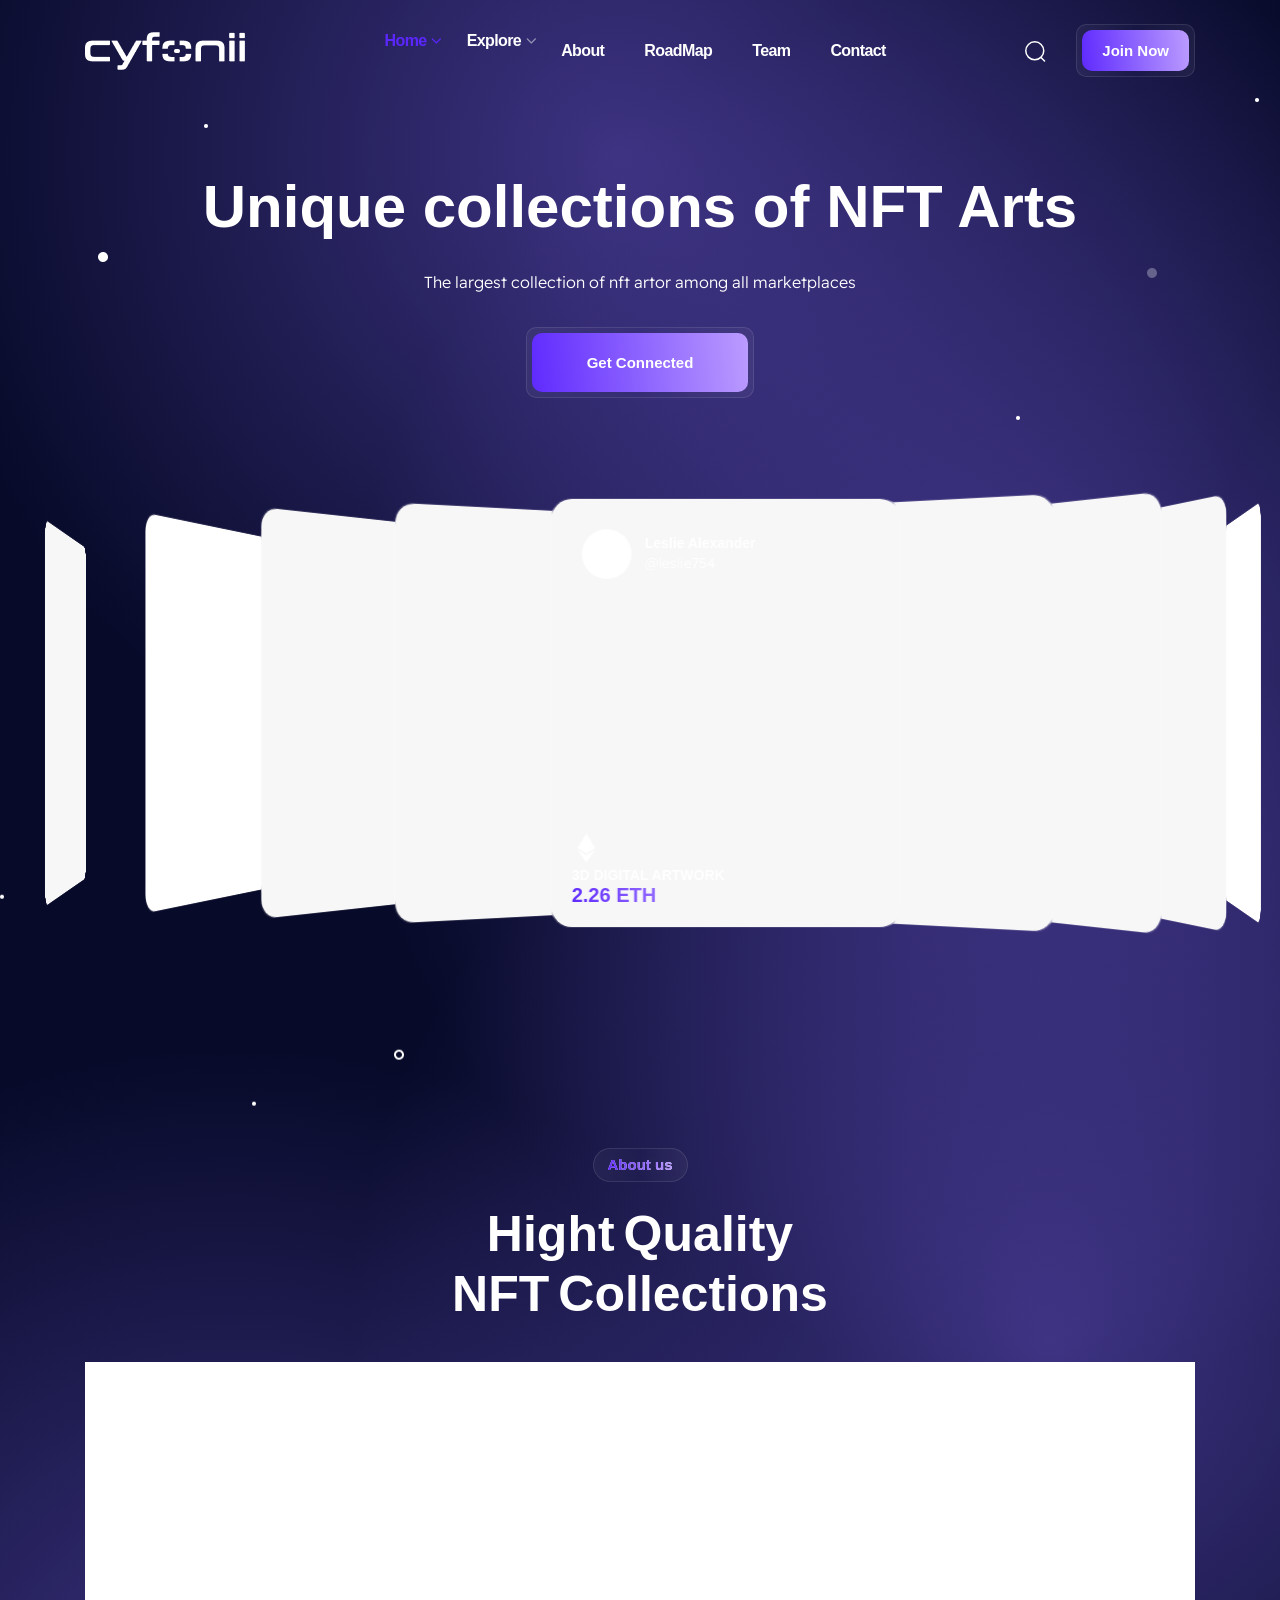
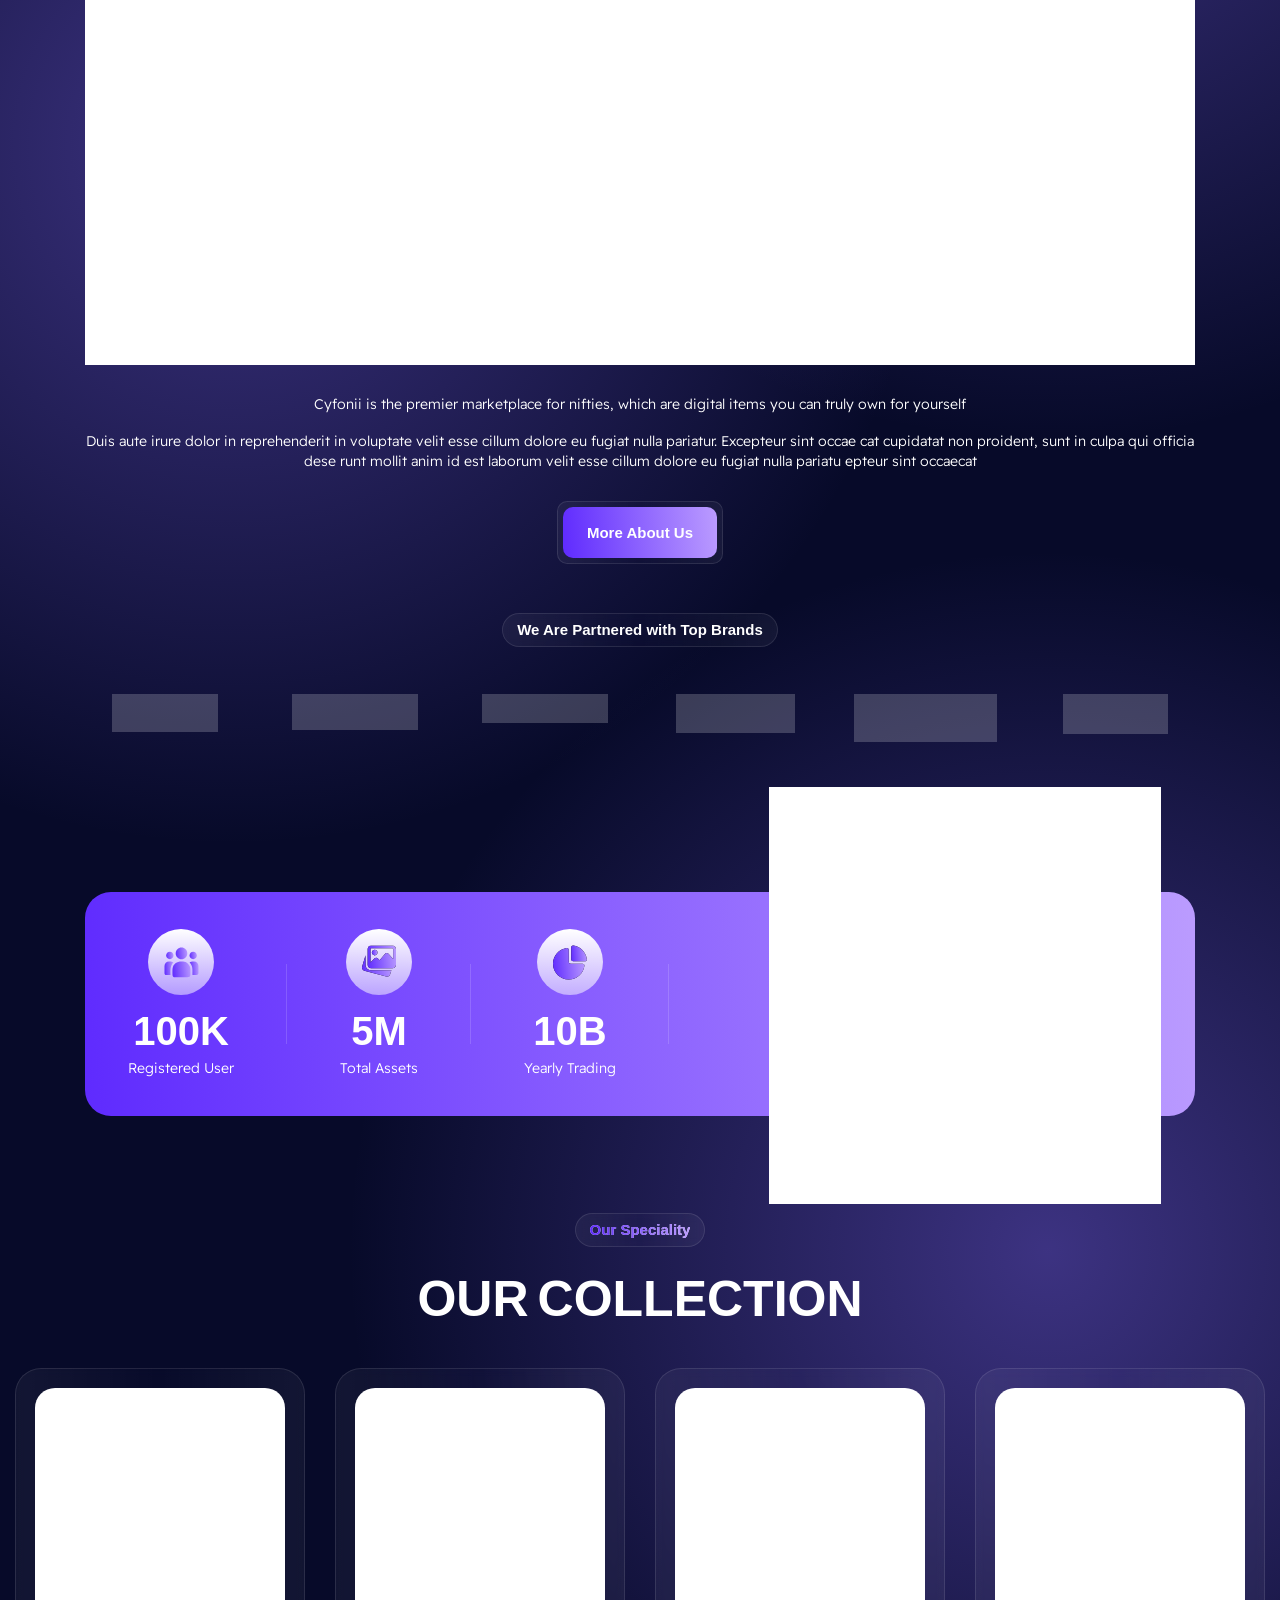
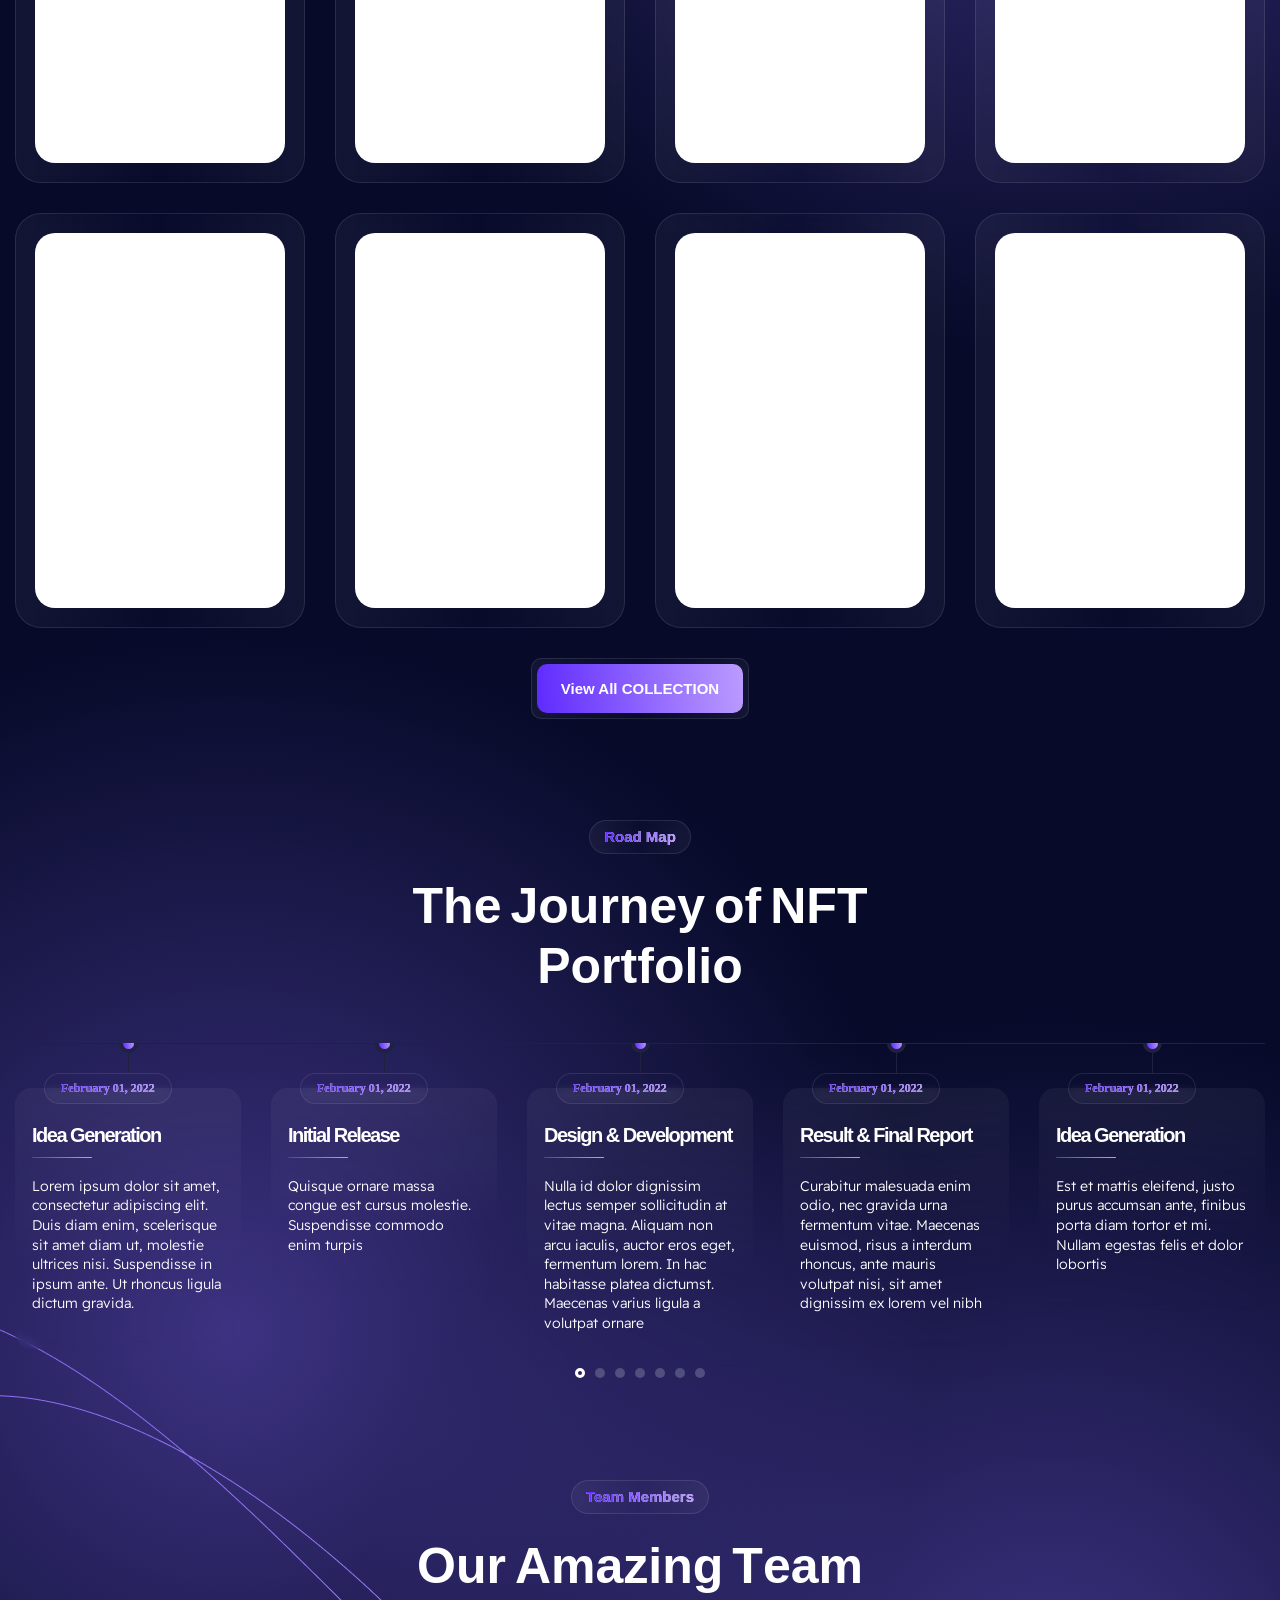
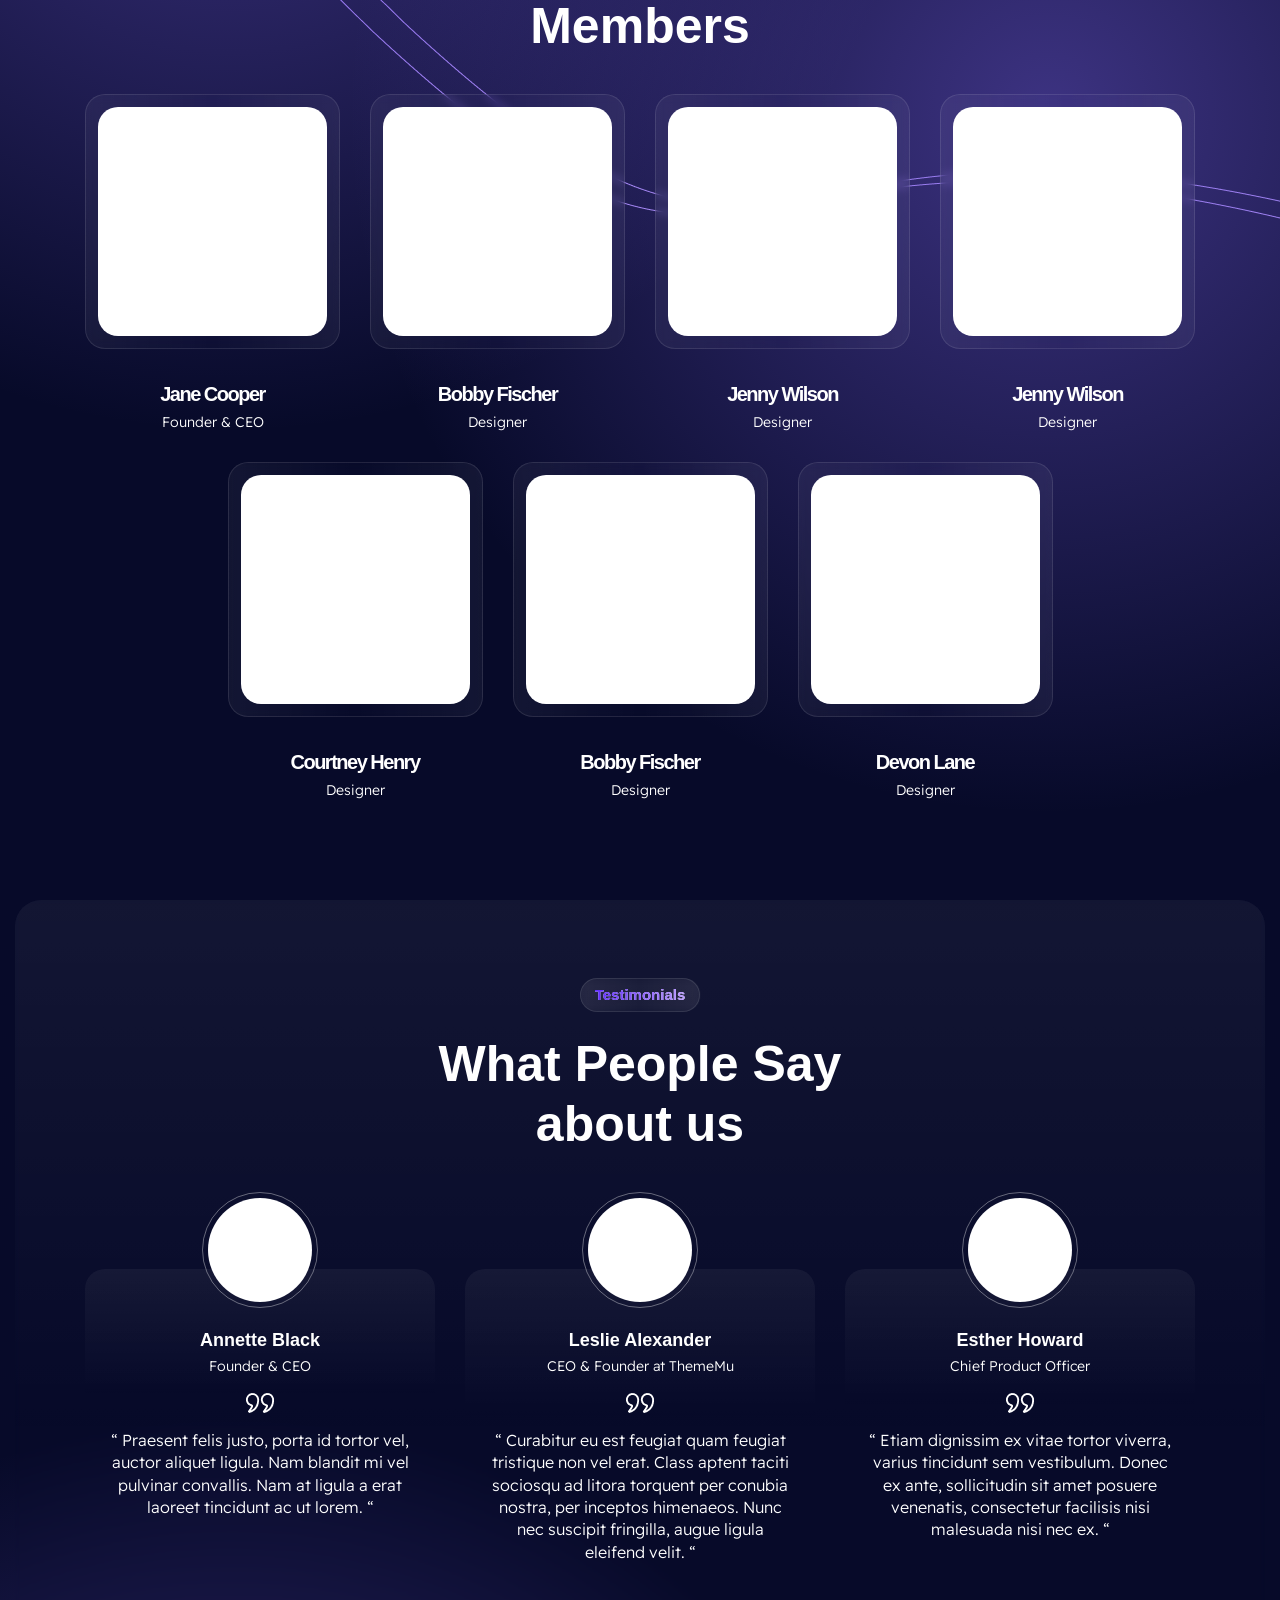
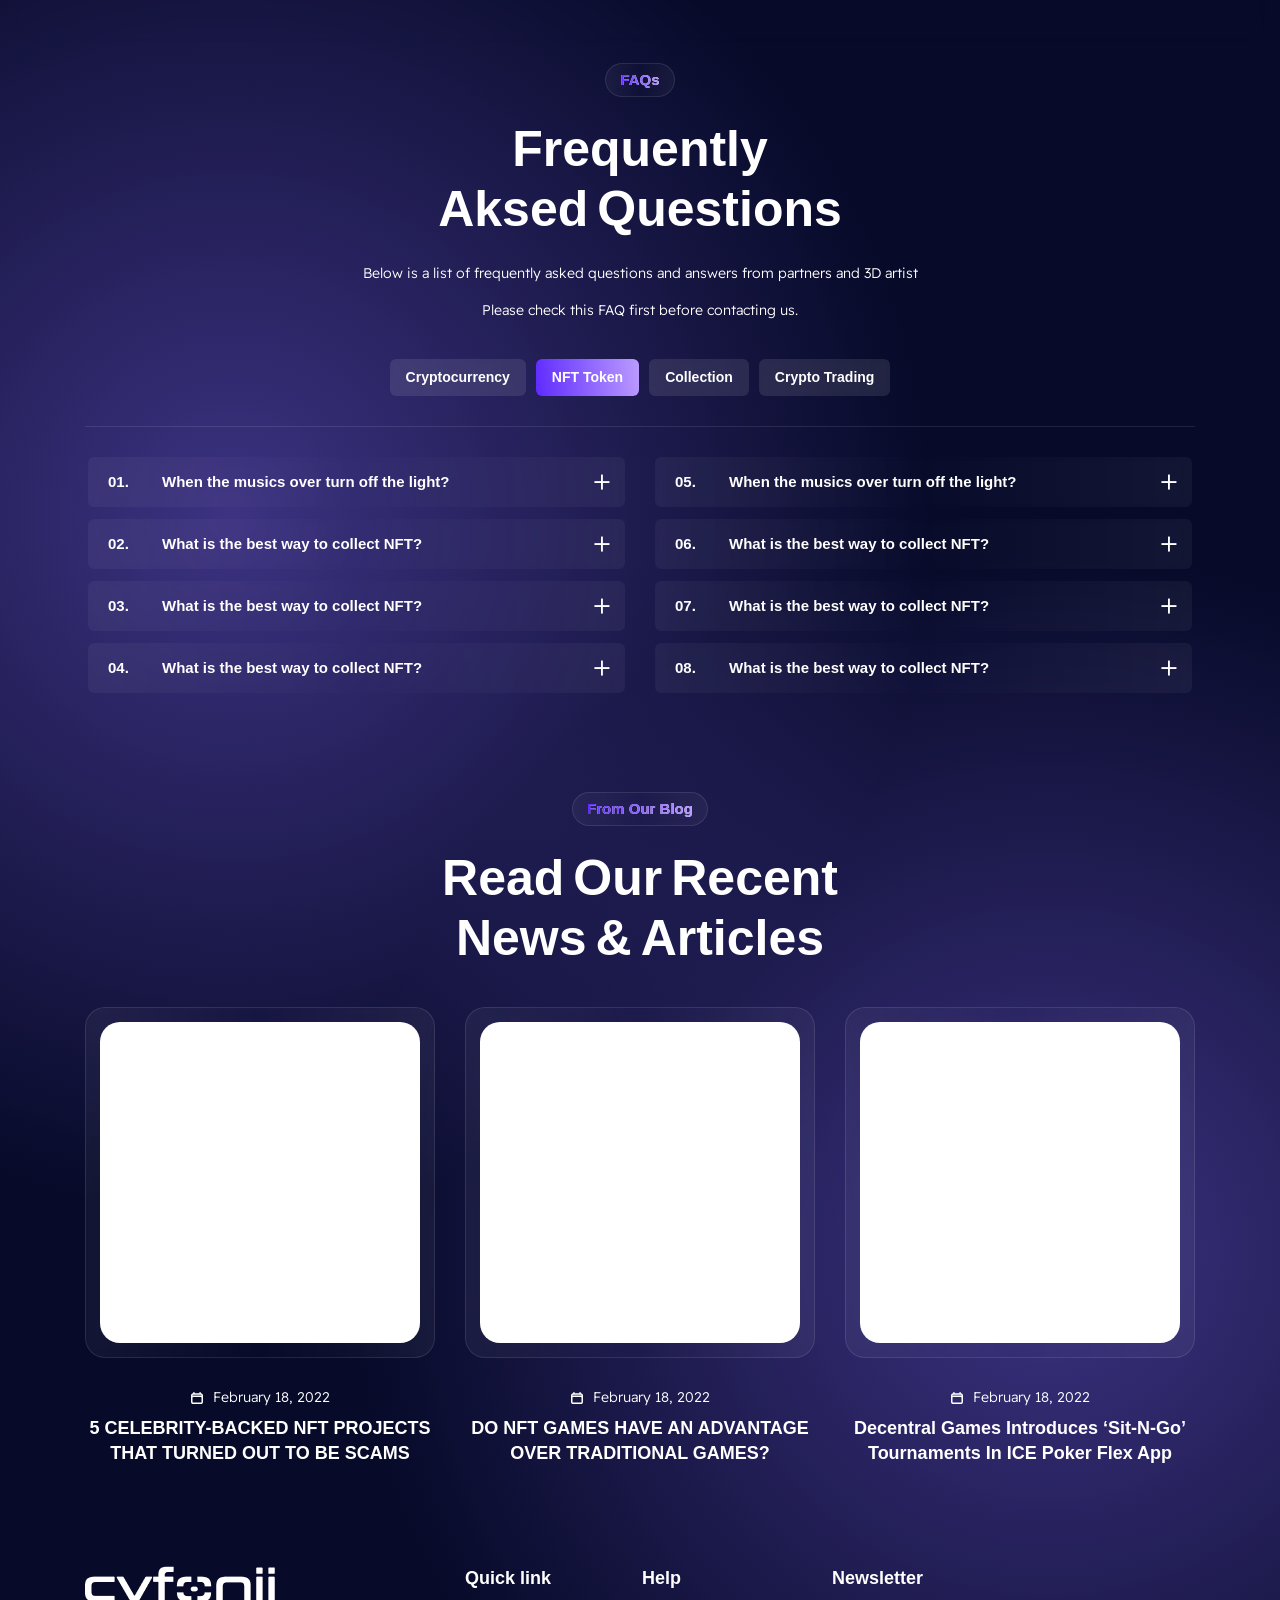
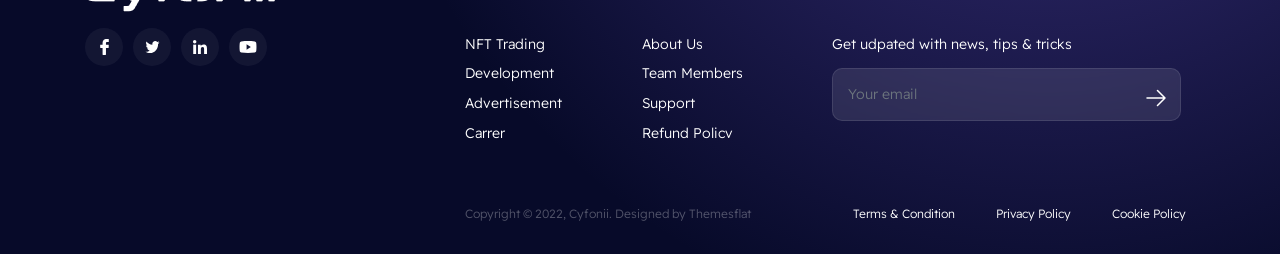
==== commit 12c935be: "Cambio 1" ====
--- a/index.html
+++ b/index.html
@@ -14,7 +14,6 @@
     />
 
     <link rel="stylesheet" href="app/dist/aos.css">
-    <link rel="stylesheet" href="app/dist/animate.css">
     <link rel="stylesheet" href="app/dist/app.css">
     <!-- end Styles -->
 
@@ -35,7 +34,7 @@
 
     <!-- Header -->
     <header id="header_main" class="header">
-        <div class="container big">
+        <div class="container">
             <div class="row">
                 <div class="col-12">
                     <div class="header__body">
@@ -51,18 +50,17 @@
                         <div class="header__right">
                             <nav id="main-nav" class="main-nav">
                                 <ul id="menu-primary-menu" class="menu">
-
                                     <li class="menu-item menu-item-has-children menu-current-item">
                                         <a href="#">Home</a>
                                         <ul class="sub-menu">
-                                            <li class="menu-item current-item"><a href="index.html">Home v1</a></li>
-                                            <li class="menu-item"><a href="home-v2.html">Home v2</a></li>
+                                            <li class="menu-item"><a href="index.html">Home v1</a></li>
+                                            <li class="menu-item "><a href="home-v2.html">Home v2</a></li>
                                             <li class="menu-item"><a href="home-v3.html">Home v3</a></li>
                                             <li class="menu-item"><a href="cardcarousel.html">Card Carousel</a></li>
                                             <li class="menu-item"><a href="zigzagcarousel.html">Zigzag Carousel</a></li>
                                             <li class="menu-item"><a href="coverflowcarousel.html">Coverflow Carousel</a></li>
                                             <li class="menu-item"><a href="itemcarousel.html">Item Carousel</a></li>
-                                            <li class="menu-item"><a href="3dcarousel.html">3D Carousel</a></li>
+                                            <li class="menu-item current-item"><a href="3dcarousel.html">3D Carousel</a></li>
 
                                         </ul>
                                     </li>
@@ -114,704 +112,266 @@
     </header>
     <!-- end Header -->
 
-    <!-- Banner -->
-    <section class="banner">
+    <section class="banner s3 s2">
+        <div class="shape"></div>
         <div class="shape right"></div>
-        <div class="container big">
+        <div class="container-fluid s4">
             <div class="row">
-                <div class="col-xl-6 col-md-12">
-                    <div class="banner__left">
-                        <div class="block-text">
-                            <h2 class="heading">Collect Next
-                                Generation <span class="s1 arlo_tm_animation_text_word"></span> <br>
-                                Today</h2>
-                            <p class="desc">Cyfonii is the premier marketplace for nifties, which are digital items you can truly own for yourself</p>
-
+                <div class="col-12">
+                    <div class="block-text center">
+                        <h2 class="heading pd">Unique collections
+                            of NFT Arts
+                            </h2>
+                            <p class="mb-34">The largest collection of nft artor among all marketplaces</p>
+                            
                             <a href="contact.html" class="action-btn"><span>Get Connected</span></a>
-                        </div>
-
-                        <div class="pay">
-                            <h6>We are Monteno NFT</h6>
-
-                            <div class="list">
-                                <p>We accept:</p>
-
-                                <ul>
-                                    <li><a href="#"><span class="icon-logo-01"></span></a></li>
-                                    <li><a href="#"><span class="icon-logo-02"></span></a></li>
-                                    <li><a href="#"><span class="icon-logo-03"></span></a></li>
-                                    <li><a href="#"><span class="icon-logo-04"></span></a></li>
-                                    <li><a href="#"><span class="icon-logo-05"><span class="path1"></span><span class="path2"></span><span class="path3"></span><span class="path4"></span></span></a></li>
-                                    <li><a href="#"><span class="icon-logo-06"></span></a></li>
-                                </ul>
-                            </div>
-                        </div>
-                    </div>
-                </div>
-                <div class="col-xl-6 col-md-12">
-
-                    <div class="banner__right">
-                        <div class="image">
-                            <img src="assets/images/layouts/banner.png" alt="">
-                        </div>
-
-                        <div class="price">
-                            <div class="icon">
-                                <img src="assets/images/icon/icon-01.png" alt="">
-                            </div>
-                            <div class="content">
-                                <p>Current Bid</p>
-                                <h5>2.26 ETH</h5>
-                            </div>
-                        </div>
-
-                        <div class="owner">
-                            <div class="image">
-                                <img src="assets/images/layouts/avt-01.png" alt="">
-                            </div>
-                            <div class="content">
-                                <h5>Leslie Alexander</h5>
-                                <p>@leslie754</p>
-                            </div>
-                        </div>
+                    </div>
+
+                    <div class="swiper cardSwiper5">
+                        
+                        <div class="swiper-wrapper">
+                          <div class="swiper-slide">
+                            <div class="card-box s2">
+
+                                <div class="image">
+                                    <img src="assets/images/layouts/item-15.png" alt="">
+                                </div>
+
+                                <div class="content">
+                                    
+    
+                                    <div class="info d-flex">
+                                        <img src="assets/images/layouts/avt-06.png" alt="">
+    
+                                        <div >
+                                            <h6 class="name">Leslie Alexander</h6>
+                                            <p>@leslie754</p>
+                                        </div>
+                                    </div>
+                                </div>
+                                <div class="top d-flex">
+                                    <span class="icon-logo-01"></span>
+                                    <div>
+                                        <h6>3D Digital Artwork</h6>
+                                        <h6 class="price">2.26 ETH</h6>
+                                    </div>
+                                </div>
+                            </div>
+                          </div>
+                          <div class="swiper-slide">
+                            <div class="card-box s2">
+
+                                <div class="image">
+                                    <img src="assets/images/layouts/item-16.png" alt="">
+                                </div>
+
+                                <div class="content">
+                                    
+    
+                                    <div class="info d-flex">
+                                        <img src="assets/images/layouts/avt-06.png" alt="">
+    
+                                        <div >
+                                            <h6 class="name">Leslie Alexander</h6>
+                                            <p>@leslie754</p>
+                                        </div>
+                                    </div>
+                                    
+                                </div>
+                                <div class="top d-flex">
+                                    <span class="icon-logo-01"></span>
+                                    <div>
+                                        <h6>3D Digital Artwork</h6>
+                                        <h6 class="price">2.26 ETH</h6>
+                                    </div>
+                                </div>
+                            </div>
+                          </div>
+                          <div class="swiper-slide">
+                            <div class="card-box s2">
+
+                                <div class="image">
+                                    <img src="assets/images/layouts/item-11.png" alt="">
+                                </div>
+
+                                <div class="content">
+                                    
+    
+                                    <div class="info d-flex">
+                                        <img src="assets/images/layouts/avt-06.png" alt="">
+    
+                                        <div >
+                                            <h6 class="name">Leslie Alexander</h6>
+                                            <p>@leslie754</p>
+                                        </div>
+                                    </div>
+                                </div>
+                                <div class="top d-flex">
+                                    <span class="icon-logo-01"></span>
+                                    <div>
+                                        <h6>3D Digital Artwork</h6>
+                                        <h6 class="price">2.26 ETH</h6>
+                                    </div>
+                                </div>
+                            </div>
+                          </div>
+                          <div class="swiper-slide">
+                            <div class="card-box s2">
+
+                                <div class="image">
+                                    <img src="assets/images/layouts/item-18.png" alt="">
+                                </div>
+
+                                <div class="content">
+                                    
+    
+                                    <div class="info d-flex">
+                                        <img src="assets/images/layouts/avt-06.png" alt="">
+    
+                                        <div >
+                                            <h6 class="name">Leslie Alexander</h6>
+                                            <p>@leslie754</p>
+                                        </div>
+                                    </div>
+                                </div>
+                                <div class="top d-flex">
+                                    <span class="icon-logo-01"></span>
+                                    <div>
+                                        <h6>3D Digital Artwork</h6>
+                                        <h6 class="price">2.26 ETH</h6>
+                                    </div>
+                                </div>
+                            </div>
+                          </div>
+                          <div class="swiper-slide">
+                            <div class="card-box s2">
+
+                                <div class="image">
+                                    <img src="assets/images/layouts/item-19.png" alt="">
+                                </div>
+
+                                <div class="content">
+                                    
+    
+                                    <div class="info d-flex">
+                                        <img src="assets/images/layouts/avt-06.png" alt="">
+    
+                                        <div >
+                                            <h6 class="name">Leslie Alexander</h6>
+                                            <p>@leslie754</p>
+                                        </div>
+                                    </div>
+                                </div>
+                                <div class="top d-flex">
+                                    <span class="icon-logo-01"></span>
+                                    <div>
+                                        <h6>3D Digital Artwork</h6>
+                                        <h6 class="price">2.26 ETH</h6>
+                                    </div>
+                                </div>
+                            </div>
+                          </div>
+                          <div class="swiper-slide">
+                            <div class="card-box s2">
+
+                                <div class="image">
+                                    <img src="assets/images/layouts/item-20.png" alt="">
+                                </div>
+
+                                <div class="content">
+                                    
+    
+                                    <div class="info d-flex">
+                                        <img src="assets/images/layouts/avt-06.png" alt="">
+    
+                                        <div >
+                                            <h6 class="name">Leslie Alexander</h6>
+                                            <p>@leslie754</p>
+                                        </div>
+                                    </div>
+                                </div>
+                                <div class="top d-flex">
+                                    <span class="icon-logo-01"></span>
+                                    <div>
+                                        <h6>3D Digital Artwork</h6>
+                                        <h6 class="price">2.26 ETH</h6>
+                                    </div>
+                                </div>
+                            </div>
+                          </div>
+                          <div class="swiper-slide">
+                            <div class="card-box s2">
+
+                                <div class="image">
+                                    <img src="assets/images/layouts/item-21.png" alt="">
+                                </div>
+
+                                <div class="content">
+                                    
+    
+                                    <div class="info d-flex">
+                                        <img src="assets/images/layouts/avt-06.png" alt="">
+    
+                                        <div >
+                                            <h6 class="name">Leslie Alexander</h6>
+                                            <p>@leslie754</p>
+                                        </div>
+                                    </div>
+                                </div>
+                                <div class="top d-flex">
+                                    <span class="icon-logo-01"></span>
+                                    <div>
+                                        <h6>3D Digital Artwork</h6>
+                                        <h6 class="price">2.26 ETH</h6>
+                                    </div>
+                                </div>
+                            </div>
+                          </div>
+                          
+
+
+                        </div>
+                      </div>
+
+                      <div class="swiper-pagination"></div>
+
+                      <div class="swiper-button-next s1">
+                        <svg width="10" height="15" viewBox="0 0 10 15" fill="none" xmlns="http://www.w3.org/2000/svg">
+                            <path d="M8.8788 7.46543L2.43654 13.8092C2.1795 14.0662 1.76387 14.0662 1.50683 13.8092L1.11856 13.4209C0.861521 13.1639 0.861521 12.7482 1.11856 12.4912L6.7131 7.00059L1.12402 1.50997C0.866998 1.25293 0.866998 0.837303 1.12402 0.580281L1.51231 0.191991C1.76933 -0.0650311 2.18496 -0.0650311 2.442 0.191991L8.88422 6.53574C9.1357 6.79278 9.1357 7.20841 8.8788 7.46543Z" fill="white" fill-opacity="0.5"/>
+                        </svg>                                
+                    </div>
+                    <div class="swiper-button-prev s1">
+                        <svg width="10" height="15" viewBox="0 0 10 15" fill="none" xmlns="http://www.w3.org/2000/svg">
+                            <path d="M1.1212 7.46543L7.56346 13.8092C7.8205 14.0662 8.23613 14.0662 8.49317 13.8092L8.88144 13.4209C9.13848 13.1639 9.13848 12.7482 8.88144 12.4912L3.2869 7.00059L8.87598 1.50997C9.133 1.25293 9.133 0.837303 8.87598 0.580281L8.48769 0.191991C8.23067 -0.0650311 7.81504 -0.0650311 7.558 0.191991L1.11578 6.53574C0.864303 6.79278 0.864302 7.20841 1.1212 7.46543Z" fill="white"/>
+                        </svg>
                     </div>
                 </div>
             </div>
         </div>
     </section>
-    <!-- End Banner -->
-
-    <!-- About -->
-    <section class="about">
+
+    <section class="about s2">
         <div class="shape"></div>
-        <div class="container">
-            <div class="row rev">
-                <div class="col-xl-6 col-md-12">
-                    <div class="about__right">
-                        <div class="images">
-                            <img class="img1" src="assets/images/layouts/about-01.png" alt="">
-                            <img class="img2" src="assets/images/layouts/about-02.png" alt="">
-                            <img class="img3" src="assets/images/layouts/about-03.png" alt="">
-                            <img class="img4" src="assets/images/layouts/about-04.png" alt="">
-                            <img class="img5" src="assets/images/layouts/about-05.png" alt="">
-                        </div>
-                    </div>
-                </div>
-                <div class="col-xl-6 col-md-12">
-                    <div class="block-text" >
-                        <h6 class="sub-heading"><span>About us</span></h6>
-                        <h3 class="heading wow" data-splitting>Hight Quality
-                            NFT Collections</h3>
-                            <p class="mb-17">Cyfonii is the premier marketplace for nifties, which are digital items you can truly own for yourself</p>
-                            <p class="mb-26">Duis aute irure dolor in reprehenderit in voluptate velit esse cillum dolore eu fugiat nulla pariatur. Excepteur sint occae cat cupidatat non proident, sunt in culpa qui officia dese runt mollit anim id est laborum velit esse cillum dolore eu fugiat nulla pariatu epteur sint occaecat</p>
-                            <a href="about.html" class="action-btn"><span>More About Us</span></a>
-                    </div>
-                </div>
-            </div>
-        </div>
-    </section>
-    <!-- End About -->
-
-    <section class="speciality">
         <div class="shape right"></div>
         <div class="container">
             <div class="row">
                 <div class="col-12">
-                    <div class="block-text center">
-                        <h6 class="sub-heading"><span>Our Speciality</span></h6>
-                        <h3 class="heading wow" data-splitting>Complete Solutions <br>
-                            for your NFT</h3>
-                            <p class="">Cyfonii is the premier marketplace for nifties, which are digital items you can truly own for yourself</p>
+                    <div class="block-text center pd-0">
+                        <h6 class="sub-heading"><span>About us</span></h6>
+                        <h3 class="heading wow" data-splitting>Hight Quality
+                             <br>
+                             NFT Collections</h3>
                             
                     </div>
-                </div>
-                <div class="col-xl-3 col-md-6">
-                    <div class="speciality-box" data-aos="fade-up" data-aos-duration="2000">
-                        <div class="icon">
-                            <svg width="48" height="48" viewBox="0 0 48 48" fill="none" xmlns="http://www.w3.org/2000/svg">
-                                <path fill-rule="evenodd" clip-rule="evenodd" d="M25.4995 11.1667H14.666V10.0001C14.666 4.84542 18.8447 0.666748 23.9994 0.666748H37.9994C43.1539 0.666748 47.3327 4.84542 47.3327 10.0001V24.0001C47.3327 29.1546 43.1539 33.3334 37.9994 33.3334H36.8327V22.5C36.8327 16.2409 31.7586 11.1667 25.4995 11.1667ZM9.99935 47.3334H23.9994C29.1539 47.3334 33.3327 43.1547 33.3327 38.0001V24.0001C33.3327 18.8454 29.1539 14.6667 23.9994 14.6667H9.99935C4.84469 14.6667 0.666016 18.8454 0.666016 24.0001V38.0001C0.666016 43.1547 4.84469 47.3334 9.99935 47.3334ZM25.1518 25.0165C25.8791 25.6528 25.9528 26.7586 25.3163 27.4859L18.6199 35.139C17.181 36.7835 14.7024 37.0035 12.996 35.6385L8.90614 32.3667C8.15142 31.7628 8.02906 30.6615 8.63283 29.9069C9.23658 29.1521 10.3378 29.0298 11.0926 29.6337L15.1825 32.9055C15.4262 33.1006 15.7803 33.069 15.9859 32.8341L22.6824 25.181C23.3187 24.4537 24.4243 24.3799 25.1518 25.0165Z" fill="url(#paint0_linear_939_616)"/>
-                                <defs>
-                                <linearGradient id="paint0_linear_939_616" x1="23.9993" y1="0.666748" x2="23.9993" y2="47.3334" gradientUnits="userSpaceOnUse">
-                                <stop offset="1" stop-color="white"/>
-                                <stop offset="1" stop-color="white" stop-opacity="0.5"/>
-                                </linearGradient>
-                                </defs>
-                            </svg>
-                        </div>
-                        <h5 class="title">Huge Collection</h5>
-                        <p>Oficia dese runt mollit anim id est labo met, consectetur adipis</p>
-                        <h3 class="number">01</h3>
-                    </div>
-                </div>
-                <div class="col-xl-3 col-md-6">
-                    <div class="speciality-box" data-aos="fade-up" data-aos-duration="2400">
-                        <div class="icon">
-                            <svg width="48" height="42" viewBox="0 0 48 42" fill="none" xmlns="http://www.w3.org/2000/svg">
-                                <path d="M39.2612 1.68623L46.0794 9.45348C47.6617 11.256 47.7559 13.9428 46.3037 15.8544L27.9319 40.0393C25.9458 42.6536 22.0529 42.6536 20.0667 40.0393L1.6949 15.8544C0.242769 13.9428 0.33692 11.256 1.91922 9.45348L8.73743 1.68623C9.67896 0.613667 11.0285 0 12.4457 0H19.5891H28.9607H35.5531C36.9701 0 38.3197 0.613667 39.2612 1.68623Z" fill="url(#paint0_linear_939_5927)"/>
-                                <defs>
-                                <linearGradient id="paint0_linear_939_5927" x1="23.9993" y1="0" x2="23.9993" y2="42" gradientUnits="userSpaceOnUse">
-                                <stop offset="1" stop-color="white"/>
-                                <stop offset="1" stop-color="white" stop-opacity="0.5"/>
-                                </linearGradient>
-                                </defs>
-                            </svg>
-                        </div>
-                        <h5 class="title">High Quality</h5>
-                        <p>Oficia dese runt mollit anim id est labo met, consectetur adipis</p>
-                        <h3 class="number">02</h3>
-                    </div>
-                </div>
-                <div class="col-xl-3 col-md-6">
-                    <div class="speciality-box" data-aos="fade-up" data-aos-duration="2800">
-                        <div class="icon">
-                            <svg width="48" height="42" viewBox="0 0 48 42" fill="none" xmlns="http://www.w3.org/2000/svg">
-                                <path fill-rule="evenodd" clip-rule="evenodd" d="M9.99935 4.66667C9.99935 2.08934 12.0887 0 14.666 0H33.3327C35.9101 0 37.9994 2.08934 37.9994 4.66667V7H9.99935V4.66667ZM5.33268 15.1667C5.33268 12.5893 7.42202 10.5 9.99935 10.5H37.9994C40.5768 10.5 42.666 12.5893 42.666 15.1667V17.5H5.33268V15.1667ZM0.666016 25.6667C0.666016 23.0893 2.75535 21 5.33268 21H42.666C45.2434 21 47.3327 23.0893 47.3327 25.6667V32.6667C47.3327 37.8212 43.1539 42 37.9994 42H9.99935C4.84469 42 0.666016 37.8212 0.666016 32.6667V25.6667ZM17.5827 28C17.5827 27.0335 18.3662 26.25 19.3327 26.25H28.666C29.6325 26.25 30.416 27.0335 30.416 28C30.416 28.9665 29.6325 29.75 28.666 29.75H19.3327C18.3662 29.75 17.5827 28.9665 17.5827 28Z" fill="url(#paint0_linear_939_156)"/>
-                                <defs>
-                                <linearGradient id="paint0_linear_939_156" x1="23.9993" y1="0" x2="23.9993" y2="42" gradientUnits="userSpaceOnUse">
-                                <stop offset="1" stop-color="white"/>
-                                <stop offset="1" stop-color="white" stop-opacity="0.5"/>
-                                </linearGradient>
-                                </defs>
-                            </svg>    
-                        </div>
-                        <h5 class="title">Top Resource</h5>
-                        <p>Oficia dese runt mollit anim id est labo met, consectetur adipis</p>
-                        <h3 class="number">03</h3>
-                    </div>
-                </div>
-                <div class="col-xl-3 col-md-6">
-                    <div class="speciality-box" data-aos="fade-up" data-aos-duration="3000">
-                        <div class="icon">
-                            <svg width="42" height="48" viewBox="0 0 42 48" fill="none" xmlns="http://www.w3.org/2000/svg">
-                                <path fill-rule="evenodd" clip-rule="evenodd" d="M42 19.6841V37.9226C42 43.1201 37.8212 47.3334 32.6667 47.3334H9.33333C4.17867 47.3334 0 43.1201 0 37.9226V19.6841C0 16.8586 1.25916 14.1826 3.42967 12.3953L15.0963 2.78856C18.532 -0.0405116 23.468 -0.040535 26.9036 2.78856L38.5702 12.3953C40.7409 14.1826 42 16.8586 42 19.6841ZM28.5833 36.2501V41.5001C28.5833 42.7888 27.5387 43.8334 26.25 43.8334H15.75C14.4613 43.8334 13.4167 42.7888 13.4167 41.5001V36.2501C13.4167 32.062 16.8119 28.6667 21 28.6667C25.1881 28.6667 28.5833 32.062 28.5833 36.2501Z" fill="url(#paint0_linear_939_899)"/>
-                                <defs>
-                                <linearGradient id="paint0_linear_939_899" x1="21" y1="0.666748" x2="21" y2="47.3334" gradientUnits="userSpaceOnUse">
-                                <stop offset="1" stop-color="white"/>
-                                <stop offset="1" stop-color="white" stop-opacity="0.5"/>
-                                </linearGradient>
-                                </defs>
-                            </svg>    
-                        </div>
-                        <h5 class="title">Big Community</h5>
-                        <p>Oficia dese runt mollit anim id est labo met, consectetur adipis</p>
-                        <h3 class="number">04</h3>
-                    </div>
-                </div>
-            </div>
-        </div>
-    </section>
-
-    <section class="portfolio">
-        <div class="shape"></div>
-        <div class="container">
-            <div class="row">
-                <div class="col-12">
-                    <div class="block-text center">
-                        <h6 class="sub-heading"><span>Join NFT Portfolio</span></h6>
-                        <h3 class="heading wow" data-splitting>Become a Cyfonii <br>
-                            Player Now</h3>
-                            
-                    </div>
-                </div>
-                <div class="col-xl-6 col-md-6">
-                    <div class="portfolio__left">
-                        <div class="portfolio-box">
-                            <div class="step">Step 1</div>
-                            <div class="icon">
-                                <svg width="38" height="40" viewBox="0 0 38 40" fill="none" xmlns="http://www.w3.org/2000/svg">
-                                    <path d="M9.625 27.0312L1.11516 25.1201L0.25 22.3438L9.625 17.6562L19 22.3438L18.0232 25.1759L9.625 27.0312Z" fill="#1DE8F1"/>
-                                    <path d="M9.625 40L0.25 35.3125V22.3438L9.625 27.0312L11.9688 30.4808V36.632L9.625 40Z" fill="#00D0FF"/>
-                                    <path d="M19 35.3125L9.625 40V27.0312L19 22.3438V35.3125Z" fill="#00BBFF"/>
-                                    <path d="M28.375 27.0312L19.8652 25.1201L19 22.3438L28.375 17.6562L37.75 22.3438L36.7732 25.1759L28.375 27.0312Z" fill="#B9A2FF"/>
-                                    <path d="M28.375 40L19 35.3125V22.3438L28.375 27.0312L30.7188 30.4808V36.632L28.375 40Z" fill="#865FFF"/>
-                                    <path d="M37.75 35.3125L28.375 40V27.0312L37.75 22.3438V35.3125Z" fill="#5C27FE"/>
-                                    <path d="M19 9.375L10.4902 7.46383L9.625 4.6875L19 0L28.375 4.6875L27.3982 7.51961L19 9.375Z" fill="#7986E8"/>
-                                    <path d="M19 22.3438L9.625 17.6562V4.6875L19 9.375L21.3438 12.7464V18.9757L19 22.3438Z" fill="#6E77E5"/>
-                                    <path d="M28.375 17.6562L19 22.3438V9.375L28.375 4.6875V17.6562Z" fill="#4C5CE1"/>
-                                    </svg>
-                                    
-                            </div>
-                            <div class="content">
-                                <h5 class="title">Connect your wallet</h5>
-                                <p>Suspendisse tristique neque a lorem placerat pharetra. Class aptent taciti sociosqu ad litora torquent per conubia nostra, per inceptos himenaeos</p>
-                            </div>
-                        </div>
-                        <div class="portfolio-box">
-                            <div class="step">Step 2</div>
-                            <div class="icon">
-                                <svg width="38" height="40" viewBox="0 0 38 40" fill="none" xmlns="http://www.w3.org/2000/svg">
-                                    <path d="M2.95254 7.0368V9.32914H1.1348C0.494411 9.32914 0.120349 10.0513 0.489802 10.5744L4.47918 16.2224C4.79379 16.6679 5.45457 16.6679 5.76918 16.2224L9.75855 10.5744C10.128 10.0513 9.75394 9.32914 9.11355 9.32914H7.29582V7.0368C7.29582 5.55156 8.50418 4.3432 9.98949 4.3432C11.4748 4.3432 12.683 5.55156 12.683 7.0368V20.1065H17.0262V7.0368C17.0262 3.15672 13.8695 0 9.98941 0C6.10933 0 2.95254 3.15672 2.95254 7.0368Z" fill="#00E3FF"/>
-                                    <path d="M17.0255 7.03664V20.1062H14.6336V7.03664C14.6336 3.56461 12.1056 0.67125 8.79297 0.102266C9.18172 0.0346094 9.58086 0 9.98898 0C13.8691 0 17.0255 3.15656 17.0255 7.03664Z" fill="#00D0FF"/>
-                                    <path d="M30.2029 39.9999H7.79977C7.00305 39.9999 6.33133 39.4059 6.23398 38.6151L4.24609 22.467H33.7565L31.7687 38.6151C31.6713 39.4059 30.9996 39.9999 30.2029 39.9999Z" fill="#865FFF"/>
-                                    <path d="M4.24609 22.4673L4.59867 25.3306H15.8534C16.4356 25.3306 16.9819 25.6428 17.2505 26.1592C17.5791 26.7913 18.2398 27.2229 19.0013 27.2229C19.763 27.2229 20.4236 26.7913 20.7522 26.1592C21.0208 25.6428 21.567 25.3306 22.1492 25.3306H27.9644C29.2641 25.3306 30.2705 26.4685 30.1117 27.7585L28.7753 38.6148C28.6775 39.406 28.0063 39.9999 27.2095 39.9999H30.203C30.9998 39.9999 31.671 39.406 31.7688 38.6148L33.7566 22.4673H4.24609Z" fill="#5C27FE"/>
-                                    <path d="M16.3707 36.3227C15.5938 36.377 14.92 35.7913 14.8656 35.0144L14.4488 29.0537C14.3945 28.2769 14.9802 27.603 15.7572 27.5487C16.534 27.4944 17.2079 28.0801 17.2622 28.857L17.679 34.8176C17.7333 35.5945 17.1476 36.2683 16.3707 36.3227Z" fill="#070A29"/>
-                                    <path d="M10.7584 36.2906C9.98717 36.399 9.27413 35.8617 9.16577 35.0905L8.33421 29.1734C8.22585 28.4022 8.76311 27.6891 9.53436 27.5808C10.3056 27.4724 11.0187 28.0097 11.127 28.7809L11.9586 34.698C12.0669 35.4691 11.5296 36.1823 10.7584 36.2906Z" fill="#070A29"/>
-                                    <path d="M21.7025 36.3227C22.4793 36.377 23.1532 35.7913 23.2075 35.0144L23.6243 29.0537C23.6786 28.2769 23.0929 27.603 22.316 27.5487C21.5391 27.4944 20.8653 28.0801 20.8109 28.857L20.3941 34.8176C20.3399 35.5945 20.9256 36.2683 21.7025 36.3227Z" fill="#070A29"/>
-                                    <path d="M27.3156 36.2906C28.0869 36.399 28.7999 35.8617 28.9083 35.0905L29.7398 29.1734C29.8482 28.4022 29.3109 27.6891 28.5397 27.5808C27.7685 27.4724 27.0554 28.0097 26.947 28.7809L26.1155 34.698C26.007 35.4691 26.5444 36.1823 27.3156 36.2906Z" fill="#070A29"/>
-                                    <path d="M34.2805 23.359H3.72273C2.59875 23.359 1.6875 22.4479 1.6875 21.3238C1.6875 20.1998 2.59867 19.2886 3.72273 19.2886H34.2805C35.4045 19.2886 36.3158 20.1997 36.3158 21.3238C36.3158 22.4479 35.4045 23.359 34.2805 23.359Z" fill="#DEC7FF"/>
-                                    <path d="M36.315 21.3237C36.315 21.8861 36.087 22.394 35.7187 22.7624C35.3511 23.1308 34.8416 23.3587 34.2799 23.3587H31.4766C32.0382 23.3587 32.5477 23.1308 32.9153 22.7624C33.2837 22.394 33.5116 21.8861 33.5116 21.3237C33.5116 20.1996 32.6005 19.2886 31.4766 19.2886H34.2799C35.4039 19.2886 36.315 20.1997 36.315 21.3237Z" fill="#FCA863"/>
-                                    <path d="M35.0425 11.061V18.9871H36.8602C37.5006 18.9871 37.8747 19.7093 37.5052 20.2324L33.5159 25.8804C33.2013 26.3259 32.5405 26.3259 32.2259 25.8804L28.2365 20.2324C27.867 19.7093 28.2411 18.9871 28.8815 18.9871H30.6992V11.061C30.6992 9.57573 29.4909 8.36737 28.0055 8.36737C26.5202 8.36737 25.312 9.57573 25.312 11.061V19.2885H20.9688V11.061C20.9688 7.18081 24.1255 4.02417 28.0055 4.02417C31.8856 4.02417 35.0425 7.18089 35.0425 11.061Z" fill="#7986E8"/>
-                                    <path d="M37.5033 20.2325L33.5138 25.88C33.1991 26.3259 32.5391 26.3259 32.2244 25.88L31.7793 25.2498L35.323 20.2326C35.6923 19.7095 35.319 18.9867 34.6783 18.9867H33.665C33.2205 18.9867 32.8602 18.6264 32.8602 18.1819V11.0608C32.8602 7.55172 30.2783 4.63422 26.9141 4.10868C27.3525 4.04024 27.8032 4.01211 28.263 4.02891C32.0615 4.16735 35.0404 7.35094 35.0404 11.152V18.9866H36.8585C37.4984 18.9866 37.8727 19.7094 37.5033 20.2325Z" fill="#4C5CE1"/>
-                                    </svg>
-                                    
-                            </div>
-                            <div class="content">
-                                <h5 class="title">Buy your NFT</h5>
-                                <p>Suspendisse tristique neque a lorem placerat pharetra. Class aptent taciti sociosqu ad litora torquent per conubia nostra, per inceptos himenaeos</p>
-                            </div>
-                        </div>
-                        <div class="portfolio-box">
-                            <div class="step">Step 3</div>
-                            <div class="icon">
-                                <svg width="40" height="36" viewBox="0 0 40 36" fill="none" xmlns="http://www.w3.org/2000/svg">
-                                    <path d="M28.2031 32.0625C28.2031 32.7187 27.6876 33.2344 27.0312 33.2344H12.9688C12.3124 33.2344 11.7969 32.7187 11.7969 32.0625C11.7969 31.4062 12.3124 30.8906 12.9688 30.8906H27.0312C27.6876 30.8906 28.2031 31.4062 28.2031 32.0625Z" fill="#DEC7FF"/>
-                                    <path d="M28.2031 32.0625C28.2031 32.7187 27.6876 33.2344 27.0312 33.2344H17.6562V30.8906H27.0312C27.6876 30.8906 28.2031 31.4062 28.2031 32.0625Z" fill="#5C27FE"/>
-                                    <path d="M28.2031 3.9375C28.2031 4.59367 27.6876 5.10938 27.0312 5.10938H12.9688C12.3124 5.10938 11.7969 4.59367 11.7969 3.9375C11.7969 3.28117 12.3124 2.76562 12.9688 2.76562H27.0312C27.6876 2.76562 28.2031 3.28117 28.2031 3.9375Z" fill="#DEC7FF"/>
-                                    <path d="M35.3582 17.0753C34.9279 17.0753 34.5147 16.8384 34.3087 16.4276L29.374 6.55821C29.0845 5.97915 29.3191 5.27532 29.8982 4.98579C30.4761 4.69743 31.1811 4.9297 31.4706 5.50993L36.4053 15.3793C36.6948 15.9584 36.4602 16.6622 35.8811 16.9517C35.7129 17.0352 35.5344 17.0753 35.3582 17.0753Z" fill="#5C27FE"/>
-                                    <path d="M30.4207 31.1379C30.2445 31.1379 30.0659 31.0978 29.8977 31.0143C29.4869 30.8094 29.25 30.3951 29.25 29.966C29.25 29.7897 29.2901 29.6101 29.3736 29.4418L34.3083 19.5725C34.599 18.9934 35.3005 18.7611 35.8807 19.0483C36.2916 19.2532 36.5284 19.6675 36.5284 20.0966C36.5284 20.2729 36.4884 20.4526 36.4048 20.6208L31.4702 30.4901C31.2641 30.901 30.851 31.1379 30.4207 31.1379Z" fill="#5C27FE"/>
-                                    <path d="M4.63989 17.0753C4.46364 17.0753 4.28513 17.0352 4.11693 16.9517C3.53786 16.6622 3.30325 15.9584 3.59278 15.3793L8.52747 5.50993C8.81817 4.9297 9.51966 4.69743 10.0999 4.98579C10.679 5.27532 10.9136 5.97915 10.624 6.55821L5.68935 16.4276C5.48333 16.8384 5.07021 17.0753 4.63989 17.0753Z" fill="#DEC7FF"/>
-                                    <path d="M9.57692 31.1379C9.14661 31.1379 8.73349 30.901 8.52747 30.4901L3.59278 20.6208C3.30325 20.0417 3.53786 19.3379 4.11693 19.0483C4.69482 18.7611 5.39982 18.9934 5.68935 19.5725L10.624 29.4418C10.9136 30.0209 10.679 30.7247 10.0999 31.0143C9.93169 31.0978 9.75317 31.1379 9.57692 31.1379Z" fill="#DEC7FF"/>
-                                    <path d="M34.3108 18.1237C34.1838 18.1237 34.0556 18.1031 33.9297 18.0597L26.4041 15.4687C25.7918 15.2582 25.4668 14.591 25.6774 13.9798C25.8879 13.3676 26.5563 13.0437 27.1663 13.2531L34.6919 15.844C35.3042 16.0546 35.6292 16.7218 35.4186 17.3329C35.2515 17.8194 34.7972 18.1237 34.3108 18.1237Z" fill="#5C27FE"/>
-                                    <path d="M25.2567 12.2105C25.0164 12.2105 24.7726 12.1361 24.5632 11.9827C24.0425 11.5994 23.9303 10.8658 24.3137 10.3439L27.8637 5.51679C28.247 4.99608 28.9783 4.88507 29.5025 5.26733C30.0232 5.65069 30.1354 6.38429 29.7519 6.90616L26.202 11.7333C25.9719 12.0456 25.6172 12.2105 25.2567 12.2105Z" fill="#5C27FE"/>
-                                    <path d="M23.7027 12.6561C23.4917 13.0078 23.1168 13.1953 22.7417 13.1953C22.5074 13.1953 22.2964 13.1249 22.0855 12.9843L17.6558 10.0311L11.9136 6.21083C11.3746 5.85935 11.234 5.13279 11.6089 4.59365C11.9604 4.05466 12.687 3.91404 13.2261 4.2656L17.6557 7.21857L23.3979 11.0389C23.937 11.3906 24.0776 12.1172 23.7027 12.6561Z" fill="#DEC7FF"/>
-                                    <path d="M19.0616 21.9848C18.8167 21.9848 18.5707 21.9082 18.3601 21.7502C17.8417 21.3623 17.7364 20.6276 18.1255 20.1103L22.3438 14.4844C22.7328 13.9659 23.4676 13.863 23.9837 14.2498C24.5021 14.6377 24.6074 15.3724 24.2183 15.8897L20 21.5156C19.77 21.8234 19.4187 21.9848 19.0616 21.9848Z" fill="#5C27FE"/>
-                                    <path d="M15.4355 23.1179C15.3131 23.1179 15.1884 23.0984 15.0648 23.0572L5.44945 19.8529C4.83601 19.6492 4.50414 18.9854 4.70898 18.3708C4.91265 17.7586 5.57187 17.4221 6.19101 17.6304L15.8063 20.8347C16.4198 21.0384 16.7516 21.7022 16.5468 22.3168C16.3831 22.8077 15.9265 23.1179 15.4355 23.1179Z" fill="#DEC7FF"/>
-                                    <path d="M27.5422 31.7708C27.2859 31.7708 27.0272 31.6873 26.811 31.5145L18.7521 25.0669C18.2474 24.6617 18.165 23.9248 18.5689 23.4189C18.9752 22.9154 19.7111 22.8307 20.2169 23.2358L28.2758 29.6834C28.7805 30.0885 28.8629 30.8255 28.4589 31.3313C28.2265 31.6197 27.8867 31.7708 27.5422 31.7708Z" fill="#5C27FE"/>
-                                    <path d="M12.0303 31.3598C11.7854 31.3598 11.5394 31.2832 11.3289 31.1252C10.8104 30.7373 10.7052 30.0026 11.0942 29.4853L15.3125 23.8594C15.7028 23.3409 16.4352 23.238 16.9525 23.6248C17.4709 24.0127 17.5761 24.7474 17.1871 25.2647L12.9688 30.8906C12.7388 31.1984 12.3875 31.3598 12.0303 31.3598Z" fill="#DEC7FF"/>
-                                    <path d="M16.8312 21.6644C16.3574 21.6644 15.9099 21.3749 15.7337 20.9045L10.3481 6.54441C10.1215 5.93785 10.4281 5.26269 11.0335 5.03496C11.6377 4.80839 12.3152 5.11394 12.543 5.72042L17.9286 20.0805C18.1552 20.6871 17.8485 21.3622 17.2431 21.59C17.107 21.6404 16.9685 21.6644 16.8312 21.6644Z" fill="#DEC7FF"/>
-                                    <path d="M19.9286 23.2907C19.4033 23.2907 18.9261 22.936 18.7934 22.4027C18.6355 21.7756 19.0177 21.1393 19.646 20.9825L33.8481 17.4325C34.4741 17.2735 35.1115 17.6557 35.2683 18.2851C35.4262 18.9122 35.044 19.5486 34.4158 19.7053L20.2136 23.2553C20.1186 23.2793 20.0225 23.2907 19.9286 23.2907Z" fill="#5C27FE"/>
-                                    <path d="M27.0312 5.10938H17.6562V2.76562H27.0312C27.6876 2.76562 28.2031 3.28117 28.2031 3.9375C28.2031 4.59367 27.6876 5.10938 27.0312 5.10938Z" fill="#5C27FE"/>
-                                    <path d="M23.7031 12.6562C23.4921 13.0079 23.1172 13.1954 22.7421 13.1954C22.5078 13.1954 22.2968 13.125 22.0859 12.9844L17.6562 10.0312V7.21875L23.3984 11.0391C23.9374 11.3907 24.078 12.1173 23.7031 12.6562Z" fill="#5C27FE"/>
-                                    <path d="M17.6562 19.1719C15.7109 19.1719 14.1406 20.7421 14.1406 22.6875C14.1406 24.6327 15.7109 26.2031 17.6562 26.2031C19.6016 26.2031 21.1719 24.6327 21.1719 22.6875C21.1719 20.7421 19.6016 19.1719 17.6562 19.1719Z" fill="#00E3FF"/>
-                                    <path d="M21.1719 22.6875C21.1719 24.6327 19.6016 26.2031 17.6562 26.2031V19.1719C19.6016 19.1719 21.1719 20.7421 21.1719 22.6875Z" fill="#00E3FF"/>
-                                    <path d="M36.4062 21.5156C34.4677 21.5156 32.8906 19.9386 32.8906 18C32.8906 16.0614 34.4677 14.4844 36.4062 14.4844C38.3448 14.4844 40 16.0614 40 18C40 19.9386 38.3448 21.5156 36.4062 21.5156Z" fill="#00E3FF"/>
-                                    <path d="M29.375 7.45312C27.4364 7.45312 25.8594 5.87609 25.8594 3.9375C25.8594 1.99891 27.4364 0.421875 29.375 0.421875C31.3136 0.421875 32.8906 1.99891 32.8906 3.9375C32.8906 5.87609 31.3136 7.45312 29.375 7.45312Z" fill="#00E3FF"/>
-                                    <path d="M24.6875 16.8281C22.7489 16.8281 21.1719 15.2511 21.1719 13.3125C21.1719 11.3739 22.7489 9.79688 24.6875 9.79688C26.6261 9.79688 28.2031 11.3739 28.2031 13.3125C28.2031 15.2511 26.6261 16.8281 24.6875 16.8281Z" fill="#00E3FF"/>
-                                    <path d="M29.375 35.5781C27.4364 35.5781 25.8594 34.0011 25.8594 32.0625C25.8594 30.1239 27.4364 28.5469 29.375 28.5469C31.3136 28.5469 32.8906 30.1239 32.8906 32.0625C32.8906 34.0011 31.3136 35.5781 29.375 35.5781Z" fill="#00E3FF"/>
-                                    <path d="M3.59375 21.5156C1.65516 21.5156 0 19.9386 0 18C0 16.0614 1.65516 14.4844 3.59375 14.4844C5.53234 14.4844 7.10938 16.0614 7.10938 18C7.10938 19.9386 5.53234 21.5156 3.59375 21.5156Z" fill="#00E3FF"/>
-                                    <path d="M10.625 7.45312C8.68641 7.45312 7.10938 5.87609 7.10938 3.9375C7.10938 1.99891 8.68641 0.421875 10.625 0.421875C12.5636 0.421875 14.1406 1.99891 14.1406 3.9375C14.1406 5.87609 12.5636 7.45312 10.625 7.45312Z" fill="#00E3FF"/>
-                                    <path d="M10.625 35.5781C8.68641 35.5781 7.10938 34.0011 7.10938 32.0625C7.10938 30.1239 8.68641 28.5469 10.625 28.5469C12.5636 28.5469 14.1406 30.1239 14.1406 32.0625C14.1406 34.0011 12.5636 35.5781 10.625 35.5781Z" fill="#00E3FF"/>
-                                    </svg>
-                                    
-                            </div>
-                            <div class="content">
-                                <h5 class="title">Create collection</h5>
-                                <p>Suspendisse tristique neque a lorem placerat pharetra. Class aptent taciti sociosqu ad litora torquent per conubia nostra, per inceptos himenaeos</p>
-                            </div>
-                        </div>
-                        <div class="portfolio-box">
-                            <div class="step">Step 4</div>
-                            <div class="icon">
-                                <svg width="40" height="40" viewBox="0 0 40 40" fill="none" xmlns="http://www.w3.org/2000/svg">
-                                    <path d="M1.17188 32.9688C0.524141 32.9688 0 32.4446 0 31.7969V27.1094C0 26.4616 0.524141 25.9375 1.17188 25.9375C1.81961 25.9375 2.34375 26.4616 2.34375 27.1094V31.7969C2.34375 32.4446 1.81961 32.9688 1.17188 32.9688Z" fill="#00D0FF"/>
-                                    <path d="M38.8281 32.9688C38.1804 32.9688 37.6562 32.4446 37.6562 31.7969V27.1094C37.6562 26.4616 38.1804 25.9375 38.8281 25.9375C39.4759 25.9375 40 26.4616 40 27.1094V31.7969C40 32.4446 39.4759 32.9688 38.8281 32.9688Z" fill="#00BBFF"/>
-                                    <path d="M39.25 30.6952L20.4219 23.664C20.2812 23.6172 20.1406 23.5938 20 23.5938C19.8594 23.5938 19.7188 23.6172 19.5781 23.664L0.75 30.6952C0.304688 30.8593 0 31.3046 0 31.7969C0 32.289 0.304688 32.7343 0.75 32.8984L19.5781 39.9296C19.7188 39.9766 19.8594 40 20 40C20.1406 40 20.2812 39.9766 20.4219 39.9296L39.25 32.8984C39.6953 32.7343 40 32.289 40 31.7969C40 31.3046 39.6953 30.8593 39.25 30.6952Z" fill="#00E3FF"/>
-                                    <path d="M40 31.7969C40 32.289 39.6953 32.7343 39.25 32.8984L20.4219 39.9296C20.2812 39.9766 20.1406 40 20 40V23.5938C20.1406 23.5938 20.2812 23.6172 20.4219 23.664L39.25 30.6952C39.6953 30.8593 40 31.3046 40 31.7969Z" fill="#00D0FF"/>
-                                    <path d="M20.0001 26.0077L4.5 31.7968L20.0001 37.5858L35.5002 31.7968L20.0001 26.0077Z" fill="#00D0FF"/>
-                                    <path d="M35.5001 31.7968L20 37.5858V26.0077L35.5001 31.7968Z" fill="#00BBFF"/>
-                                    <path d="M27.6406 5.14844L21.4453 7.55523L20 10.7031L17.6562 11.875V17.7344L20 21.0859C20.1876 21.0859 20.3749 21.039 20.5625 20.9453L30.0156 15.7188C30.3907 15.5078 30.625 15.1329 30.625 14.7109V5.42969L27.6406 5.14844Z" fill="#4C5CE1"/>
-                                    <path d="M12.3594 5.14844L9.375 5.42969V14.7109C9.375 15.1329 9.6093 15.5078 9.98438 15.7188L19.4375 20.9453C19.6251 21.039 19.8124 21.0859 20 21.0859V10.7031L18.8502 7.52344L12.3594 5.14844Z" fill="#6E77E5"/>
-                                    <path d="M32.993 33.039L29.665 31.7969L32.993 30.5546C33.6024 30.3203 33.9071 29.6406 33.6727 29.0313C33.4384 28.4453 32.782 28.1406 32.1727 28.3515L26.2586 30.5546L23.3289 29.4531L26.6571 28.2109C27.2663 27.9766 27.5711 27.2968 27.3367 26.6875C27.1257 26.1016 26.4461 25.7969 25.8367 26.0078L20.0008 28.2109L14.1648 26.0078C13.5555 25.7969 12.8758 26.1016 12.6648 26.6875C12.4306 27.2967 12.7352 27.9766 13.3445 28.2109L16.6728 29.4531L13.7431 30.5546L7.82907 28.3515C7.21969 28.1172 6.53993 28.4453 6.32907 29.0313C6.09461 29.6405 6.3993 30.3203 7.00867 30.5546L10.3367 31.7969L7.00867 33.039C6.3993 33.2735 6.09461 33.9531 6.32907 34.5625C6.56336 35.1485 7.21969 35.4531 7.82907 35.2421L13.7431 33.039L16.6728 34.1406L13.3446 35.3828C12.7354 35.6172 12.4306 36.2968 12.665 36.9063C12.876 37.4922 13.5556 37.7969 14.165 37.5859L20.0009 35.3828L25.8369 37.5859C25.9775 37.6328 26.1181 37.6563 26.2588 37.6563C26.7275 37.6563 27.1728 37.375 27.337 36.9063C27.5713 36.2969 27.2666 35.6172 26.6573 35.3828L23.3289 34.1406L26.2586 33.039L32.1727 35.2421C32.3133 35.2891 32.4305 35.3125 32.5712 35.3125C33.0633 35.3125 33.5086 35.0313 33.6727 34.5625C33.9072 33.9531 33.6025 33.2735 32.993 33.039ZM20.0009 32.8984L17.0946 31.7969L20.0009 30.6953L22.9071 31.7969L20.0009 32.8984Z" fill="#00E3FF"/>
-                                    <path d="M1.17188 16.5625C0.524141 16.5625 0 16.0384 0 15.3906V13.0469C0 12.3991 0.524141 11.875 1.17188 11.875C1.81961 11.875 2.34375 12.3991 2.34375 13.0469V15.3906C2.34375 16.0384 1.81961 16.5625 1.17188 16.5625Z" fill="#00D0FF"/>
-                                    <path d="M1.17188 23.5938C0.524141 23.5938 0 23.0696 0 22.4219V20.0781C0 19.4304 0.524141 18.9062 1.17188 18.9062C1.81961 18.9062 2.34375 19.4304 2.34375 20.0781V22.4219C2.34375 23.0696 1.81961 23.5938 1.17188 23.5938Z" fill="#00D0FF"/>
-                                    <path d="M1.17188 9.53125C0.524141 9.53125 0 9.00711 0 8.35938V6.01562C0 5.36789 0.524141 4.84375 1.17188 4.84375C1.81961 4.84375 2.34375 5.36789 2.34375 6.01562V8.35938C2.34375 9.00711 1.81961 9.53125 1.17188 9.53125Z" fill="#00D0FF"/>
-                                    <path d="M38.8281 16.5625C38.1804 16.5625 37.6562 16.0384 37.6562 15.3906V13.0469C37.6562 12.3991 38.1804 11.875 38.8281 11.875C39.4759 11.875 40 12.3991 40 13.0469V15.3906C40 16.0384 39.4759 16.5625 38.8281 16.5625Z" fill="#00BBFF"/>
-                                    <path d="M38.8281 23.5938C38.1804 23.5938 37.6562 23.0696 37.6562 22.4219V20.0781C37.6562 19.4304 38.1804 18.9062 38.8281 18.9062C39.4759 18.9062 40 19.4304 40 20.0781V22.4219C40 23.0696 39.4759 23.5938 38.8281 23.5938Z" fill="#00BBFF"/>
-                                    <path d="M38.8281 9.53125C38.1804 9.53125 37.6562 9.00711 37.6562 8.35938V6.01562C37.6562 5.36789 38.1804 4.84375 38.8281 4.84375C39.4759 4.84375 40 5.36789 40 6.01562V8.35938C40 9.00711 39.4759 9.53125 38.8281 9.53125Z" fill="#00BBFF"/>
-                                    <path d="M5.85938 11.875C5.21164 11.875 4.6875 11.3509 4.6875 10.7031V8.35938C4.6875 7.71164 5.21164 7.1875 5.85938 7.1875C6.50711 7.1875 7.03125 7.71164 7.03125 8.35938V10.7031C7.03125 11.3509 6.50711 11.875 5.85938 11.875Z" fill="#00D0FF"/>
-                                    <path d="M5.85938 18.9062C5.21164 18.9062 4.6875 18.3821 4.6875 17.7344V15.3906C4.6875 14.7429 5.21164 14.2188 5.85938 14.2188C6.50711 14.2188 7.03125 14.7429 7.03125 15.3906V17.7344C7.03125 18.3821 6.50711 18.9062 5.85938 18.9062Z" fill="#00D0FF"/>
-                                    <path d="M5.85938 25.9375C5.21164 25.9375 4.6875 25.4134 4.6875 24.7656V22.4219C4.6875 21.7741 5.21164 21.25 5.85938 21.25C6.50711 21.25 7.03125 21.7741 7.03125 22.4219V24.7656C7.03125 25.4134 6.50711 25.9375 5.85938 25.9375Z" fill="#00D0FF"/>
-                                    <path d="M5.85938 4.84375C5.21164 4.84375 4.6875 4.31961 4.6875 3.67188V1.17188C4.6875 0.524141 5.21164 0 5.85938 0C6.50711 0 7.03125 0.524141 7.03125 1.17188V3.67188C7.03125 4.31961 6.50711 4.84375 5.85938 4.84375Z" fill="#00D0FF"/>
-                                    <path d="M34.1406 11.875C33.4929 11.875 32.9688 11.3509 32.9688 10.7031V8.35938C32.9688 7.71164 33.4929 7.1875 34.1406 7.1875C34.7884 7.1875 35.3125 7.71164 35.3125 8.35938V10.7031C35.3125 11.3509 34.7884 11.875 34.1406 11.875Z" fill="#00BBFF"/>
-                                    <path d="M34.1406 18.9062C33.4929 18.9062 32.9688 18.3821 32.9688 17.7344V15.3906C32.9688 14.7429 33.4929 14.2188 34.1406 14.2188C34.7884 14.2188 35.3125 14.7429 35.3125 15.3906V17.7344C35.3125 18.3821 34.7884 18.9062 34.1406 18.9062Z" fill="#00BBFF"/>
-                                    <path d="M34.1406 25.9375C33.4929 25.9375 32.9688 25.4134 32.9688 24.7656V22.4219C32.9688 21.7741 33.4929 21.25 34.1406 21.25C34.7884 21.25 35.3125 21.7741 35.3125 22.4219V24.7656C35.3125 25.4134 34.7884 25.9375 34.1406 25.9375Z" fill="#00BBFF"/>
-                                    <path d="M34.1406 4.84375C33.4929 4.84375 32.9688 4.31961 32.9688 3.67188V1.17188C32.9688 0.524141 33.4929 0 34.1406 0C34.7884 0 35.3125 0.524141 35.3125 1.17188V3.67188C35.3125 4.31961 34.7884 4.84375 34.1406 4.84375Z" fill="#00BBFF"/>
-                                    <path d="M30.625 5.42969L20 10.7031L9.375 5.42969L20 0L30.625 5.42969Z" fill="#7986E8"/>
-                                    <path d="M33.672 34.5625C33.508 35.0313 33.0627 35.3125 32.5705 35.3125C32.4299 35.3125 32.3127 35.2891 32.172 35.2421L26.258 33.039L23.3282 34.1406L26.6564 35.3828C27.2656 35.6172 27.5704 36.2968 27.336 36.9063C27.172 37.375 26.7266 37.6563 26.2578 37.6563C26.1172 37.6563 25.9766 37.6328 25.8359 37.5859L20 35.3828V32.8984L22.9064 31.7969L20.0002 30.6953V28.2109L25.8361 26.0078C26.4455 25.7969 27.1252 26.1016 27.3361 26.6875C27.5704 27.2967 27.2657 27.9766 26.6565 28.2109L23.3282 29.4531L26.2579 30.5546L32.172 28.3515C32.7813 28.1406 33.4377 28.4453 33.672 29.0313C33.9064 29.6405 33.6017 30.3203 32.9923 30.5546L29.6643 31.7969L32.9923 33.039C33.6018 33.2735 33.9065 33.9531 33.672 34.5625Z" fill="#00D0FF"/>
-                                    </svg>
-                                    
-                            </div>
-                            <div class="content">
-                                <h5 class="title">Sell your NFT</h5>
-                                <p>Suspendisse tristique neque a lorem placerat pharetra. Class aptent taciti sociosqu ad litora torquent per conubia nostra, per inceptos himenaeos</p>
-                            </div>
-                        </div>
-                    </div>
-                </div>
-
-                <div class="col-xl-6 col-md-6">
-                    <div class="portfolio__right">
-                        <div class="image" data-aos="fade-left" data-aos-duration="2000">
-                            <img src="assets/images/layouts/portfolio.png" alt="">
-                        </div>
-                    </div>
-                </div>
-            </div>
-        </div>
-    </section>
-
-    <section class="project">
-        <div class="shape right"></div>
-        <div class="container">
-            <div class="row">
-                <div class="col-12">
-                    <div class="block-text center">
-                        <h6 class="sub-heading"><span>Our Speciality</span></h6>
-                        <h3 class="heading wow" data-splitting>OUR COLLECTION</h3>
-                    </div>
-
-                    <div class="swiper project-swiper">
-                        <div class="swiper-wrapper">
-                          <div class="swiper-slide">
-                            <div class="project-box">
-                                <div class="image">
-                                    <a href="nft.html">
-                                        <img src="assets/images/layouts/project-01.png" alt="">
-                                    </a>
-                                </div>
-                                <div class="content">
-                                    <a href="nft.html" class="h5 title">3D Digital Artwork</a>
-                                </div>
-                            </div>
-                          </div>
-                          <div class="swiper-slide">
-                            <div class="project-box">
-                                <div class="image">
-                                    <a href="nft.html">
-                                        <img src="assets/images/layouts/project-02.png" alt="">
-                                    </a>
-                                </div>
-                                <div class="content">
-                                    <a href="nft.html" class="h5 title">King Of Pirates</a>
-                                </div>
-                            </div>
-                          </div>
-                          <div class="swiper-slide">
-                            <div class="project-box">
-                                <div class="image">
-                                    <a href="nft.html">
-                                        <img src="assets/images/layouts/project-03.png" alt="">
-                                    </a>
-                                </div>
-                                <div class="content">
-                                    <a href="nft.html" class="h5 title">Pomeranian Doge</a>
-                                </div>
-                            </div>
-                          </div>
-                          <div class="swiper-slide">
-                            <div class="project-box">
-                                <div class="image">
-                                    <a href="nft.html">
-                                        <img src="assets/images/layouts/project-04.png" alt="">
-                                    </a>
-                                </div>
-                                <div class="content">
-                                    <a href="nft.html" class="h5 title">Nintendo Switch</a>
-                                </div>
-                            </div>
-                          </div>
-                          <div class="swiper-slide">
-                            <div class="project-box">
-                                <div class="image">
-                                    <a href="nft.html">
-                                        <img src="assets/images/layouts/project-05.png" alt="">
-                                    </a>
-                                </div>
-                                <div class="content">
-                                    <a href="nft.html" class="h5 title">The Strange Art</a>
-                                </div>
-                            </div>
-                          </div>
-                          <div class="swiper-slide">
-                            <div class="project-box">
-                                <div class="image">
-                                    <a href="nft.html">
-                                        <img src="assets/images/layouts/project-03.png" alt="">
-                                    </a>
-                                </div>
-                                <div class="content">
-                                    <a href="nft.html" class="h5 title">3D Digital Artwork</a>
-                                </div>
-                            </div>
-                          </div>
-                          <div class="swiper-slide">
-                            <div class="project-box">
-                                <div class="image">
-                                    <a href="nft.html">
-                                        <img src="assets/images/layouts/project-04.png" alt="">
-                                    </a>
-                                </div>
-                                <div class="content">
-                                    <a href="nft.html" class="h5 title">3D Digital Artwork</a>
-                                </div>
-                            </div>
-                          </div>
-                          <div class="swiper-slide">
-                            <div class="project-box">
-                                <div class="image">
-                                    <a href="nft.html">
-                                        <img src="assets/images/layouts/project-05.png" alt="">
-                                    </a>
-                                </div>
-                                <div class="content">
-                                    <a href="nft.html" class="h5 title">3D Digital Artwork</a>
-                                </div>
-                            </div>
-                          </div>
-                          <div class="swiper-slide">
-                            <div class="project-box">
-                                <div class="image">
-                                    <a href="nft.html">
-                                        <img src="assets/images/layouts/project-03.png" alt="">
-                                    </a>
-                                </div>
-                                <div class="content">
-                                    <a href="nft.html" class="h5 title">3D Digital Artwork</a>
-                                </div>
-                            </div>
-                          </div>
-                        </div>
-                        <div class="swiper-pagination"></div>
-                        <div class="swiper-button-next">
-                            <svg width="10" height="15" viewBox="0 0 10 15" fill="none" xmlns="http://www.w3.org/2000/svg">
-                                <path d="M8.8788 7.46543L2.43654 13.8092C2.1795 14.0662 1.76387 14.0662 1.50683 13.8092L1.11856 13.4209C0.861521 13.1639 0.861521 12.7482 1.11856 12.4912L6.7131 7.00059L1.12402 1.50997C0.866998 1.25293 0.866998 0.837303 1.12402 0.580281L1.51231 0.191991C1.76933 -0.0650311 2.18496 -0.0650311 2.442 0.191991L8.88422 6.53574C9.1357 6.79278 9.1357 7.20841 8.8788 7.46543Z" fill="white" fill-opacity="0.5"/>
-                            </svg>                                
-                        </div>
-                        <div class="swiper-button-prev">
-                            <svg width="10" height="15" viewBox="0 0 10 15" fill="none" xmlns="http://www.w3.org/2000/svg">
-                                <path d="M1.1212 7.46543L7.56346 13.8092C7.8205 14.0662 8.23613 14.0662 8.49317 13.8092L8.88144 13.4209C9.13848 13.1639 9.13848 12.7482 8.88144 12.4912L3.2869 7.00059L8.87598 1.50997C9.133 1.25293 9.133 0.837303 8.87598 0.580281L8.48769 0.191991C8.23067 -0.0650311 7.81504 -0.0650311 7.558 0.191991L1.11578 6.53574C0.864303 6.79278 0.864302 7.20841 1.1212 7.46543Z" fill="white"/>
-                            </svg>
-                        </div>
-                      </div>
-                </div>
-
-            </div>
-        </div>
-    </section>
-
-    <section class="roadmap">
-        <img src="assets/images/background/line.png" alt="" class="img-line">
-        <div class="shape"></div>
-        <div class="container">
-            <div class="row">
-                <div class="col-12">
-                    <div class="block-text center">
-                        <h6 class="sub-heading"><span>Road Map</span></h6>
-                        <h3 class="heading wow" data-splitting>The Journey of <br>
-                            Cyfonii NFT</h3>
-                    </div>
-
-                    <div class="roadmap__main" data-aos="fade-up" data-aos-duration="2000">
-                        <div class="roadmap-box" >
-                            <div class="time">February 01, 2022</div>
-                            <div class="content">
-                                <h5 class="title">Idea Generation</h5>
-                                <p class="text">Lorem ipsum dolor sit amet, consectetur adipiscing elit. Duis diam enim, scelerisque sit amet diam ut, molestie ultrices nisi. Suspendisse in ipsum ante. Ut rhoncus ligula dictum gravida.</p>
-                            </div>
-                        </div>
-                        <div class="roadmap-box right" >
-                            <div class="time">February 01, 2022</div>
-                            <div class="content">
-                                <h5 class="title">Design & Development</h5>
-                                <p class="text">Lorem ipsum dolor sit amet, consectetur adipiscing elit. Duis diam enim, scelerisque sit amet diam ut, molestie ultrices nisi. Suspendisse in ipsum ante. Ut rhoncus ligula dictum gravida.</p>
-                            </div>
-                        </div>
-                        <div class="roadmap-box" >
-                            <div class="time">February 01, 2022</div>
-                            <div class="content">
-                                <h5 class="title">Initial Release</h5>
-                                <p class="text">Lorem ipsum dolor sit amet, consectetur adipiscing elit. Duis diam enim, scelerisque sit amet diam ut, molestie ultrices nisi. Suspendisse in ipsum ante. Ut rhoncus ligula dictum gravida.</p>
-                            </div>
-                        </div>
-                        <div class="roadmap-box right">
-                            <div class="time">February 01, 2022</div>
-                            <div class="content">
-                                <h5 class="title">Result & Final Report</h5>
-                                <p class="text">Lorem ipsum dolor sit amet, consectetur adipiscing elit. Duis diam enim, scelerisque sit amet diam ut, molestie ultrices nisi. Suspendisse in ipsum ante. Ut rhoncus ligula dictum gravida.</p>
-                            </div>
-                        </div>
-                        <div class="roadmap-box">
-                            <div class="time">February 01, 2022</div>
-                            <div class="content">
-                                <h5 class="title">Design & Development</h5>
-                                <p class="text">Lorem ipsum dolor sit amet, consectetur adipiscing elit. Duis diam enim, scelerisque sit amet diam ut, molestie ultrices nisi. Suspendisse in ipsum ante. Ut rhoncus ligula dictum gravida.</p>
-                            </div>
-                        </div>
-                        <div class="icon"></div>
-                        <div class="icon bottom"></div>
-
-                        
-                    </div>
-                    <div class="button">
-                        <a href="roadmap.html" class="action-btn"><span>View Full Road Map</span></a>
-                    </div>
-
-                </div>
-
-            </div>
-        </div>
-    </section>
-
-    <section class="team">
-        <div class="container">
-            <div class="row">
-                <div class="col-12">
-                    <div class="block-text center">
-                        <h6 class="sub-heading"><span>Team Members</span></h6>
-                        <h3 class="heading wow" data-splitting>Our Amazing Team
-                            <br>
-                            Members</h3>
-                    </div>
-
-                    <div class="swiper team-swiper">
-                        <div class="swiper-wrapper">
-                          <div class="swiper-slide">
-                            <div class="team-box">
-                                <div class="image">
-                                    <a href="team.html">
-                                        <img src="assets/images/layouts/team-01.png" alt="">
-                                    </a>
-                                </div>
-                                <div class="content">
-                                    <a href="team.html" class="h5 name">Jane Cooper</a>
-                                    <p class="postion">
-                                        Founder & CEO
-                                    </p>
-
-                                    <ul class="list-social">
-                                        <li><a href="#">
-                                            <svg width="9" height="16" viewBox="0 0 9 16" fill="none" xmlns="http://www.w3.org/2000/svg">
-                                                <path d="M2.57969 9.03953C2.51969 9.03953 1.19969 9.03953 0.599688 9.03953C0.279688 9.03953 0.179688 8.91953 0.179688 8.61953C0.179688 7.81953 0.179688 6.99953 0.179688 6.19953C0.179688 5.87953 0.299688 5.77953 0.599688 5.77953H2.57969C2.57969 5.71953 2.57969 4.55953 2.57969 4.01953C2.57969 3.21953 2.71969 2.45953 3.11969 1.75953C3.53969 1.03953 4.13969 0.559531 4.89969 0.279531C5.39969 0.0995311 5.89969 0.0195312 6.43969 0.0195312H8.39969C8.67969 0.0195312 8.79969 0.139531 8.79969 0.419531V2.69953C8.79969 2.97953 8.67969 3.09953 8.39969 3.09953C7.85969 3.09953 7.31969 3.09953 6.77969 3.11953C6.23969 3.11953 5.95969 3.37953 5.95969 3.93953C5.93969 4.53953 5.95969 5.11953 5.95969 5.73953H8.27969C8.59969 5.73953 8.71969 5.85953 8.71969 6.17953V8.59953C8.71969 8.91953 8.61969 9.01953 8.27969 9.01953C7.55969 9.01953 6.01969 9.01953 5.95969 9.01953V15.5395C5.95969 15.8795 5.85969 15.9995 5.49969 15.9995C4.65969 15.9995 3.83969 15.9995 2.99969 15.9995C2.69969 15.9995 2.57969 15.8795 2.57969 15.5795C2.57969 13.4795 2.57969 9.09953 2.57969 9.03953Z" fill="white"/>
-                                            </svg>    
-                                        </a></li>
-                                        <li><a href="#">
-                                            <svg width="15" height="12" viewBox="0 0 15 12" fill="none" xmlns="http://www.w3.org/2000/svg">
-                                                <path d="M14.5 1.42062C13.9794 1.66154 13.4246 1.82123 12.8462 1.89877C13.4412 1.524 13.8954 0.935077 14.1089 0.225231C13.5541 0.574154 12.9416 0.820615 12.2889 0.958154C11.7621 0.366462 11.0114 0 10.1924 0C8.60337 0 7.32412 1.36062 7.32412 3.02862C7.32412 3.26862 7.34338 3.49938 7.39062 3.71908C5.0045 3.59631 2.89313 2.38985 1.47475 0.552C1.22712 1.00523 1.08188 1.524 1.08188 2.08246C1.08188 3.13108 1.59375 4.06062 2.35675 4.59877C1.89562 4.58954 1.44325 4.44831 1.06 4.22585C1.06 4.23508 1.06 4.24708 1.06 4.25908C1.06 5.73046 2.05487 6.95262 3.3595 7.23415C3.12587 7.30154 2.87125 7.33385 2.607 7.33385C2.42325 7.33385 2.23775 7.32277 2.06362 7.28215C2.4355 8.48123 3.49075 9.36277 4.7455 9.39138C3.769 10.1972 2.52912 10.6828 1.18688 10.6828C0.9515 10.6828 0.72575 10.6717 0.5 10.6412C1.77137 11.5062 3.27813 12 4.903 12C10.1845 12 13.072 7.38462 13.072 3.384C13.072 3.25015 13.0676 3.12092 13.0615 2.99262C13.6311 2.56615 14.1097 2.03354 14.5 1.42062Z" fill="white"/>
-                                            </svg> 
-                                        </a></li>
-                                        <li><a href="#">
-                                            <svg width="17" height="14" viewBox="0 0 17 14" fill="none" xmlns="http://www.w3.org/2000/svg">
-                                                <path d="M6.77846 9.12109L6.51378 12.844C6.89246 12.844 7.05647 12.6813 7.25315 12.4859L9.02858 10.7892L12.7074 13.4833C13.3821 13.8593 13.8575 13.6613 14.0395 12.8626L16.4543 1.54734L16.455 1.54668C16.669 0.54929 16.0943 0.159269 15.4369 0.403949L1.24283 5.83824C0.274106 6.21426 0.288774 6.75429 1.07815 6.99897L4.70701 8.1277L13.1361 2.85341C13.5328 2.59073 13.8935 2.73607 13.5968 2.99876L6.77846 9.12109Z" fill="white"/>
-                                            </svg>
-                                        </a></li>
-                                    </ul>
-                                </div>
-                            </div>
-                          </div>
-                          <div class="swiper-slide">
-                            <div class="team-box">
-                                <div class="image">
-                                    <a href="team.html">
-                                        <img src="assets/images/layouts/team-02.png" alt="">
-                                    </a>
-                                </div>
-                                <div class="content">
-                                    <a href="team.html" class="h5 name">Jenny Wilson</a>
-                                    <p class="postion">
-                                        Designer
-                                    </p>
-
-                                    <ul class="list-social">
-                                        <li><a href="#">
-                                            <svg width="9" height="16" viewBox="0 0 9 16" fill="none" xmlns="http://www.w3.org/2000/svg">
-                                                <path d="M2.57969 9.03953C2.51969 9.03953 1.19969 9.03953 0.599688 9.03953C0.279688 9.03953 0.179688 8.91953 0.179688 8.61953C0.179688 7.81953 0.179688 6.99953 0.179688 6.19953C0.179688 5.87953 0.299688 5.77953 0.599688 5.77953H2.57969C2.57969 5.71953 2.57969 4.55953 2.57969 4.01953C2.57969 3.21953 2.71969 2.45953 3.11969 1.75953C3.53969 1.03953 4.13969 0.559531 4.89969 0.279531C5.39969 0.0995311 5.89969 0.0195312 6.43969 0.0195312H8.39969C8.67969 0.0195312 8.79969 0.139531 8.79969 0.419531V2.69953C8.79969 2.97953 8.67969 3.09953 8.39969 3.09953C7.85969 3.09953 7.31969 3.09953 6.77969 3.11953C6.23969 3.11953 5.95969 3.37953 5.95969 3.93953C5.93969 4.53953 5.95969 5.11953 5.95969 5.73953H8.27969C8.59969 5.73953 8.71969 5.85953 8.71969 6.17953V8.59953C8.71969 8.91953 8.61969 9.01953 8.27969 9.01953C7.55969 9.01953 6.01969 9.01953 5.95969 9.01953V15.5395C5.95969 15.8795 5.85969 15.9995 5.49969 15.9995C4.65969 15.9995 3.83969 15.9995 2.99969 15.9995C2.69969 15.9995 2.57969 15.8795 2.57969 15.5795C2.57969 13.4795 2.57969 9.09953 2.57969 9.03953Z" fill="white"/>
-                                            </svg>    
-                                        </a></li>
-                                        <li><a href="#">
-                                            <svg width="15" height="12" viewBox="0 0 15 12" fill="none" xmlns="http://www.w3.org/2000/svg">
-                                                <path d="M14.5 1.42062C13.9794 1.66154 13.4246 1.82123 12.8462 1.89877C13.4412 1.524 13.8954 0.935077 14.1089 0.225231C13.5541 0.574154 12.9416 0.820615 12.2889 0.958154C11.7621 0.366462 11.0114 0 10.1924 0C8.60337 0 7.32412 1.36062 7.32412 3.02862C7.32412 3.26862 7.34338 3.49938 7.39062 3.71908C5.0045 3.59631 2.89313 2.38985 1.47475 0.552C1.22712 1.00523 1.08188 1.524 1.08188 2.08246C1.08188 3.13108 1.59375 4.06062 2.35675 4.59877C1.89562 4.58954 1.44325 4.44831 1.06 4.22585C1.06 4.23508 1.06 4.24708 1.06 4.25908C1.06 5.73046 2.05487 6.95262 3.3595 7.23415C3.12587 7.30154 2.87125 7.33385 2.607 7.33385C2.42325 7.33385 2.23775 7.32277 2.06362 7.28215C2.4355 8.48123 3.49075 9.36277 4.7455 9.39138C3.769 10.1972 2.52912 10.6828 1.18688 10.6828C0.9515 10.6828 0.72575 10.6717 0.5 10.6412C1.77137 11.5062 3.27813 12 4.903 12C10.1845 12 13.072 7.38462 13.072 3.384C13.072 3.25015 13.0676 3.12092 13.0615 2.99262C13.6311 2.56615 14.1097 2.03354 14.5 1.42062Z" fill="white"/>
-                                            </svg> 
-                                        </a></li>
-                                        <li><a href="#">
-                                            <svg width="17" height="14" viewBox="0 0 17 14" fill="none" xmlns="http://www.w3.org/2000/svg">
-                                                <path d="M6.77846 9.12109L6.51378 12.844C6.89246 12.844 7.05647 12.6813 7.25315 12.4859L9.02858 10.7892L12.7074 13.4833C13.3821 13.8593 13.8575 13.6613 14.0395 12.8626L16.4543 1.54734L16.455 1.54668C16.669 0.54929 16.0943 0.159269 15.4369 0.403949L1.24283 5.83824C0.274106 6.21426 0.288774 6.75429 1.07815 6.99897L4.70701 8.1277L13.1361 2.85341C13.5328 2.59073 13.8935 2.73607 13.5968 2.99876L6.77846 9.12109Z" fill="white"/>
-                                            </svg>
-                                        </a></li>
-                                    </ul>
-                                </div>
-                            </div>
-                          </div>
-                          <div class="swiper-slide">
-                            <div class="team-box">
-                                <div class="image">
-                                    <a href="team.html">
-                                        <img src="assets/images/layouts/team-03.png" alt="">
-                                    </a>
-                                </div>
-                                <div class="content">
-                                    <a href="team.html" class="h5 name">Ralph Edwards</a>
-                                    <p class="postion">
-                                        Developer
-                                    </p>
-
-                                    <ul class="list-social">
-                                        <li><a href="#">
-                                            <svg width="9" height="16" viewBox="0 0 9 16" fill="none" xmlns="http://www.w3.org/2000/svg">
-                                                <path d="M2.57969 9.03953C2.51969 9.03953 1.19969 9.03953 0.599688 9.03953C0.279688 9.03953 0.179688 8.91953 0.179688 8.61953C0.179688 7.81953 0.179688 6.99953 0.179688 6.19953C0.179688 5.87953 0.299688 5.77953 0.599688 5.77953H2.57969C2.57969 5.71953 2.57969 4.55953 2.57969 4.01953C2.57969 3.21953 2.71969 2.45953 3.11969 1.75953C3.53969 1.03953 4.13969 0.559531 4.89969 0.279531C5.39969 0.0995311 5.89969 0.0195312 6.43969 0.0195312H8.39969C8.67969 0.0195312 8.79969 0.139531 8.79969 0.419531V2.69953C8.79969 2.97953 8.67969 3.09953 8.39969 3.09953C7.85969 3.09953 7.31969 3.09953 6.77969 3.11953C6.23969 3.11953 5.95969 3.37953 5.95969 3.93953C5.93969 4.53953 5.95969 5.11953 5.95969 5.73953H8.27969C8.59969 5.73953 8.71969 5.85953 8.71969 6.17953V8.59953C8.71969 8.91953 8.61969 9.01953 8.27969 9.01953C7.55969 9.01953 6.01969 9.01953 5.95969 9.01953V15.5395C5.95969 15.8795 5.85969 15.9995 5.49969 15.9995C4.65969 15.9995 3.83969 15.9995 2.99969 15.9995C2.69969 15.9995 2.57969 15.8795 2.57969 15.5795C2.57969 13.4795 2.57969 9.09953 2.57969 9.03953Z" fill="white"/>
-                                            </svg>    
-                                        </a></li>
-                                        <li><a href="#">
-                                            <svg width="15" height="12" viewBox="0 0 15 12" fill="none" xmlns="http://www.w3.org/2000/svg">
-                                                <path d="M14.5 1.42062C13.9794 1.66154 13.4246 1.82123 12.8462 1.89877C13.4412 1.524 13.8954 0.935077 14.1089 0.225231C13.5541 0.574154 12.9416 0.820615 12.2889 0.958154C11.7621 0.366462 11.0114 0 10.1924 0C8.60337 0 7.32412 1.36062 7.32412 3.02862C7.32412 3.26862 7.34338 3.49938 7.39062 3.71908C5.0045 3.59631 2.89313 2.38985 1.47475 0.552C1.22712 1.00523 1.08188 1.524 1.08188 2.08246C1.08188 3.13108 1.59375 4.06062 2.35675 4.59877C1.89562 4.58954 1.44325 4.44831 1.06 4.22585C1.06 4.23508 1.06 4.24708 1.06 4.25908C1.06 5.73046 2.05487 6.95262 3.3595 7.23415C3.12587 7.30154 2.87125 7.33385 2.607 7.33385C2.42325 7.33385 2.23775 7.32277 2.06362 7.28215C2.4355 8.48123 3.49075 9.36277 4.7455 9.39138C3.769 10.1972 2.52912 10.6828 1.18688 10.6828C0.9515 10.6828 0.72575 10.6717 0.5 10.6412C1.77137 11.5062 3.27813 12 4.903 12C10.1845 12 13.072 7.38462 13.072 3.384C13.072 3.25015 13.0676 3.12092 13.0615 2.99262C13.6311 2.56615 14.1097 2.03354 14.5 1.42062Z" fill="white"/>
-                                            </svg> 
-                                        </a></li>
-                                        <li><a href="#">
-                                            <svg width="17" height="14" viewBox="0 0 17 14" fill="none" xmlns="http://www.w3.org/2000/svg">
-                                                <path d="M6.77846 9.12109L6.51378 12.844C6.89246 12.844 7.05647 12.6813 7.25315 12.4859L9.02858 10.7892L12.7074 13.4833C13.3821 13.8593 13.8575 13.6613 14.0395 12.8626L16.4543 1.54734L16.455 1.54668C16.669 0.54929 16.0943 0.159269 15.4369 0.403949L1.24283 5.83824C0.274106 6.21426 0.288774 6.75429 1.07815 6.99897L4.70701 8.1277L13.1361 2.85341C13.5328 2.59073 13.8935 2.73607 13.5968 2.99876L6.77846 9.12109Z" fill="white"/>
-                                            </svg>
-                                        </a></li>
-                                    </ul>
-                                </div>
-                            </div>
-                          </div>
-                          <div class="swiper-slide">
-                            <div class="team-box">
-                                <div class="image">
-                                    <a href="team.html">
-                                        <img src="assets/images/layouts/team-04.png" alt="">
-                                    </a>
-                                </div>
-                                <div class="content">
-                                    <a href="team.html" class="h5 name">Cody Fisher</a>
-                                    <p class="postion">
-                                        3D Artist
-                                    </p>
-
-                                    <ul class="list-social">
-                                        <li><a href="#">
-                                            <svg width="9" height="16" viewBox="0 0 9 16" fill="none" xmlns="http://www.w3.org/2000/svg">
-                                                <path d="M2.57969 9.03953C2.51969 9.03953 1.19969 9.03953 0.599688 9.03953C0.279688 9.03953 0.179688 8.91953 0.179688 8.61953C0.179688 7.81953 0.179688 6.99953 0.179688 6.19953C0.179688 5.87953 0.299688 5.77953 0.599688 5.77953H2.57969C2.57969 5.71953 2.57969 4.55953 2.57969 4.01953C2.57969 3.21953 2.71969 2.45953 3.11969 1.75953C3.53969 1.03953 4.13969 0.559531 4.89969 0.279531C5.39969 0.0995311 5.89969 0.0195312 6.43969 0.0195312H8.39969C8.67969 0.0195312 8.79969 0.139531 8.79969 0.419531V2.69953C8.79969 2.97953 8.67969 3.09953 8.39969 3.09953C7.85969 3.09953 7.31969 3.09953 6.77969 3.11953C6.23969 3.11953 5.95969 3.37953 5.95969 3.93953C5.93969 4.53953 5.95969 5.11953 5.95969 5.73953H8.27969C8.59969 5.73953 8.71969 5.85953 8.71969 6.17953V8.59953C8.71969 8.91953 8.61969 9.01953 8.27969 9.01953C7.55969 9.01953 6.01969 9.01953 5.95969 9.01953V15.5395C5.95969 15.8795 5.85969 15.9995 5.49969 15.9995C4.65969 15.9995 3.83969 15.9995 2.99969 15.9995C2.69969 15.9995 2.57969 15.8795 2.57969 15.5795C2.57969 13.4795 2.57969 9.09953 2.57969 9.03953Z" fill="white"/>
-                                            </svg>    
-                                        </a></li>
-                                        <li><a href="#">
-                                            <svg width="15" height="12" viewBox="0 0 15 12" fill="none" xmlns="http://www.w3.org/2000/svg">
-                                                <path d="M14.5 1.42062C13.9794 1.66154 13.4246 1.82123 12.8462 1.89877C13.4412 1.524 13.8954 0.935077 14.1089 0.225231C13.5541 0.574154 12.9416 0.820615 12.2889 0.958154C11.7621 0.366462 11.0114 0 10.1924 0C8.60337 0 7.32412 1.36062 7.32412 3.02862C7.32412 3.26862 7.34338 3.49938 7.39062 3.71908C5.0045 3.59631 2.89313 2.38985 1.47475 0.552C1.22712 1.00523 1.08188 1.524 1.08188 2.08246C1.08188 3.13108 1.59375 4.06062 2.35675 4.59877C1.89562 4.58954 1.44325 4.44831 1.06 4.22585C1.06 4.23508 1.06 4.24708 1.06 4.25908C1.06 5.73046 2.05487 6.95262 3.3595 7.23415C3.12587 7.30154 2.87125 7.33385 2.607 7.33385C2.42325 7.33385 2.23775 7.32277 2.06362 7.28215C2.4355 8.48123 3.49075 9.36277 4.7455 9.39138C3.769 10.1972 2.52912 10.6828 1.18688 10.6828C0.9515 10.6828 0.72575 10.6717 0.5 10.6412C1.77137 11.5062 3.27813 12 4.903 12C10.1845 12 13.072 7.38462 13.072 3.384C13.072 3.25015 13.0676 3.12092 13.0615 2.99262C13.6311 2.56615 14.1097 2.03354 14.5 1.42062Z" fill="white"/>
-                                            </svg> 
-                                        </a></li>
-                                        <li><a href="#">
-                                            <svg width="17" height="14" viewBox="0 0 17 14" fill="none" xmlns="http://www.w3.org/2000/svg">
-                                                <path d="M6.77846 9.12109L6.51378 12.844C6.89246 12.844 7.05647 12.6813 7.25315 12.4859L9.02858 10.7892L12.7074 13.4833C13.3821 13.8593 13.8575 13.6613 14.0395 12.8626L16.4543 1.54734L16.455 1.54668C16.669 0.54929 16.0943 0.159269 15.4369 0.403949L1.24283 5.83824C0.274106 6.21426 0.288774 6.75429 1.07815 6.99897L4.70701 8.1277L13.1361 2.85341C13.5328 2.59073 13.8935 2.73607 13.5968 2.99876L6.77846 9.12109Z" fill="white"/>
-                                            </svg>
-                                        </a></li>
-                                    </ul>
-                                </div>
-                            </div>
-                          </div>
-
-                        </div>
-                        <div class="swiper-button-next">
-                            <svg width="10" height="15" viewBox="0 0 10 15" fill="none" xmlns="http://www.w3.org/2000/svg">
-                                <path d="M8.8788 7.46543L2.43654 13.8092C2.1795 14.0662 1.76387 14.0662 1.50683 13.8092L1.11856 13.4209C0.861521 13.1639 0.861521 12.7482 1.11856 12.4912L6.7131 7.00059L1.12402 1.50997C0.866998 1.25293 0.866998 0.837303 1.12402 0.580281L1.51231 0.191991C1.76933 -0.0650311 2.18496 -0.0650311 2.442 0.191991L8.88422 6.53574C9.1357 6.79278 9.1357 7.20841 8.8788 7.46543Z" fill="white" fill-opacity="0.5"/>
-                            </svg>                                
-                        </div>
-                        <div class="swiper-button-prev">
-                            <svg width="10" height="15" viewBox="0 0 10 15" fill="none" xmlns="http://www.w3.org/2000/svg">
-                                <path d="M1.1212 7.46543L7.56346 13.8092C7.8205 14.0662 8.23613 14.0662 8.49317 13.8092L8.88144 13.4209C9.13848 13.1639 9.13848 12.7482 8.88144 12.4912L3.2869 7.00059L8.87598 1.50997C9.133 1.25293 9.133 0.837303 8.87598 0.580281L8.48769 0.191991C8.23067 -0.0650311 7.81504 -0.0650311 7.558 0.191991L1.11578 6.53574C0.864303 6.79278 0.864302 7.20841 1.1212 7.46543Z" fill="white"/>
-                            </svg>
-                        </div>
-                      </div>
-
-                      <div class="brands block-text center" data-aos="fade-up" data-aos-duration="2000">
+
+                    <div class="about__main center" data-aos="fade-up" data-aos-duration="3000">
+                        <img src="assets/images/layouts/about-06.png" alt="">
+                        <p class="mb-17">Cyfonii is the premier marketplace for nifties, which are digital items you can truly own for yourself</p>
+                        <p class="mb-30">Duis aute irure dolor in reprehenderit in voluptate velit esse cillum dolore eu fugiat nulla pariatur. Excepteur sint occae cat cupidatat non proident, sunt in culpa qui officia dese runt mollit anim id est laborum velit esse cillum dolore eu fugiat nulla pariatu epteur sint occaecat</p>
+                        <a href="about.html" class="action-btn"><span>More About Us</span></a>
+                    </div>
+
+                    <div class="brands s2 block-text center pd-0">
                         <h6 class="sub-heading"><span>We Are Partnered with Top Brands</span></h6>
 
                         <div class="swiper brands-swiper">
@@ -839,60 +399,637 @@
                             </div>
                           </div>
                       </div>
-
-                </div>
-
+                </div>
             </div>
         </div>
     </section>
 
-    <section class="testimonials">
-
+    <section class="couter">
+        <div class="container">
+            <div class="row">
+                <div class="col-12">
+                    <div class="couter__main">
+                        <div class="couter-list">
+                            <div class="couter-box">
+                                <div class="icon">
+                                    <svg width="35" height="31" viewBox="0 0 35 31" fill="none" xmlns="http://www.w3.org/2000/svg">
+                                        <path d="M17.5 12.1738C20.6907 12.1738 23.2773 9.58722 23.2773 6.39648C23.2773 3.20575 20.6907 0.619141 17.5 0.619141C14.3093 0.619141 11.7227 3.20575 11.7227 6.39648C11.7227 9.58722 14.3093 12.1738 17.5 12.1738Z" fill="url(#paint0_linear_1065_853)"/>
+                                        <path d="M29.1875 12.1738C31.2046 12.1738 32.8398 10.5386 32.8398 8.52148C32.8398 6.50435 31.2046 4.86914 29.1875 4.86914C27.1704 4.86914 25.5352 6.50435 25.5352 8.52148C25.5352 10.5386 27.1704 12.1738 29.1875 12.1738Z" fill="url(#paint1_linear_1065_853)"/>
+                                        <path d="M5.8125 12.1738C7.82963 12.1738 9.46484 10.5386 9.46484 8.52148C9.46484 6.50435 7.82963 4.86914 5.8125 4.86914C3.79537 4.86914 2.16016 6.50435 2.16016 8.52148C2.16016 10.5386 3.79537 12.1738 5.8125 12.1738Z" fill="url(#paint2_linear_1065_853)"/>
+                                        <path d="M9.41105 15.4536C7.97336 14.2757 6.67133 14.4316 5.00898 14.4316C2.52273 14.4316 0.5 16.4424 0.5 18.9134V26.1656C0.5 27.2387 1.3759 28.1113 2.45301 28.1113C7.10317 28.1113 6.54297 28.1955 6.54297 27.9108C6.54297 22.7719 5.93429 19.0032 9.41105 15.4536Z" fill="url(#paint3_linear_1065_853)"/>
+                                        <path d="M19.0806 14.4582C16.177 14.2161 13.6533 14.461 11.4764 16.2579C7.83357 19.1757 8.53462 23.1045 8.53462 27.9108C8.53462 29.1824 9.56923 30.2364 10.8602 30.2364C24.8773 30.2364 25.4352 30.6885 26.2664 28.8478C26.539 28.2253 26.4643 28.4231 26.4643 22.4682C26.4643 17.7383 22.3688 14.4582 19.0806 14.4582Z" fill="url(#paint4_linear_1065_853)"/>
+                                        <path d="M29.9919 14.4315C28.3205 14.4315 27.0256 14.2771 25.5898 15.4535C29.0406 18.9767 28.4579 22.4882 28.4579 27.9106C28.4579 28.1971 27.9929 28.1112 32.4782 28.1112C33.5938 28.1112 34.5009 27.2074 34.5009 26.0964V18.9132C34.5009 16.4423 32.4782 14.4315 29.9919 14.4315Z" fill="url(#paint5_linear_1065_853)"/>
+                                        <defs>
+                                        <linearGradient id="paint0_linear_1065_853" x1="30.7502" y1="-16.0273" x2="4.99287" y2="-13.4479" gradientUnits="userSpaceOnUse">
+                                        <stop offset="0.164688" stop-color="#DEC7FF"/>
+                                        <stop offset="0.855177" stop-color="#5C27FE"/>
+                                        </linearGradient>
+                                        <linearGradient id="paint1_linear_1065_853" x1="37.5641" y1="-5.65446" x2="21.2807" y2="-4.02384" gradientUnits="userSpaceOnUse">
+                                        <stop offset="0.164688" stop-color="#DEC7FF"/>
+                                        <stop offset="0.855177" stop-color="#5C27FE"/>
+                                        </linearGradient>
+                                        <linearGradient id="paint2_linear_1065_853" x1="14.1891" y1="-5.65446" x2="-2.09431" y2="-4.02384" gradientUnits="userSpaceOnUse">
+                                        <stop offset="0.164688" stop-color="#DEC7FF"/>
+                                        <stop offset="0.855177" stop-color="#5C27FE"/>
+                                        </linearGradient>
+                                        <linearGradient id="paint3_linear_1065_853" x1="15.1742" y1="-5.30959" x2="-4.80447" y2="-4.0081" gradientUnits="userSpaceOnUse">
+                                        <stop offset="0.164688" stop-color="#DEC7FF"/>
+                                        <stop offset="0.855177" stop-color="#5C27FE"/>
+                                        </linearGradient>
+                                        <linearGradient id="paint4_linear_1065_853" x1="38.1106" y1="-8.53467" x2="-1.88821" y2="-4.00346" gradientUnits="userSpaceOnUse">
+                                        <stop offset="0.164688" stop-color="#DEC7FF"/>
+                                        <stop offset="0.855177" stop-color="#5C27FE"/>
+                                        </linearGradient>
+                                        <linearGradient id="paint5_linear_1065_853" x1="40.264" y1="-5.31003" x2="20.2854" y2="-4.00857" gradientUnits="userSpaceOnUse">
+                                        <stop offset="0.164688" stop-color="#DEC7FF"/>
+                                        <stop offset="0.855177" stop-color="#5C27FE"/>
+                                        </linearGradient>
+                                        </defs>
+                                        </svg>
+                                        
+                                </div>
+
+                                <h4 class="numb">100K</h4>
+                                <p>Registered User</p>
+                            </div>
+                            <div class="couter-box">
+                                <div class="icon">
+                                    <svg width="34" height="35" viewBox="0 0 34 35" fill="none" xmlns="http://www.w3.org/2000/svg">
+                                        <g clip-path="url(#clip0_1065_867)">
+                                        <path d="M8.85351 25.31C6.58552 25.31 4.56812 23.8578 3.83556 21.696L3.78602 21.5331C3.61325 20.9605 3.54088 20.4791 3.54088 19.9974V10.3381L0.104009 21.8106C-0.338018 23.498 0.669255 25.2475 2.35928 25.7136L24.2658 31.5804C24.5393 31.6512 24.8127 31.6852 25.0819 31.6852C26.4928 31.6852 27.7821 30.7487 28.1434 29.3687L29.4197 25.31H8.85351Z" fill="black"/>
+                                        <path d="M8.85351 25.31C6.58552 25.31 4.56812 23.8578 3.83556 21.696L3.78602 21.5331C3.61325 20.9605 3.54088 20.4791 3.54088 19.9974V10.3381L0.104009 21.8106C-0.338018 23.498 0.669255 25.2475 2.35928 25.7136L24.2658 31.5804C24.5393 31.6512 24.8127 31.6852 25.0819 31.6852C26.4928 31.6852 27.7821 30.7487 28.1434 29.3687L29.4197 25.31H8.85351Z" fill="url(#paint0_linear_1065_867)"/>
+                                        <path d="M12.7515 10.4346C14.3141 10.4346 15.5847 9.16373 15.5847 7.60107C15.5847 6.03841 14.3141 4.76758 12.7515 4.76758C11.1888 4.76758 9.91797 6.03841 9.91797 7.60107C9.91797 9.16373 11.1888 10.4346 12.7515 10.4346Z" fill="black"/>
+                                        <path d="M12.7515 10.4346C14.3141 10.4346 15.5847 9.16373 15.5847 7.60107C15.5847 6.03841 14.3141 4.76758 12.7515 4.76758C11.1888 4.76758 9.91797 6.03841 9.91797 7.60107C9.91797 9.16373 11.1888 10.4346 12.7515 10.4346Z" fill="url(#paint1_linear_1065_867)"/>
+                                        <path d="M30.4562 0.517578H9.20573C7.2537 0.517578 5.66406 2.10722 5.66406 4.0595V19.643C5.66406 21.5953 7.2537 23.185 9.20573 23.185H30.4562C32.4085 23.185 33.9982 21.5953 33.9982 19.643V4.0595C33.9982 2.10722 32.4085 0.517578 30.4562 0.517578ZM9.20573 3.35107H30.4562C30.8474 3.35107 31.1647 3.66832 31.1647 4.0595V14.1167L26.6894 8.89457C26.2147 8.33788 25.5275 8.04035 24.7895 8.02348C24.0557 8.02764 23.3672 8.35345 22.8969 8.9174L17.6351 15.2329L15.921 13.5229C14.9521 12.554 13.3752 12.554 12.4076 13.5229L8.49755 17.4316V4.0595C8.49755 3.66832 8.8148 3.35107 9.20573 3.35107Z" fill="black"/>
+                                        <path d="M30.4562 0.517578H9.20573C7.2537 0.517578 5.66406 2.10722 5.66406 4.0595V19.643C5.66406 21.5953 7.2537 23.185 9.20573 23.185H30.4562C32.4085 23.185 33.9982 21.5953 33.9982 19.643V4.0595C33.9982 2.10722 32.4085 0.517578 30.4562 0.517578ZM9.20573 3.35107H30.4562C30.8474 3.35107 31.1647 3.66832 31.1647 4.0595V14.1167L26.6894 8.89457C26.2147 8.33788 25.5275 8.04035 24.7895 8.02348C24.0557 8.02764 23.3672 8.35345 22.8969 8.9174L17.6351 15.2329L15.921 13.5229C14.9521 12.554 13.3752 12.554 12.4076 13.5229L8.49755 17.4316V4.0595C8.49755 3.66832 8.8148 3.35107 9.20573 3.35107Z" fill="url(#paint2_linear_1065_867)"/>
+                                        </g>
+                                        <defs>
+                                        <linearGradient id="paint0_linear_1065_867" x1="48.4466" y1="-20.4157" x2="-16.5545" y2="-11.445" gradientUnits="userSpaceOnUse">
+                                        <stop offset="0.164688" stop-color="#DEC7FF"/>
+                                        <stop offset="0.855177" stop-color="#5C27FE"/>
+                                        </linearGradient>
+                                        <linearGradient id="paint1_linear_1065_867" x1="19.2496" y1="-3.39663" x2="6.61749" y2="-2.13171" gradientUnits="userSpaceOnUse">
+                                        <stop offset="0.164688" stop-color="#DEC7FF"/>
+                                        <stop offset="0.855177" stop-color="#5C27FE"/>
+                                        </linearGradient>
+                                        <linearGradient id="paint2_linear_1065_867" x1="52.323" y1="-32.1385" x2="-10.4878" y2="-24.2762" gradientUnits="userSpaceOnUse">
+                                        <stop offset="0.164688" stop-color="#DEC7FF"/>
+                                        <stop offset="0.855177" stop-color="#5C27FE"/>
+                                        </linearGradient>
+                                        <clipPath id="clip0_1065_867">
+                                        <rect width="34" height="34" fill="white" transform="translate(0 0.452148)"/>
+                                        </clipPath>
+                                        </defs>
+                                        </svg>
+                                        
+                                        
+                                </div>
+
+                                <h4 class="numb">5M</h4>
+                                <p>Total Assets</p>
+                            </div>
+                            <div class="couter-box">
+                                <div class="icon">
+                                    <svg width="34" height="35" viewBox="0 0 34 35" fill="none" xmlns="http://www.w3.org/2000/svg">
+                                        <path d="M15.7711 4.90991C15.7711 3.80534 14.8711 2.89661 13.7752 3.035C6.00736 4.01597 0 10.6469 0 18.681C0 27.3911 7.06094 34.4521 15.7711 34.4521C23.8052 34.4521 30.4361 28.4447 31.4171 20.6769C31.5555 19.581 30.6467 18.681 29.5422 18.681H17.7711C16.6665 18.681 15.7711 17.7856 15.7711 16.681V4.90991Z" fill="black"/>
+                                        <path d="M15.7711 4.90991C15.7711 3.80534 14.8711 2.89661 13.7752 3.035C6.00736 4.01597 0 10.6469 0 18.681C0 27.3911 7.06094 34.4521 15.7711 34.4521C23.8052 34.4521 30.4361 28.4447 31.4171 20.6769C31.5555 19.581 30.6467 18.681 29.5422 18.681H17.7711C16.6665 18.681 15.7711 17.7856 15.7711 16.681V4.90991Z" fill="url(#paint0_linear_1065_881)"/>
+                                        <path d="M20.2224 0.577237C19.1266 0.438845 18.2266 1.34758 18.2266 2.45215V14.2232C18.2266 15.3278 19.122 16.2232 20.2266 16.2232H31.9976C33.1022 16.2232 34.011 15.3232 33.8726 14.2274C32.9741 7.11317 27.3366 1.47566 20.2224 0.577237Z" fill="black"/>
+                                        <path d="M20.2224 0.577237C19.1266 0.438845 18.2266 1.34758 18.2266 2.45215V14.2232C18.2266 15.3278 19.122 16.2232 20.2266 16.2232H31.9976C33.1022 16.2232 34.011 15.3232 33.8726 14.2274C32.9741 7.11317 27.3366 1.47566 20.2224 0.577237Z" fill="url(#paint1_linear_1065_881)"/>
+                                        <defs>
+                                        <linearGradient id="paint0_linear_1065_881" x1="51.9417" y1="-42.5317" x2="-18.3711" y2="-35.4906" gradientUnits="userSpaceOnUse">
+                                        <stop offset="0.164688" stop-color="#DEC7FF"/>
+                                        <stop offset="0.855177" stop-color="#5C27FE"/>
+                                        </linearGradient>
+                                        <linearGradient id="paint1_linear_1065_881" x1="44.1974" y1="-22.2687" x2="9.04102" y2="-18.7481" gradientUnits="userSpaceOnUse">
+                                        <stop offset="0.164688" stop-color="#DEC7FF"/>
+                                        <stop offset="0.855177" stop-color="#5C27FE"/>
+                                        </linearGradient>
+                                        </defs>
+                                        </svg>
+                                        
+                                </div>
+
+                                <h4 class="numb">10B</h4>
+                                <p>Yearly Trading</p>
+                            </div>
+
+                            <div class="image">
+                                <img src="assets/images/layouts/couter.png" alt="">
+                            </div>
+                        </div>
+                    </div>
+                </div>
+            </div>
+        </div>
+    </section>    
+
+    <section class="project s2">
+        <div class="shape right"></div>
+        <div class="container">
+            <div class="row">
+                <div class="col-12">
+                    <div class="block-text center">
+                        <h6 class="sub-heading"><span>Our Speciality</span></h6>
+                        <h3 class="heading wow" data-splitting>OUR COLLECTION</h3>
+                    </div>
+                </div>
+
+                <div class="col-xl-3 col-md-6">
+                    <div class="project-box">
+                        <div class="image">
+                            <a href="nft.html">
+                                <img src="assets/images/item/item-01.png" alt="">
+                            </a>
+                        </div>
+                        <div class="content">
+                            <a href="nft.html" class="h5 title">3D Digital Artwork</a>
+                        </div>
+                    </div>
+                </div>
+                <div class="col-xl-3 col-md-6">
+                    <div class="project-box">
+                        <div class="image">
+                            <a href="nft.html">
+                                <img src="assets/images/item/item-02.png" alt="">
+                            </a>
+                        </div>
+                        <div class="content">
+                            <a href="nft.html" class="h5 title">King Of Pirates</a>
+                        </div>
+                    </div>
+                </div>
+                <div class="col-xl-3 col-md-6">
+                    <div class="project-box">
+                        <div class="image">
+                            <a href="nft.html">
+                                <img src="assets/images/item/item-03.png" alt="">
+                            </a>
+                        </div>
+                        <div class="content">
+                            <a href="nft.html" class="h5 title">Pomeranian Doge</a>
+                        </div>
+                    </div>
+                </div>
+                <div class="col-xl-3 col-md-6">
+                    <div class="project-box">
+                        <div class="image">
+                            <a href="nft.html">
+                                <img src="assets/images/item/item-04.png" alt="">
+                            </a>
+                        </div>
+                        <div class="content">
+                            <a href="nft.html" class="h5 title">3D Digital Artwork</a>
+                        </div>
+                    </div>
+                </div>
+                <div class="col-xl-3 col-md-6">
+                    <div class="project-box">
+                        <div class="image">
+                            <a href="nft.html">
+                                <img src="assets/images/item/item-05.png" alt="">
+                            </a>
+                        </div>
+                        <div class="content">
+                            <a href="nft.html" class="h5 title">Nintendo Switch</a>
+                        </div>
+                    </div>
+                </div>
+                <div class="col-xl-3 col-md-6">
+                    <div class="project-box">
+                        <div class="image">
+                            <a href="nft.html">
+                                <img src="assets/images/item/item-06.png" alt="">
+                            </a>
+                        </div>
+                        <div class="content">
+                            <a href="nft.html" class="h5 title">The Strange Art</a>
+                        </div>
+                    </div>
+                </div>
+                <div class="col-xl-3 col-md-6">
+                    <div class="project-box">
+                        <div class="image">
+                            <a href="nft.html">
+                                <img src="assets/images/item/item-07.png" alt="">
+                            </a>
+                        </div>
+                        <div class="content">
+                            <a href="nft.html" class="h5 title">Pixel Art Addicted</a>
+                        </div>
+                    </div>
+                </div>
+                <div class="col-xl-3 col-md-6">
+                    <div class="project-box">
+                        <div class="image">
+                            <a href="nft.html">
+                                <img src="assets/images/item/item-08.png" alt="">
+                            </a>
+                        </div>
+                        <div class="content">
+                            <a href="nft.html" class="h5 title">3D Digital Artwork</a>
+                        </div>
+                    </div>
+                </div>
+
+                <div class="button mt-0">
+                    <a href="nft.html" class="action-btn"><span>View All COLLECTION</span></a>
+                </div>
+
+            </div>
+        </div>
+    </section>
+
+    <section class="roadmap s2">
+        <div class="shape"></div>
+        <div class="container">
+            <div class="row">
+                <div class="col-12">
+                    <div class="block-text center">
+                        <h6 class="sub-heading"><span>Road Map</span></h6>
+                        <h3 class="heading wow" data-splitting>The Journey of NFT
+                            <br>
+                            Portfolio</h3>
+                    </div>
+
+                    <div class="roadmap__main s1">
+                        <div class="swiper roadmap-swiper">
+                            <div class="swiper-wrapper">
+                                <div class="swiper-slide">
+                                        <div class="roadmap-box">
+                                            <div class="time">February 01, 2022</div>
+                                            <div class="content">
+                                                <h5 class="title">Idea Generation</h5>
+                                                <p class="text">Lorem ipsum dolor sit amet, consectetur adipiscing elit. Duis diam enim, scelerisque sit amet diam ut, molestie ultrices nisi. Suspendisse in ipsum ante. Ut rhoncus ligula dictum gravida.</p>
+                                            </div>
+                                        </div>
+                                </div>
+                                <div class="swiper-slide">
+                                    <div class="roadmap-box">
+                                        <div class="time">February 01, 2022</div>
+                                        <div class="content">
+                                            <h5 class="title">Initial Release</h5>
+                                            <p class="text">Quisque ornare massa congue est cursus molestie. Suspendisse commodo enim turpis</p>
+                                        </div>
+                                    </div>
+                                </div>
+                                <div class="swiper-slide">
+                                <div class="roadmap-box">
+                                    <div class="time">February 01, 2022</div>
+                                    <div class="content">
+                                        <h5 class="title">Design & Development</h5>
+                                        <p class="text">Nulla id dolor dignissim lectus semper sollicitudin at vitae magna. Aliquam non arcu iaculis, auctor eros eget, fermentum lorem. In hac habitasse platea dictumst. Maecenas varius ligula a volutpat ornare</p>
+                                    </div>
+                                </div>
+                                </div>
+                                <div class="swiper-slide">
+                                    <div class="roadmap-box">
+                                        <div class="time">February 01, 2022</div>
+                                        <div class="content">
+                                            <h5 class="title">Result & Final Report</h5>
+                                            <p class="text">Curabitur malesuada enim odio, nec gravida urna fermentum vitae. Maecenas euismod, risus a interdum rhoncus, ante mauris volutpat nisi, sit amet dignissim ex lorem vel nibh</p>
+                                        </div>
+                                    </div>
+                                </div>
+                                <div class="swiper-slide">
+                                    <div class="roadmap-box">
+                                        <div class="time">February 01, 2022</div>
+                                        <div class="content">
+                                            <h5 class="title">Idea Generation</h5>
+                                            <p class="text">Est et mattis eleifend, justo purus accumsan ante, finibus porta diam tortor et mi. Nullam egestas felis et dolor lobortis</p>
+                                        </div>
+                                    </div>
+                                </div>
+                                <div class="swiper-slide">
+                                    <div class="roadmap-box">
+                                        <div class="time">February 01, 2022</div>
+                                        <div class="content">
+                                            <h5 class="title">Idea Generation</h5>
+                                            <p class="text">Aenean auctor nisl at nisi suscipit bibendum. Ut mollis nibh id blandit commodo. Maecenas euismod, risus a interdum rhoncus, ante mauris volutpat</p>
+                                        </div>
+                                    </div>
+                                </div>
+                                <div class="swiper-slide">
+                                    <div class="roadmap-box">
+                                        <div class="time">February 01, 2022</div>
+                                        <div class="content">
+                                            <h5 class="title">Idea Generation</h5>
+                                            <p class="text">Lorem ipsum dolor sit amet, consectetur adipiscing elit. Duis diam enim, scelerisque sit amet diam ut, molestie ultrices nisi. Suspendisse in ipsum ante. Ut rhoncus ligula dictum gravida.</p>
+                                        </div>
+                                    </div>
+                                </div>
+
+
+                            </div>
+                            <div class="swiper-pagination"></div>
+                            
+                          </div>
+                          <div class="swiper-button-next">
+                            <svg width="10" height="15" viewBox="0 0 10 15" fill="none" xmlns="http://www.w3.org/2000/svg">
+                                <path d="M8.8788 7.46543L2.43654 13.8092C2.1795 14.0662 1.76387 14.0662 1.50683 13.8092L1.11856 13.4209C0.861521 13.1639 0.861521 12.7482 1.11856 12.4912L6.7131 7.00059L1.12402 1.50997C0.866998 1.25293 0.866998 0.837303 1.12402 0.580281L1.51231 0.191991C1.76933 -0.0650311 2.18496 -0.0650311 2.442 0.191991L8.88422 6.53574C9.1357 6.79278 9.1357 7.20841 8.8788 7.46543Z" fill="white" fill-opacity="0.5"/>
+                            </svg>                                
+                        </div>
+                        <div class="swiper-button-prev">
+                            <svg width="10" height="15" viewBox="0 0 10 15" fill="none" xmlns="http://www.w3.org/2000/svg">
+                                <path d="M1.1212 7.46543L7.56346 13.8092C7.8205 14.0662 8.23613 14.0662 8.49317 13.8092L8.88144 13.4209C9.13848 13.1639 9.13848 12.7482 8.88144 12.4912L3.2869 7.00059L8.87598 1.50997C9.133 1.25293 9.133 0.837303 8.87598 0.580281L8.48769 0.191991C8.23067 -0.0650311 7.81504 -0.0650311 7.558 0.191991L1.11578 6.53574C0.864303 6.79278 0.864302 7.20841 1.1212 7.46543Z" fill="white"/>
+                            </svg>
+                        </div>
+
+                        <!-- <div class="icon"></div>
+                        <div class="icon bottom"></div> -->
+
+                        
+                    </div>
+
+
+                </div>
+
+            </div>
+        </div>
+    </section>
+
+    <section class="team s2">
+        <div class="shape right"></div>
+        <img src="assets/images/background/line-2.png" alt="" class="img-line">
+        <div class="container">
+            <div class="row justify-content-center">
+                <div class="col-12">
+                    <div class="block-text center">
+                        <h6 class="sub-heading"><span>Team Members</span></h6>
+                        <h3 class="heading wow" data-splitting>Our Amazing Team
+                            <br>
+                            Members</h3>
+                    </div>
+
+                </div>
+
+                <div class="col-xl-3 col-md-6">
+                    <div class="team-box">
+                        <div class="image">
+                            <a href="team.html">
+                                <img src="assets/images/layouts/team-01.png" alt="">
+                            </a>
+
+                            <ul class="list-social">
+                                <li><a href="#">
+                                    <span class="icon-facebook"></span>   
+                                </a></li>
+                                <li><a href="#">
+                                    <span class="icon-twiter"></span>
+                                </a></li>
+                                <li><a href="#">
+                                    <span class="icon-plan"></span>
+                                </a></li>
+                            </ul>
+                        </div>
+                        <div class="content">
+                            <a href="team.html" class="h5 name">Jane Cooper</a>
+                            <p class="postion">
+                                Founder & CEO
+                            </p>
+
+                            
+                        </div>
+                    </div>
+                </div>
+                <div class="col-xl-3 col-md-6">
+                    <div class="team-box">
+                        <div class="image">
+                            <a href="team.html">
+                                <img src="assets/images/layouts/team-02.png" alt="">
+                            </a>
+
+                            <ul class="list-social">
+                                <li><a href="#">
+                                    <span class="icon-facebook"></span>   
+                                </a></li>
+                                <li><a href="#">
+                                    <span class="icon-twiter"></span>
+                                </a></li>
+                                <li><a href="#">
+                                    <span class="icon-plan"></span>
+                                </a></li>
+                            </ul>
+                        </div>
+                        <div class="content">
+                            <a href="team.html" class="h5 name">Bobby Fischer</a>
+                            <p class="postion">
+                                Designer
+                            </p>
+
+                            
+                        </div>
+                    </div>
+                </div>
+                <div class="col-xl-3 col-md-6">
+                    <div class="team-box">
+                        <div class="image">
+                            <a href="team.html">
+                                <img src="assets/images/layouts/team-03.png" alt="">
+                            </a>
+
+                            <ul class="list-social">
+                                <li><a href="#">
+                                    <span class="icon-facebook"></span>   
+                                </a></li>
+                                <li><a href="#">
+                                    <span class="icon-twiter"></span>
+                                </a></li>
+                                <li><a href="#">
+                                    <span class="icon-plan"></span>
+                                </a></li>
+                            </ul>
+                        </div>
+                        <div class="content">
+                            <a href="team.html" class="h5 name">Jenny Wilson</a>
+                            <p class="postion">
+                                Designer
+                            </p>
+
+                            
+                        </div>
+                    </div>
+                </div>
+                <div class="col-xl-3 col-md-6">
+                    <div class="team-box">
+                        <div class="image">
+                            <a href="team.html">
+                                <img src="assets/images/layouts/team-04.png" alt="">
+                            </a>
+
+                            <ul class="list-social">
+                                <li><a href="#">
+                                    <span class="icon-facebook"></span>   
+                                </a></li>
+                                <li><a href="#">
+                                    <span class="icon-twiter"></span>
+                                </a></li>
+                                <li><a href="#">
+                                    <span class="icon-plan"></span>
+                                </a></li>
+                            </ul>
+                        </div>
+                        <div class="content">
+                            <a href="team.html" class="h5 name">Jenny Wilson</a>
+                            <p class="postion">
+                                Designer
+                            </p>
+
+                            
+                        </div>
+                    </div>
+                </div>
+                <div class="col-xl-3 col-md-6">
+                    <div class="team-box">
+                        <div class="image">
+                            <a href="team.html">
+                                <img src="assets/images/layouts/team-05.png" alt="">
+                            </a>
+
+                            <ul class="list-social">
+                                <li><a href="#">
+                                    <span class="icon-facebook"></span>   
+                                </a></li>
+                                <li><a href="#">
+                                    <span class="icon-twiter"></span>
+                                </a></li>
+                                <li><a href="#">
+                                    <span class="icon-plan"></span>
+                                </a></li>
+                            </ul>
+                        </div>
+                        <div class="content">
+                            <a href="team.html" class="h5 name">Courtney Henry</a>
+                            <p class="postion">
+                                Designer
+                            </p>
+
+                            
+                        </div>
+                    </div>
+                </div>
+                <div class="col-xl-3 col-md-6">
+                    <div class="team-box">
+                        <div class="image">
+                            <a href="team.html">
+                                <img src="assets/images/layouts/team-06.png" alt="">
+                            </a>
+
+                            <ul class="list-social">
+                                <li><a href="#">
+                                    <span class="icon-facebook"></span>   
+                                </a></li>
+                                <li><a href="#">
+                                    <span class="icon-twiter"></span>
+                                </a></li>
+                                <li><a href="#">
+                                    <span class="icon-plan"></span>
+                                </a></li>
+                            </ul>
+                        </div>
+                        <div class="content">
+                            <a href="team.html" class="h5 name">Bobby Fischer</a>
+                            <p class="postion">
+                                Designer
+                            </p>
+
+                            
+                        </div>
+                    </div>
+                </div>
+                <div class="col-xl-3 col-md-6">
+                    <div class="team-box">
+                        <div class="image">
+                            <a href="team.html">
+                                <img src="assets/images/layouts/team-07.png" alt="">
+                            </a>
+
+                            <ul class="list-social">
+                                <li><a href="#">
+                                    <span class="icon-facebook"></span>   
+                                </a></li>
+                                <li><a href="#">
+                                    <span class="icon-twiter"></span>
+                                </a></li>
+                                <li><a href="#">
+                                    <span class="icon-plan"></span>
+                                </a></li>
+                            </ul>
+                        </div>
+                        <div class="content">
+                            <a href="team.html" class="h5 name">Devon Lane</a>
+                            <p class="postion">
+                                Designer
+                            </p>
+
+                            
+                        </div>
+                    </div>
+                </div>
+
+                
+
+            </div>
+
+        
+        </div>
+    </section>
+    <section class="testimonials s2">
         <div class="container">
             <div class="row">
                 <div class="col-md-12">
                     <div class="testimonials__main">
                         <div class="block-text center">
                             <h6 class="sub-heading"><span>Testimonials</span></h6>
-                            <h3 class="heading wow" data-splitting>What People Say
+                            <h3 class="heading">What People Say <br>
+                                about us
                                 </h3>
                         </div>
 
-                        <div class="swiper testimonials-swiper">
+                        <div class="swiper testimonials-swiper s2">
                             <div class="swiper-wrapper">
                                 <div class="swiper-slide">
                                     <div class="box-testimonial center">
-                                        <img src="assets/images/icon/quote.png" alt="">
-                                        <p class="text">“ Curabitur eu est feugiat quam feugiat tristique non vel erat. Class aptent taciti sociosqu ad litora torquent per conubia nostra, per inceptos himenaeos. Lorem ipsum dolor sit amet, consectetur adipiscing elit. Quisque congue, nunc nec suscipit fringilla, augue ligula eleifend velit. “</p>
+                                        <div class="image">
+                                            <img src="assets/images/layouts/avt-08.png" alt="">
+                                        </div>
+                                        
                                         <div class="info">
-                                            <img src="assets/images/layouts/avt-02.png" alt="">
-                                            <h5 class="name">Jacob Jones</h5>
-                                            <p>Chief Product Officer</p>
-                                        </div>
+                                            <h5 class="name">Annette Black</h5>
+                                            <p>Founder & CEO</p>
+                                            <img src="assets/images/icon/quote-2.png" alt="">
+                                        </div>
+                                        <p class="text">“ Praesent felis justo, porta id tortor vel, auctor aliquet ligula. Nam blandit mi vel pulvinar convallis. Nam at ligula a erat laoreet tincidunt ac ut lorem. “</p>
                                     </div>
                                 </div>
                                 <div class="swiper-slide">
                                     <div class="box-testimonial center">
-                                        <img src="assets/images/icon/quote.png" alt="">
-                                        <p class="text">“ Curabitur eu est feugiat quam feugiat tristique non vel erat. Class aptent taciti sociosqu ad litora torquent per conubia nostra, per inceptos himenaeos. Lorem ipsum dolor sit amet, consectetur adipiscing elit. Quisque congue, nunc nec suscipit fringilla, augue ligula eleifend velit. “</p>
+                                        <div class="image">
+                                            <img src="assets/images/layouts/avt-09.png" alt="">
+                                        </div>
+                                        
                                         <div class="info">
-                                            <img src="assets/images/layouts/avt-03.png" alt="">
-                                            <h5 class="name">Jacob Jones</h5>
-                                            <p>Chief Product Officer</p>
-                                        </div>
+                                            <h5 class="name">Leslie Alexander</h5>
+                                            <p>CEO & Founder at ThemeMu</p>
+                                            <img src="assets/images/icon/quote-2.png" alt="">
+                                        </div>
+                                        <p class="text">“ Curabitur eu est feugiat quam feugiat tristique non vel erat. Class aptent taciti sociosqu ad litora torquent per conubia nostra, per inceptos himenaeos. Nunc nec suscipit fringilla, augue ligula eleifend velit. “</p>
                                     </div>
                                 </div>
                                 <div class="swiper-slide">
                                     <div class="box-testimonial center">
-                                        <img src="assets/images/icon/quote.png" alt="">
-                                        <p class="text">“ Curabitur eu est feugiat quam feugiat tristique non vel erat. Class aptent taciti sociosqu ad litora torquent per conubia nostra, per inceptos himenaeos. Lorem ipsum dolor sit amet, consectetur adipiscing elit. Quisque congue, nunc nec suscipit fringilla, augue ligula eleifend velit. “</p>
+                                        <div class="image">
+                                            <img src="assets/images/layouts/avt-10.png" alt="">
+                                        </div>
+                                        
                                         <div class="info">
-                                            <img src="assets/images/layouts/avt-04.png" alt="">
-                                            <h5 class="name">Jacob Jones</h5>
+                                            <h5 class="name">Esther Howard</h5>
                                             <p>Chief Product Officer</p>
-                                        </div>
-                                    </div>
-                                </div>
+                                            <img src="assets/images/icon/quote-2.png" alt="">
+                                        </div>
+                                        <p class="text">“ Etiam dignissim ex vitae tortor viverra, varius tincidunt sem vestibulum. Donec ex ante, sollicitudin sit amet posuere venenatis, consectetur facilisis nisi malesuada nisi nec ex. “</p>
+                                    </div>
+                                </div>
+
                                 
                             </div>
                         </div>
@@ -904,26 +1041,29 @@
         </div>
     </section>
 
-    <section class="faq">
-        <div class="shape right"></div>
+    <section class="faq s2">
+        <div class="shape"></div>
+        
         <div class="container">
             <div class="row">
                 <div class="col-12">
-                    <div class="block-text center" data-aos="fade-down" data-aos-duration="3000">
+                    <div class="block-text center">
                         <h6 class="sub-heading"><span>FAQs</span></h6>
-                        <h3 class="heading">Frequently
+                        <h3 class="heading wow" data-splitting>Frequently
                             <br>
                             Aksed Questions</h3>
                             <p class="mb-17">Below is a list of frequently asked questions and answers from partners and 3D artist</p>
-                            <p>Please check this FAQ first before contacting us.</p> 
-                    </div>
-
-                    <div class="faq__main flat-tabs">
+                            <p>Please check this FAQ first before contacting us.</p>
+                            
+                    </div>
+
+                    <div class="faq__main flat-tabs" data-aos="fade-up" data-aos-duration="3000">
                         <ul class="menu-tab">
-                            <li><h6 class="fs-14">Cryptocurrency</h6></li>
-                            <li class="active"> <h6 class="fs-14">NFT Token</h6></li>
-                            <li><h6 class="fs-14">Collection</h6></li>
-                            <li ><h6 class="fs-14">Crypto Trading</h6></li>
+                        <li><h6 class="fs-14">Cryptocurrency</h6></li>
+                          <li class="active"> <h6 class="fs-14">NFT Token</h6></li>
+                          <li><h6 class="fs-14">Collection</h6></li>
+                          <li ><h6 class="fs-14">Crypto Trading</h6></li>
+
                         </ul>
                         <div class="content-tab">
                             <div class="content-inner">
@@ -1355,95 +1495,170 @@
                                   </div>
                             </div>
                         </div>
-                    </div>
+                      </div>
                 </div>
 
             </div>
         </div>
     </section>
 
-    <section class="create">
+    <section class="blog s2">
+        <div class="shape right"></div>
         <div class="container">
             <div class="row">
                 <div class="col-12">
-                    <div class="create__main">
-                        <div class="content">
-                            <h4 class="heading">Create your NFT portfolio</h4>
-                            <p>Get udpated with news, tips & tricks</p>
-                            <a href="contact.html" class="action-btn"><span>Join Now</span></a>
-                        
-                        </div>
-                        <img src="assets/images/layouts/create.png" alt="">
-                    </div>
-                </div>
+                    <div class="block-text center">
+                        <h6 class="sub-heading"><span>From Our Blog</span></h6>
+                        <h3 class="heading wow" data-splitting>Read Our Recent <br>
+                            News & Articles</h3>
+                    </div>
+
+                </div>
+
+                <div class="col-md-4" >
+                    <div class="blog-box">
+                        <div class="image">
+                            <a href="blog-details.html">
+                                <img src="assets/images/layouts/blog-01.png" alt="">
+                            </a>
+                        </div>
+                        <div class="content center">
+                            <div class="meta ">
+                                <p><svg width="12" height="12" viewBox="0 0 12 12" fill="none" xmlns="http://www.w3.org/2000/svg">
+                                    <path d="M2.9375 0.75V2.0625M9.0625 0.75V2.0625M0.75 9.9375V3.375C0.75 3.0269 0.888281 2.69306 1.13442 2.44692C1.38056 2.20078 1.7144 2.0625 2.0625 2.0625H9.9375C10.2856 2.0625 10.6194 2.20078 10.8656 2.44692C11.1117 2.69306 11.25 3.0269 11.25 3.375V9.9375M0.75 9.9375C0.75 10.2856 0.888281 10.6194 1.13442 10.8656C1.38056 11.1117 1.7144 11.25 2.0625 11.25H9.9375C10.2856 11.25 10.6194 11.1117 10.8656 10.8656C11.1117 10.6194 11.25 10.2856 11.25 9.9375M0.75 9.9375V5.5625C0.75 5.2144 0.888281 4.88056 1.13442 4.63442C1.38056 4.38828 1.7144 4.25 2.0625 4.25H9.9375C10.2856 4.25 10.6194 4.38828 10.8656 4.63442C11.1117 4.88056 11.25 5.2144 11.25 5.5625V9.9375" stroke="white" stroke-width="1.5" stroke-linecap="round" stroke-linejoin="round"/>
+                                    </svg>
+                                February 18, 2022</p>
+                            </div>
+
+                            <a href="blog-details.html" class="h5 title">5 CELEBRITY-BACKED NFT PROJECTS THAT TURNED OUT TO BE SCAMS</a>
+                        </div>
+                    </div>
+                </div>
+                <div class="col-md-4" >
+                    <div class="blog-box">
+                        <div class="image">
+                            <a href="blog-details.html">
+                                <img src="assets/images/layouts/blog-02.png" alt="">
+                            </a>
+                        </div>
+                        <div class="content center">
+                            <div class="meta ">
+                                <p><svg width="12" height="12" viewBox="0 0 12 12" fill="none" xmlns="http://www.w3.org/2000/svg">
+                                    <path d="M2.9375 0.75V2.0625M9.0625 0.75V2.0625M0.75 9.9375V3.375C0.75 3.0269 0.888281 2.69306 1.13442 2.44692C1.38056 2.20078 1.7144 2.0625 2.0625 2.0625H9.9375C10.2856 2.0625 10.6194 2.20078 10.8656 2.44692C11.1117 2.69306 11.25 3.0269 11.25 3.375V9.9375M0.75 9.9375C0.75 10.2856 0.888281 10.6194 1.13442 10.8656C1.38056 11.1117 1.7144 11.25 2.0625 11.25H9.9375C10.2856 11.25 10.6194 11.1117 10.8656 10.8656C11.1117 10.6194 11.25 10.2856 11.25 9.9375M0.75 9.9375V5.5625C0.75 5.2144 0.888281 4.88056 1.13442 4.63442C1.38056 4.38828 1.7144 4.25 2.0625 4.25H9.9375C10.2856 4.25 10.6194 4.38828 10.8656 4.63442C11.1117 4.88056 11.25 5.2144 11.25 5.5625V9.9375" stroke="white" stroke-width="1.5" stroke-linecap="round" stroke-linejoin="round"/>
+                                    </svg>
+                                February 18, 2022</p>
+                            </div>
+
+                            <a href="blog-details.html" class="h5 title">DO NFT GAMES HAVE AN ADVANTAGE OVER TRADITIONAL GAMES?</a>
+                        </div>
+                    </div>
+                </div>
+                <div class="col-md-4">
+                    <div class="blog-box">
+                        <div class="image">
+                            <a href="blog-details.html">
+                                <img src="assets/images/layouts/blog-03.png" alt="">
+                            </a>
+                        </div>
+                        <div class="content center">
+                            <div class="meta ">
+                                <p><svg width="12" height="12" viewBox="0 0 12 12" fill="none" xmlns="http://www.w3.org/2000/svg">
+                                    <path d="M2.9375 0.75V2.0625M9.0625 0.75V2.0625M0.75 9.9375V3.375C0.75 3.0269 0.888281 2.69306 1.13442 2.44692C1.38056 2.20078 1.7144 2.0625 2.0625 2.0625H9.9375C10.2856 2.0625 10.6194 2.20078 10.8656 2.44692C11.1117 2.69306 11.25 3.0269 11.25 3.375V9.9375M0.75 9.9375C0.75 10.2856 0.888281 10.6194 1.13442 10.8656C1.38056 11.1117 1.7144 11.25 2.0625 11.25H9.9375C10.2856 11.25 10.6194 11.1117 10.8656 10.8656C11.1117 10.6194 11.25 10.2856 11.25 9.9375M0.75 9.9375V5.5625C0.75 5.2144 0.888281 4.88056 1.13442 4.63442C1.38056 4.38828 1.7144 4.25 2.0625 4.25H9.9375C10.2856 4.25 10.6194 4.38828 10.8656 4.63442C11.1117 4.88056 11.25 5.2144 11.25 5.5625V9.9375" stroke="white" stroke-width="1.5" stroke-linecap="round" stroke-linejoin="round"/>
+                                    </svg>
+                                February 18, 2022</p>
+                            </div>
+
+                            <a href="blog-details.html" class="h5 title">Decentral Games Introduces ‘Sit-N-Go’ Tournaments In ICE Poker Flex App</a>
+                        </div>
+                    </div>
+                </div>
+
             </div>
         </div>
     </section>
 
-    <footer class="footer">
-        
-        <div class="shape"></div>
+
+    <footer class="footer style-2">
         <div class="container">
             <div class="row">
                 <div class="col-md-12">
                     <div class="footer__main">
-                        <div class="block-text center">
-
-                            <h3 class="heading">Get Newsletter</h3>
-                            <p >Get udpated with news, tips & tricks</p>
-           
-                                
-                        </div>
-                        <form action="#" class="form">
-                            <div class="form-group">
-                                <input type="email" class="form-control" placeholder="Your email">
-                                
-                            </div>
-                            <button class="action-btn"><span>Subscribe</span></button>
-                        </form>
-                    </div>
-
-                    <div class="footer__bottom">
-                        <a href="index.html" class="logo"><img src="assets/images/logo/logo.png" alt=""></a>
-
-                        <div class="center mb--30">
-                            <ul class="list">
-                                <li><a href="index.html">Home</a></li>
-                                <li><a href="nft.html">Explore</a></li>
-                                <li><a href="about.html">About</a></li>
-                                <li><a href="nft.html">Collections</a></li>
-                                <li><a href="team.html">Team</a></li>
-                                <li><a href="contact.html">Contact</a></li>
+
+                        <div class="info-left">
+                            <a href="index.html" class="logo"><img src="assets/images/logo/logo-footer.png" alt=""></a>
+                            <ul class="list-social">
+                                <li><a href="#">
+                                    <svg width="9" height="16" viewBox="0 0 9 16" fill="none" xmlns="http://www.w3.org/2000/svg">
+                                        <path d="M2.57969 9.03953C2.51969 9.03953 1.19969 9.03953 0.599688 9.03953C0.279688 9.03953 0.179688 8.91953 0.179688 8.61953C0.179688 7.81953 0.179688 6.99953 0.179688 6.19953C0.179688 5.87953 0.299688 5.77953 0.599688 5.77953H2.57969C2.57969 5.71953 2.57969 4.55953 2.57969 4.01953C2.57969 3.21953 2.71969 2.45953 3.11969 1.75953C3.53969 1.03953 4.13969 0.559531 4.89969 0.279531C5.39969 0.0995311 5.89969 0.0195312 6.43969 0.0195312H8.39969C8.67969 0.0195312 8.79969 0.139531 8.79969 0.419531V2.69953C8.79969 2.97953 8.67969 3.09953 8.39969 3.09953C7.85969 3.09953 7.31969 3.09953 6.77969 3.11953C6.23969 3.11953 5.95969 3.37953 5.95969 3.93953C5.93969 4.53953 5.95969 5.11953 5.95969 5.73953H8.27969C8.59969 5.73953 8.71969 5.85953 8.71969 6.17953V8.59953C8.71969 8.91953 8.61969 9.01953 8.27969 9.01953C7.55969 9.01953 6.01969 9.01953 5.95969 9.01953V15.5395C5.95969 15.8795 5.85969 15.9995 5.49969 15.9995C4.65969 15.9995 3.83969 15.9995 2.99969 15.9995C2.69969 15.9995 2.57969 15.8795 2.57969 15.5795C2.57969 13.4795 2.57969 9.09953 2.57969 9.03953Z" fill="white"/>
+                                    </svg>    
+                                </a></li>
+                                <li><a href="#">
+                                    <svg width="15" height="12" viewBox="0 0 15 12" fill="none" xmlns="http://www.w3.org/2000/svg">
+                                        <path d="M14.5 1.42062C13.9794 1.66154 13.4246 1.82123 12.8462 1.89877C13.4412 1.524 13.8954 0.935077 14.1089 0.225231C13.5541 0.574154 12.9416 0.820615 12.2889 0.958154C11.7621 0.366462 11.0114 0 10.1924 0C8.60337 0 7.32412 1.36062 7.32412 3.02862C7.32412 3.26862 7.34338 3.49938 7.39062 3.71908C5.0045 3.59631 2.89313 2.38985 1.47475 0.552C1.22712 1.00523 1.08188 1.524 1.08188 2.08246C1.08188 3.13108 1.59375 4.06062 2.35675 4.59877C1.89562 4.58954 1.44325 4.44831 1.06 4.22585C1.06 4.23508 1.06 4.24708 1.06 4.25908C1.06 5.73046 2.05487 6.95262 3.3595 7.23415C3.12587 7.30154 2.87125 7.33385 2.607 7.33385C2.42325 7.33385 2.23775 7.32277 2.06362 7.28215C2.4355 8.48123 3.49075 9.36277 4.7455 9.39138C3.769 10.1972 2.52912 10.6828 1.18688 10.6828C0.9515 10.6828 0.72575 10.6717 0.5 10.6412C1.77137 11.5062 3.27813 12 4.903 12C10.1845 12 13.072 7.38462 13.072 3.384C13.072 3.25015 13.0676 3.12092 13.0615 2.99262C13.6311 2.56615 14.1097 2.03354 14.5 1.42062Z" fill="white"/>
+                                    </svg> 
+                                </a></li>
+                                <li><a href="#">
+                                    <svg width="14" height="14" viewBox="0 0 14 14" fill="none" xmlns="http://www.w3.org/2000/svg">
+                                        <path d="M14.0006 14V8.87249C14.0006 6.35249 13.4581 4.42749 10.5181 4.42749C9.10062 4.42749 8.15563 5.19749 7.77063 5.93249H7.73563V4.65499H4.95312V14H7.85813V9.36249C7.85813 8.13749 8.08563 6.96499 9.59063 6.96499C11.0781 6.96499 11.0956 8.34749 11.0956 9.43249V13.9825H14.0006V14Z" fill="white"/>
+                                        <path d="M0.226562 4.65479H3.13156V13.9998H0.226562V4.65479Z" fill="white"/>
+                                        <path d="M1.68 0C0.7525 0 0 0.7525 0 1.68C0 2.6075 0.7525 3.3775 1.68 3.3775C2.6075 3.3775 3.36 2.6075 3.36 1.68C3.36 0.7525 2.6075 0 1.68 0Z" fill="white"/>
+                                        </svg>
+                                        
+                                </a></li>
+                                <li><a href="#">
+                                    <svg width="18" height="12" viewBox="0 0 18 12" fill="none" xmlns="http://www.w3.org/2000/svg">
+                                        <path d="M17.2347 1.9639C17.1458 1.22216 16.4468 0.510897 15.7154 0.415609C11.2555 -0.138536 6.7457 -0.138536 2.28731 0.415609C1.55533 0.51069 0.856308 1.22216 0.76739 1.9639C0.452537 4.68236 0.452537 7.31818 0.76739 10.036C0.856308 10.7778 1.55533 11.4897 2.28731 11.5843C6.7457 12.1384 11.2557 12.1384 15.7154 11.5843C16.4468 11.4898 17.1458 10.7778 17.2347 10.036C17.5496 7.31842 17.5496 4.68236 17.2347 1.9639ZM7.58931 8.82375V3.17703L11.8243 6.00049L7.58931 8.82375Z" fill="white"/>
+                                    </svg>    
+                                </a></li>
                             </ul>
-                            <p>Copyright © 2022, Cyfonii. Designed by Themesflat</p>
-                        </div>
-                        <ul class="list-social">
-                            <li><a href="#">
-                                <svg width="9" height="16" viewBox="0 0 9 16" fill="none" xmlns="http://www.w3.org/2000/svg">
-                                    <path d="M2.57969 9.03953C2.51969 9.03953 1.19969 9.03953 0.599688 9.03953C0.279688 9.03953 0.179688 8.91953 0.179688 8.61953C0.179688 7.81953 0.179688 6.99953 0.179688 6.19953C0.179688 5.87953 0.299688 5.77953 0.599688 5.77953H2.57969C2.57969 5.71953 2.57969 4.55953 2.57969 4.01953C2.57969 3.21953 2.71969 2.45953 3.11969 1.75953C3.53969 1.03953 4.13969 0.559531 4.89969 0.279531C5.39969 0.0995311 5.89969 0.0195312 6.43969 0.0195312H8.39969C8.67969 0.0195312 8.79969 0.139531 8.79969 0.419531V2.69953C8.79969 2.97953 8.67969 3.09953 8.39969 3.09953C7.85969 3.09953 7.31969 3.09953 6.77969 3.11953C6.23969 3.11953 5.95969 3.37953 5.95969 3.93953C5.93969 4.53953 5.95969 5.11953 5.95969 5.73953H8.27969C8.59969 5.73953 8.71969 5.85953 8.71969 6.17953V8.59953C8.71969 8.91953 8.61969 9.01953 8.27969 9.01953C7.55969 9.01953 6.01969 9.01953 5.95969 9.01953V15.5395C5.95969 15.8795 5.85969 15.9995 5.49969 15.9995C4.65969 15.9995 3.83969 15.9995 2.99969 15.9995C2.69969 15.9995 2.57969 15.8795 2.57969 15.5795C2.57969 13.4795 2.57969 9.09953 2.57969 9.03953Z" fill="white"/>
-                                </svg>    
-                            </a></li>
-                            <li><a href="#">
-                                <svg width="15" height="12" viewBox="0 0 15 12" fill="none" xmlns="http://www.w3.org/2000/svg">
-                                    <path d="M14.5 1.42062C13.9794 1.66154 13.4246 1.82123 12.8462 1.89877C13.4412 1.524 13.8954 0.935077 14.1089 0.225231C13.5541 0.574154 12.9416 0.820615 12.2889 0.958154C11.7621 0.366462 11.0114 0 10.1924 0C8.60337 0 7.32412 1.36062 7.32412 3.02862C7.32412 3.26862 7.34338 3.49938 7.39062 3.71908C5.0045 3.59631 2.89313 2.38985 1.47475 0.552C1.22712 1.00523 1.08188 1.524 1.08188 2.08246C1.08188 3.13108 1.59375 4.06062 2.35675 4.59877C1.89562 4.58954 1.44325 4.44831 1.06 4.22585C1.06 4.23508 1.06 4.24708 1.06 4.25908C1.06 5.73046 2.05487 6.95262 3.3595 7.23415C3.12587 7.30154 2.87125 7.33385 2.607 7.33385C2.42325 7.33385 2.23775 7.32277 2.06362 7.28215C2.4355 8.48123 3.49075 9.36277 4.7455 9.39138C3.769 10.1972 2.52912 10.6828 1.18688 10.6828C0.9515 10.6828 0.72575 10.6717 0.5 10.6412C1.77137 11.5062 3.27813 12 4.903 12C10.1845 12 13.072 7.38462 13.072 3.384C13.072 3.25015 13.0676 3.12092 13.0615 2.99262C13.6311 2.56615 14.1097 2.03354 14.5 1.42062Z" fill="white"/>
-                                </svg> 
-                            </a></li>
-                            <li><a href="#">
-                                <svg width="14" height="14" viewBox="0 0 14 14" fill="none" xmlns="http://www.w3.org/2000/svg">
-                                    <path d="M14.0006 14V8.87249C14.0006 6.35249 13.4581 4.42749 10.5181 4.42749C9.10062 4.42749 8.15563 5.19749 7.77063 5.93249H7.73563V4.65499H4.95312V14H7.85813V9.36249C7.85813 8.13749 8.08563 6.96499 9.59063 6.96499C11.0781 6.96499 11.0956 8.34749 11.0956 9.43249V13.9825H14.0006V14Z" fill="white"/>
-                                    <path d="M0.226562 4.65479H3.13156V13.9998H0.226562V4.65479Z" fill="white"/>
-                                    <path d="M1.68 0C0.7525 0 0 0.7525 0 1.68C0 2.6075 0.7525 3.3775 1.68 3.3775C2.6075 3.3775 3.36 2.6075 3.36 1.68C3.36 0.7525 2.6075 0 1.68 0Z" fill="white"/>
-                                    </svg>
-                                    
-                            </a></li>
-                            <li><a href="#">
-                                <svg width="18" height="12" viewBox="0 0 18 12" fill="none" xmlns="http://www.w3.org/2000/svg">
-                                    <path d="M17.2347 1.9639C17.1458 1.22216 16.4468 0.510897 15.7154 0.415609C11.2555 -0.138536 6.7457 -0.138536 2.28731 0.415609C1.55533 0.51069 0.856308 1.22216 0.76739 1.9639C0.452537 4.68236 0.452537 7.31818 0.76739 10.036C0.856308 10.7778 1.55533 11.4897 2.28731 11.5843C6.7457 12.1384 11.2557 12.1384 15.7154 11.5843C16.4468 11.4898 17.1458 10.7778 17.2347 10.036C17.5496 7.31842 17.5496 4.68236 17.2347 1.9639ZM7.58931 8.82375V3.17703L11.8243 6.00049L7.58931 8.82375Z" fill="white"/>
-                                </svg>    
-                            </a></li>
-                        </ul>
-                    </div>
-
+                        </div>
+
+                        <div class="right">
+                            <div class="top">
+                                <ul class="widget">
+                                    <li><h5 class="title">Quick link</h5></li>
+                                    <li><a href="nft.html">NFT Trading</a></li>
+                                    <li><a href="#">Development</a></li>
+                                    <li><a href="#">Advertisement</a></li>
+                                    <li><a href="#">Carrer</a></li>
+                                </ul>
+                                <ul class="widget">
+                                    <li><h5 class="title">Help</h5></li>
+                                    <li><a href="about.html">About Us</a></li>
+                                    <li><a href="team.html">Team Members</a></li>
+                                    <li><a href="#">Support</a></li>
+                                    <li><a href="#">Refund Policv</a></li>
+                                </ul>
+    
+                                <div class="widget">
+                                    <h5 class="title">Newsletter</h5>
+    
+                                    <form action="#" class="form">
+                                        <p>Get udpated with news, tips & tricks</p>
+                                        <div class="form-group">
+                                            <input type="email" class="form-control" placeholder="Your email">
+                                            <button class=""><svg width="20" height="18" viewBox="0 0 20 18" fill="none" xmlns="http://www.w3.org/2000/svg">
+                                                <path d="M11.5 1.5L19 9M19 9L11.5 16.5M19 9H1" stroke="white" stroke-width="1.5" stroke-linecap="round" stroke-linejoin="round"/>
+                                                </svg>
+                                                </button>
+                                            
+                                        </div>
+                                        
+                                    </form>
+                                </div>
+                            </div>
+
+                            <div class="bottom">
+                                <p>Copyright © 2022, Cyfonii. Designed by Themesflat</p>
+                                <ul class="list">
+                                    <li><a href="#">Terms & Condition</a></li>
+                                    <li><a href="#">Privacy Policy</a></li>
+                                    <li><a href="#">Cookie Policy</a></li>
+                                </ul>
+                            </div>
+                        </div>
+                        
+                    </div>
                     
                 </div>
             </div>
@@ -1453,7 +1668,7 @@
 
 
     <a id="scroll-top"><span class="icon-arrow-top"></span></a>
-    
+
     </div>
     
     
@@ -1462,10 +1677,8 @@
 
     <script src="app/js/jquery.min.js"></script>
     <script src="app/js/jquery.easing.js"></script>
-    <script src="app/js/jquery-migrate.min.js"></script>
     <script src="app/js/plugins.js"></script>
     <script src="app/js/countto.js"></script>
-    <script src="app/js/wow.min.js"></script>
 
     <script src="app/js/app.js"></script>
     <script src="app/js/count-down.js"></script>
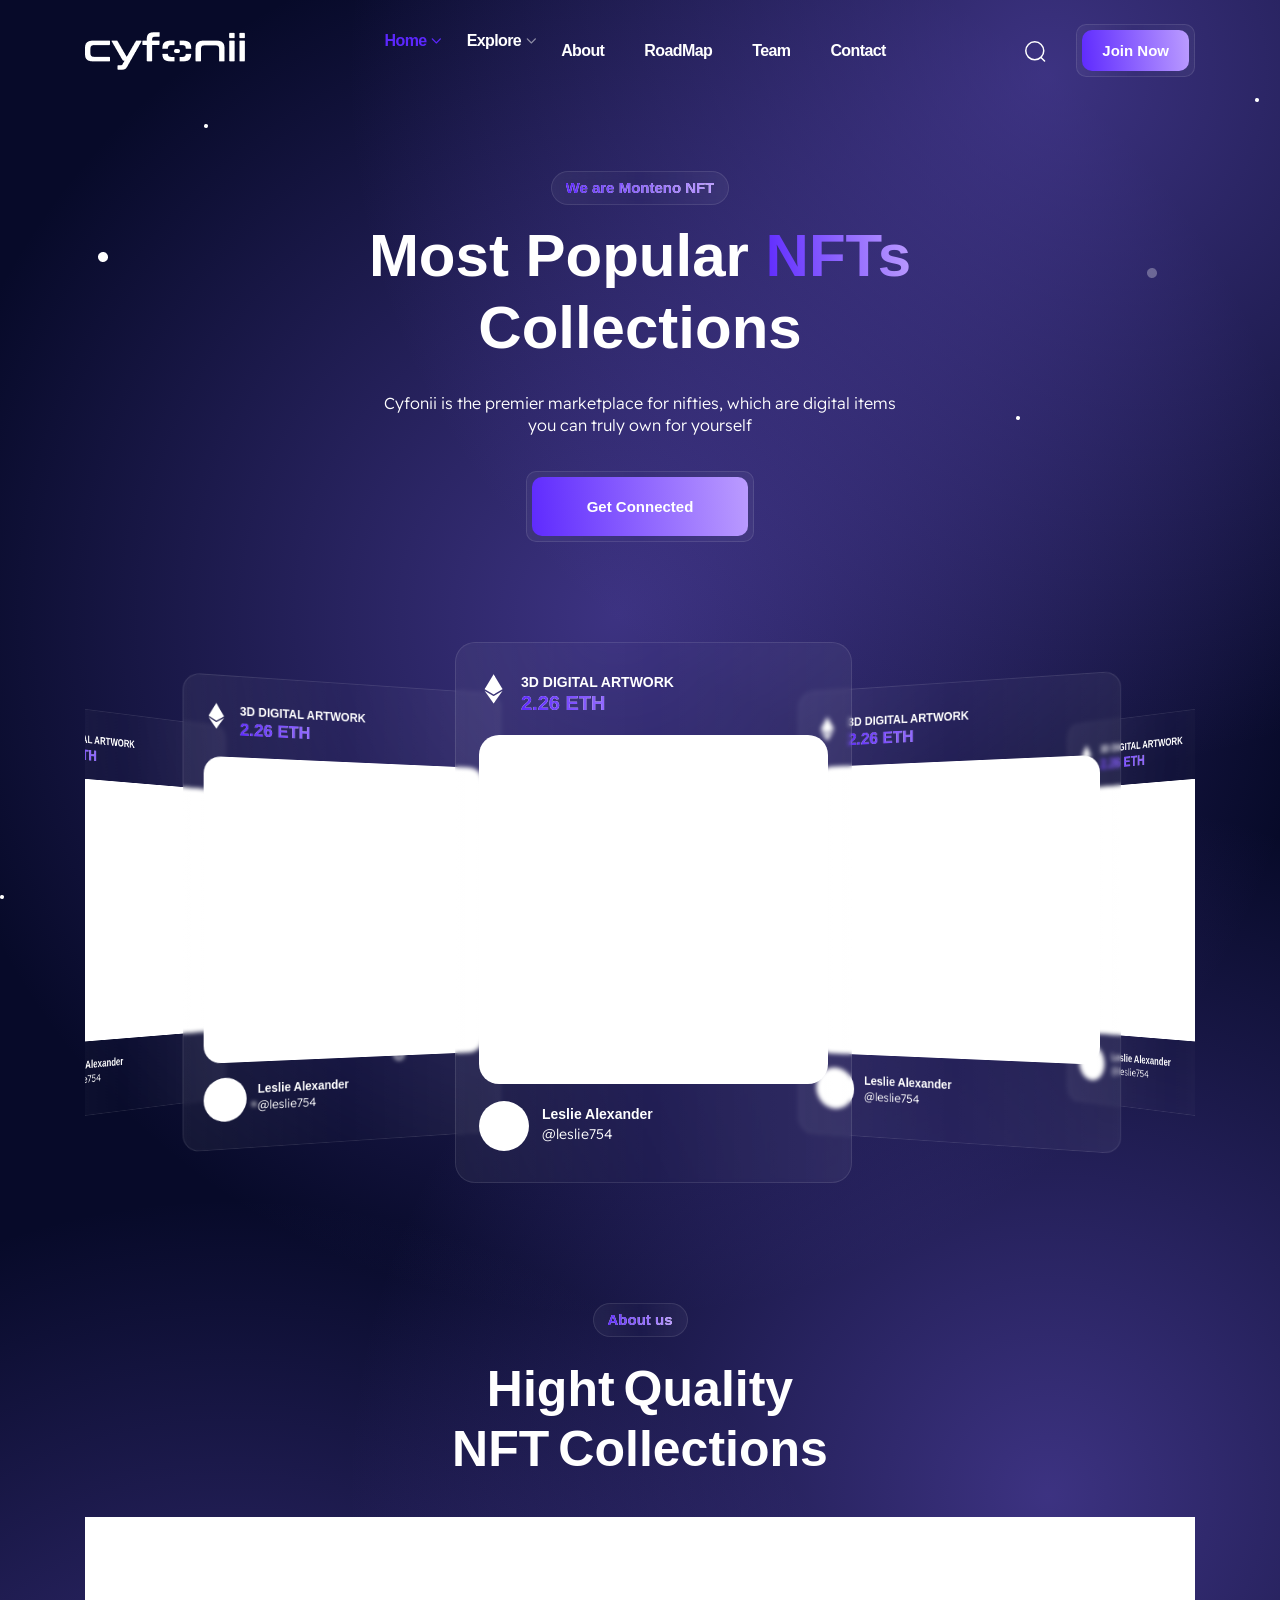
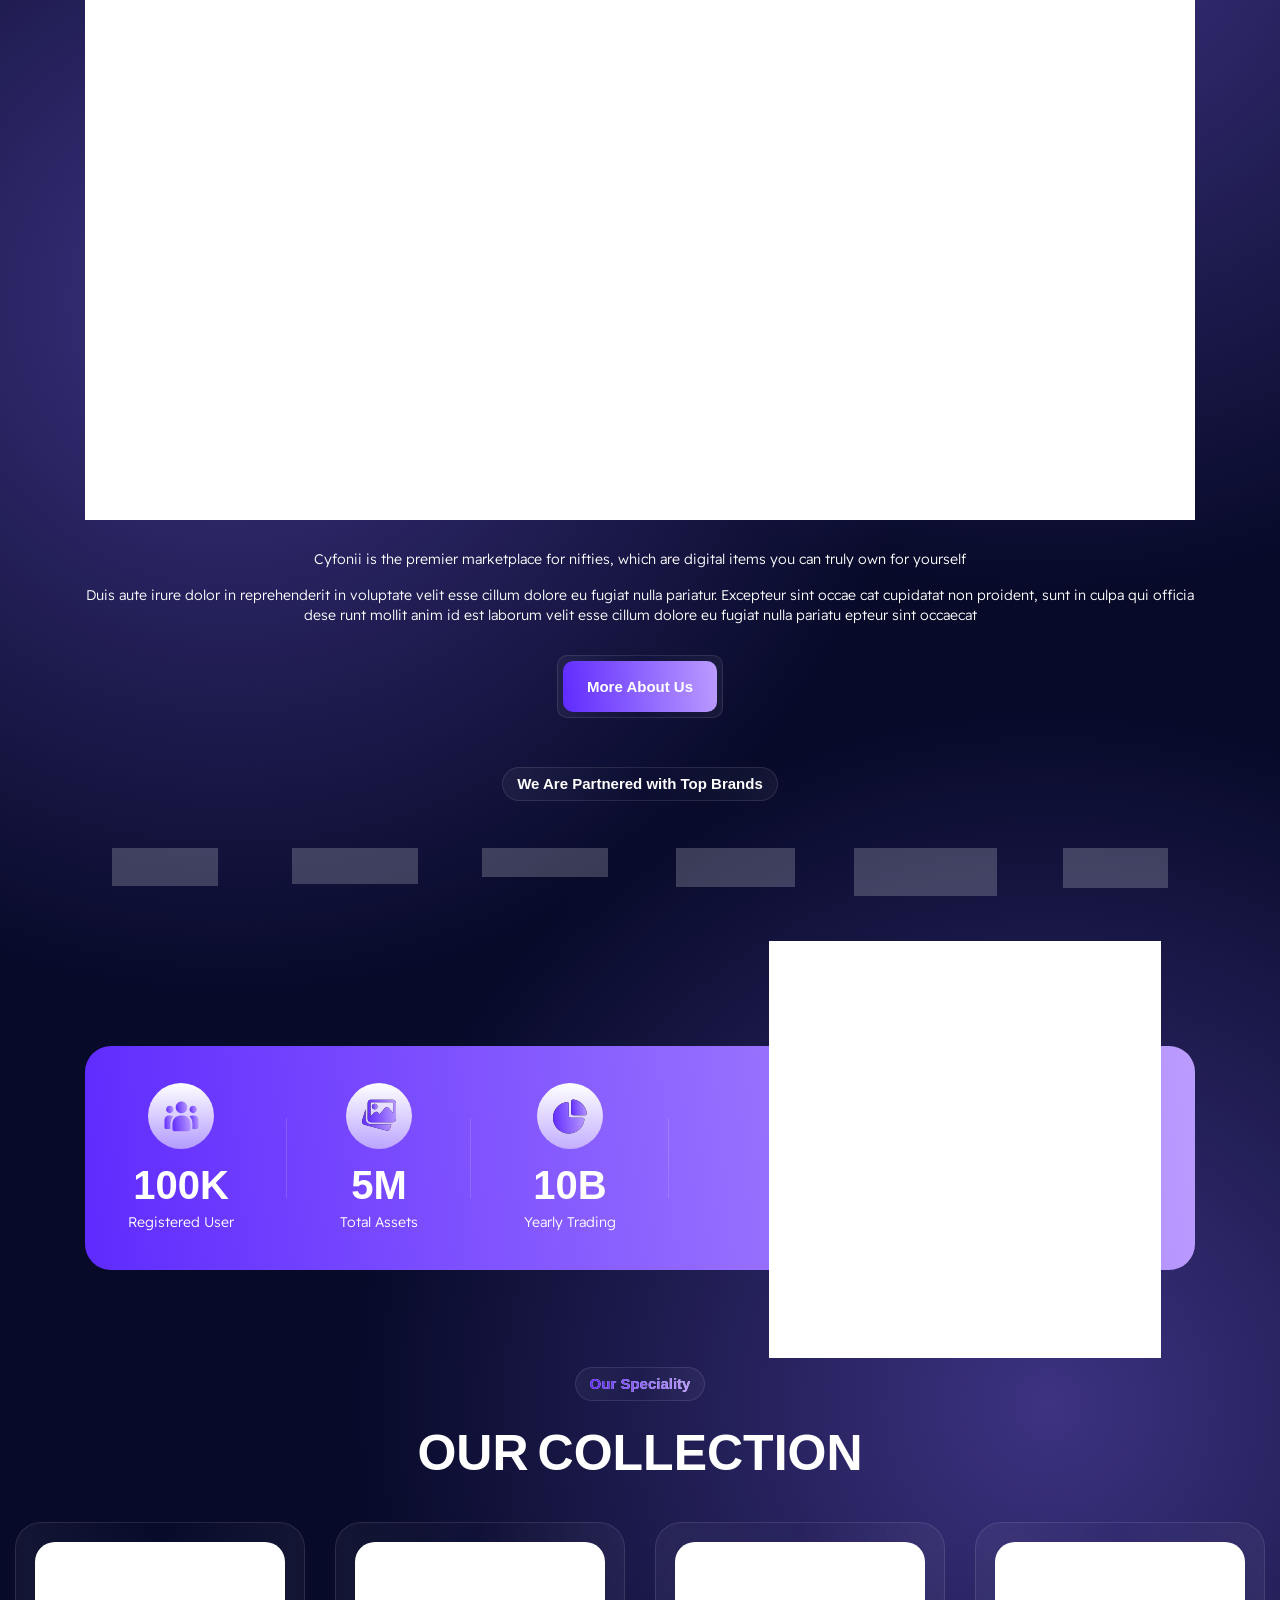
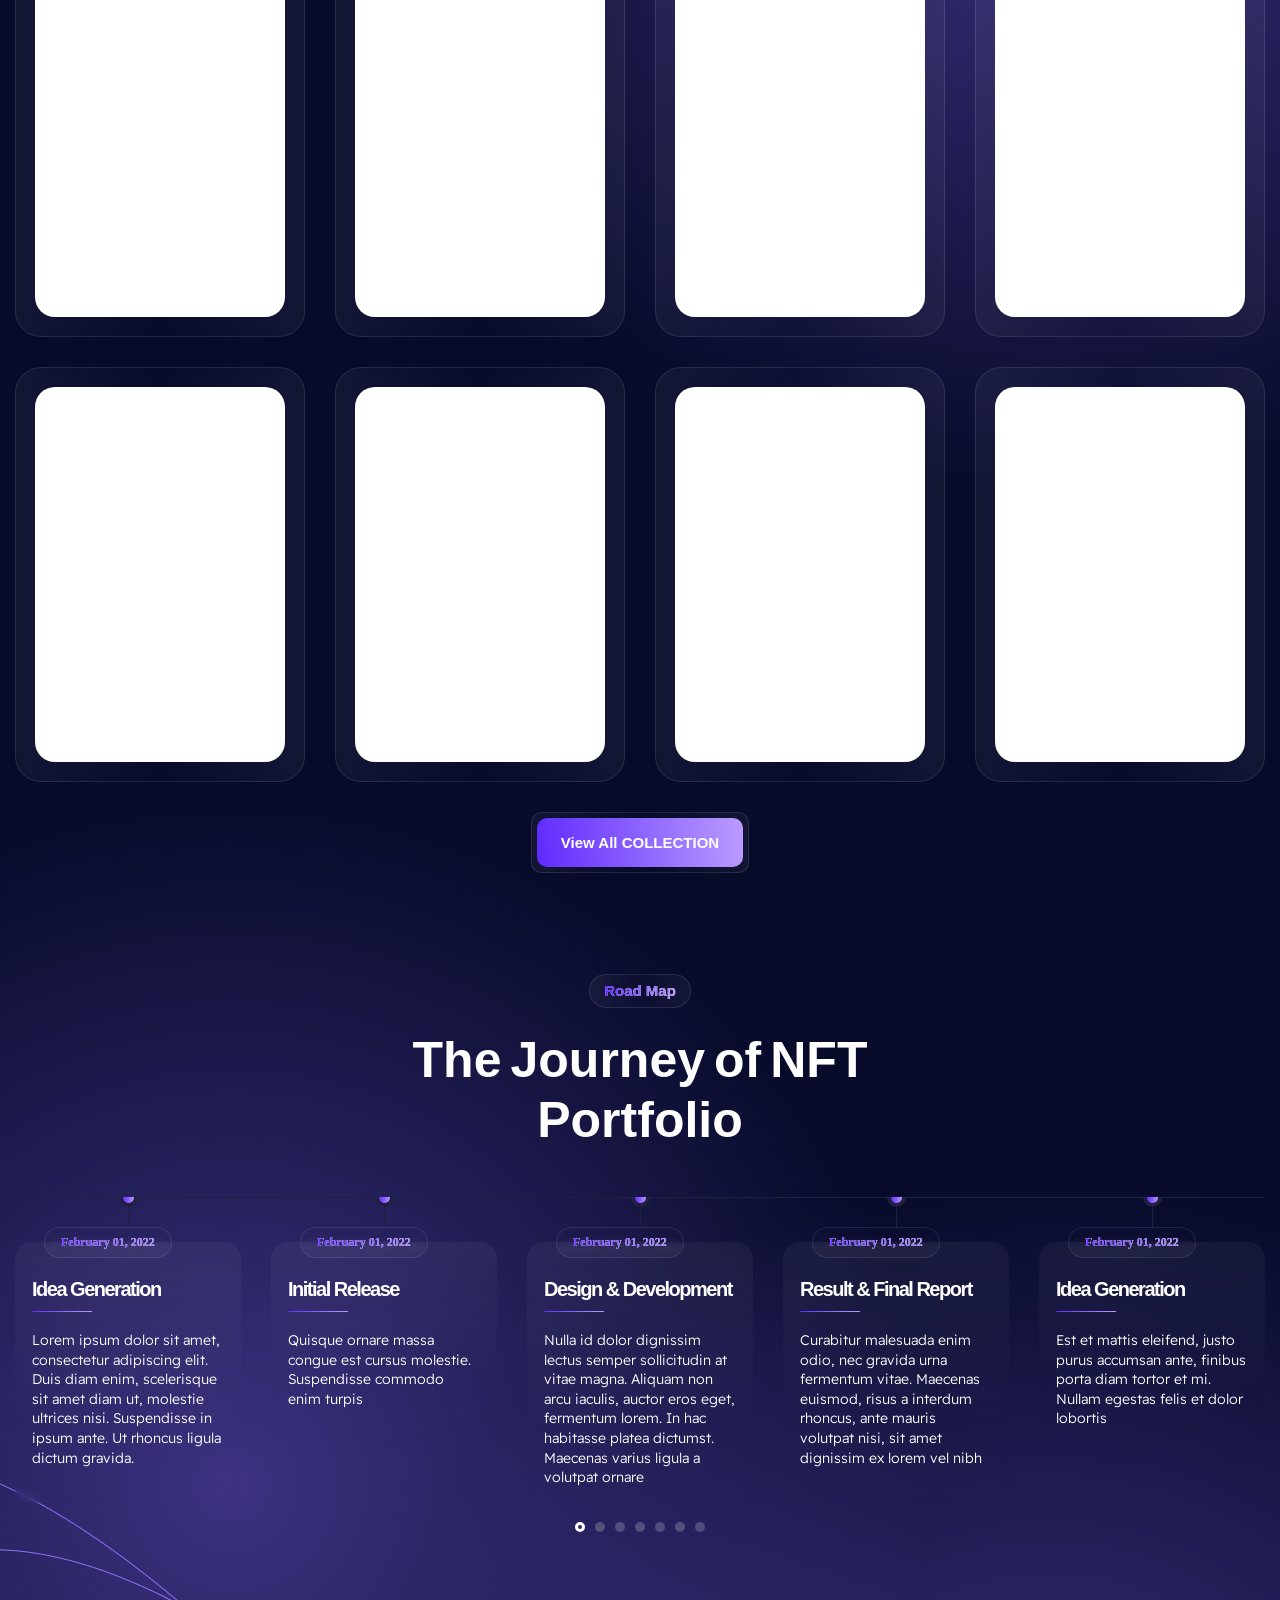
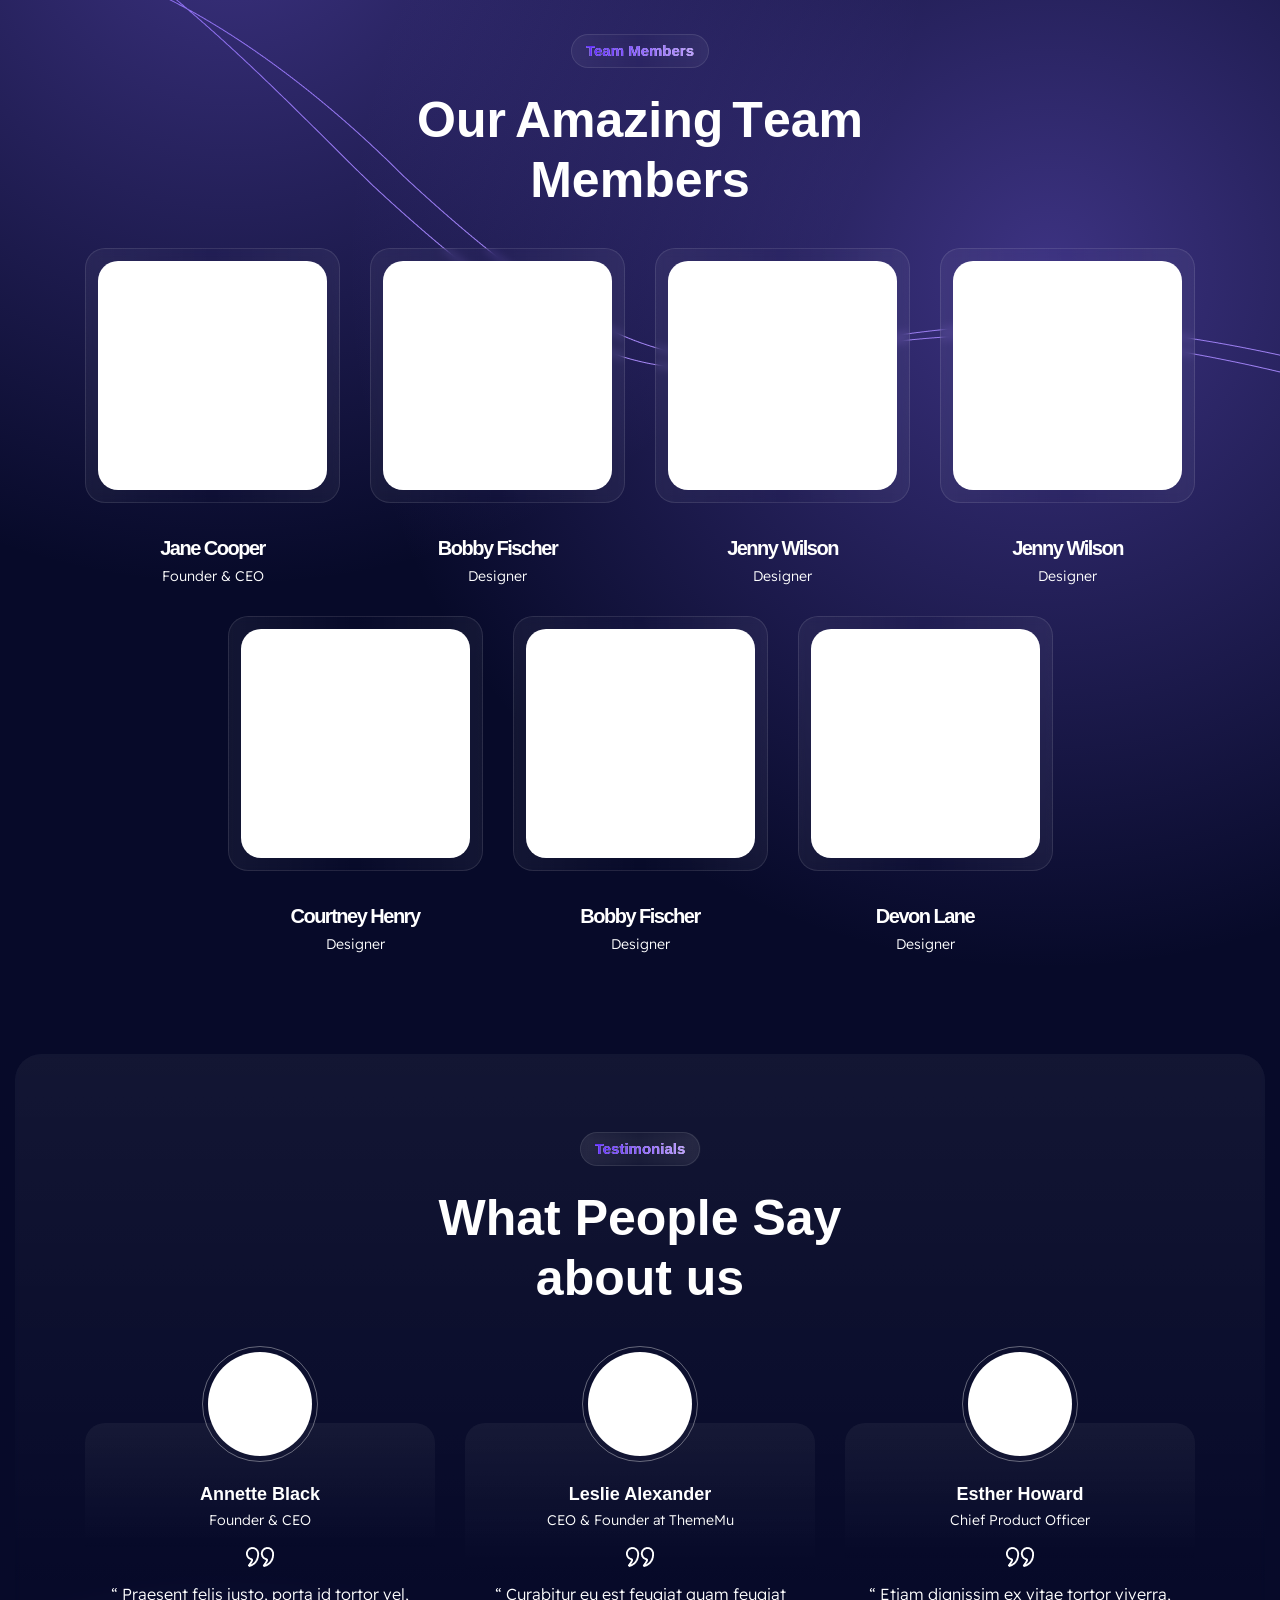
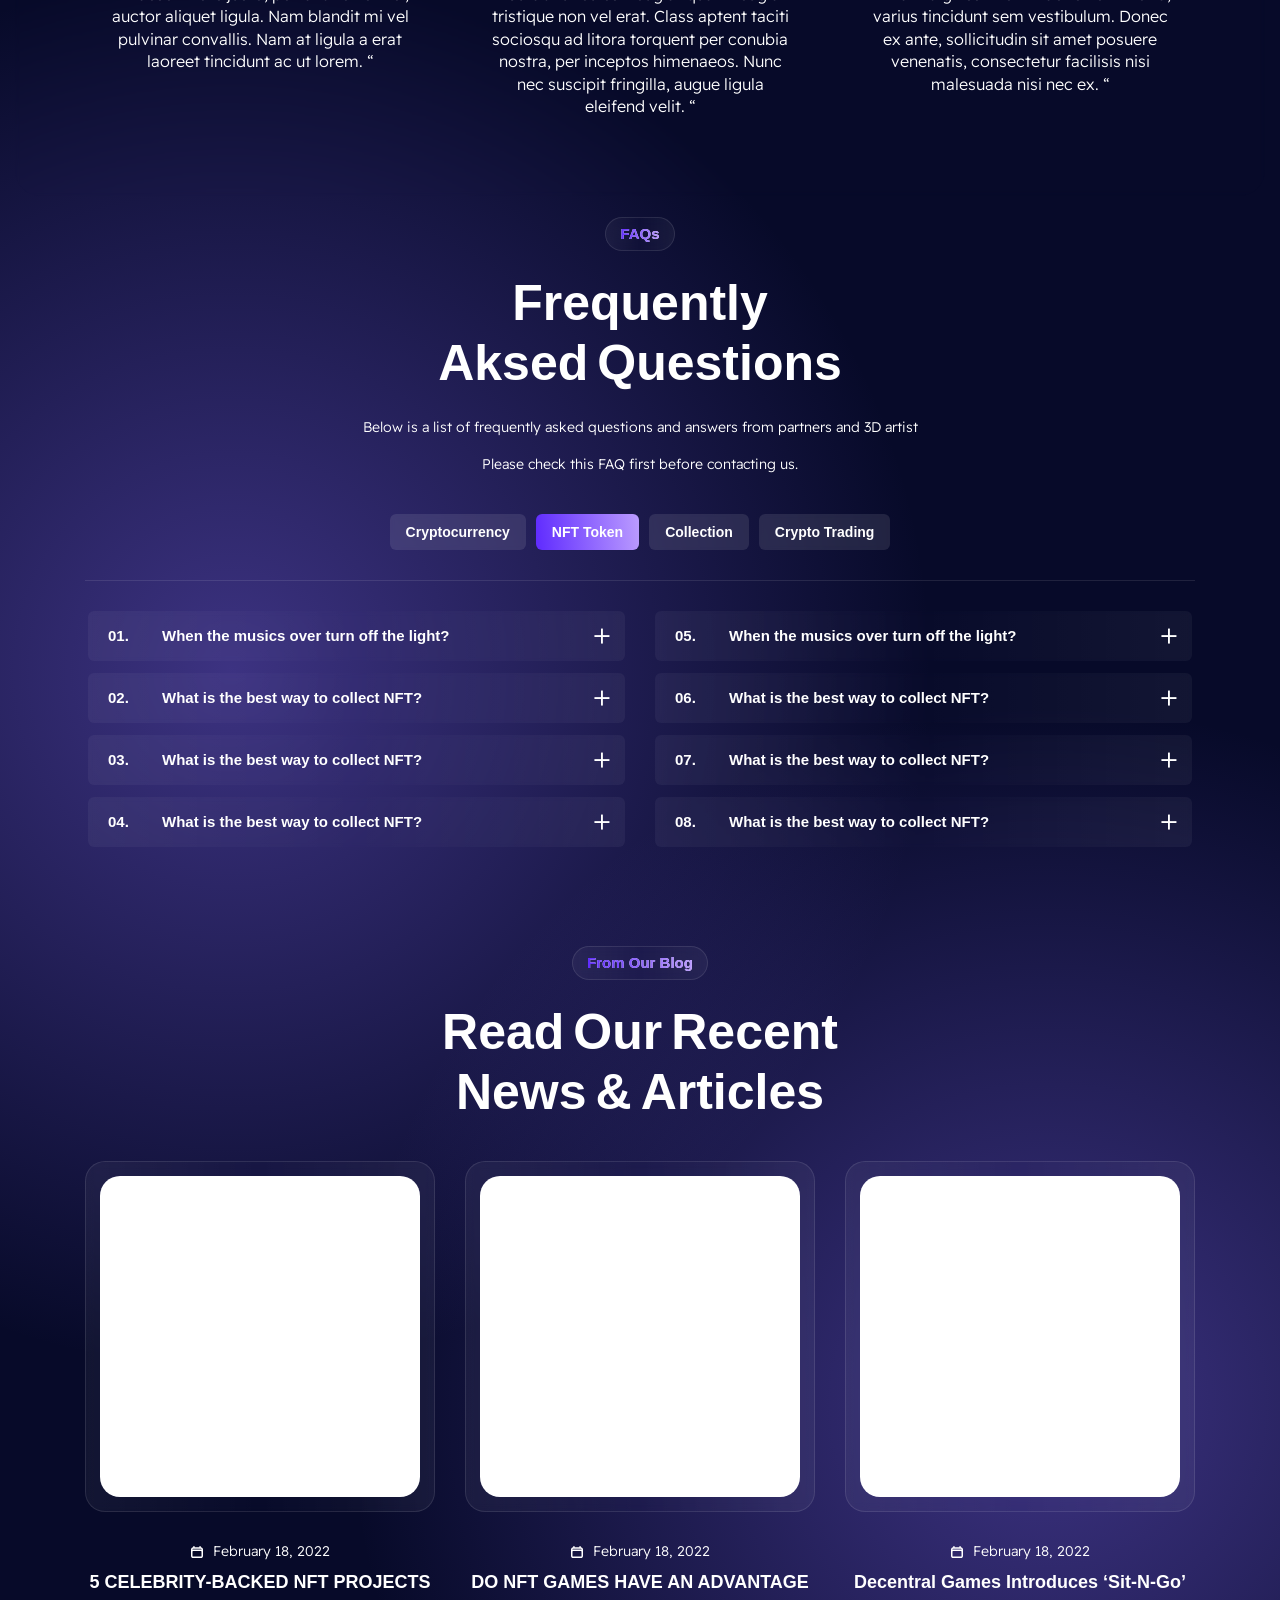
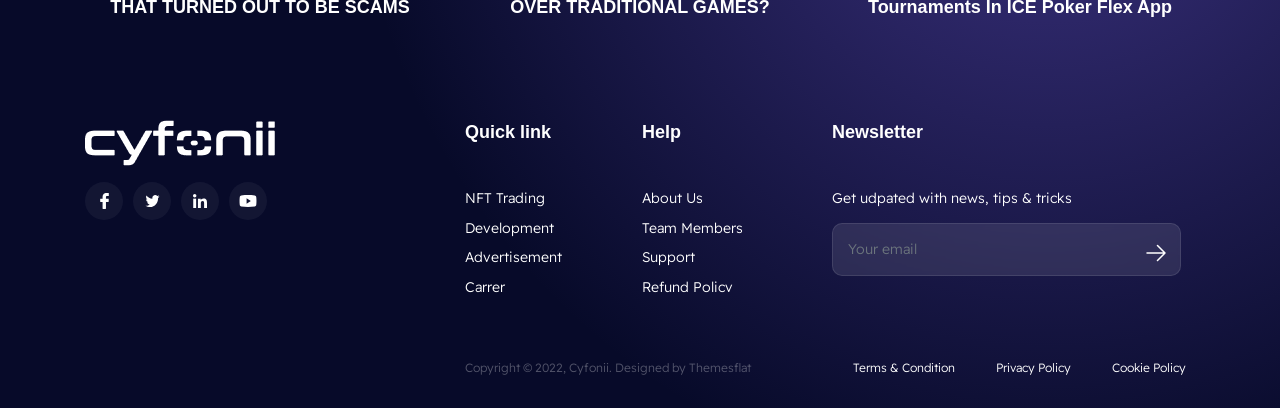
==== commit 138ec515: "cambio 1" ====
--- a/index.html
+++ b/index.html
@@ -54,13 +54,13 @@
                                         <a href="#">Home</a>
                                         <ul class="sub-menu">
                                             <li class="menu-item"><a href="index.html">Home v1</a></li>
-                                            <li class="menu-item "><a href="home-v2.html">Home v2</a></li>
+                                            <li class="menu-item current-item"><a href="home-v2.html">Home v2</a></li>
                                             <li class="menu-item"><a href="home-v3.html">Home v3</a></li>
                                             <li class="menu-item"><a href="cardcarousel.html">Card Carousel</a></li>
                                             <li class="menu-item"><a href="zigzagcarousel.html">Zigzag Carousel</a></li>
                                             <li class="menu-item"><a href="coverflowcarousel.html">Coverflow Carousel</a></li>
                                             <li class="menu-item"><a href="itemcarousel.html">Item Carousel</a></li>
-                                            <li class="menu-item current-item"><a href="3dcarousel.html">3D Carousel</a></li>
+                                            <li class="menu-item"><a href="3dcarousel.html">3D Carousel</a></li>
 
                                         </ul>
                                     </li>
@@ -112,43 +112,27 @@
     </header>
     <!-- end Header -->
 
-    <section class="banner s3 s2">
+    <section class="banner s2">
         <div class="shape"></div>
         <div class="shape right"></div>
-        <div class="container-fluid s4">
+        <div class="container">
             <div class="row">
                 <div class="col-12">
                     <div class="block-text center">
-                        <h2 class="heading pd">Unique collections
-                            of NFT Arts
+                        <h6 class="sub-heading"><span>We are Monteno NFT</span></h6>
+                        <h2 class="heading">Most Popular <span class="arlo_tm_animation_text_word"></span> <br>
+                            Collections
                             </h2>
-                            <p class="mb-34">The largest collection of nft artor among all marketplaces</p>
+                            <p class="mb-34">Cyfonii is the premier marketplace for nifties, which are digital items you can truly own for yourself</p>
                             
                             <a href="contact.html" class="action-btn"><span>Get Connected</span></a>
                     </div>
 
-                    <div class="swiper cardSwiper5">
+                    <div class="swiper bannerSwiper">
                         
                         <div class="swiper-wrapper">
                           <div class="swiper-slide">
-                            <div class="card-box s2">
-
-                                <div class="image">
-                                    <img src="assets/images/layouts/item-15.png" alt="">
-                                </div>
-
-                                <div class="content">
-                                    
-    
-                                    <div class="info d-flex">
-                                        <img src="assets/images/layouts/avt-06.png" alt="">
-    
-                                        <div >
-                                            <h6 class="name">Leslie Alexander</h6>
-                                            <p>@leslie754</p>
-                                        </div>
-                                    </div>
-                                </div>
+                            <div class="card-box" >
                                 <div class="top d-flex">
                                     <span class="icon-logo-01"></span>
                                     <div>
@@ -156,28 +140,24 @@
                                         <h6 class="price">2.26 ETH</h6>
                                     </div>
                                 </div>
-                            </div>
-                          </div>
-                          <div class="swiper-slide">
-                            <div class="card-box s2">
-
-                                <div class="image">
-                                    <img src="assets/images/layouts/item-16.png" alt="">
-                                </div>
-
                                 <div class="content">
-                                    
+                                    <div class="image">
+                                        <img src="assets/images/layouts/banner-01.png" alt="">
+                                    </div>
     
                                     <div class="info d-flex">
-                                        <img src="assets/images/layouts/avt-06.png" alt="">
+                                        <img src="assets/images/layouts/avt-05.png" alt="">
     
                                         <div >
                                             <h6 class="name">Leslie Alexander</h6>
                                             <p>@leslie754</p>
                                         </div>
                                     </div>
-                                    
-                                </div>
+                                </div>
+                            </div>
+                          </div>
+                          <div class="swiper-slide">
+                            <div class="card-box">
                                 <div class="top d-flex">
                                     <span class="icon-logo-01"></span>
                                     <div>
@@ -185,17 +165,10 @@
                                         <h6 class="price">2.26 ETH</h6>
                                     </div>
                                 </div>
-                            </div>
-                          </div>
-                          <div class="swiper-slide">
-                            <div class="card-box s2">
-
-                                <div class="image">
-                                    <img src="assets/images/layouts/item-11.png" alt="">
-                                </div>
-
                                 <div class="content">
-                                    
+                                    <div class="image">
+                                        <img src="assets/images/layouts/banner-02.png" alt="">
+                                    </div>
     
                                     <div class="info d-flex">
                                         <img src="assets/images/layouts/avt-06.png" alt="">
@@ -206,6 +179,10 @@
                                         </div>
                                     </div>
                                 </div>
+                            </div>
+                          </div>
+                          <div class="swiper-slide">
+                            <div class="card-box">
                                 <div class="top d-flex">
                                     <span class="icon-logo-01"></span>
                                     <div>
@@ -213,20 +190,13 @@
                                         <h6 class="price">2.26 ETH</h6>
                                     </div>
                                 </div>
-                            </div>
-                          </div>
-                          <div class="swiper-slide">
-                            <div class="card-box s2">
-
-                                <div class="image">
-                                    <img src="assets/images/layouts/item-18.png" alt="">
-                                </div>
-
                                 <div class="content">
-                                    
+                                    <div class="image">
+                                        <img src="assets/images/layouts/banner-03.png" alt="">
+                                    </div>
     
                                     <div class="info d-flex">
-                                        <img src="assets/images/layouts/avt-06.png" alt="">
+                                        <img src="assets/images/layouts/avt-07.png" alt="">
     
                                         <div >
                                             <h6 class="name">Leslie Alexander</h6>
@@ -234,6 +204,10 @@
                                         </div>
                                     </div>
                                 </div>
+                            </div>
+                          </div>
+                          <div class="swiper-slide">
+                            <div class="card-box" >
                                 <div class="top d-flex">
                                     <span class="icon-logo-01"></span>
                                     <div>
@@ -241,20 +215,13 @@
                                         <h6 class="price">2.26 ETH</h6>
                                     </div>
                                 </div>
-                            </div>
-                          </div>
-                          <div class="swiper-slide">
-                            <div class="card-box s2">
-
-                                <div class="image">
-                                    <img src="assets/images/layouts/item-19.png" alt="">
-                                </div>
-
                                 <div class="content">
-                                    
+                                    <div class="image">
+                                        <img src="assets/images/layouts/banner-01.png" alt="">
+                                    </div>
     
                                     <div class="info d-flex">
-                                        <img src="assets/images/layouts/avt-06.png" alt="">
+                                        <img src="assets/images/layouts/avt-05.png" alt="">
     
                                         <div >
                                             <h6 class="name">Leslie Alexander</h6>
@@ -262,6 +229,10 @@
                                         </div>
                                     </div>
                                 </div>
+                            </div>
+                          </div>
+                          <div class="swiper-slide">
+                            <div class="card-box">
                                 <div class="top d-flex">
                                     <span class="icon-logo-01"></span>
                                     <div>
@@ -269,17 +240,10 @@
                                         <h6 class="price">2.26 ETH</h6>
                                     </div>
                                 </div>
-                            </div>
-                          </div>
-                          <div class="swiper-slide">
-                            <div class="card-box s2">
-
-                                <div class="image">
-                                    <img src="assets/images/layouts/item-20.png" alt="">
-                                </div>
-
                                 <div class="content">
-                                    
+                                    <div class="image">
+                                        <img src="assets/images/layouts/banner-02.png" alt="">
+                                    </div>
     
                                     <div class="info d-flex">
                                         <img src="assets/images/layouts/avt-06.png" alt="">
@@ -290,6 +254,10 @@
                                         </div>
                                     </div>
                                 </div>
+                            </div>
+                          </div>
+                          <div class="swiper-slide">
+                            <div class="card-box">
                                 <div class="top d-flex">
                                     <span class="icon-logo-01"></span>
                                     <div>
@@ -297,20 +265,13 @@
                                         <h6 class="price">2.26 ETH</h6>
                                     </div>
                                 </div>
-                            </div>
-                          </div>
-                          <div class="swiper-slide">
-                            <div class="card-box s2">
-
-                                <div class="image">
-                                    <img src="assets/images/layouts/item-21.png" alt="">
-                                </div>
-
                                 <div class="content">
-                                    
+                                    <div class="image">
+                                        <img src="assets/images/layouts/banner-03.png" alt="">
+                                    </div>
     
                                     <div class="info d-flex">
-                                        <img src="assets/images/layouts/avt-06.png" alt="">
+                                        <img src="assets/images/layouts/avt-07.png" alt="">
     
                                         <div >
                                             <h6 class="name">Leslie Alexander</h6>
@@ -318,22 +279,14 @@
                                         </div>
                                     </div>
                                 </div>
-                                <div class="top d-flex">
-                                    <span class="icon-logo-01"></span>
-                                    <div>
-                                        <h6>3D Digital Artwork</h6>
-                                        <h6 class="price">2.26 ETH</h6>
-                                    </div>
-                                </div>
                             </div>
                           </div>
+
                           
 
 
                         </div>
                       </div>
-
-                      <div class="swiper-pagination"></div>
 
                       <div class="swiper-button-next s1">
                         <svg width="10" height="15" viewBox="0 0 10 15" fill="none" xmlns="http://www.w3.org/2000/svg">
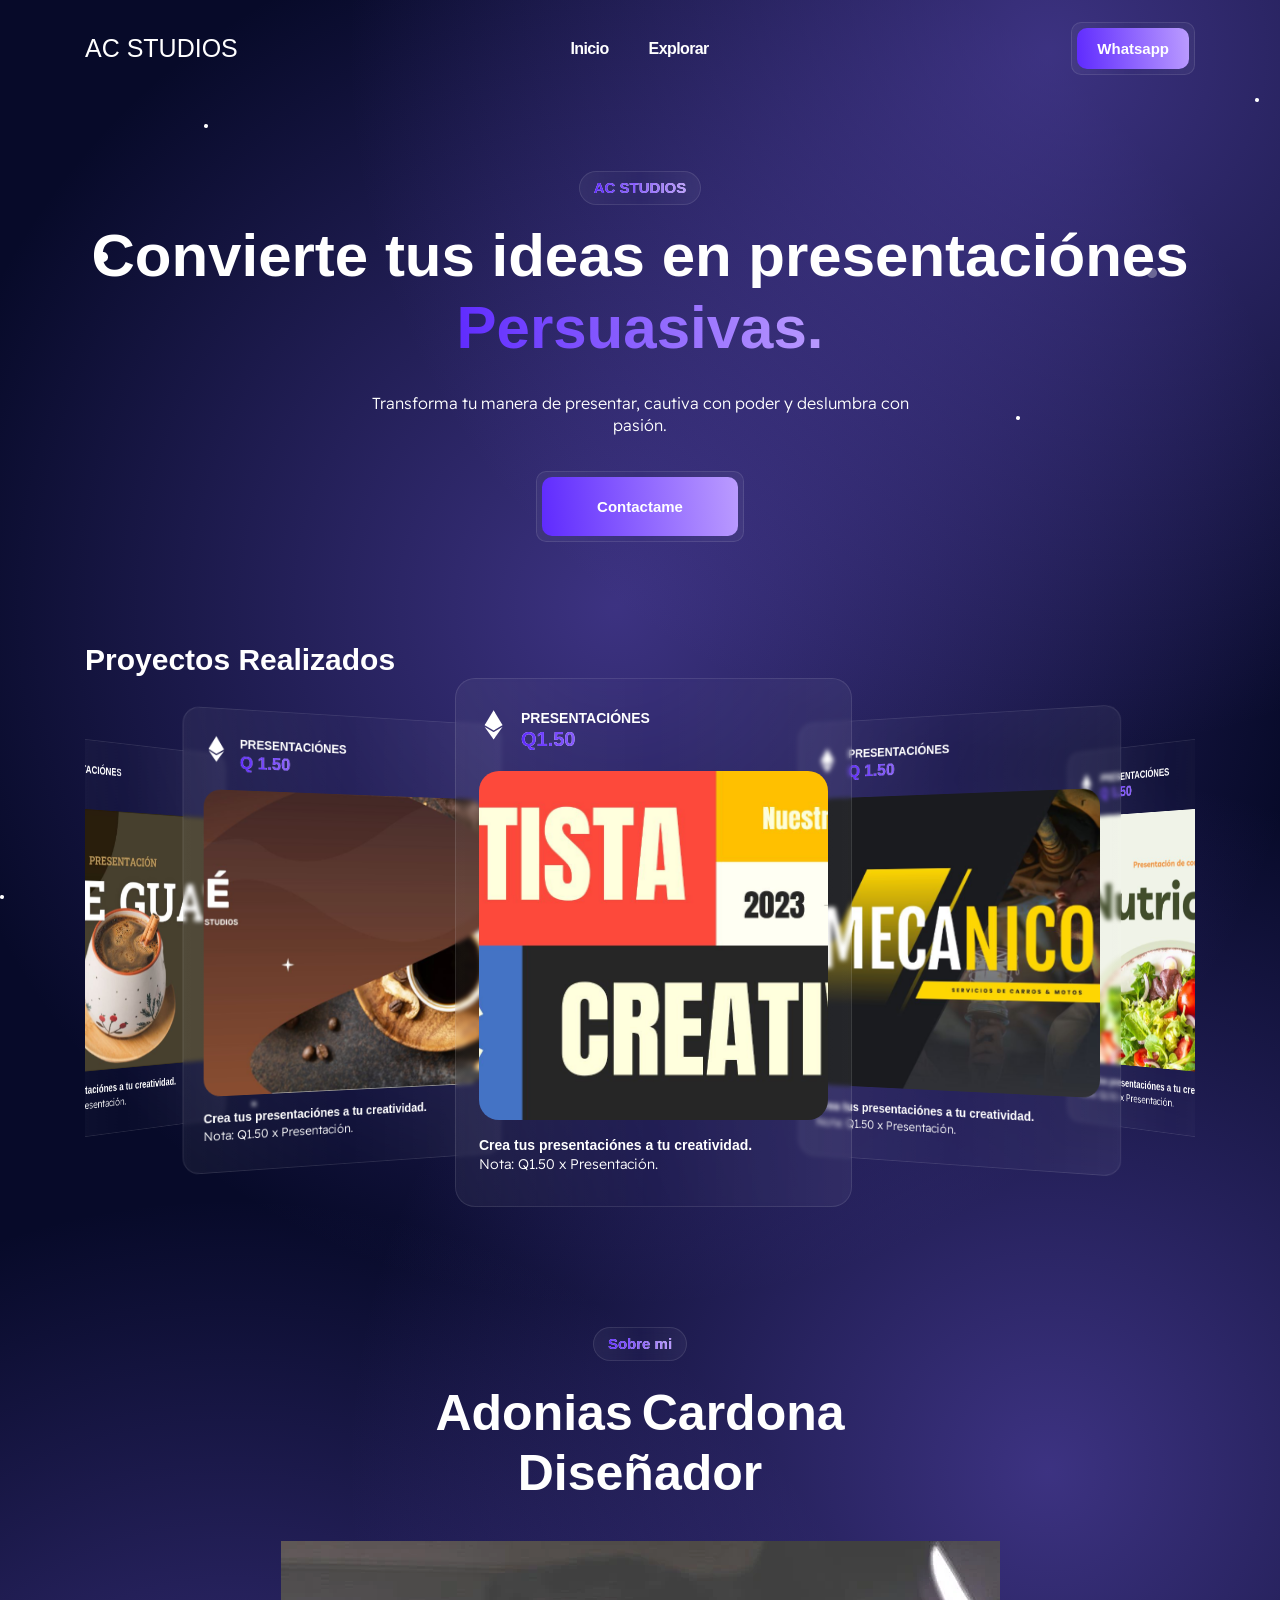
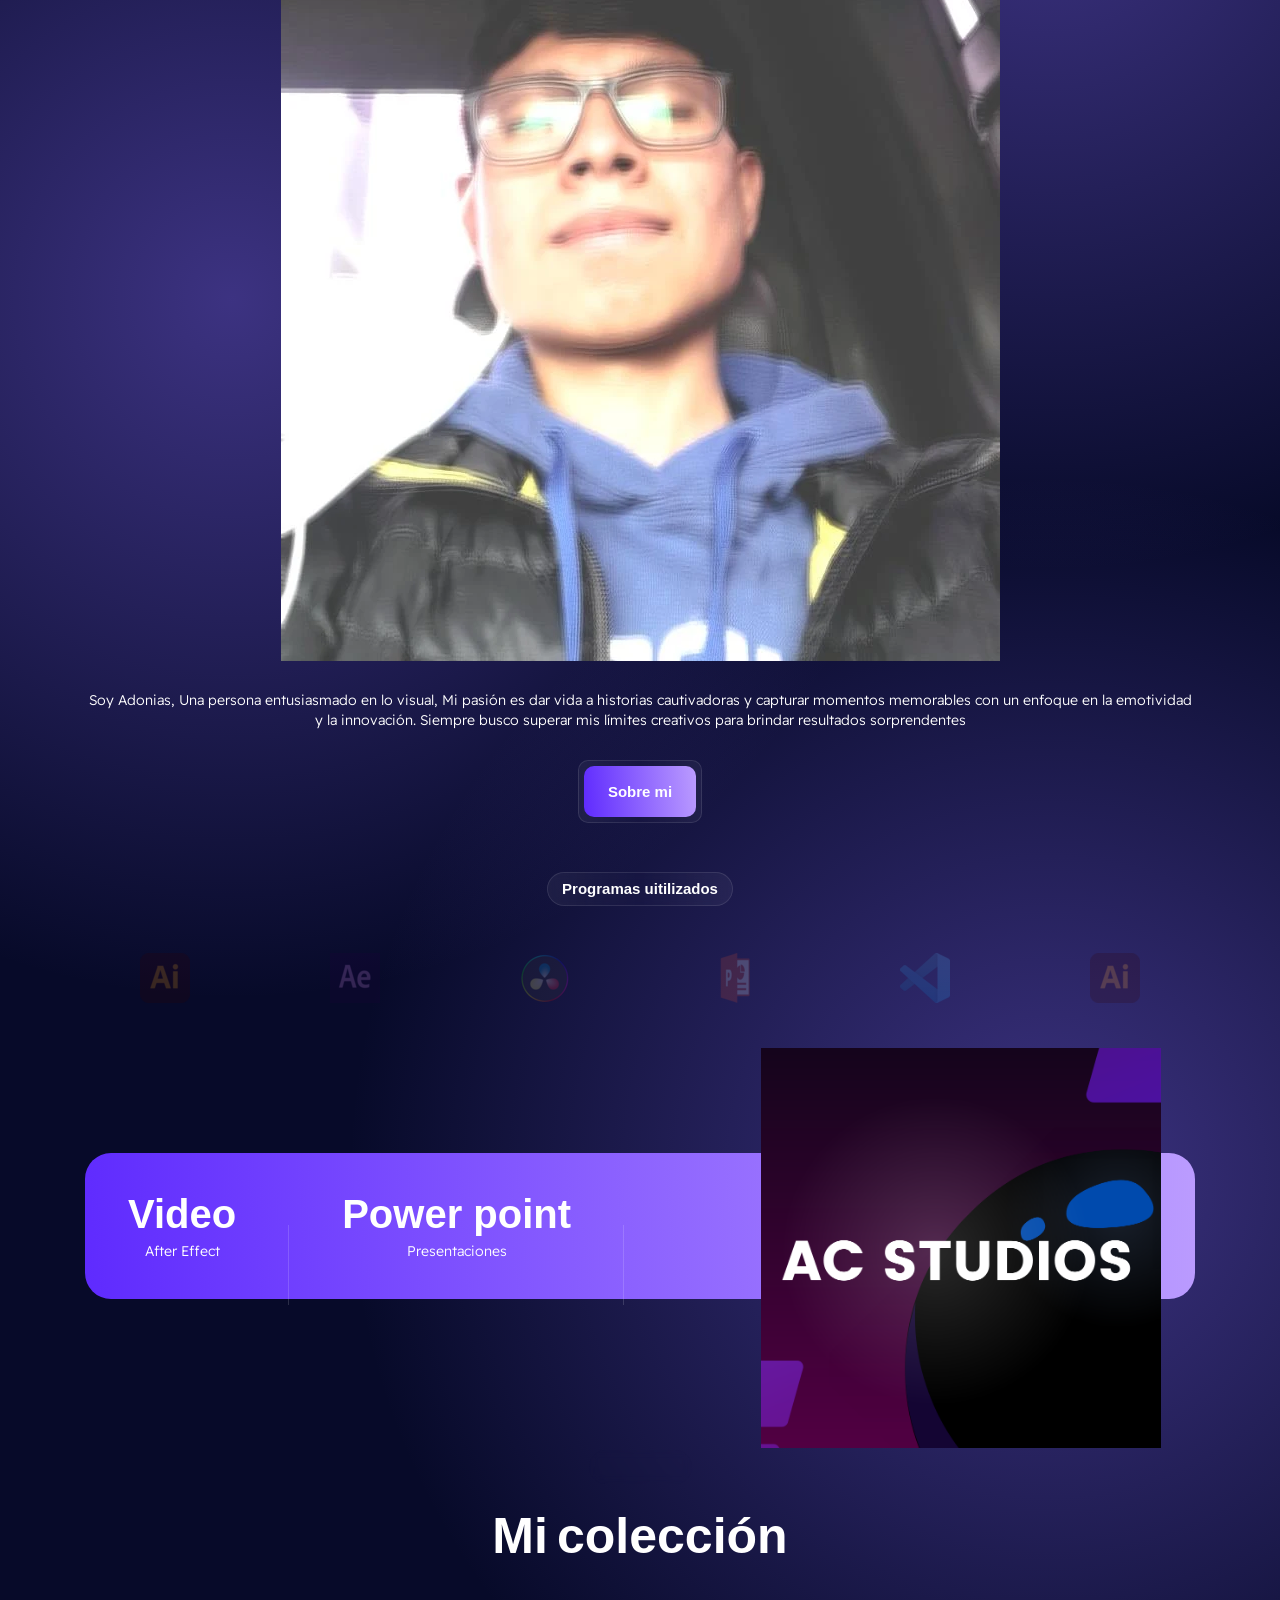
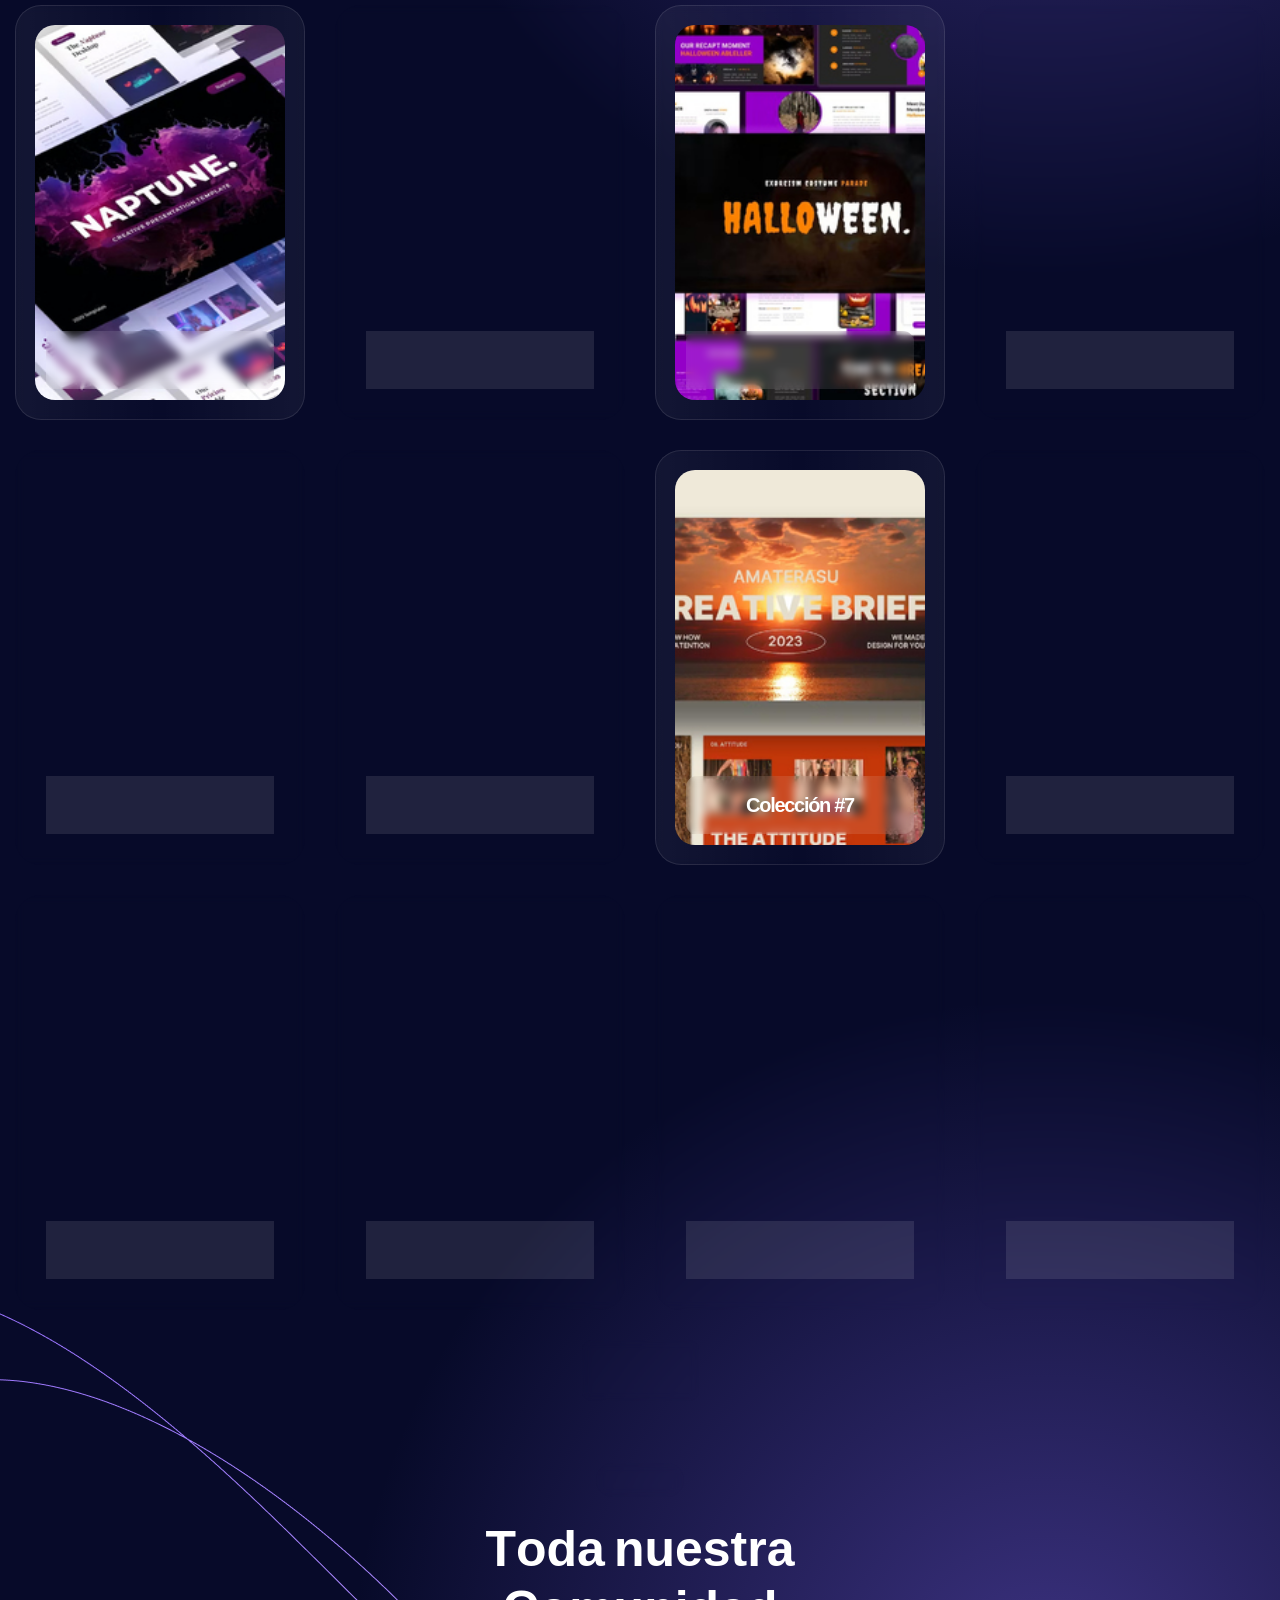
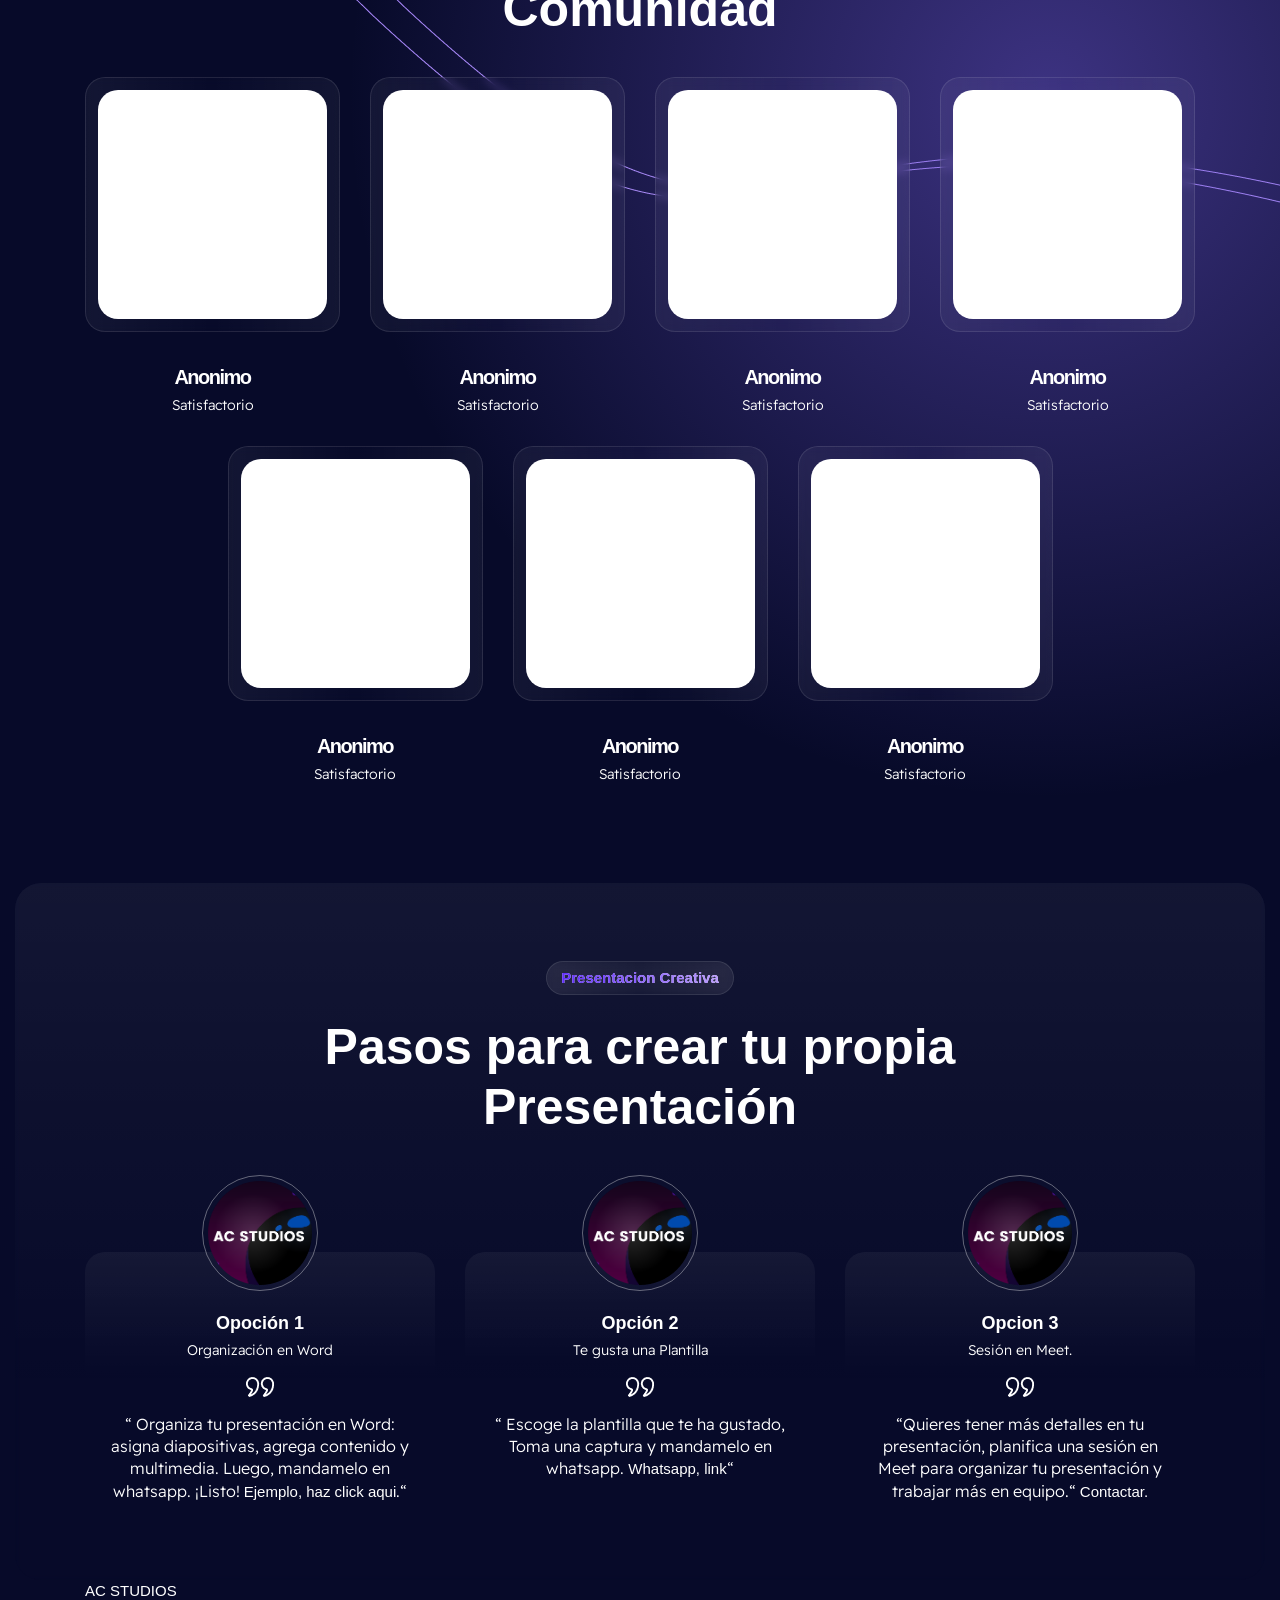
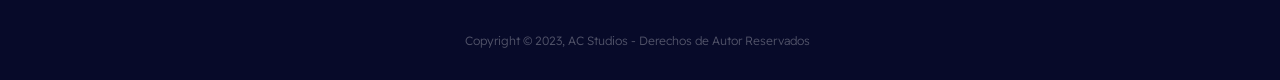
==== commit b2eb40d7: "cambio 2" ====
--- a/index.html
+++ b/index.html
@@ -4,7 +4,7 @@
     <meta charset="UTF-8">
     <meta http-equiv="X-UA-Compatible" content="IE=edge">
     <meta name="viewport" content="width=device-width, initial-scale=1.0">
-    <title>Cyfonii - NFT Portfolio and Landing Page HTML Template</title>
+    <title>Mi Portfolio</title>
 
     <!-- Styles -->
 
@@ -18,8 +18,8 @@
     <!-- end Styles -->
 
     <!-- Favicon and Touch Icons  -->
-    <link rel="shortcut icon" href="assets/images/logo/favicon.png">
-    <link rel="apple-touch-icon-precomposed" href="assets/images/logo/favicon.png">
+    <link rel="shortcut icon" href="">
+    <link rel="apple-touch-icon-precomposed" href="">
 
 </head>
 <body class="home-main header-fixed">
@@ -39,71 +39,49 @@
                 <div class="col-12">
                     <div class="header__body">
                         <div class="header__logo">
-                            <a href="index.html">
-                                <img id="site-logo" src="assets/images/logo/logo.png"
-                                alt="Peson" width="160" height="38"
-                                data-retina="assets/images/logo/logo@2x.png" data-width="160"
-                                data-height="38">
+                            <a href="index.html" style="font-size: 25px;">
+                                AC STUDIOS
                             </a>
                         </div>
 
                         <div class="header__right">
                             <nav id="main-nav" class="main-nav">
                                 <ul id="menu-primary-menu" class="menu">
-                                    <li class="menu-item menu-item-has-children menu-current-item">
-                                        <a href="#">Home</a>
-                                        <ul class="sub-menu">
-                                            <li class="menu-item"><a href="index.html">Home v1</a></li>
-                                            <li class="menu-item current-item"><a href="home-v2.html">Home v2</a></li>
-                                            <li class="menu-item"><a href="home-v3.html">Home v3</a></li>
-                                            <li class="menu-item"><a href="cardcarousel.html">Card Carousel</a></li>
-                                            <li class="menu-item"><a href="zigzagcarousel.html">Zigzag Carousel</a></li>
-                                            <li class="menu-item"><a href="coverflowcarousel.html">Coverflow Carousel</a></li>
-                                            <li class="menu-item"><a href="itemcarousel.html">Item Carousel</a></li>
-                                            <li class="menu-item"><a href="3dcarousel.html">3D Carousel</a></li>
-
-                                        </ul>
+                                    <li class="">
+                                        <a href="">Inicio</a>
                                     </li>
-                                    <li class="menu-item menu-item-has-children">
-                                        <a href="#">Explore</a>
+                                    <li class="">
+                                        <a href="#">Explorar</a>
+                                        <!--
                                         <ul class="sub-menu">
                                             <li class="menu-item"><a href="nft.html">NFTs</a></li>
-                                            <li class="menu-item"><a href="blog.html">Blog List</a></li>
-                                            <li class="menu-item"><a href="blog-details.html">Blog Details</a></li>
                                             
                                             <li class="menu-item"><a href="vision-mission.html">Visions & Mission</a></li>
                                             <li class="menu-item"><a href="help-center.html">Help Center</a></li>
                                             <li class="menu-item"><a href="parti-asset.html">Participants & Assets</a></li>
                                             <li class="menu-item"><a href="advisor.html">Advisors & Backers</a></li>
-                                            <li class="menu-item"><a href="partner.html">Partners & Investors</a></li>
 
                                         </ul>
+                                        -->
+                                        <!--
                                     </li>
                                     <li class="menu-item">
                                         <a href="about.html">About</a>
-                                    </li>
-                                    <li class="menu-item">
-                                        <a href="roadmap.html">RoadMap</a>
                                     </li>
                                     <li class="menu-item">
                                         <a href="team.html">Team</a>
                                     </li>
                                     <li class="menu-item">
                                         <a href="contact.html">Contact</a>
-                                    </li>                                     
+                                    </li>
+                                        -->                                     
                                 </ul>
                             </nav>
                             <div class="mobile-button"><span></span></div>
                         </div>
 
                         <div class="header__action">
-                            <a href="#" class="search-btn">
-                                <svg width="21" height="21" viewBox="0 0 21 21" fill="none" xmlns="http://www.w3.org/2000/svg">
-                                    <circle cx="9.7659" cy="9.76639" r="8.98856" stroke="white" stroke-width="1.5" stroke-linecap="round" stroke-linejoin="round"/>
-                                    <path d="M16.0176 16.4849L19.5416 19.9997" stroke="white" stroke-width="1.5" stroke-linecap="round" stroke-linejoin="round"/>
-                                </svg>                                    
-                            </a>
-                            <a href="contact.html" class="action-btn"><span>Join Now</span></a>
+                            <a class="action-btn" aria-label="Contactar" href="https://wa.me/50256115760"><span>Whatsapp</span></a>
                         </div>
                     </div>
                 </div>
@@ -119,170 +97,239 @@
             <div class="row">
                 <div class="col-12">
                     <div class="block-text center">
-                        <h6 class="sub-heading"><span>We are Monteno NFT</span></h6>
-                        <h2 class="heading">Most Popular <span class="arlo_tm_animation_text_word"></span> <br>
-                            Collections
+                        <h6 class="sub-heading"><span>AC STUDIOS</span></h6>
+                        <h2 class="heading">Convierte tus ideas en presentaciónes<br>
+                            <span class="arlo_tm_animation_text_word">
+                            </span>
+                            <br>
                             </h2>
-                            <p class="mb-34">Cyfonii is the premier marketplace for nifties, which are digital items you can truly own for yourself</p>
+                            <p class="mb-34">Transforma tu manera de presentar, cautiva con poder y deslumbra con pasión.</p>
                             
-                            <a href="contact.html" class="action-btn"><span>Get Connected</span></a>
+                            <a href="contact.html" class="action-btn"><span>Contactame</span></a>
                     </div>
 
                     <div class="swiper bannerSwiper">
-                        
+                        <div>
+                            <h6 style="font-size: 30px; align-content: center;">Proyectos Realizados</h6>
+                        </div>
                         <div class="swiper-wrapper">
                           <div class="swiper-slide">
                             <div class="card-box" >
                                 <div class="top d-flex">
                                     <span class="icon-logo-01"></span>
                                     <div>
-                                        <h6>3D Digital Artwork</h6>
-                                        <h6 class="price">2.26 ETH</h6>
+                                        <h6>Presentaciónes</h6>
+                                        <h6 class="price">Q1.50</h6>
                                     </div>
                                 </div>
                                 <div class="content">
                                     <div class="image">
-                                        <img src="assets/images/layouts/banner-01.png" alt="">
+                                        <img src="assets/images/layouts/product1.jpg" alt="">
                                     </div>
     
                                     <div class="info d-flex">
-                                        <img src="assets/images/layouts/avt-05.png" alt="">
-    
                                         <div >
-                                            <h6 class="name">Leslie Alexander</h6>
-                                            <p>@leslie754</p>
+                                            <h6 class="name">Crea tus presentaciónes a tu creatividad.</h6>
+                                            <p>Nota: Q1.50 x Presentación.</p>
                                         </div>
                                     </div>
                                 </div>
                             </div>
                           </div>
+
                           <div class="swiper-slide">
                             <div class="card-box">
                                 <div class="top d-flex">
                                     <span class="icon-logo-01"></span>
                                     <div>
-                                        <h6>3D Digital Artwork</h6>
-                                        <h6 class="price">2.26 ETH</h6>
+                                        <h6>Presentaciónes</h6>
+                                        <h6 class="price">Q 1.50</h6>
                                     </div>
                                 </div>
                                 <div class="content">
                                     <div class="image">
-                                        <img src="assets/images/layouts/banner-02.png" alt="">
+                                        <img src="assets/images/layouts/product2.jpg" alt="">
                                     </div>
     
                                     <div class="info d-flex">
-                                        <img src="assets/images/layouts/avt-06.png" alt="">
-    
                                         <div >
-                                            <h6 class="name">Leslie Alexander</h6>
-                                            <p>@leslie754</p>
+                                            <h6 class="name">Crea tus presentaciónes a tu creatividad.</h6>
+                                            <p>Nota: Q1.50 x Presentación.</p>
                                         </div>
                                     </div>
                                 </div>
                             </div>
                           </div>
+
                           <div class="swiper-slide">
                             <div class="card-box">
                                 <div class="top d-flex">
                                     <span class="icon-logo-01"></span>
                                     <div>
-                                        <h6>3D Digital Artwork</h6>
-                                        <h6 class="price">2.26 ETH</h6>
+                                        <h6>Presentaciónes</h6>
+                                        <h6 class="price">Q 1.50</h6>
                                     </div>
                                 </div>
                                 <div class="content">
                                     <div class="image">
-                                        <img src="assets/images/layouts/banner-03.png" alt="">
+                                        <img src="assets/images/layouts/product3.jpg" alt="">
                                     </div>
     
                                     <div class="info d-flex">
-                                        <img src="assets/images/layouts/avt-07.png" alt="">
-    
                                         <div >
-                                            <h6 class="name">Leslie Alexander</h6>
-                                            <p>@leslie754</p>
+                                            <h6 class="name">Crea tus presentaciónes a tu creatividad.</h6>
+                                            <p>Nota: Q1.50 x Presentación.</p>
                                         </div>
                                     </div>
                                 </div>
                             </div>
                           </div>
+
                           <div class="swiper-slide">
                             <div class="card-box" >
                                 <div class="top d-flex">
                                     <span class="icon-logo-01"></span>
                                     <div>
-                                        <h6>3D Digital Artwork</h6>
-                                        <h6 class="price">2.26 ETH</h6>
+                                        <h6>Presentaciónes</h6>
+                                        <h6 class="price">Q 1.50</h6>
                                     </div>
                                 </div>
                                 <div class="content">
                                     <div class="image">
-                                        <img src="assets/images/layouts/banner-01.png" alt="">
+                                        <img src="assets/images/layouts/product4.jpg" alt="">
                                     </div>
     
                                     <div class="info d-flex">
-                                        <img src="assets/images/layouts/avt-05.png" alt="">
-    
                                         <div >
-                                            <h6 class="name">Leslie Alexander</h6>
-                                            <p>@leslie754</p>
+                                            <h6 class="name">Crea tus presentaciónes a tu creatividad.</h6>
+                                            <p>Nota: Q1.50 x Presentación.</p>
                                         </div>
                                     </div>
                                 </div>
                             </div>
                           </div>
+
                           <div class="swiper-slide">
                             <div class="card-box">
                                 <div class="top d-flex">
                                     <span class="icon-logo-01"></span>
                                     <div>
-                                        <h6>3D Digital Artwork</h6>
-                                        <h6 class="price">2.26 ETH</h6>
+                                        <h6>Presentaciónes</h6>
+                                        <h6 class="price">Q 1.50</h6>
                                     </div>
                                 </div>
                                 <div class="content">
                                     <div class="image">
-                                        <img src="assets/images/layouts/banner-02.png" alt="">
+                                        <img src="assets/images/layouts/product5.jpg" alt="">
                                     </div>
     
                                     <div class="info d-flex">
-                                        <img src="assets/images/layouts/avt-06.png" alt="">
-    
                                         <div >
-                                            <h6 class="name">Leslie Alexander</h6>
-                                            <p>@leslie754</p>
+                                            <h6 class="name">Crea tus presentaciónes a tu creatividad.</h6>
+                                            <p>Nota: Q1.50 x Presentación.</p>
                                         </div>
                                     </div>
                                 </div>
                             </div>
                           </div>
+
                           <div class="swiper-slide">
                             <div class="card-box">
                                 <div class="top d-flex">
                                     <span class="icon-logo-01"></span>
                                     <div>
-                                        <h6>3D Digital Artwork</h6>
-                                        <h6 class="price">2.26 ETH</h6>
+                                        <h6>Presentaciónes</h6>
+                                        <h6 class="price">Q 1.50</h6>
                                     </div>
                                 </div>
                                 <div class="content">
                                     <div class="image">
-                                        <img src="assets/images/layouts/banner-03.png" alt="">
+                                        <img src="assets/images/layouts/product6.jpg" alt="">
                                     </div>
     
                                     <div class="info d-flex">
-                                        <img src="assets/images/layouts/avt-07.png" alt="">
+                                        <div >
+                                            <h6 class="name">Crea tus presentaciónes a tu creatividad.</h6>
+                                            <p>Nota: Q1.50 x Presentación.</p>
+                                        </div>
+                                    </div>
+                                </div>
+                            </div>
+                          </div>
+
+                          <div class="swiper-slide">
+                            <div class="card-box">
+                                <div class="top d-flex">
+                                    <span class="icon-logo-01"></span>
+                                    <div>
+                                        <h6>Presentaciónes</h6>
+                                        <h6 class="price">Q 1.50</h6>
+                                    </div>
+                                </div>
+                                <div class="content">
+                                    <div class="image">
+                                        <img src="assets/images/layouts/product7.jpg" alt="">
+                                    </div>
     
+                                    <div class="info d-flex">
                                         <div >
-                                            <h6 class="name">Leslie Alexander</h6>
-                                            <p>@leslie754</p>
+                                            <h6 class="name">Crea tus presentaciónes a tu creatividad.</h6>
+                                            <p>Nota: Q1.50 x Presentación.</p>
                                         </div>
                                     </div>
                                 </div>
                             </div>
                           </div>
 
-                          
+                          <div class="swiper-slide">
+                            <div class="card-box">
+                                <div class="top d-flex">
+                                    <span class="icon-logo-01"></span>
+                                    <div>
+                                        <h6>Presentaciónes</h6>
+                                        <h6 class="price">Q 1.50</h6>
+                                    </div>
+                                </div>
+                                <div class="content">
+                                    <div class="image">
+                                        <img src="assets/images/layouts/product9.jpg" alt="">
+                                    </div>
+    
+                                    <div class="info d-flex">
+                                        <div >
+                                            <h6 class="name">Crea tus presentaciónes a tu creatividad.</h6>
+                                            <p>Nota: Q1.50 x Presentación.</p>
+                                        </div>
+                                    </div>
+                                </div>
+                            </div>
+                          </div>
+
+                          <div class="swiper-slide">
+                            <div class="card-box">
+                                <div class="top d-flex">
+                                    <span class="icon-logo-01"></span>
+                                    <div>
+                                        <h6>Presentaciónes</h6>
+                                        <h6 class="price">Q 1.50</h6>
+                                    </div>
+                                </div>
+                                <div class="content">
+                                    <div class="image">
+                                        <img src="assets/images/layouts/product10.jpg" alt="">
+                                    </div>
+    
+                                    <div class="info d-flex">
+                                        <div >
+                                            <h6 class="name">Crea tus presentaciónes a tu creatividad.</h6>
+                                            <p>Nota: Q1.50 x Presentación.</p>
+                                        </div>
+                                    </div>
+                                </div>
+                            </div>
+                          </div>
+
+
 
 
                         </div>
@@ -310,42 +357,41 @@
             <div class="row">
                 <div class="col-12">
                     <div class="block-text center pd-0">
-                        <h6 class="sub-heading"><span>About us</span></h6>
-                        <h3 class="heading wow" data-splitting>Hight Quality
+                        <h6 class="sub-heading"><span>Sobre mi</span></h6>
+                        <h3 class="heading wow" data-splitting>Adonias Cardona
                              <br>
-                             NFT Collections</h3>
+                             Diseñador</h3>
                             
                     </div>
 
                     <div class="about__main center" data-aos="fade-up" data-aos-duration="3000">
-                        <img src="assets/images/layouts/about-06.png" alt="">
-                        <p class="mb-17">Cyfonii is the premier marketplace for nifties, which are digital items you can truly own for yourself</p>
-                        <p class="mb-30">Duis aute irure dolor in reprehenderit in voluptate velit esse cillum dolore eu fugiat nulla pariatur. Excepteur sint occae cat cupidatat non proident, sunt in culpa qui officia dese runt mollit anim id est laborum velit esse cillum dolore eu fugiat nulla pariatu epteur sint occaecat</p>
-                        <a href="about.html" class="action-btn"><span>More About Us</span></a>
+                        <img src="assets/images/layouts/Foto.jpg" alt="">
+                        <p class="mb-17">Soy Adonias, Una persona entusiasmado en lo visual, Mi pasión es dar vida a historias cautivadoras 
+                            y capturar momentos memorables con un enfoque en la emotividad y la innovación. Siempre busco superar 
+                            mis límites creativos para brindar resultados sorprendentes</p>
+                        <p class="mb-30"></p><!-- Descripcion-->
+                        <a href="about.html" class="action-btn"><span>Sobre mi</span></a>
                     </div>
 
                     <div class="brands s2 block-text center pd-0">
-                        <h6 class="sub-heading"><span>We Are Partnered with Top Brands</span></h6>
+                        <h6 class="sub-heading"><span>Programas uitilizados</span></h6>
 
                         <div class="swiper brands-swiper">
                             <div class="swiper-wrapper">
                               <div class="swiper-slide">
-                                <a href="#"><img src="assets/images/logo/brand-01.png" alt=""></a>
+                                <a href="#"><img src="assets/images/logo/adobe-Illustrator-.png" alt=""></a>
                               </div>
                               <div class="swiper-slide">
-                                <a href="#"><img src="assets/images/logo/brand-02.png" alt=""></a>
+                                <a href="#"><img src="assets/images/logo/after_effects_.png" alt=""></a>
                               </div>
                               <div class="swiper-slide">
-                                <a href="#"><img src="assets/images/logo/brand-03.png" alt=""></a>
+                                <a href="#"><img src="assets/images/logo/DaVinci_Resolve.png" alt=""></a>
                               </div>
                               <div class="swiper-slide">
-                                <a href="#"><img src="assets/images/logo/brand-04.png" alt=""></a>
+                                <a href="#"><img src="assets/images/logo/PowerPoint.png" alt=""></a>
                               </div>
                               <div class="swiper-slide">
-                                <a href="#"><img src="assets/images/logo/brand-05.png" alt=""></a>
-                              </div>
-                              <div class="swiper-slide">
-                                <a href="#"><img src="assets/images/logo/brand-06.png" alt=""></a>
+                                <a href="#"><img src="assets/images/logo/Visual_Studio.png" alt=""></a>
                               </div>
                               
     
@@ -357,117 +403,24 @@
         </div>
     </section>
 
-    <section class="couter">
+    <section class="couter" style="height: 200px;">
         <div class="container">
             <div class="row">
                 <div class="col-12">
                     <div class="couter__main">
                         <div class="couter-list">
                             <div class="couter-box">
-                                <div class="icon">
-                                    <svg width="35" height="31" viewBox="0 0 35 31" fill="none" xmlns="http://www.w3.org/2000/svg">
-                                        <path d="M17.5 12.1738C20.6907 12.1738 23.2773 9.58722 23.2773 6.39648C23.2773 3.20575 20.6907 0.619141 17.5 0.619141C14.3093 0.619141 11.7227 3.20575 11.7227 6.39648C11.7227 9.58722 14.3093 12.1738 17.5 12.1738Z" fill="url(#paint0_linear_1065_853)"/>
-                                        <path d="M29.1875 12.1738C31.2046 12.1738 32.8398 10.5386 32.8398 8.52148C32.8398 6.50435 31.2046 4.86914 29.1875 4.86914C27.1704 4.86914 25.5352 6.50435 25.5352 8.52148C25.5352 10.5386 27.1704 12.1738 29.1875 12.1738Z" fill="url(#paint1_linear_1065_853)"/>
-                                        <path d="M5.8125 12.1738C7.82963 12.1738 9.46484 10.5386 9.46484 8.52148C9.46484 6.50435 7.82963 4.86914 5.8125 4.86914C3.79537 4.86914 2.16016 6.50435 2.16016 8.52148C2.16016 10.5386 3.79537 12.1738 5.8125 12.1738Z" fill="url(#paint2_linear_1065_853)"/>
-                                        <path d="M9.41105 15.4536C7.97336 14.2757 6.67133 14.4316 5.00898 14.4316C2.52273 14.4316 0.5 16.4424 0.5 18.9134V26.1656C0.5 27.2387 1.3759 28.1113 2.45301 28.1113C7.10317 28.1113 6.54297 28.1955 6.54297 27.9108C6.54297 22.7719 5.93429 19.0032 9.41105 15.4536Z" fill="url(#paint3_linear_1065_853)"/>
-                                        <path d="M19.0806 14.4582C16.177 14.2161 13.6533 14.461 11.4764 16.2579C7.83357 19.1757 8.53462 23.1045 8.53462 27.9108C8.53462 29.1824 9.56923 30.2364 10.8602 30.2364C24.8773 30.2364 25.4352 30.6885 26.2664 28.8478C26.539 28.2253 26.4643 28.4231 26.4643 22.4682C26.4643 17.7383 22.3688 14.4582 19.0806 14.4582Z" fill="url(#paint4_linear_1065_853)"/>
-                                        <path d="M29.9919 14.4315C28.3205 14.4315 27.0256 14.2771 25.5898 15.4535C29.0406 18.9767 28.4579 22.4882 28.4579 27.9106C28.4579 28.1971 27.9929 28.1112 32.4782 28.1112C33.5938 28.1112 34.5009 27.2074 34.5009 26.0964V18.9132C34.5009 16.4423 32.4782 14.4315 29.9919 14.4315Z" fill="url(#paint5_linear_1065_853)"/>
-                                        <defs>
-                                        <linearGradient id="paint0_linear_1065_853" x1="30.7502" y1="-16.0273" x2="4.99287" y2="-13.4479" gradientUnits="userSpaceOnUse">
-                                        <stop offset="0.164688" stop-color="#DEC7FF"/>
-                                        <stop offset="0.855177" stop-color="#5C27FE"/>
-                                        </linearGradient>
-                                        <linearGradient id="paint1_linear_1065_853" x1="37.5641" y1="-5.65446" x2="21.2807" y2="-4.02384" gradientUnits="userSpaceOnUse">
-                                        <stop offset="0.164688" stop-color="#DEC7FF"/>
-                                        <stop offset="0.855177" stop-color="#5C27FE"/>
-                                        </linearGradient>
-                                        <linearGradient id="paint2_linear_1065_853" x1="14.1891" y1="-5.65446" x2="-2.09431" y2="-4.02384" gradientUnits="userSpaceOnUse">
-                                        <stop offset="0.164688" stop-color="#DEC7FF"/>
-                                        <stop offset="0.855177" stop-color="#5C27FE"/>
-                                        </linearGradient>
-                                        <linearGradient id="paint3_linear_1065_853" x1="15.1742" y1="-5.30959" x2="-4.80447" y2="-4.0081" gradientUnits="userSpaceOnUse">
-                                        <stop offset="0.164688" stop-color="#DEC7FF"/>
-                                        <stop offset="0.855177" stop-color="#5C27FE"/>
-                                        </linearGradient>
-                                        <linearGradient id="paint4_linear_1065_853" x1="38.1106" y1="-8.53467" x2="-1.88821" y2="-4.00346" gradientUnits="userSpaceOnUse">
-                                        <stop offset="0.164688" stop-color="#DEC7FF"/>
-                                        <stop offset="0.855177" stop-color="#5C27FE"/>
-                                        </linearGradient>
-                                        <linearGradient id="paint5_linear_1065_853" x1="40.264" y1="-5.31003" x2="20.2854" y2="-4.00857" gradientUnits="userSpaceOnUse">
-                                        <stop offset="0.164688" stop-color="#DEC7FF"/>
-                                        <stop offset="0.855177" stop-color="#5C27FE"/>
-                                        </linearGradient>
-                                        </defs>
-                                        </svg>
-                                        
-                                </div>
-
-                                <h4 class="numb">100K</h4>
-                                <p>Registered User</p>
+                                <h4 class="numb">Video</h4>
+                                <p>After Effect</p>
                             </div>
                             <div class="couter-box">
-                                <div class="icon">
-                                    <svg width="34" height="35" viewBox="0 0 34 35" fill="none" xmlns="http://www.w3.org/2000/svg">
-                                        <g clip-path="url(#clip0_1065_867)">
-                                        <path d="M8.85351 25.31C6.58552 25.31 4.56812 23.8578 3.83556 21.696L3.78602 21.5331C3.61325 20.9605 3.54088 20.4791 3.54088 19.9974V10.3381L0.104009 21.8106C-0.338018 23.498 0.669255 25.2475 2.35928 25.7136L24.2658 31.5804C24.5393 31.6512 24.8127 31.6852 25.0819 31.6852C26.4928 31.6852 27.7821 30.7487 28.1434 29.3687L29.4197 25.31H8.85351Z" fill="black"/>
-                                        <path d="M8.85351 25.31C6.58552 25.31 4.56812 23.8578 3.83556 21.696L3.78602 21.5331C3.61325 20.9605 3.54088 20.4791 3.54088 19.9974V10.3381L0.104009 21.8106C-0.338018 23.498 0.669255 25.2475 2.35928 25.7136L24.2658 31.5804C24.5393 31.6512 24.8127 31.6852 25.0819 31.6852C26.4928 31.6852 27.7821 30.7487 28.1434 29.3687L29.4197 25.31H8.85351Z" fill="url(#paint0_linear_1065_867)"/>
-                                        <path d="M12.7515 10.4346C14.3141 10.4346 15.5847 9.16373 15.5847 7.60107C15.5847 6.03841 14.3141 4.76758 12.7515 4.76758C11.1888 4.76758 9.91797 6.03841 9.91797 7.60107C9.91797 9.16373 11.1888 10.4346 12.7515 10.4346Z" fill="black"/>
-                                        <path d="M12.7515 10.4346C14.3141 10.4346 15.5847 9.16373 15.5847 7.60107C15.5847 6.03841 14.3141 4.76758 12.7515 4.76758C11.1888 4.76758 9.91797 6.03841 9.91797 7.60107C9.91797 9.16373 11.1888 10.4346 12.7515 10.4346Z" fill="url(#paint1_linear_1065_867)"/>
-                                        <path d="M30.4562 0.517578H9.20573C7.2537 0.517578 5.66406 2.10722 5.66406 4.0595V19.643C5.66406 21.5953 7.2537 23.185 9.20573 23.185H30.4562C32.4085 23.185 33.9982 21.5953 33.9982 19.643V4.0595C33.9982 2.10722 32.4085 0.517578 30.4562 0.517578ZM9.20573 3.35107H30.4562C30.8474 3.35107 31.1647 3.66832 31.1647 4.0595V14.1167L26.6894 8.89457C26.2147 8.33788 25.5275 8.04035 24.7895 8.02348C24.0557 8.02764 23.3672 8.35345 22.8969 8.9174L17.6351 15.2329L15.921 13.5229C14.9521 12.554 13.3752 12.554 12.4076 13.5229L8.49755 17.4316V4.0595C8.49755 3.66832 8.8148 3.35107 9.20573 3.35107Z" fill="black"/>
-                                        <path d="M30.4562 0.517578H9.20573C7.2537 0.517578 5.66406 2.10722 5.66406 4.0595V19.643C5.66406 21.5953 7.2537 23.185 9.20573 23.185H30.4562C32.4085 23.185 33.9982 21.5953 33.9982 19.643V4.0595C33.9982 2.10722 32.4085 0.517578 30.4562 0.517578ZM9.20573 3.35107H30.4562C30.8474 3.35107 31.1647 3.66832 31.1647 4.0595V14.1167L26.6894 8.89457C26.2147 8.33788 25.5275 8.04035 24.7895 8.02348C24.0557 8.02764 23.3672 8.35345 22.8969 8.9174L17.6351 15.2329L15.921 13.5229C14.9521 12.554 13.3752 12.554 12.4076 13.5229L8.49755 17.4316V4.0595C8.49755 3.66832 8.8148 3.35107 9.20573 3.35107Z" fill="url(#paint2_linear_1065_867)"/>
-                                        </g>
-                                        <defs>
-                                        <linearGradient id="paint0_linear_1065_867" x1="48.4466" y1="-20.4157" x2="-16.5545" y2="-11.445" gradientUnits="userSpaceOnUse">
-                                        <stop offset="0.164688" stop-color="#DEC7FF"/>
-                                        <stop offset="0.855177" stop-color="#5C27FE"/>
-                                        </linearGradient>
-                                        <linearGradient id="paint1_linear_1065_867" x1="19.2496" y1="-3.39663" x2="6.61749" y2="-2.13171" gradientUnits="userSpaceOnUse">
-                                        <stop offset="0.164688" stop-color="#DEC7FF"/>
-                                        <stop offset="0.855177" stop-color="#5C27FE"/>
-                                        </linearGradient>
-                                        <linearGradient id="paint2_linear_1065_867" x1="52.323" y1="-32.1385" x2="-10.4878" y2="-24.2762" gradientUnits="userSpaceOnUse">
-                                        <stop offset="0.164688" stop-color="#DEC7FF"/>
-                                        <stop offset="0.855177" stop-color="#5C27FE"/>
-                                        </linearGradient>
-                                        <clipPath id="clip0_1065_867">
-                                        <rect width="34" height="34" fill="white" transform="translate(0 0.452148)"/>
-                                        </clipPath>
-                                        </defs>
-                                        </svg>
-                                        
-                                        
-                                </div>
-
-                                <h4 class="numb">5M</h4>
-                                <p>Total Assets</p>
-                            </div>
-                            <div class="couter-box">
-                                <div class="icon">
-                                    <svg width="34" height="35" viewBox="0 0 34 35" fill="none" xmlns="http://www.w3.org/2000/svg">
-                                        <path d="M15.7711 4.90991C15.7711 3.80534 14.8711 2.89661 13.7752 3.035C6.00736 4.01597 0 10.6469 0 18.681C0 27.3911 7.06094 34.4521 15.7711 34.4521C23.8052 34.4521 30.4361 28.4447 31.4171 20.6769C31.5555 19.581 30.6467 18.681 29.5422 18.681H17.7711C16.6665 18.681 15.7711 17.7856 15.7711 16.681V4.90991Z" fill="black"/>
-                                        <path d="M15.7711 4.90991C15.7711 3.80534 14.8711 2.89661 13.7752 3.035C6.00736 4.01597 0 10.6469 0 18.681C0 27.3911 7.06094 34.4521 15.7711 34.4521C23.8052 34.4521 30.4361 28.4447 31.4171 20.6769C31.5555 19.581 30.6467 18.681 29.5422 18.681H17.7711C16.6665 18.681 15.7711 17.7856 15.7711 16.681V4.90991Z" fill="url(#paint0_linear_1065_881)"/>
-                                        <path d="M20.2224 0.577237C19.1266 0.438845 18.2266 1.34758 18.2266 2.45215V14.2232C18.2266 15.3278 19.122 16.2232 20.2266 16.2232H31.9976C33.1022 16.2232 34.011 15.3232 33.8726 14.2274C32.9741 7.11317 27.3366 1.47566 20.2224 0.577237Z" fill="black"/>
-                                        <path d="M20.2224 0.577237C19.1266 0.438845 18.2266 1.34758 18.2266 2.45215V14.2232C18.2266 15.3278 19.122 16.2232 20.2266 16.2232H31.9976C33.1022 16.2232 34.011 15.3232 33.8726 14.2274C32.9741 7.11317 27.3366 1.47566 20.2224 0.577237Z" fill="url(#paint1_linear_1065_881)"/>
-                                        <defs>
-                                        <linearGradient id="paint0_linear_1065_881" x1="51.9417" y1="-42.5317" x2="-18.3711" y2="-35.4906" gradientUnits="userSpaceOnUse">
-                                        <stop offset="0.164688" stop-color="#DEC7FF"/>
-                                        <stop offset="0.855177" stop-color="#5C27FE"/>
-                                        </linearGradient>
-                                        <linearGradient id="paint1_linear_1065_881" x1="44.1974" y1="-22.2687" x2="9.04102" y2="-18.7481" gradientUnits="userSpaceOnUse">
-                                        <stop offset="0.164688" stop-color="#DEC7FF"/>
-                                        <stop offset="0.855177" stop-color="#5C27FE"/>
-                                        </linearGradient>
-                                        </defs>
-                                        </svg>
-                                        
-                                </div>
-
-                                <h4 class="numb">10B</h4>
-                                <p>Yearly Trading</p>
-                            </div>
+                                <h4 class="numb">Power point</h4>
+                                <p>Presentaciones</p>
+                            </div>
+                            
 
                             <div class="image">
-                                <img src="assets/images/layouts/couter.png" alt="">
+                                <img src="assets/images/layouts/AC Studios.png" alt="" style="width: 400px;">
                             </div>
                         </div>
                     </div>
@@ -482,8 +435,8 @@
             <div class="row">
                 <div class="col-12">
                     <div class="block-text center">
-                        <h6 class="sub-heading"><span>Our Speciality</span></h6>
-                        <h3 class="heading wow" data-splitting>OUR COLLECTION</h3>
+                        <h6 class="sub-heading"><span>Proyectos</span></h6>
+                        <h3 class="heading wow" data-splitting>Mi colección</h3>
                     </div>
                 </div>
 
@@ -491,11 +444,11 @@
                     <div class="project-box">
                         <div class="image">
                             <a href="nft.html">
-                                <img src="assets/images/item/item-01.png" alt="">
-                            </a>
-                        </div>
-                        <div class="content">
-                            <a href="nft.html" class="h5 title">3D Digital Artwork</a>
+                                <img src="assets/images/item/sl1.jpg" alt="">
+                            </a>
+                        </div>
+                        <div class="content">
+                            <a href="nft.html" class="h5 title">Colección #1</a>
                         </div>
                     </div>
                 </div>
@@ -503,11 +456,11 @@
                     <div class="project-box">
                         <div class="image">
                             <a href="nft.html">
-                                <img src="assets/images/item/item-02.png" alt="">
-                            </a>
-                        </div>
-                        <div class="content">
-                            <a href="nft.html" class="h5 title">King Of Pirates</a>
+                                <img src="assets/images/item/sl2.jpg" alt="">
+                            </a>
+                        </div>
+                        <div class="content">
+                            <a href="nft.html" class="h5 title">Colección #2</a>
                         </div>
                     </div>
                 </div>
@@ -515,11 +468,11 @@
                     <div class="project-box">
                         <div class="image">
                             <a href="nft.html">
-                                <img src="assets/images/item/item-03.png" alt="">
-                            </a>
-                        </div>
-                        <div class="content">
-                            <a href="nft.html" class="h5 title">Pomeranian Doge</a>
+                                <img src="assets/images/item/sl3.jpg" alt="">
+                            </a>
+                        </div>
+                        <div class="content">
+                            <a href="nft.html" class="h5 title">Colección #3</a>
                         </div>
                     </div>
                 </div>
@@ -527,11 +480,11 @@
                     <div class="project-box">
                         <div class="image">
                             <a href="nft.html">
-                                <img src="assets/images/item/item-04.png" alt="">
-                            </a>
-                        </div>
-                        <div class="content">
-                            <a href="nft.html" class="h5 title">3D Digital Artwork</a>
+                                <img src="assets/images/item/sl4.jpg" alt="">
+                            </a>
+                        </div>
+                        <div class="content">
+                            <a href="nft.html" class="h5 title">Colección #4</a>
                         </div>
                     </div>
                 </div>
@@ -539,11 +492,11 @@
                     <div class="project-box">
                         <div class="image">
                             <a href="nft.html">
-                                <img src="assets/images/item/item-05.png" alt="">
-                            </a>
-                        </div>
-                        <div class="content">
-                            <a href="nft.html" class="h5 title">Nintendo Switch</a>
+                                <img src="assets/images/item/sl5.jpg" alt="">
+                            </a>
+                        </div>
+                        <div class="content">
+                            <a href="nft.html" class="h5 title">Colección #5</a>
                         </div>
                     </div>
                 </div>
@@ -551,11 +504,11 @@
                     <div class="project-box">
                         <div class="image">
                             <a href="nft.html">
-                                <img src="assets/images/item/item-06.png" alt="">
-                            </a>
-                        </div>
-                        <div class="content">
-                            <a href="nft.html" class="h5 title">The Strange Art</a>
+                                <img src="assets/images/item/sl6.jpg" alt="">
+                            </a>
+                        </div>
+                        <div class="content">
+                            <a href="nft.html" class="h5 title">Colección #6</a>
                         </div>
                     </div>
                 </div>
@@ -563,35 +516,88 @@
                     <div class="project-box">
                         <div class="image">
                             <a href="nft.html">
-                                <img src="assets/images/item/item-07.png" alt="">
-                            </a>
-                        </div>
-                        <div class="content">
-                            <a href="nft.html" class="h5 title">Pixel Art Addicted</a>
-                        </div>
-                    </div>
-                </div>
+                                <img src="assets/images/item/sl7.jpg" alt="">
+                            </a>
+                        </div>
+                        <div class="content">
+                            <a href="nft.html" class="h5 title">Colección #7</a>
+                        </div>
+                    </div>
+                </div>
+
                 <div class="col-xl-3 col-md-6">
                     <div class="project-box">
                         <div class="image">
                             <a href="nft.html">
-                                <img src="assets/images/item/item-08.png" alt="">
-                            </a>
-                        </div>
-                        <div class="content">
-                            <a href="nft.html" class="h5 title">3D Digital Artwork</a>
-                        </div>
-                    </div>
-                </div>
+                                <img src="assets/images/item/sl8.jpg" alt="">
+                            </a>
+                        </div>
+                        <div class="content">
+                            <a href="nft.html" class="h5 title">Colección #8</a>
+                        </div>
+                    </div>
+                </div>
+                <div class="col-xl-3 col-md-6">
+                    <div class="project-box">
+                        <div class="image">
+                            <a href="nft.html">
+                                <img src="assets/images/item/sl9.jpg" alt="">
+                            </a>
+                        </div>
+                        <div class="content">
+                            <a href="nft.html" class="h5 title">Colección #9</a>
+                        </div>
+                    </div>
+                </div>
+                <div class="col-xl-3 col-md-6">
+                    <div class="project-box">
+                        <div class="image">
+                            <a href="nft.html">
+                                <img src="assets/images/item/sl10.jpg" alt="">
+                            </a>
+                        </div>
+                        <div class="content">
+                            <a href="nft.html" class="h5 title">Colección #10</a>
+                        </div>
+                    </div>
+                </div>
+                <div class="col-xl-3 col-md-6">
+                    <div class="project-box">
+                        <div class="image">
+                            <a href="nft.html">
+                                <img src="assets/images/item/sl11.jpg" alt="">
+                            </a>
+                        </div>
+                        <div class="content">
+                            <a href="nft.html" class="h5 title">Colección #11</a>
+                        </div>
+                    </div>
+                </div>
+                <div class="col-xl-3 col-md-6">
+                    <div class="project-box">
+                        <div class="image">
+                            <a href="nft.html">
+                                <img src="assets/images/item/sl12.jpg" alt="">
+                            </a>
+                        </div>
+                        <div class="content">
+                            <a href="nft.html" class="h5 title">Colección #12</a>
+                        </div>
+                    </div>
+                </div>
+
+
 
                 <div class="button mt-0">
-                    <a href="nft.html" class="action-btn"><span>View All COLLECTION</span></a>
+                    <a href="nft.html" class="action-btn"><span>Ver Más</span></a>
                 </div>
 
             </div>
         </div>
     </section>
 
+        <!--Actividades Sorpresas-->
+        <!--
     <section class="roadmap s2">
         <div class="shape"></div>
         <div class="container">
@@ -687,8 +693,8 @@
                             </svg>
                         </div>
 
-                        <!-- <div class="icon"></div>
-                        <div class="icon bottom"></div> -->
+                        <div class="icon"></div>
+                        <div class="icon bottom"></div> 
 
                         
                     </div>
@@ -699,7 +705,7 @@
             </div>
         </div>
     </section>
-
+    -->
     <section class="team s2">
         <div class="shape right"></div>
         <img src="assets/images/background/line-2.png" alt="" class="img-line">
@@ -707,10 +713,10 @@
             <div class="row justify-content-center">
                 <div class="col-12">
                     <div class="block-text center">
-                        <h6 class="sub-heading"><span>Team Members</span></h6>
-                        <h3 class="heading wow" data-splitting>Our Amazing Team
+                        <h6 class="sub-heading"><span>Clientes</span></h6>
+                        <h3 class="heading wow" data-splitting>Toda nuestra
                             <br>
-                            Members</h3>
+                            Comunidad</h3>
                     </div>
 
                 </div>
@@ -735,9 +741,9 @@
                             </ul>
                         </div>
                         <div class="content">
-                            <a href="team.html" class="h5 name">Jane Cooper</a>
+                            <a href="team.html" class="h5 name">Anonimo</a>
                             <p class="postion">
-                                Founder & CEO
+                                Satisfactorio
                             </p>
 
                             
@@ -764,9 +770,9 @@
                             </ul>
                         </div>
                         <div class="content">
-                            <a href="team.html" class="h5 name">Bobby Fischer</a>
+                            <a href="team.html" class="h5 name">Anonimo</a>
                             <p class="postion">
-                                Designer
+                                Satisfactorio
                             </p>
 
                             
@@ -793,9 +799,9 @@
                             </ul>
                         </div>
                         <div class="content">
-                            <a href="team.html" class="h5 name">Jenny Wilson</a>
+                            <a href="team.html" class="h5 name">Anonimo</a>
                             <p class="postion">
-                                Designer
+                                Satisfactorio
                             </p>
 
                             
@@ -822,9 +828,9 @@
                             </ul>
                         </div>
                         <div class="content">
-                            <a href="team.html" class="h5 name">Jenny Wilson</a>
+                            <a href="team.html" class="h5 name">Anonimo</a>
                             <p class="postion">
-                                Designer
+                                Satisfactorio
                             </p>
 
                             
@@ -851,9 +857,9 @@
                             </ul>
                         </div>
                         <div class="content">
-                            <a href="team.html" class="h5 name">Courtney Henry</a>
+                            <a href="team.html" class="h5 name">Anonimo</a>
                             <p class="postion">
-                                Designer
+                                Satisfactorio
                             </p>
 
                             
@@ -880,9 +886,9 @@
                             </ul>
                         </div>
                         <div class="content">
-                            <a href="team.html" class="h5 name">Bobby Fischer</a>
+                            <a href="team.html" class="h5 name">Anonimo</a>
                             <p class="postion">
-                                Designer
+                                Satisfactorio
                             </p>
 
                             
@@ -909,17 +915,15 @@
                             </ul>
                         </div>
                         <div class="content">
-                            <a href="team.html" class="h5 name">Devon Lane</a>
+                            <a href="team.html" class="h5 name">Anonimo</a>
                             <p class="postion">
-                                Designer
+                                Satisfactorio
                             </p>
 
                             
                         </div>
                     </div>
                 </div>
-
-                
 
             </div>
 
@@ -932,9 +936,9 @@
                 <div class="col-md-12">
                     <div class="testimonials__main">
                         <div class="block-text center">
-                            <h6 class="sub-heading"><span>Testimonials</span></h6>
-                            <h3 class="heading">What People Say <br>
-                                about us
+                            <h6 class="sub-heading"><span>Presentacion Creativa</span></h6>
+                            <h3 class="heading">Pasos para crear tu propia<br>
+                                Presentación
                                 </h3>
                         </div>
 
@@ -943,43 +947,48 @@
                                 <div class="swiper-slide">
                                     <div class="box-testimonial center">
                                         <div class="image">
-                                            <img src="assets/images/layouts/avt-08.png" alt="">
+                                            <img src="assets/images/layouts/AC Studios.png" alt="">
                                         </div>
                                         
                                         <div class="info">
-                                            <h5 class="name">Annette Black</h5>
-                                            <p>Founder & CEO</p>
+                                            <h5 class="name">Opoción 1</h5>
+                                            <p>Organización en Word</p>
                                             <img src="assets/images/icon/quote-2.png" alt="">
                                         </div>
-                                        <p class="text">“ Praesent felis justo, porta id tortor vel, auctor aliquet ligula. Nam blandit mi vel pulvinar convallis. Nam at ligula a erat laoreet tincidunt ac ut lorem. “</p>
+                                        <p class="text">“ Organiza tu presentación en Word: asigna diapositivas, agrega contenido y multimedia. Luego, 
+                                            mandamelo en whatsapp. ¡Listo! 
+                                            <a href="https://docs.google.com/document/d/10Nu9oC_CmAiHwfx_G2kO-1ODxU_s3VYUpWwqrhc5U8Y/edit?usp=sharing">Ejemplo, haz click aqui</a>.“</p>
                                     </div>
                                 </div>
                                 <div class="swiper-slide">
                                     <div class="box-testimonial center">
                                         <div class="image">
-                                            <img src="assets/images/layouts/avt-09.png" alt="">
+                                            <img src="assets/images/layouts/AC Studios.png" alt="">
                                         </div>
                                         
                                         <div class="info">
-                                            <h5 class="name">Leslie Alexander</h5>
-                                            <p>CEO & Founder at ThemeMu</p>
+                                            <h5 class="name">Opción 2</h5>
+                                            <p>Te gusta una Plantilla</p>
                                             <img src="assets/images/icon/quote-2.png" alt="">
                                         </div>
-                                        <p class="text">“ Curabitur eu est feugiat quam feugiat tristique non vel erat. Class aptent taciti sociosqu ad litora torquent per conubia nostra, per inceptos himenaeos. Nunc nec suscipit fringilla, augue ligula eleifend velit. “</p>
+                                        <p class="text">“ Escoge la plantilla que te ha gustado, Toma una captura y mandamelo en whatsapp. 
+                                            <a aria-label="Contactar" href="https://wa.me/50256115760">Whatsapp, link</a>“</p>
                                     </div>
                                 </div>
                                 <div class="swiper-slide">
                                     <div class="box-testimonial center">
                                         <div class="image">
-                                            <img src="assets/images/layouts/avt-10.png" alt="">
+                                            <img src="assets/images/layouts/AC Studios.png" alt="">
                                         </div>
                                         
                                         <div class="info">
-                                            <h5 class="name">Esther Howard</h5>
-                                            <p>Chief Product Officer</p>
+                                            <h5 class="name">Opcion 3</h5>
+                                            <p>Sesión en Meet.</p>
                                             <img src="assets/images/icon/quote-2.png" alt="">
                                         </div>
-                                        <p class="text">“ Etiam dignissim ex vitae tortor viverra, varius tincidunt sem vestibulum. Donec ex ante, sollicitudin sit amet posuere venenatis, consectetur facilisis nisi malesuada nisi nec ex. “</p>
+                                        <p class="text">“Quieres tener más detalles en tu presentación, planifica una sesión en Meet para organizar tu presentación y trabajar más en equipo.“
+                                            <a aria-label="Contactar" href="https://wa.me/50256115760">Contactar.</a>
+                                        </p>
                                     </div>
                                 </div>
 
@@ -994,6 +1003,7 @@
         </div>
     </section>
 
+    <!--
     <section class="faq s2">
         <div class="shape"></div>
         
@@ -1454,81 +1464,8 @@
             </div>
         </div>
     </section>
-
-    <section class="blog s2">
-        <div class="shape right"></div>
-        <div class="container">
-            <div class="row">
-                <div class="col-12">
-                    <div class="block-text center">
-                        <h6 class="sub-heading"><span>From Our Blog</span></h6>
-                        <h3 class="heading wow" data-splitting>Read Our Recent <br>
-                            News & Articles</h3>
-                    </div>
-
-                </div>
-
-                <div class="col-md-4" >
-                    <div class="blog-box">
-                        <div class="image">
-                            <a href="blog-details.html">
-                                <img src="assets/images/layouts/blog-01.png" alt="">
-                            </a>
-                        </div>
-                        <div class="content center">
-                            <div class="meta ">
-                                <p><svg width="12" height="12" viewBox="0 0 12 12" fill="none" xmlns="http://www.w3.org/2000/svg">
-                                    <path d="M2.9375 0.75V2.0625M9.0625 0.75V2.0625M0.75 9.9375V3.375C0.75 3.0269 0.888281 2.69306 1.13442 2.44692C1.38056 2.20078 1.7144 2.0625 2.0625 2.0625H9.9375C10.2856 2.0625 10.6194 2.20078 10.8656 2.44692C11.1117 2.69306 11.25 3.0269 11.25 3.375V9.9375M0.75 9.9375C0.75 10.2856 0.888281 10.6194 1.13442 10.8656C1.38056 11.1117 1.7144 11.25 2.0625 11.25H9.9375C10.2856 11.25 10.6194 11.1117 10.8656 10.8656C11.1117 10.6194 11.25 10.2856 11.25 9.9375M0.75 9.9375V5.5625C0.75 5.2144 0.888281 4.88056 1.13442 4.63442C1.38056 4.38828 1.7144 4.25 2.0625 4.25H9.9375C10.2856 4.25 10.6194 4.38828 10.8656 4.63442C11.1117 4.88056 11.25 5.2144 11.25 5.5625V9.9375" stroke="white" stroke-width="1.5" stroke-linecap="round" stroke-linejoin="round"/>
-                                    </svg>
-                                February 18, 2022</p>
-                            </div>
-
-                            <a href="blog-details.html" class="h5 title">5 CELEBRITY-BACKED NFT PROJECTS THAT TURNED OUT TO BE SCAMS</a>
-                        </div>
-                    </div>
-                </div>
-                <div class="col-md-4" >
-                    <div class="blog-box">
-                        <div class="image">
-                            <a href="blog-details.html">
-                                <img src="assets/images/layouts/blog-02.png" alt="">
-                            </a>
-                        </div>
-                        <div class="content center">
-                            <div class="meta ">
-                                <p><svg width="12" height="12" viewBox="0 0 12 12" fill="none" xmlns="http://www.w3.org/2000/svg">
-                                    <path d="M2.9375 0.75V2.0625M9.0625 0.75V2.0625M0.75 9.9375V3.375C0.75 3.0269 0.888281 2.69306 1.13442 2.44692C1.38056 2.20078 1.7144 2.0625 2.0625 2.0625H9.9375C10.2856 2.0625 10.6194 2.20078 10.8656 2.44692C11.1117 2.69306 11.25 3.0269 11.25 3.375V9.9375M0.75 9.9375C0.75 10.2856 0.888281 10.6194 1.13442 10.8656C1.38056 11.1117 1.7144 11.25 2.0625 11.25H9.9375C10.2856 11.25 10.6194 11.1117 10.8656 10.8656C11.1117 10.6194 11.25 10.2856 11.25 9.9375M0.75 9.9375V5.5625C0.75 5.2144 0.888281 4.88056 1.13442 4.63442C1.38056 4.38828 1.7144 4.25 2.0625 4.25H9.9375C10.2856 4.25 10.6194 4.38828 10.8656 4.63442C11.1117 4.88056 11.25 5.2144 11.25 5.5625V9.9375" stroke="white" stroke-width="1.5" stroke-linecap="round" stroke-linejoin="round"/>
-                                    </svg>
-                                February 18, 2022</p>
-                            </div>
-
-                            <a href="blog-details.html" class="h5 title">DO NFT GAMES HAVE AN ADVANTAGE OVER TRADITIONAL GAMES?</a>
-                        </div>
-                    </div>
-                </div>
-                <div class="col-md-4">
-                    <div class="blog-box">
-                        <div class="image">
-                            <a href="blog-details.html">
-                                <img src="assets/images/layouts/blog-03.png" alt="">
-                            </a>
-                        </div>
-                        <div class="content center">
-                            <div class="meta ">
-                                <p><svg width="12" height="12" viewBox="0 0 12 12" fill="none" xmlns="http://www.w3.org/2000/svg">
-                                    <path d="M2.9375 0.75V2.0625M9.0625 0.75V2.0625M0.75 9.9375V3.375C0.75 3.0269 0.888281 2.69306 1.13442 2.44692C1.38056 2.20078 1.7144 2.0625 2.0625 2.0625H9.9375C10.2856 2.0625 10.6194 2.20078 10.8656 2.44692C11.1117 2.69306 11.25 3.0269 11.25 3.375V9.9375M0.75 9.9375C0.75 10.2856 0.888281 10.6194 1.13442 10.8656C1.38056 11.1117 1.7144 11.25 2.0625 11.25H9.9375C10.2856 11.25 10.6194 11.1117 10.8656 10.8656C11.1117 10.6194 11.25 10.2856 11.25 9.9375M0.75 9.9375V5.5625C0.75 5.2144 0.888281 4.88056 1.13442 4.63442C1.38056 4.38828 1.7144 4.25 2.0625 4.25H9.9375C10.2856 4.25 10.6194 4.38828 10.8656 4.63442C11.1117 4.88056 11.25 5.2144 11.25 5.5625V9.9375" stroke="white" stroke-width="1.5" stroke-linecap="round" stroke-linejoin="round"/>
-                                    </svg>
-                                February 18, 2022</p>
-                            </div>
-
-                            <a href="blog-details.html" class="h5 title">Decentral Games Introduces ‘Sit-N-Go’ Tournaments In ICE Poker Flex App</a>
-                        </div>
-                    </div>
-                </div>
-
-            </div>
-        </div>
-    </section>
+    -->
+   
 
 
     <footer class="footer style-2">
@@ -1538,7 +1475,8 @@
                     <div class="footer__main">
 
                         <div class="info-left">
-                            <a href="index.html" class="logo"><img src="assets/images/logo/logo-footer.png" alt=""></a>
+                            <a href="index.html" class="logo">AC STUDIOS</a>
+                            <!--
                             <ul class="list-social">
                                 <li><a href="#">
                                     <svg width="9" height="16" viewBox="0 0 9 16" fill="none" xmlns="http://www.w3.org/2000/svg">
@@ -1564,50 +1502,12 @@
                                     </svg>    
                                 </a></li>
                             </ul>
+                            -->
                         </div>
 
                         <div class="right">
-                            <div class="top">
-                                <ul class="widget">
-                                    <li><h5 class="title">Quick link</h5></li>
-                                    <li><a href="nft.html">NFT Trading</a></li>
-                                    <li><a href="#">Development</a></li>
-                                    <li><a href="#">Advertisement</a></li>
-                                    <li><a href="#">Carrer</a></li>
-                                </ul>
-                                <ul class="widget">
-                                    <li><h5 class="title">Help</h5></li>
-                                    <li><a href="about.html">About Us</a></li>
-                                    <li><a href="team.html">Team Members</a></li>
-                                    <li><a href="#">Support</a></li>
-                                    <li><a href="#">Refund Policv</a></li>
-                                </ul>
-    
-                                <div class="widget">
-                                    <h5 class="title">Newsletter</h5>
-    
-                                    <form action="#" class="form">
-                                        <p>Get udpated with news, tips & tricks</p>
-                                        <div class="form-group">
-                                            <input type="email" class="form-control" placeholder="Your email">
-                                            <button class=""><svg width="20" height="18" viewBox="0 0 20 18" fill="none" xmlns="http://www.w3.org/2000/svg">
-                                                <path d="M11.5 1.5L19 9M19 9L11.5 16.5M19 9H1" stroke="white" stroke-width="1.5" stroke-linecap="round" stroke-linejoin="round"/>
-                                                </svg>
-                                                </button>
-                                            
-                                        </div>
-                                        
-                                    </form>
-                                </div>
-                            </div>
-
                             <div class="bottom">
-                                <p>Copyright © 2022, Cyfonii. Designed by Themesflat</p>
-                                <ul class="list">
-                                    <li><a href="#">Terms & Condition</a></li>
-                                    <li><a href="#">Privacy Policy</a></li>
-                                    <li><a href="#">Cookie Policy</a></li>
-                                </ul>
+                                <p>Copyright © 2023, AC Studios - Derechos de Autor Reservados</p>
                             </div>
                         </div>
                         
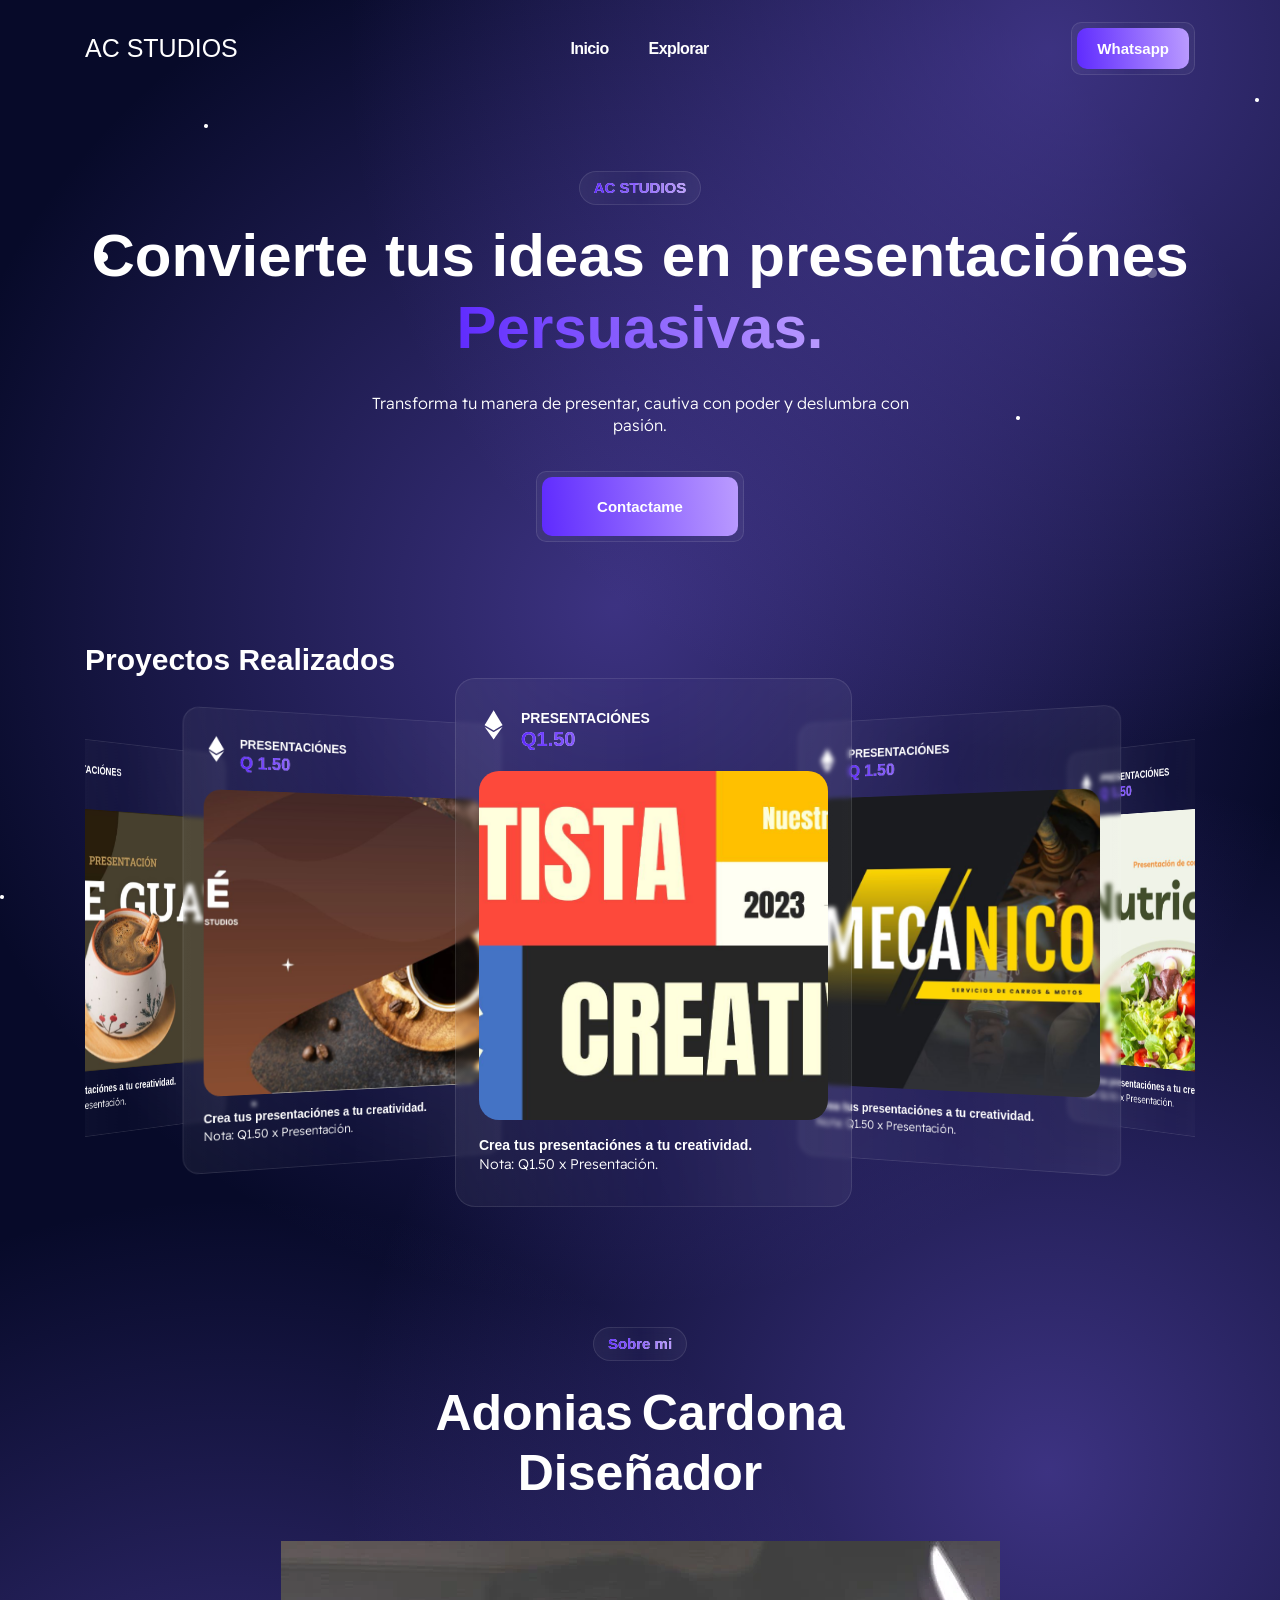
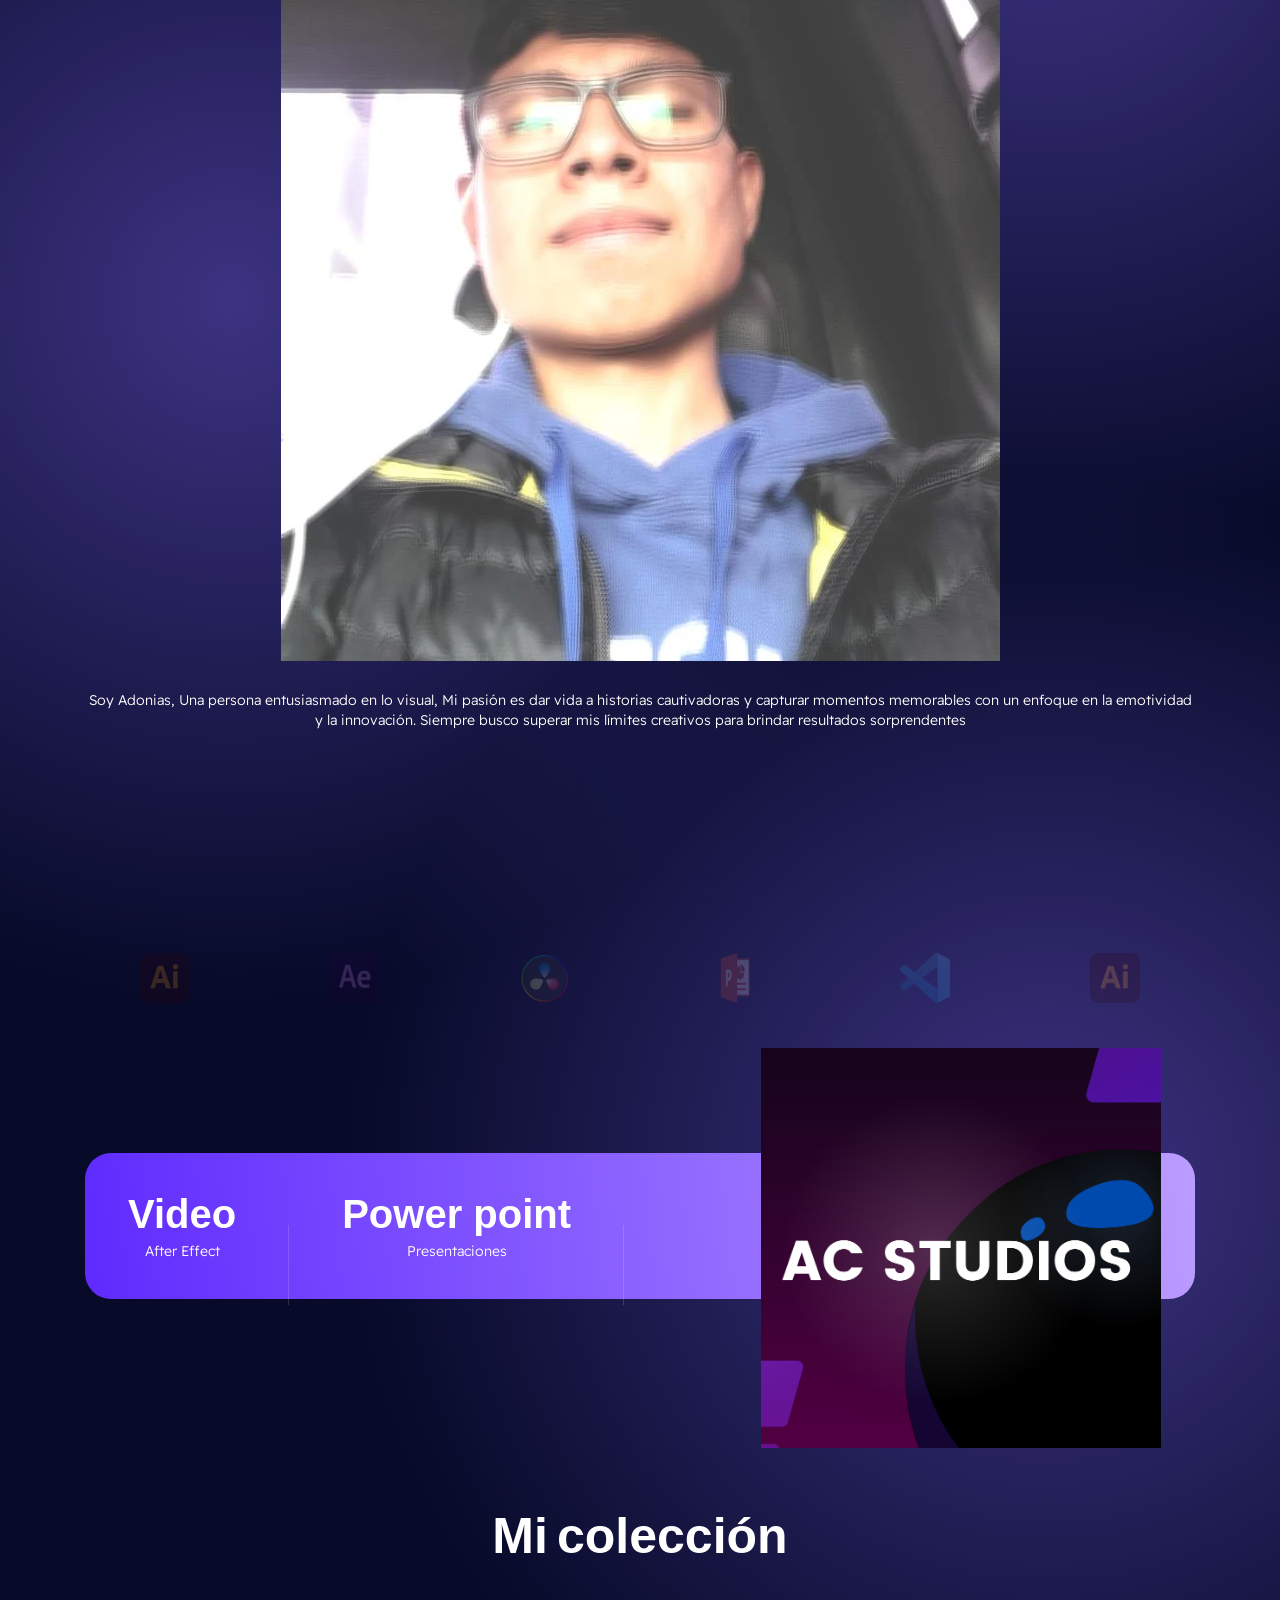
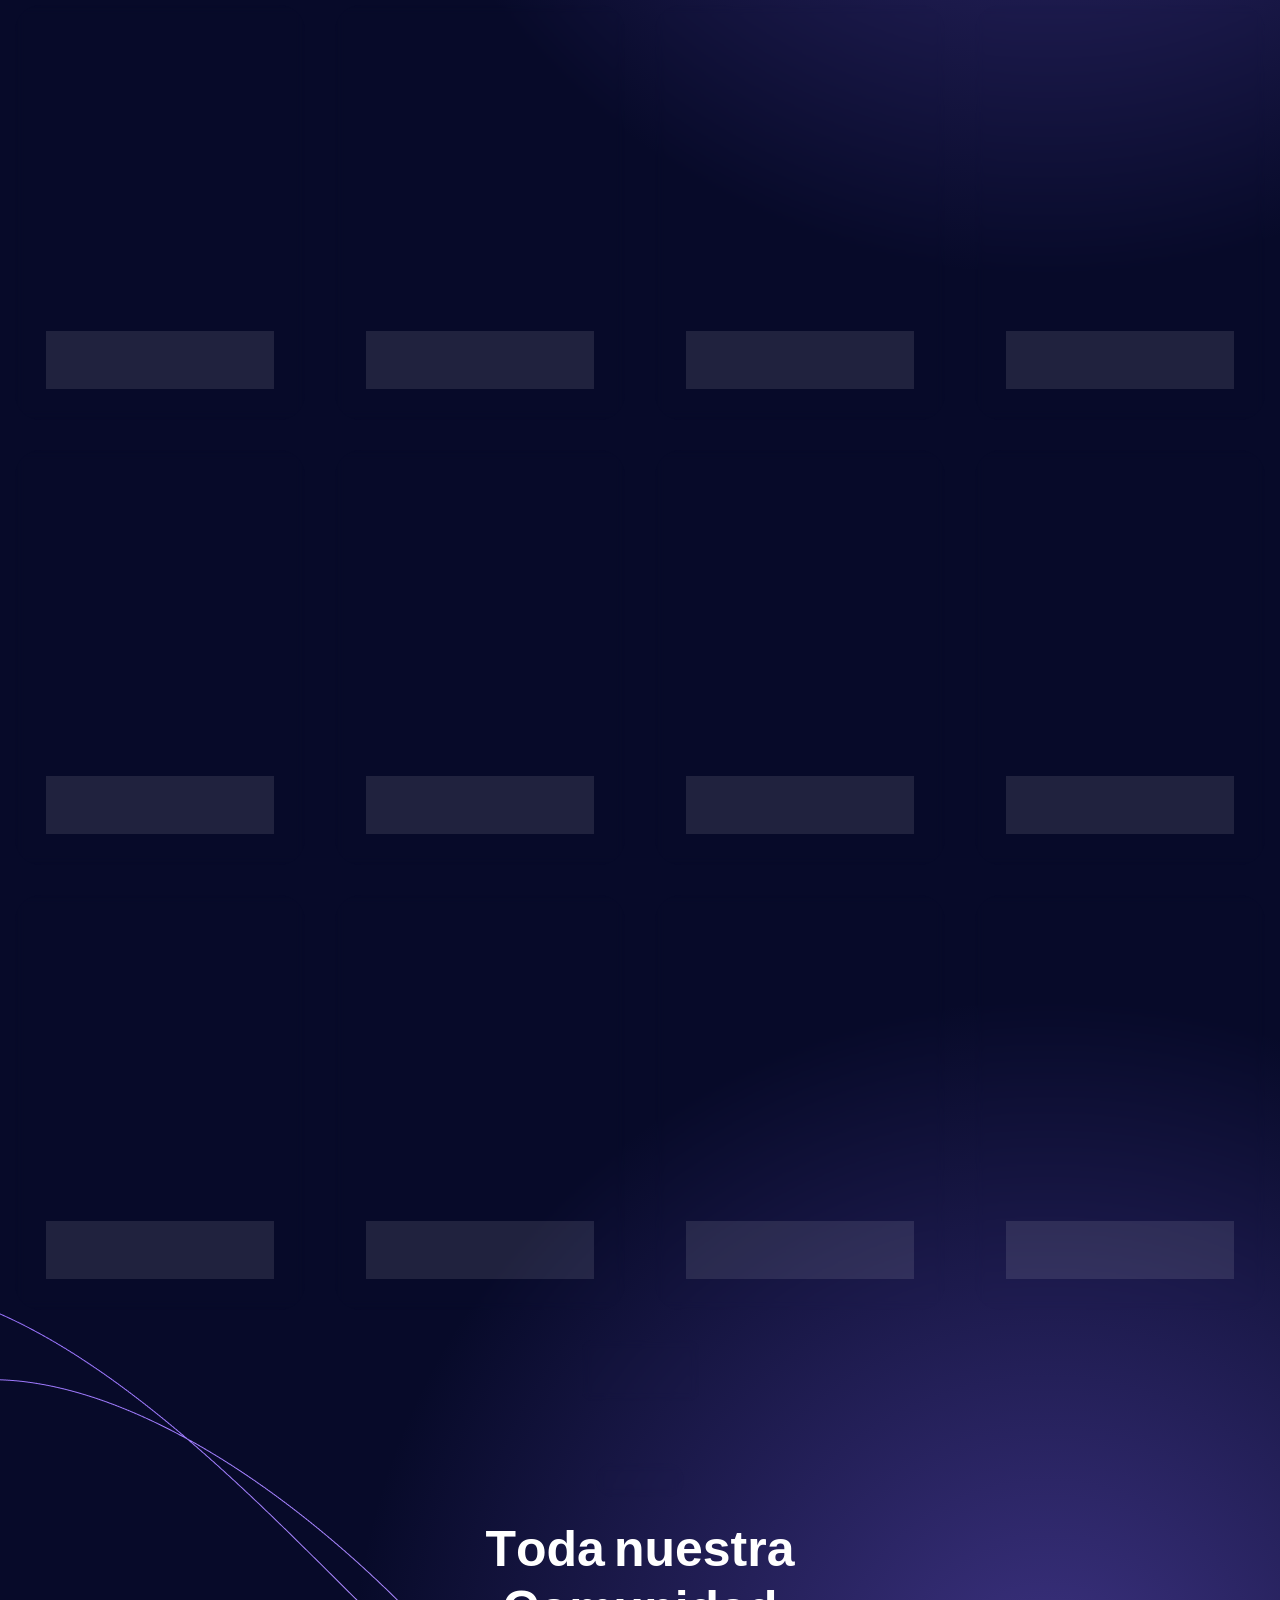
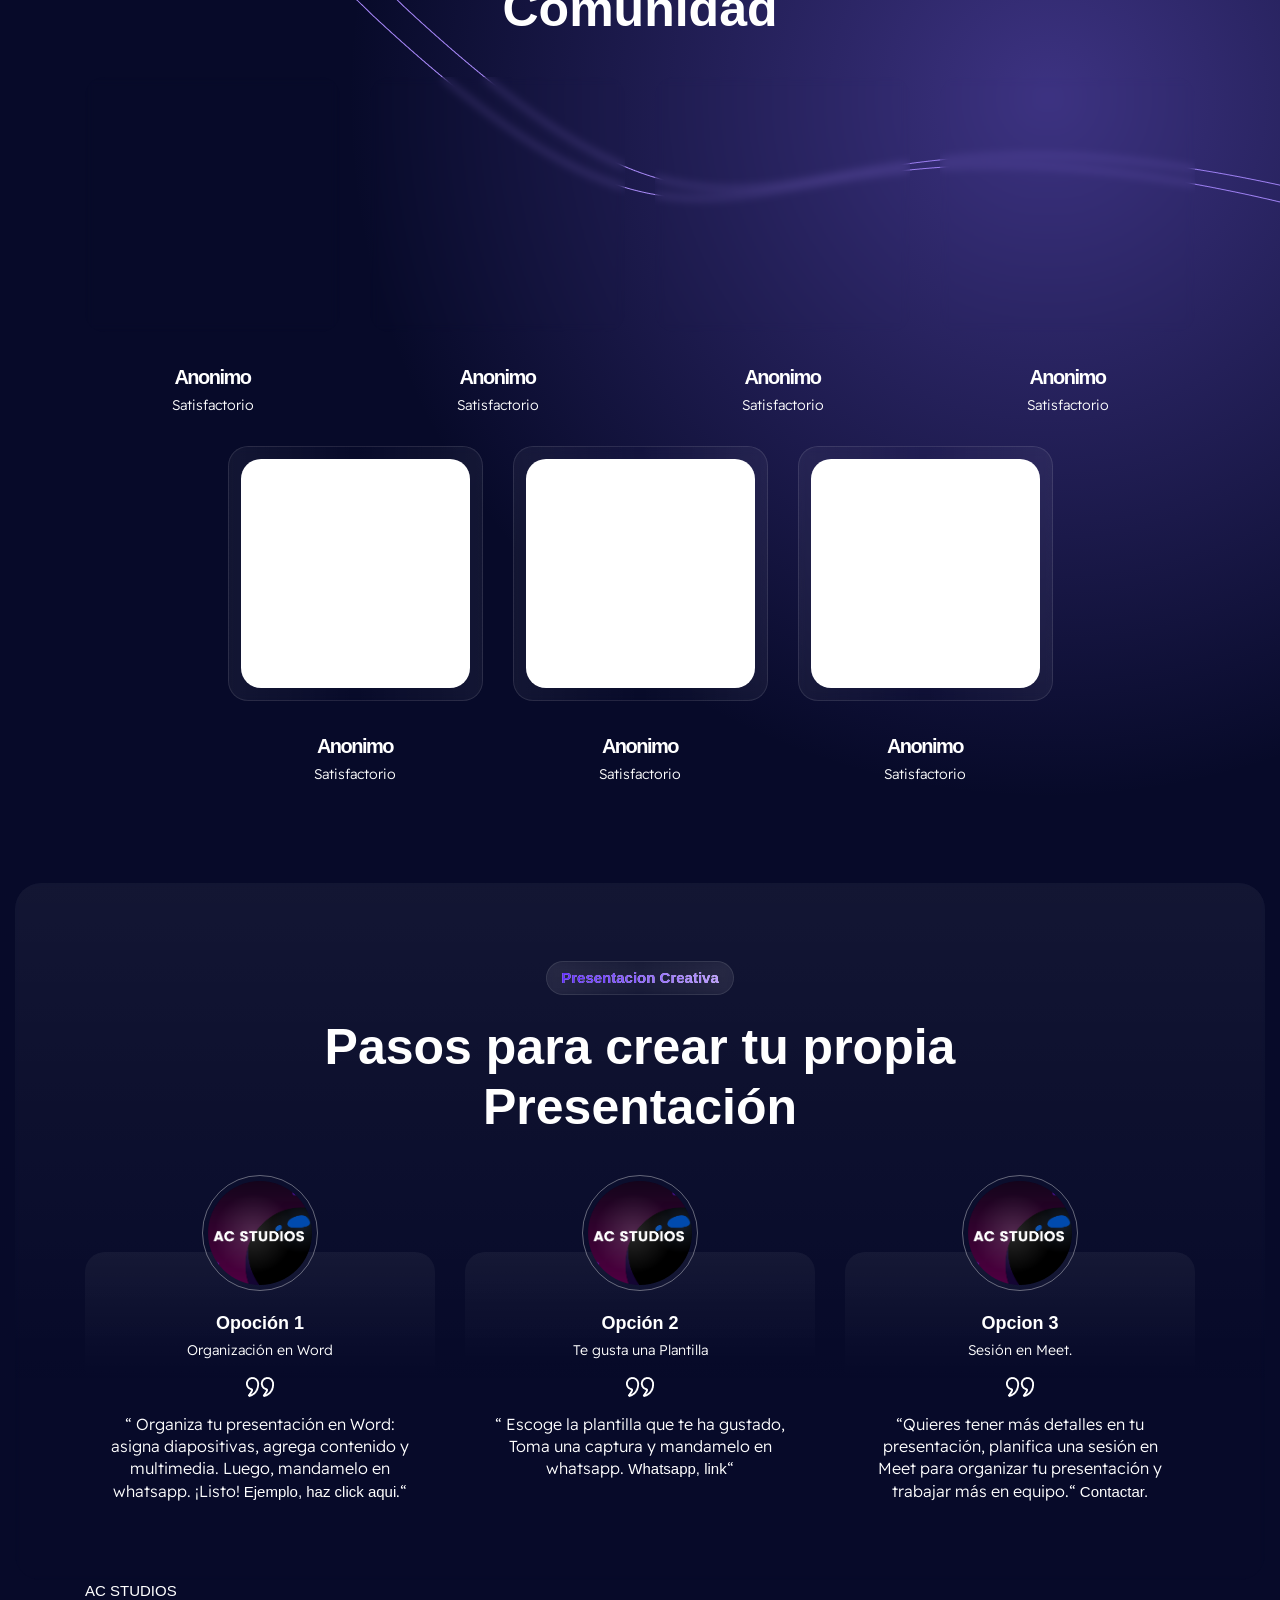
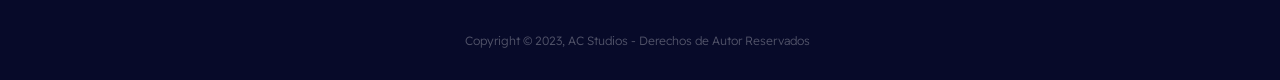
==== commit 6fd4ddd7: "CAMBIO 5" ====
--- a/index.html
+++ b/index.html
@@ -105,7 +105,8 @@
                             </h2>
                             <p class="mb-34">Transforma tu manera de presentar, cautiva con poder y deslumbra con pasión.</p>
                             
-                            <a href="contact.html" class="action-btn"><span>Contactame</span></a>
+                            <a href="https://wa.me/50256115760" class="action-btn"><span>Contactame</span></a>
+                            <!--href="contact.htmL" -->
                     </div>
 
                     <div class="swiper bannerSwiper">
@@ -370,7 +371,7 @@
                             y capturar momentos memorables con un enfoque en la emotividad y la innovación. Siempre busco superar 
                             mis límites creativos para brindar resultados sorprendentes</p>
                         <p class="mb-30"></p><!-- Descripcion-->
-                        <a href="about.html" class="action-btn"><span>Sobre mi</span></a>
+                        <a href="about.htmlCAMBIO" class="action-btn"><span>Sobre mi</span></a>
                     </div>
 
                     <div class="brands s2 block-text center pd-0">
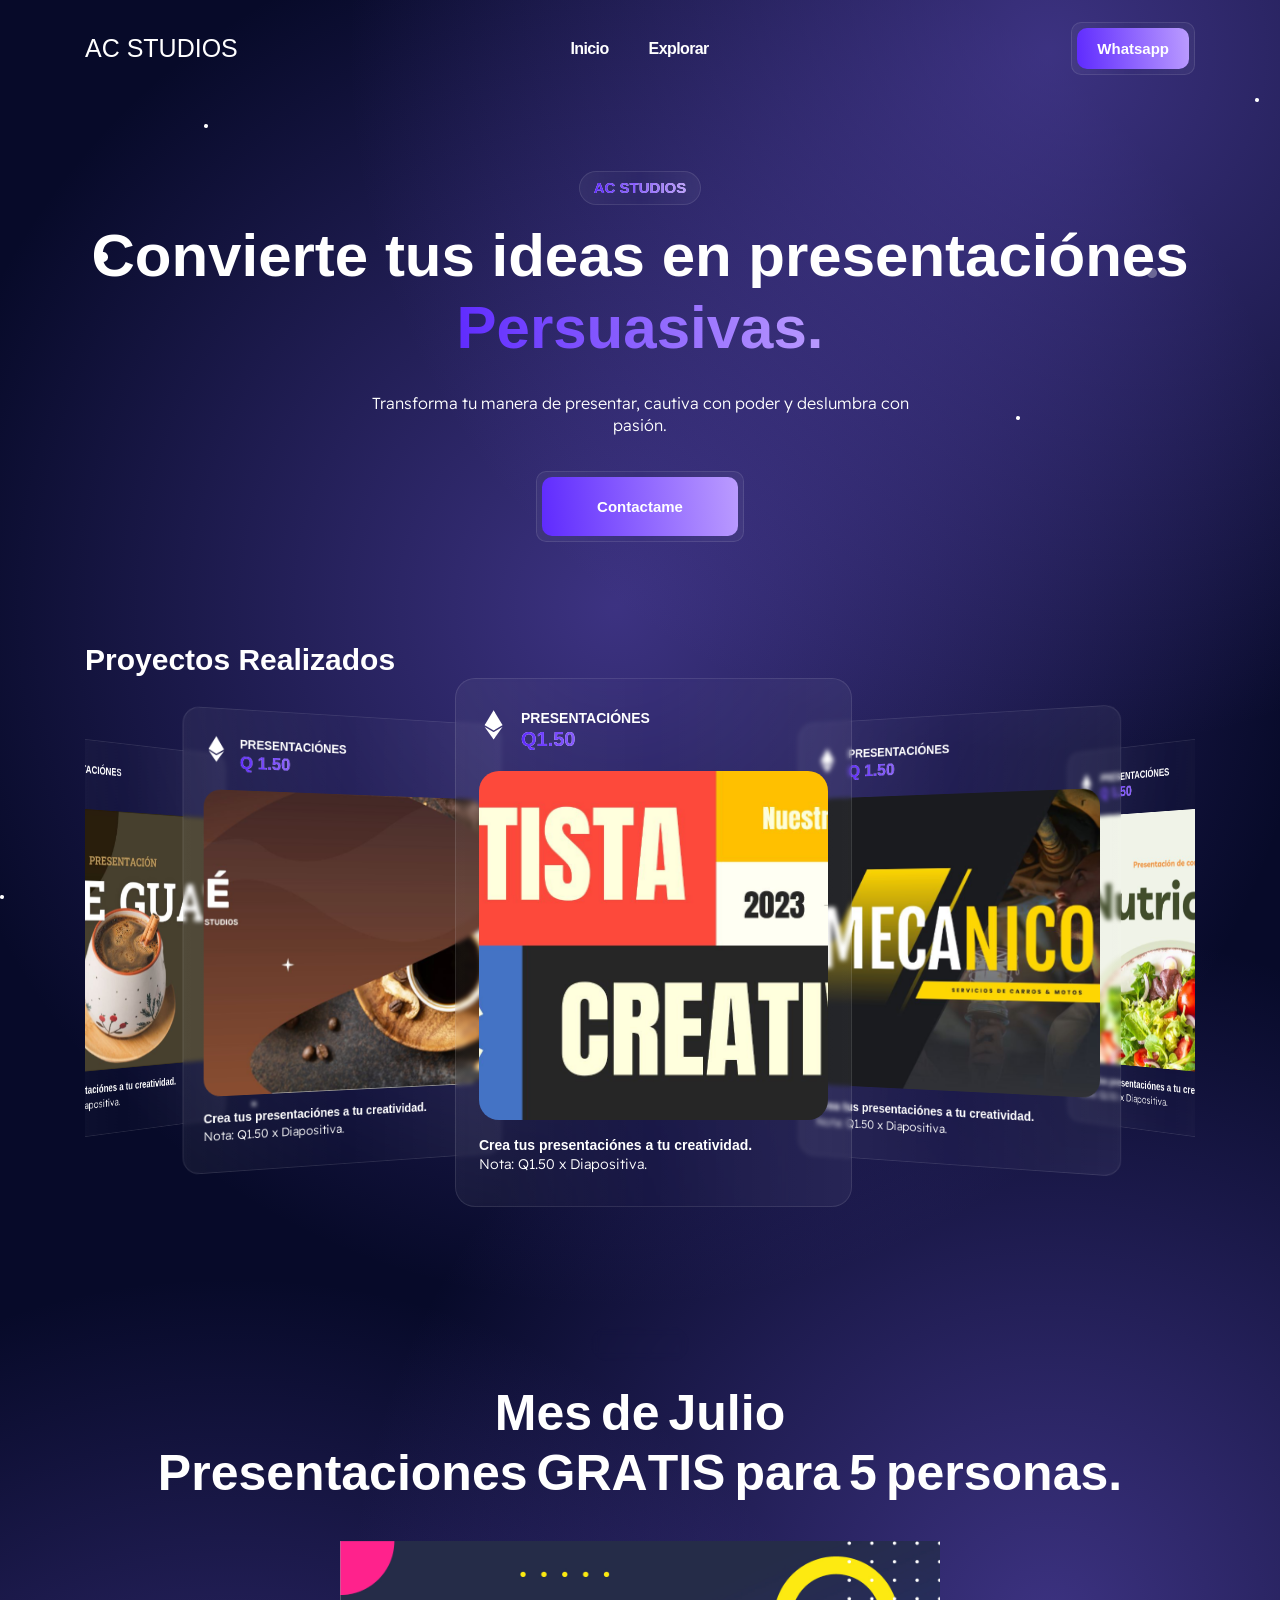
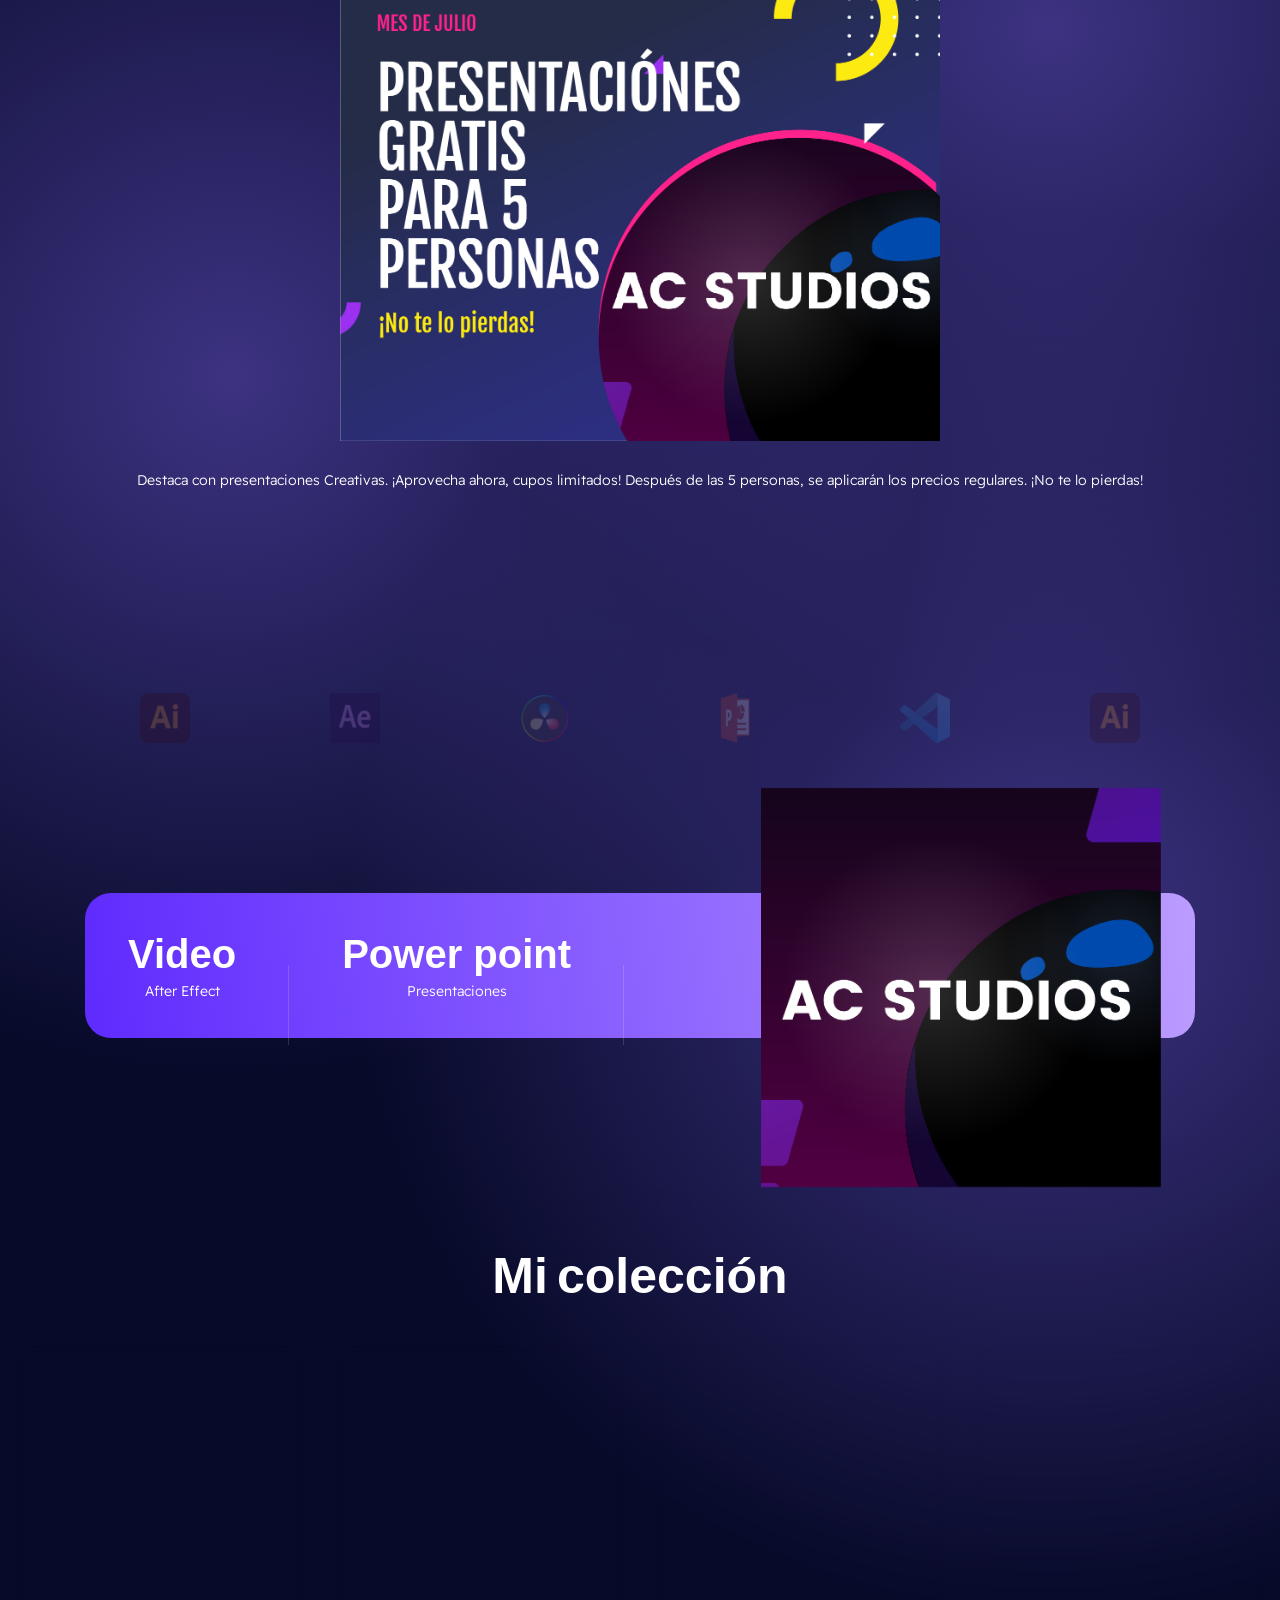
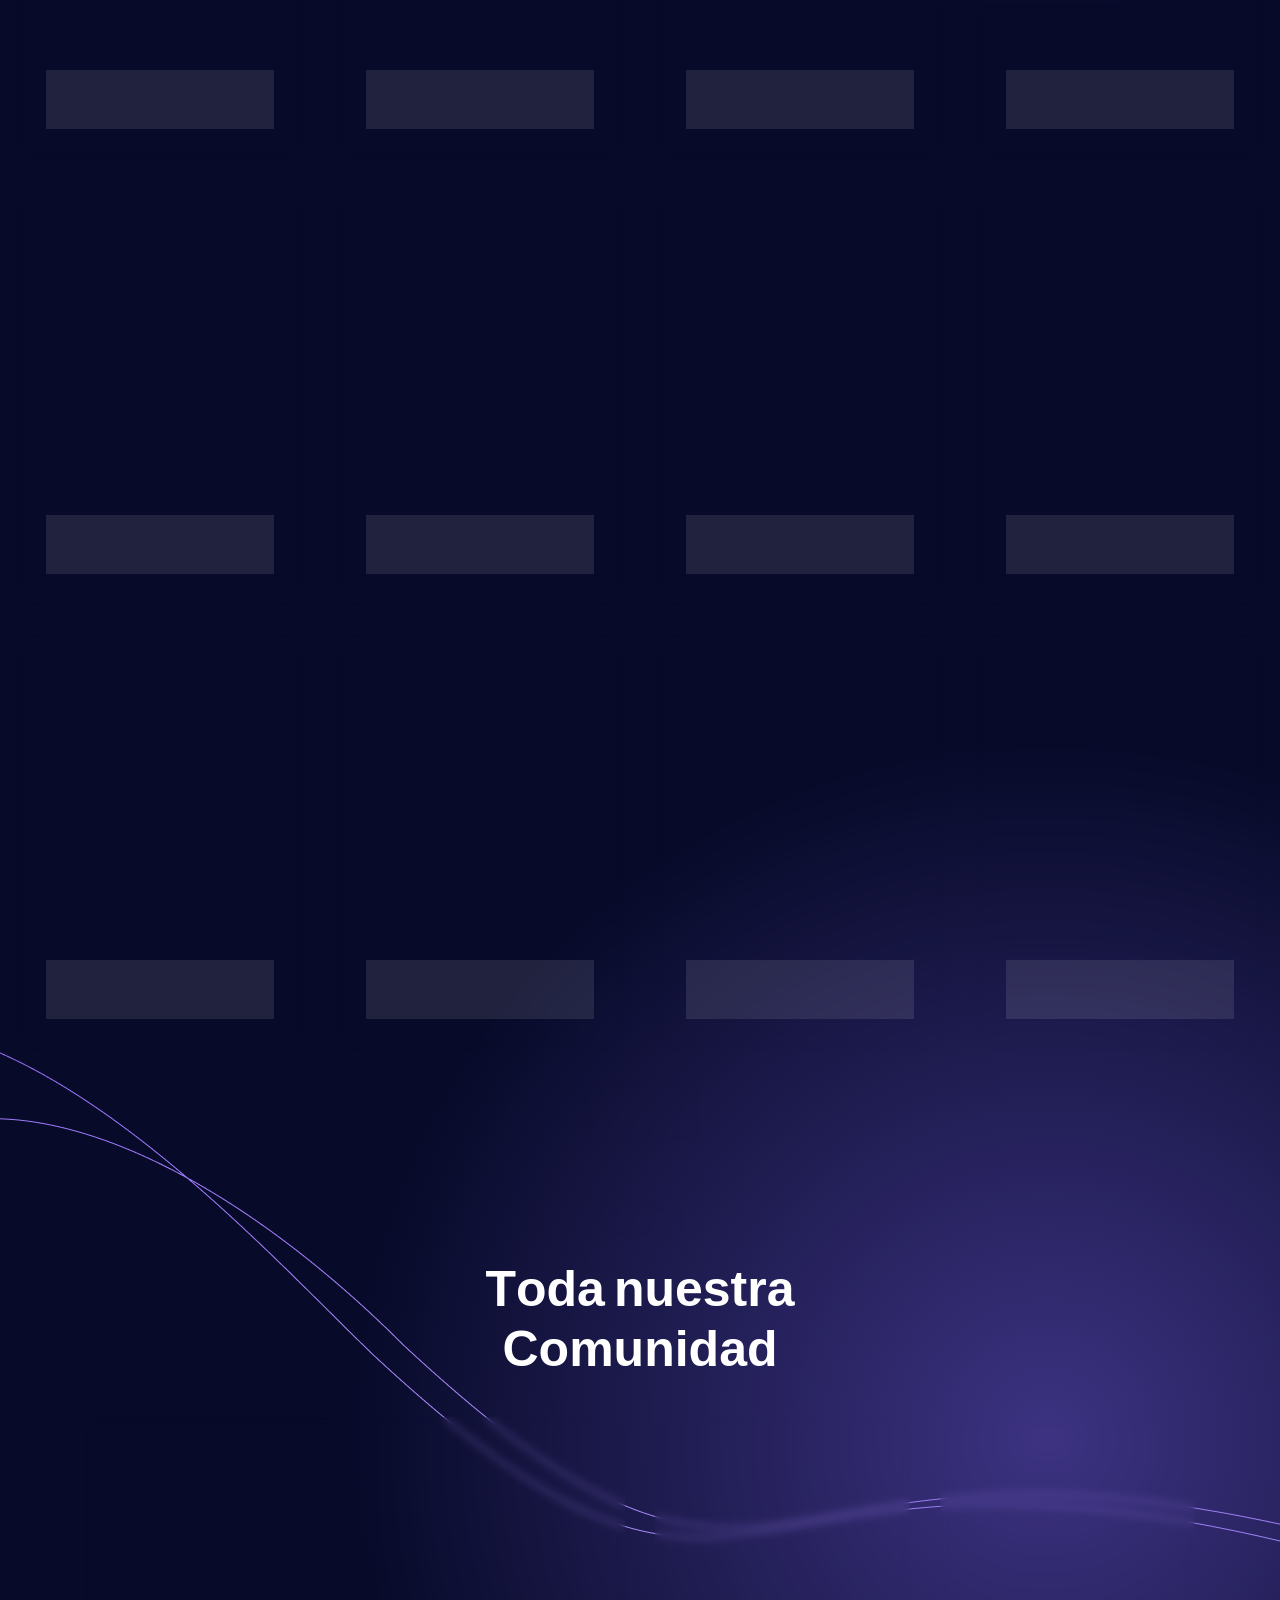
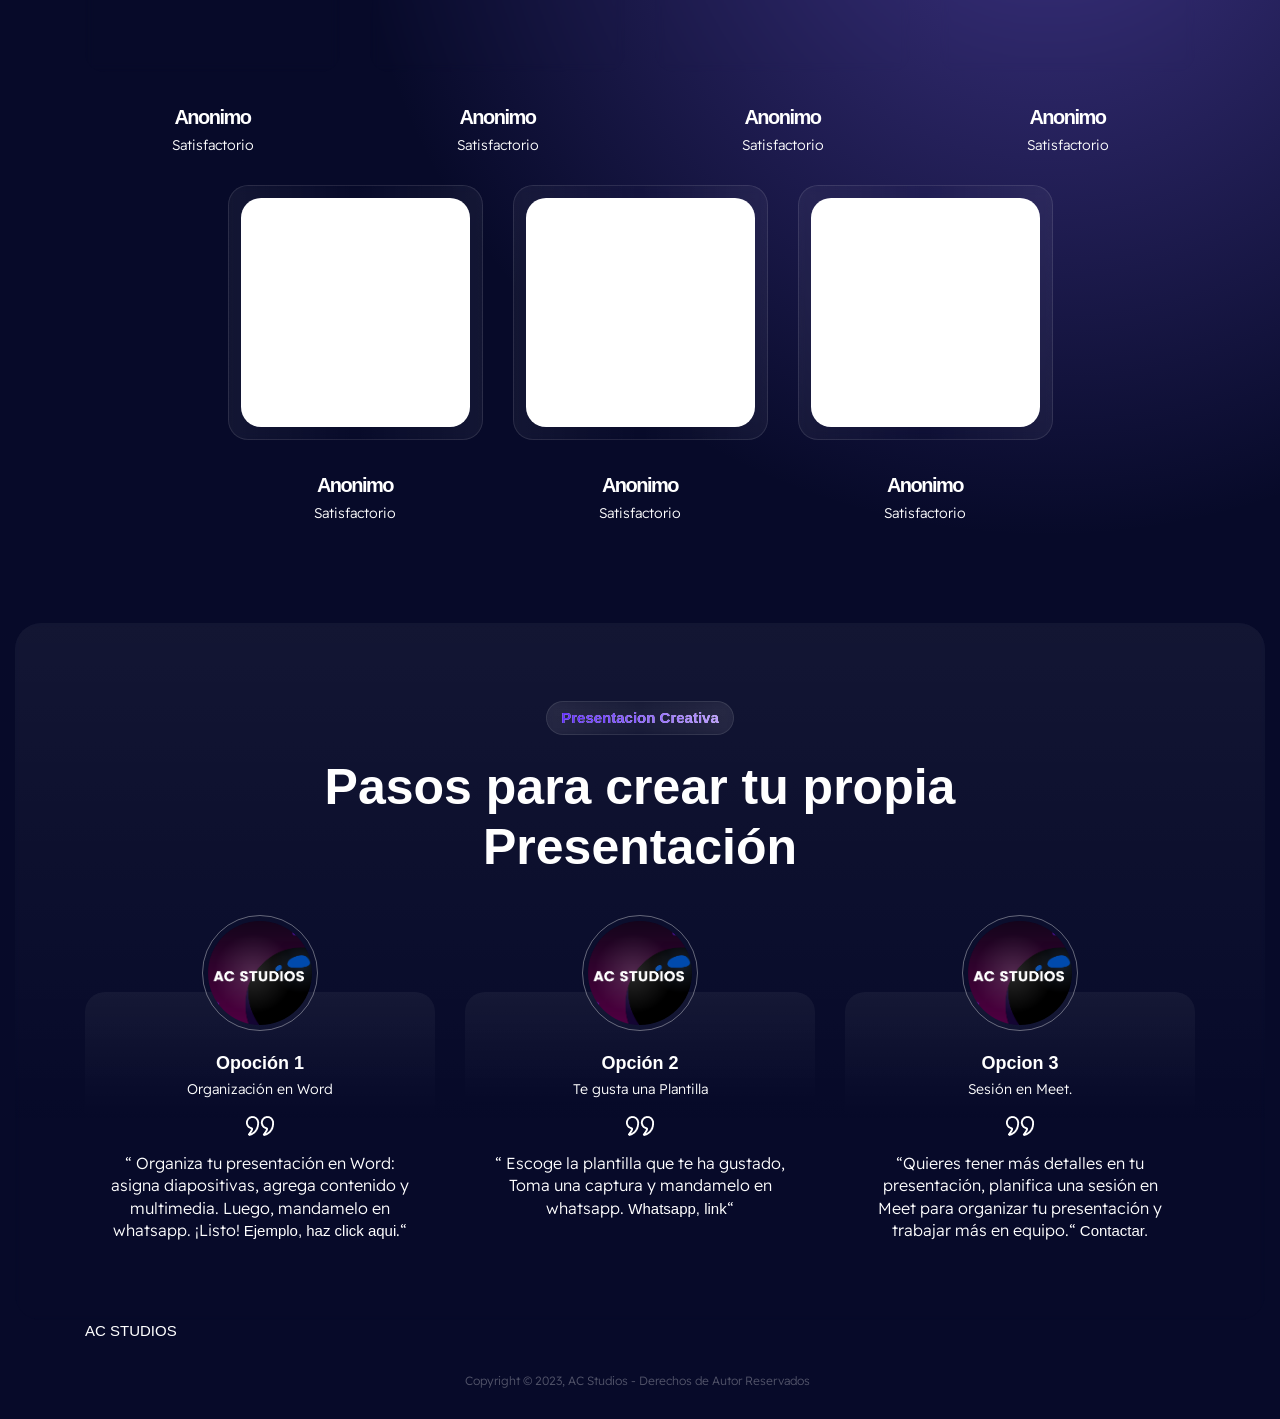
==== commit 764a7f74: "Create index.html" ====
--- a/index.html
+++ b/index.html
@@ -131,7 +131,7 @@
                                     <div class="info d-flex">
                                         <div >
                                             <h6 class="name">Crea tus presentaciónes a tu creatividad.</h6>
-                                            <p>Nota: Q1.50 x Presentación.</p>
+                                            <p>Nota: Q1.50 x Diapositiva.</p>
                                         </div>
                                     </div>
                                 </div>
@@ -155,7 +155,7 @@
                                     <div class="info d-flex">
                                         <div >
                                             <h6 class="name">Crea tus presentaciónes a tu creatividad.</h6>
-                                            <p>Nota: Q1.50 x Presentación.</p>
+                                            <p>Nota: Q1.50 x Diapositiva.</p>
                                         </div>
                                     </div>
                                 </div>
@@ -179,7 +179,7 @@
                                     <div class="info d-flex">
                                         <div >
                                             <h6 class="name">Crea tus presentaciónes a tu creatividad.</h6>
-                                            <p>Nota: Q1.50 x Presentación.</p>
+                                            <p>Nota: Q1.50 x Diapositiva.</p>
                                         </div>
                                     </div>
                                 </div>
@@ -203,7 +203,7 @@
                                     <div class="info d-flex">
                                         <div >
                                             <h6 class="name">Crea tus presentaciónes a tu creatividad.</h6>
-                                            <p>Nota: Q1.50 x Presentación.</p>
+                                            <p>Nota: Q1.50 x Diapositiva.</p>
                                         </div>
                                     </div>
                                 </div>
@@ -227,7 +227,7 @@
                                     <div class="info d-flex">
                                         <div >
                                             <h6 class="name">Crea tus presentaciónes a tu creatividad.</h6>
-                                            <p>Nota: Q1.50 x Presentación.</p>
+                                            <p>Nota: Q1.50 x Diapositiva.</p>
                                         </div>
                                     </div>
                                 </div>
@@ -251,7 +251,7 @@
                                     <div class="info d-flex">
                                         <div >
                                             <h6 class="name">Crea tus presentaciónes a tu creatividad.</h6>
-                                            <p>Nota: Q1.50 x Presentación.</p>
+                                            <p>Nota: Q1.50 x Diapositiva.</p>
                                         </div>
                                     </div>
                                 </div>
@@ -275,7 +275,7 @@
                                     <div class="info d-flex">
                                         <div >
                                             <h6 class="name">Crea tus presentaciónes a tu creatividad.</h6>
-                                            <p>Nota: Q1.50 x Presentación.</p>
+                                            <p>Nota: Q1.50 x Diapositiva.</p>
                                         </div>
                                     </div>
                                 </div>
@@ -299,7 +299,7 @@
                                     <div class="info d-flex">
                                         <div >
                                             <h6 class="name">Crea tus presentaciónes a tu creatividad.</h6>
-                                            <p>Nota: Q1.50 x Presentación.</p>
+                                            <p>Nota: Q1.50 x Diapositiva.</p>
                                         </div>
                                     </div>
                                 </div>
@@ -323,7 +323,7 @@
                                     <div class="info d-flex">
                                         <div >
                                             <h6 class="name">Crea tus presentaciónes a tu creatividad.</h6>
-                                            <p>Nota: Q1.50 x Presentación.</p>
+                                            <p>Nota: Q1.50 x Diapositiva.</p>
                                         </div>
                                     </div>
                                 </div>
@@ -358,20 +358,19 @@
             <div class="row">
                 <div class="col-12">
                     <div class="block-text center pd-0">
-                        <h6 class="sub-heading"><span>Sobre mi</span></h6>
-                        <h3 class="heading wow" data-splitting>Adonias Cardona
+                        <h6 class="sub-heading"><span>Anuncios</span></h6>
+                        <h3 class="heading wow" data-splitting>Mes de Julio
                              <br>
-                             Diseñador</h3>
+                             Presentaciones GRATIS para 5 personas.</h3>
                             
                     </div>
 
                     <div class="about__main center" data-aos="fade-up" data-aos-duration="3000">
-                        <img src="assets/images/layouts/Foto.jpg" alt="">
-                        <p class="mb-17">Soy Adonias, Una persona entusiasmado en lo visual, Mi pasión es dar vida a historias cautivadoras 
-                            y capturar momentos memorables con un enfoque en la emotividad y la innovación. Siempre busco superar 
-                            mis límites creativos para brindar resultados sorprendentes</p>
+                        <img src="assets/images/Shape Minimalist_Google Ads Template_336x280.jpg" alt="" style="height: 500PX;">
+                        <p class="mb-17">Destaca con presentaciones Creativas. ¡Aprovecha ahora, cupos limitados! Después de las 5 personas, se aplicarán los precios regulares. ¡No te lo pierdas!</p>
                         <p class="mb-30"></p><!-- Descripcion-->
-                        <a href="about.htmlCAMBIO" class="action-btn"><span>Sobre mi</span></a>
+                        <a class="action-btn"><span></span></a>
+                        <!--href="about.html"-->
                     </div>
 
                     <div class="brands s2 block-text center pd-0">
@@ -444,84 +443,84 @@
                 <div class="col-xl-3 col-md-6">
                     <div class="project-box">
                         <div class="image">
-                            <a href="nft.html">
+                            <a >
                                 <img src="assets/images/item/sl1.jpg" alt="">
                             </a>
                         </div>
                         <div class="content">
-                            <a href="nft.html" class="h5 title">Colección #1</a>
+                            <a class="h5 title">Colección #1</a>
                         </div>
                     </div>
                 </div>
                 <div class="col-xl-3 col-md-6">
                     <div class="project-box">
                         <div class="image">
-                            <a href="nft.html">
+                            <a >
                                 <img src="assets/images/item/sl2.jpg" alt="">
                             </a>
                         </div>
                         <div class="content">
-                            <a href="nft.html" class="h5 title">Colección #2</a>
+                            <a  class="h5 title">Colección #2</a>
                         </div>
                     </div>
                 </div>
                 <div class="col-xl-3 col-md-6">
                     <div class="project-box">
                         <div class="image">
-                            <a href="nft.html">
+                            <a >
                                 <img src="assets/images/item/sl3.jpg" alt="">
                             </a>
                         </div>
                         <div class="content">
-                            <a href="nft.html" class="h5 title">Colección #3</a>
+                            <a  class="h5 title">Colección #3</a>
                         </div>
                     </div>
                 </div>
                 <div class="col-xl-3 col-md-6">
                     <div class="project-box">
                         <div class="image">
-                            <a href="nft.html">
+                            <a >
                                 <img src="assets/images/item/sl4.jpg" alt="">
                             </a>
                         </div>
                         <div class="content">
-                            <a href="nft.html" class="h5 title">Colección #4</a>
+                            <a class="h5 title">Colección #4</a>
                         </div>
                     </div>
                 </div>
                 <div class="col-xl-3 col-md-6">
                     <div class="project-box">
                         <div class="image">
-                            <a href="nft.html">
+                            <a >
                                 <img src="assets/images/item/sl5.jpg" alt="">
                             </a>
                         </div>
                         <div class="content">
-                            <a href="nft.html" class="h5 title">Colección #5</a>
+                            <a  class="h5 title">Colección #5</a>
                         </div>
                     </div>
                 </div>
                 <div class="col-xl-3 col-md-6">
                     <div class="project-box">
                         <div class="image">
-                            <a href="nft.html">
+                            <a >
                                 <img src="assets/images/item/sl6.jpg" alt="">
                             </a>
                         </div>
                         <div class="content">
-                            <a href="nft.html" class="h5 title">Colección #6</a>
+                            <a  class="h5 title">Colección #6</a>
                         </div>
                     </div>
                 </div>
                 <div class="col-xl-3 col-md-6">
                     <div class="project-box">
                         <div class="image">
-                            <a href="nft.html">
+                            <a >
                                 <img src="assets/images/item/sl7.jpg" alt="">
                             </a>
                         </div>
                         <div class="content">
-                            <a href="nft.html" class="h5 title">Colección #7</a>
+                            <a  class="h5 title">Colección #7</a>
                         </div>
                     </div>
                 </div>
@@ -529,60 +528,60 @@
                 <div class="col-xl-3 col-md-6">
                     <div class="project-box">
                         <div class="image">
-                            <a href="nft.html">
+                            <a >
                                 <img src="assets/images/item/sl8.jpg" alt="">
                             </a>
                         </div>
                         <div class="content">
-                            <a href="nft.html" class="h5 title">Colección #8</a>
+                            <a  class="h5 title">Colección #8</a>
                         </div>
                     </div>
                 </div>
                 <div class="col-xl-3 col-md-6">
                     <div class="project-box">
                         <div class="image">
-                            <a href="nft.html">
+                            <a >
                                 <img src="assets/images/item/sl9.jpg" alt="">
                             </a>
                         </div>
                         <div class="content">
-                            <a href="nft.html" class="h5 title">Colección #9</a>
+                            <a  class="h5 title">Colección #9</a>
                         </div>
                     </div>
                 </div>
                 <div class="col-xl-3 col-md-6">
                     <div class="project-box">
                         <div class="image">
-                            <a href="nft.html">
+                            <a >
                                 <img src="assets/images/item/sl10.jpg" alt="">
                             </a>
                         </div>
                         <div class="content">
-                            <a href="nft.html" class="h5 title">Colección #10</a>
+                            <a  class="h5 title">Colección #10</a>
                         </div>
                     </div>
                 </div>
                 <div class="col-xl-3 col-md-6">
                     <div class="project-box">
                         <div class="image">
-                            <a href="nft.html">
+                            <a>
                                 <img src="assets/images/item/sl11.jpg" alt="">
                             </a>
                         </div>
                         <div class="content">
-                            <a href="nft.html" class="h5 title">Colección #11</a>
+                            <a href="" class="h5 title">Colección #11</a>
                         </div>
                     </div>
                 </div>
                 <div class="col-xl-3 col-md-6">
                     <div class="project-box">
                         <div class="image">
-                            <a href="nft.html">
+                            <a >
                                 <img src="assets/images/item/sl12.jpg" alt="">
                             </a>
                         </div>
                         <div class="content">
-                            <a href="nft.html" class="h5 title">Colección #12</a>
+                            <a  class="h5 title">Colección #12</a>
                         </div>
                     </div>
                 </div>
@@ -590,7 +589,7 @@
 
 
                 <div class="button mt-0">
-                    <a href="nft.html" class="action-btn"><span>Ver Más</span></a>
+                    <a href="" class="action-btn"><span>Ver Más</span></a>
                 </div>
 
             </div>
